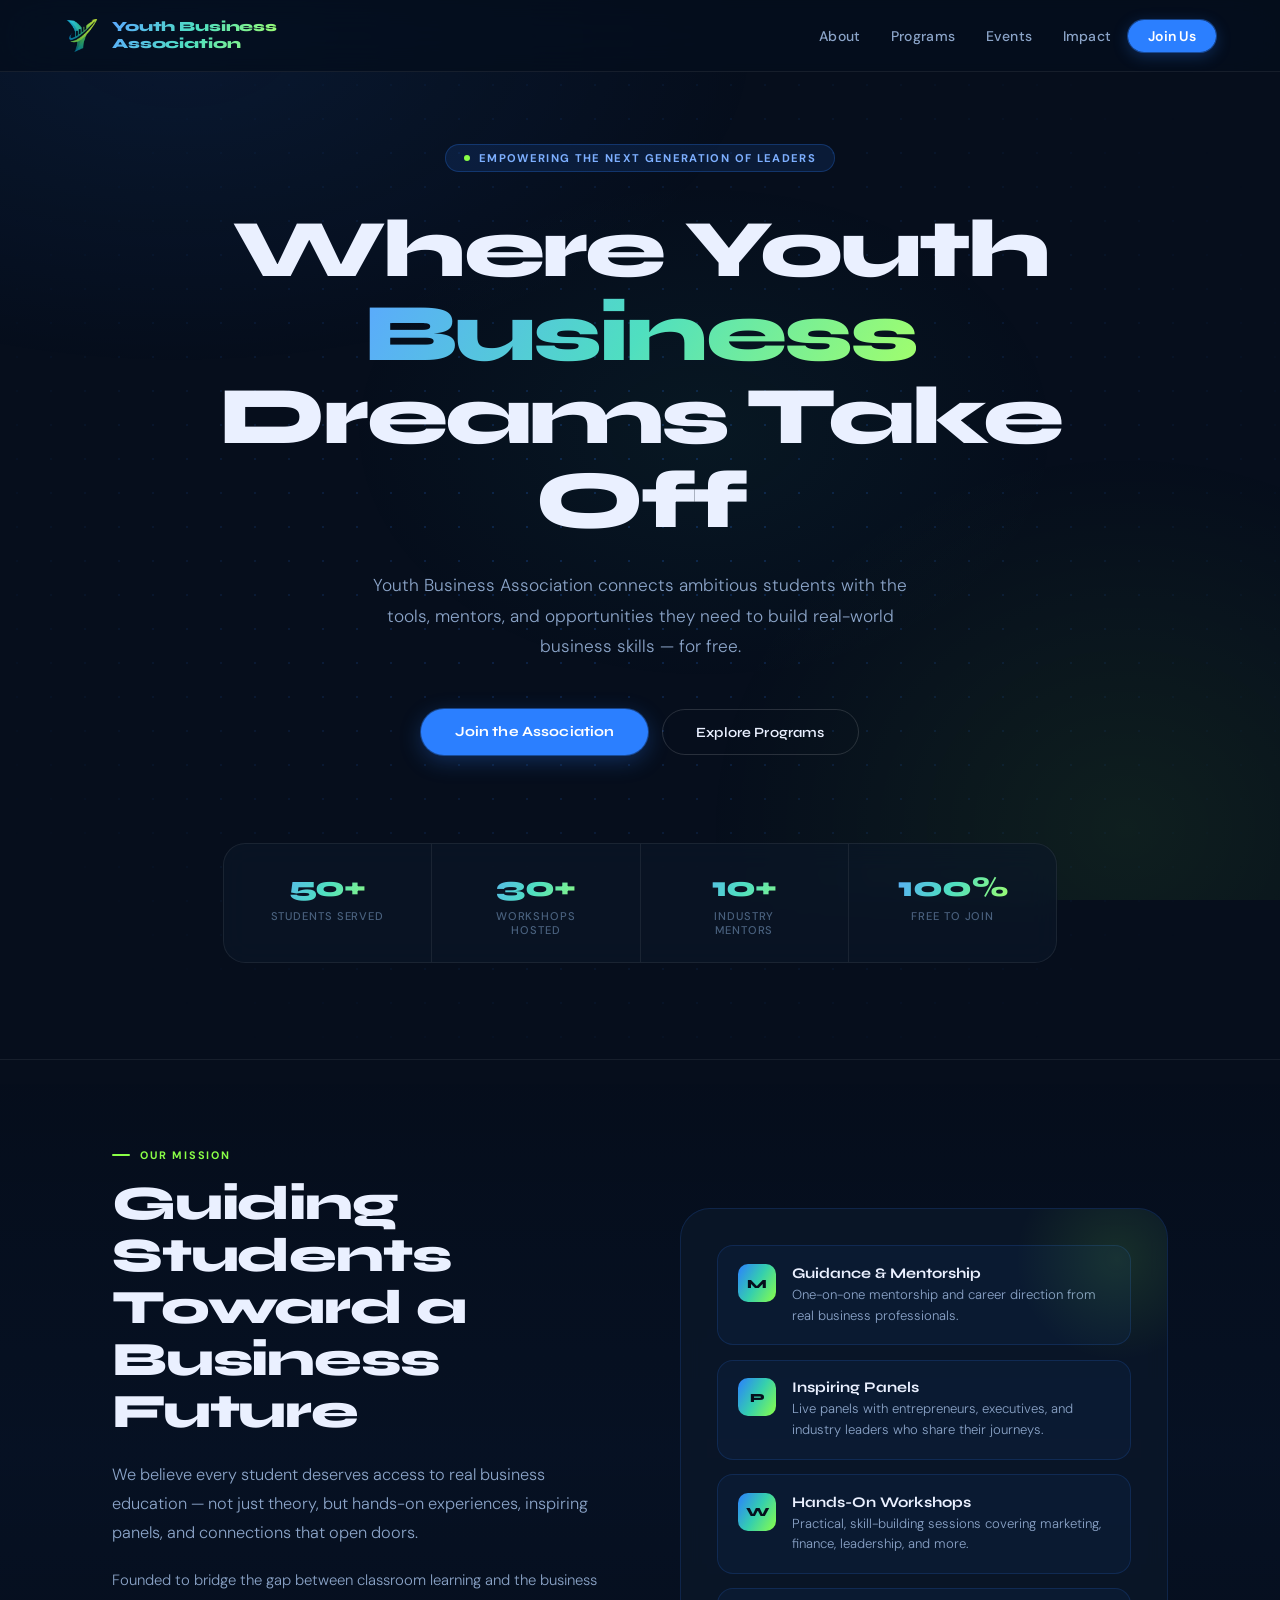
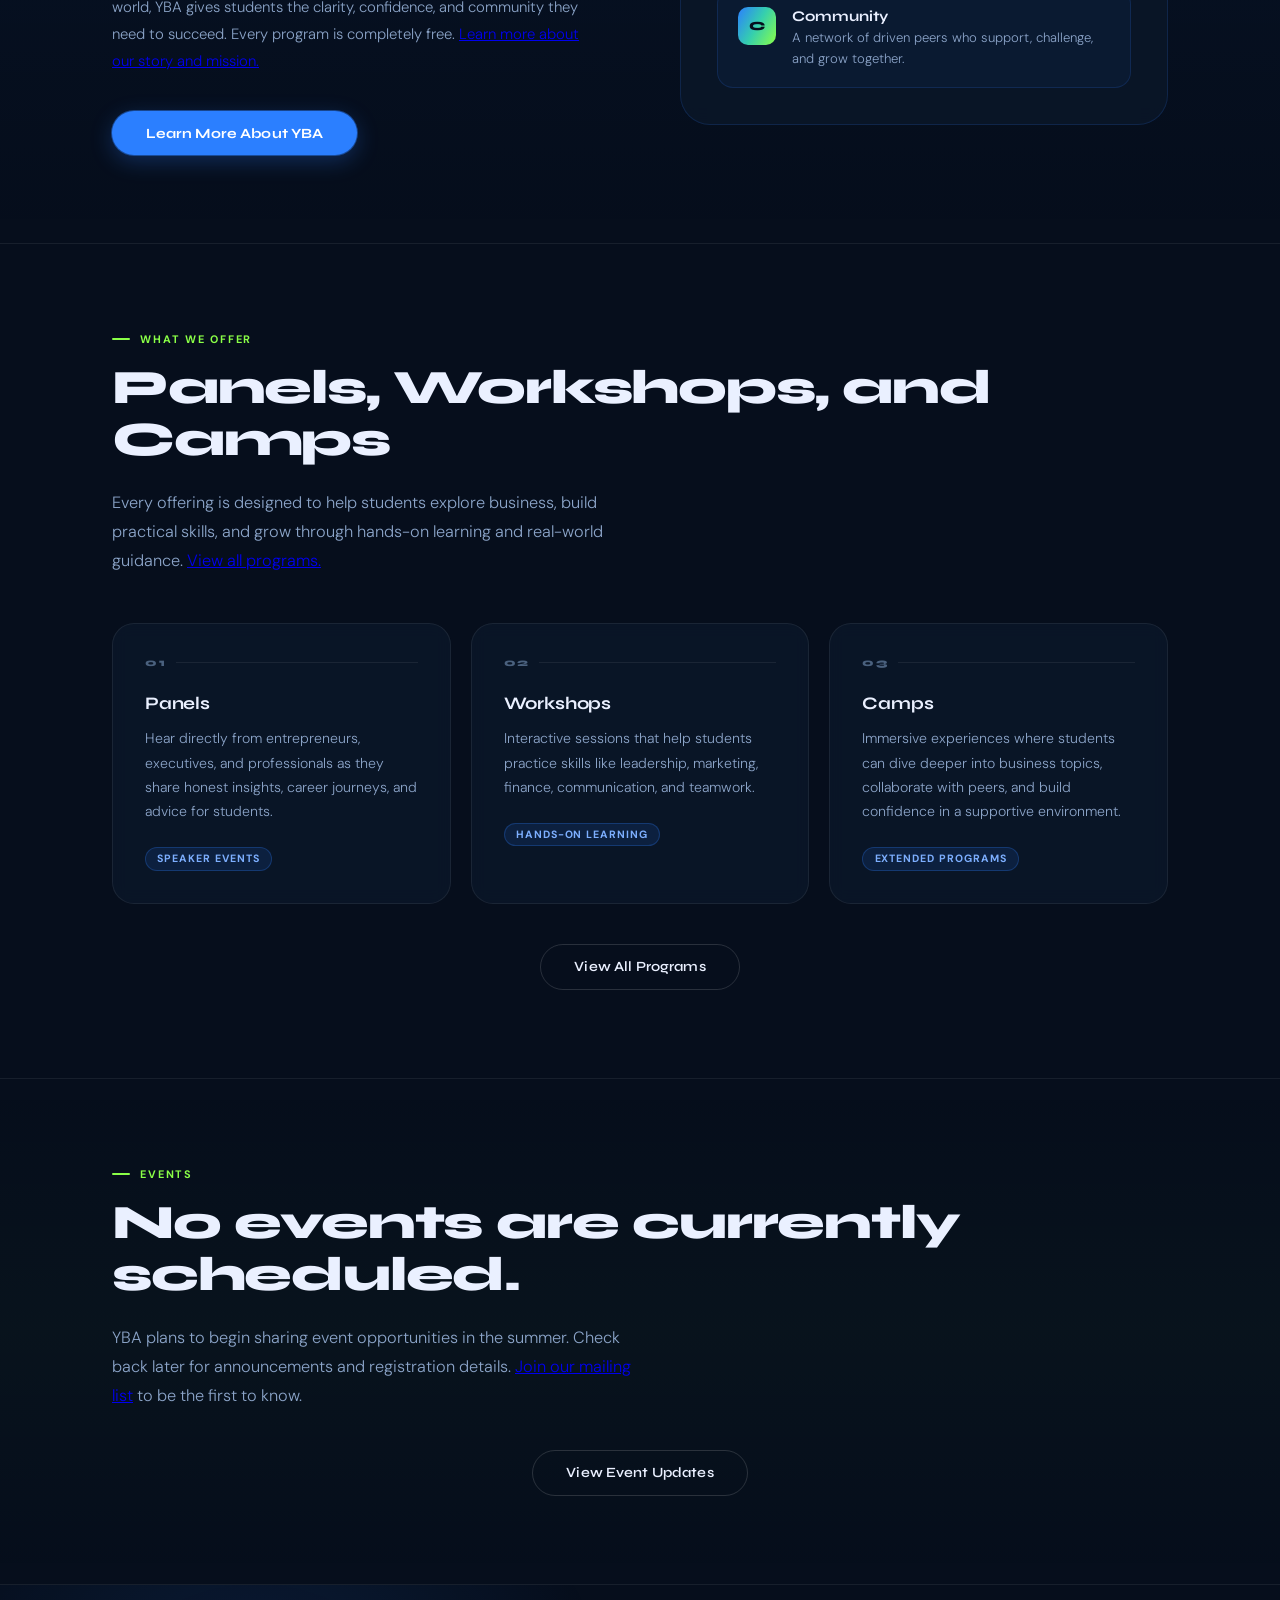
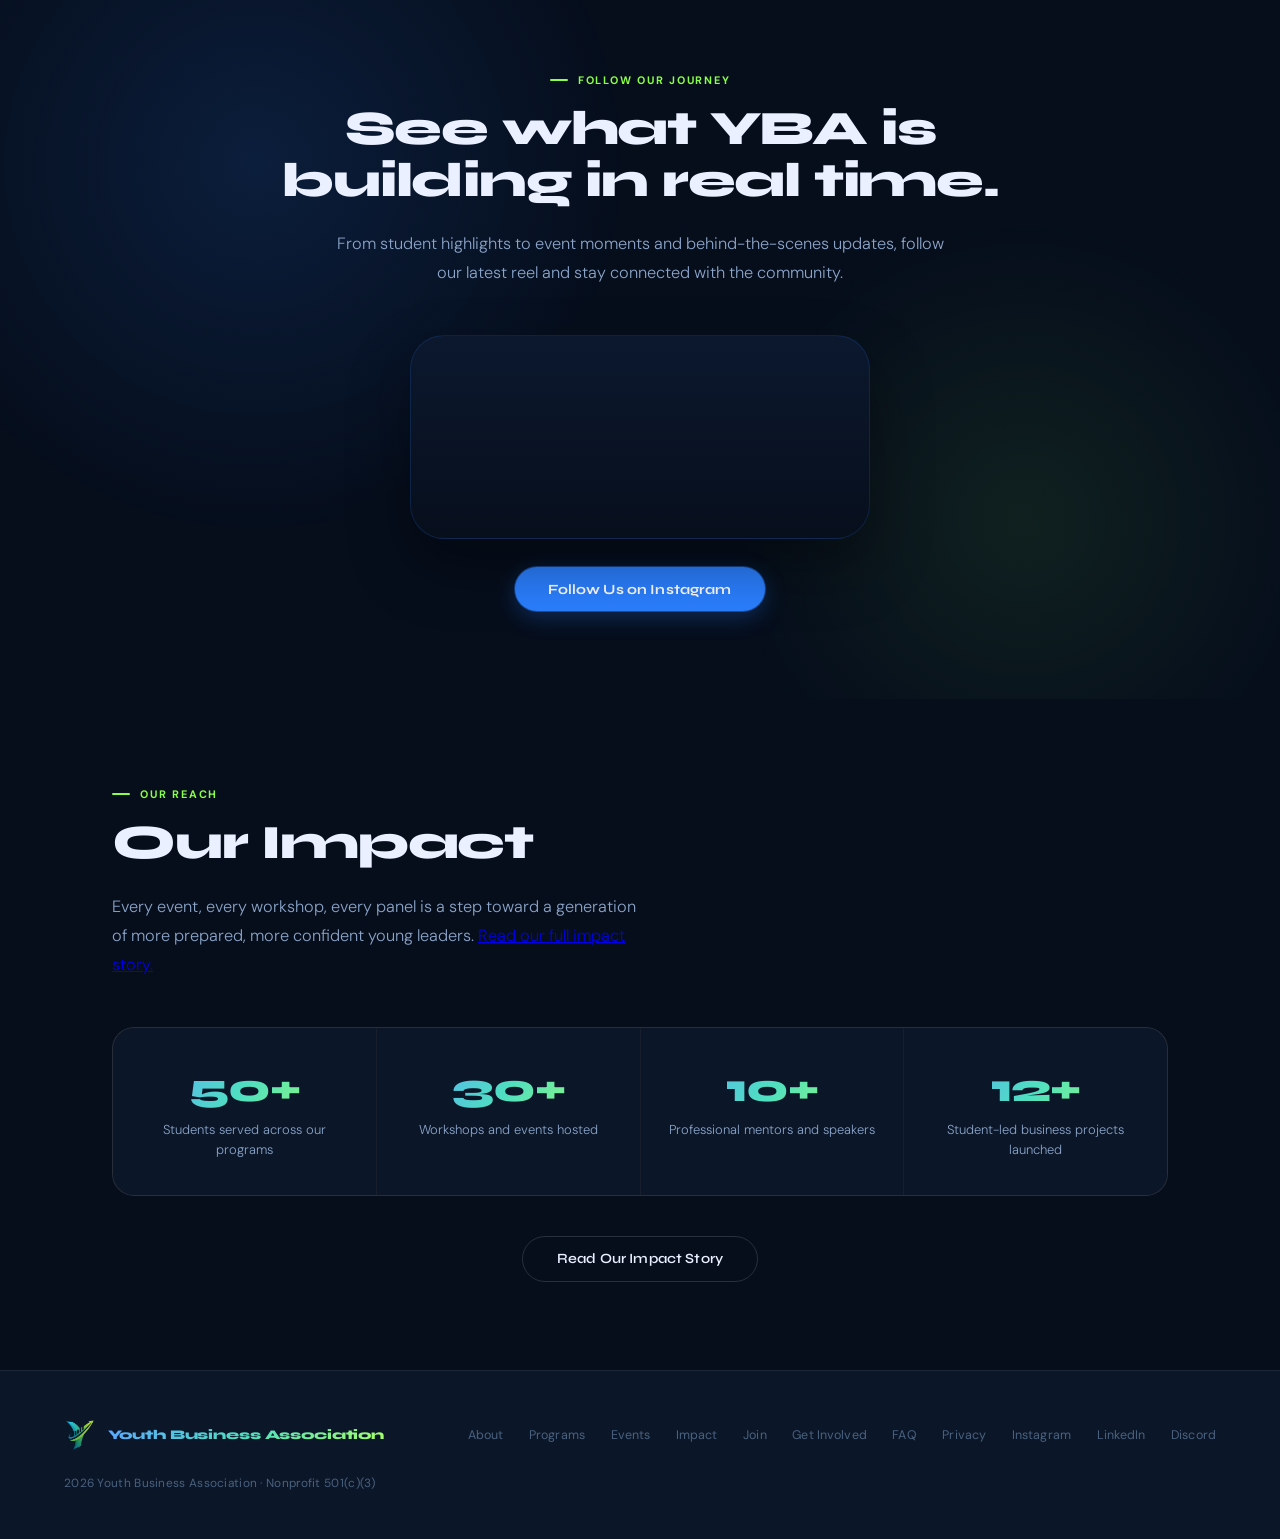
==== index.html @ 031a727a "Update index.html" ====
<!DOCTYPE html>
<html lang="en">
<head>
<meta charset="UTF-8">
<meta name="viewport" content="width=device-width, initial-scale=1.0">
<meta name="description" content="Youth Business Association is a free nonprofit helping students build real-world business skills through mentorship, workshops, speaker panels, and community.">
<meta name="author" content="Youth Business Association">
<meta name="robots" content="index,follow,max-image-preview:large">
<meta name="theme-color" content="#0a1628">
<link rel="canonical" href="https://youthbizassociation.github.io/yba/">
<meta property="og:title" content="Youth Business Association | Free Business Education for Students">
<meta property="og:description" content="Youth Business Association helps students build real-world business skills through free mentorship, workshops, events, and community. 100% free to join.">
<meta property="og:type" content="website">
<meta property="og:url" content="https://youthbizassociation.github.io/yba/">
<meta property="og:image" content="https://youthbizassociation.github.io/yba/images/logo-cropped.png">
<meta property="og:image:alt" content="Youth Business Association logo">
<meta property="og:image:width" content="512">
<meta property="og:image:height" content="512">
<meta property="og:site_name" content="Youth Business Association">
<meta name="twitter:card" content="summary_large_image">
<meta name="twitter:title" content="Youth Business Association | Free Business Education for Students">
<meta name="twitter:description" content="Youth Business Association helps students build real-world business skills through free mentorship, workshops, events, and community.">
<meta name="twitter:image" content="https://youthbizassociation.github.io/yba/images/logo-cropped.png">
<title>Youth Business Association | Free Business Education for Students</title>
<link rel="icon" type="image/png" href="images/logo-cropped.png">
<link rel="apple-touch-icon" href="images/logo-cropped.png">
<link rel="manifest" href="site.webmanifest">
<link rel="preconnect" href="https://fonts.googleapis.com">
<link rel="preconnect" href="https://fonts.gstatic.com" crossorigin>
<link href="https://fonts.googleapis.com/css2?family=Syne:wght@400;600;700;800&family=DM+Sans:ital,wght@0,300;0,400;0,500;1,300&display=swap" rel="stylesheet">
<link rel="preload" as="image" href="images/logo-cropped.png">
<link rel="stylesheet" href="styles.css">
<script type="application/ld+json">
{
  "@context": "https://schema.org",
  "@graph": [
    {
      "@type": "Organization",
      "name": "Youth Business Association",
      "url": "https://youthbizassociation.github.io/yba/",
      "logo": "https://youthbizassociation.github.io/yba/images/logo-cropped.png",
      "email": "youthbusinessassociation@outlook.com",
      "description": "A nonprofit helping students build real-world business skills through free mentorship, workshops, speaker panels, and community.",
      "foundingDate": "2025",
      "nonprofitStatus": "Nonprofit501c3",
      "sameAs": [
        "https://www.instagram.com/youth_business.a",
        "https://www.linkedin.com/company/youth-biz-association/",
        "https://discord.gg/QXCjg9n4sF"
      ]
    },
    {
      "@type": "WebSite",
      "name": "Youth Business Association",
      "url": "https://youthbizassociation.github.io/yba/"
    },
    {
      "@type": "ItemList",
      "name": "YBA Programs",
      "description": "Programs offered by Youth Business Association to help students build business skills.",
      "itemListElement": [
        {
          "@type": "ListItem",
          "position": 1,
          "name": "Panels",
          "description": "Hear directly from entrepreneurs, executives, and professionals as they share honest insights, career journeys, and advice for students.",
          "url": "https://youthbizassociation.github.io/yba/programs.html"
        },
        {
          "@type": "ListItem",
          "position": 2,
          "name": "Workshops",
          "description": "Interactive sessions that help students practice skills like leadership, marketing, finance, communication, and teamwork.",
          "url": "https://youthbizassociation.github.io/yba/programs.html"
        },
        {
          "@type": "ListItem",
          "position": 3,
          "name": "Camps",
          "description": "Immersive experiences where students dive deeper into business topics, collaborate with peers, and build confidence.",
          "url": "https://youthbizassociation.github.io/yba/programs.html"
        }
      ]
    }
  ]
}
</script>
</head>
<body data-page="home">
<nav aria-label="Primary">
  <a href="index.html" class="nav-logo" aria-label="Youth Business Association home">
    <img class="brand-mark" src="images/logo-cropped.png" alt="Youth Business Association logo" width="46" height="46" decoding="async">
    <div class="nav-brand">Youth Business<br>Association</div>
  </a>
  <div class="nav-actions">
    <button class="nav-toggle" type="button" aria-expanded="false" aria-controls="primary-nav">Menu</button>
    <ul class="nav-links" id="primary-nav">
      <li><a href="about.html">About</a></li>
      <li><a href="programs.html">Programs</a></li>
      <li><a href="events.html">Events</a></li>
      <li><a href="impact.html">Impact</a></li>
      <li><a href="join.html" class="nav-cta">Join Us</a></li>
    </ul>
  </div>
</nav>

<main id="main-content">
  <section class="hero" id="top">
    <div class="hero-grid" aria-hidden="true"></div>
    <div class="hero-badge"><span aria-hidden="true"></span> Empowering the Next Generation of Leaders</div>
    <h1>Where Youth <span class="grad">Business</span><br>Dreams Take Off</h1>
    <p>Youth Business Association connects ambitious students with the tools, mentors, and opportunities they need to build real-world business skills &mdash; for free.</p>
    <div class="hero-ctas">
      <a href="join.html" class="btn-primary">Join the Association</a>
      <a href="programs.html" class="btn-outline">Explore Programs</a>
    </div>
    <div class="hero-stats" aria-label="Program highlights">
      <div class="stat"><div class="stat-num">50+</div><div class="stat-label">Students Served</div></div>
      <div class="stat"><div class="stat-num">30+</div><div class="stat-label">Workshops Hosted</div></div>
      <div class="stat"><div class="stat-num">10+</div><div class="stat-label">Industry Mentors</div></div>
      <div class="stat"><div class="stat-num">100%</div><div class="stat-label">Free to Join</div></div>
    </div>
  </section>

  <section class="mission">
    <div class="section-inner">
      <div class="section-label">Our Mission</div>
      <div class="mission-grid">
        <div>
          <h2 class="section-title">Guiding Students Toward a Business Future</h2>
          <p class="section-sub">We believe every student deserves access to real business education &mdash; not just theory, but hands-on experiences, inspiring panels, and connections that open doors.</p>
          <p class="mission-copy">Founded to bridge the gap between classroom learning and the business world, YBA gives students the clarity, confidence, and community they need to succeed. Every program is completely free. <a href="about.html">Learn more about our story and mission.</a></p>
          <a href="about.html" class="btn-primary mission-cta">Learn More About YBA</a>
        </div>
        <div class="mission-visual reveal">
          <div class="pillars">
            <div class="pillar">
              <div class="pillar-icon" aria-hidden="true">M</div>
              <div>
                <div class="pillar-title">Guidance &amp; Mentorship</div>
                <div class="pillar-desc">One-on-one mentorship and career direction from real business professionals.</div>
              </div>
            </div>
            <div class="pillar">
              <div class="pillar-icon" aria-hidden="true">P</div>
              <div>
                <div class="pillar-title">Inspiring Panels</div>
                <div class="pillar-desc">Live panels with entrepreneurs, executives, and industry leaders who share their journeys.</div>
              </div>
            </div>
            <div class="pillar">
              <div class="pillar-icon" aria-hidden="true">W</div>
              <div>
                <div class="pillar-title">Hands-On Workshops</div>
                <div class="pillar-desc">Practical, skill-building sessions covering marketing, finance, leadership, and more.</div>
              </div>
            </div>
            <div class="pillar">
              <div class="pillar-icon" aria-hidden="true">C</div>
              <div>
                <div class="pillar-title">Community</div>
                <div class="pillar-desc">A network of driven peers who support, challenge, and grow together.</div>
              </div>
            </div>
          </div>
        </div>
      </div>
    </div>
  </section>

  <section>
    <div class="section-inner">
      <div class="section-label">What We Offer</div>
      <h2 class="section-title">Panels, Workshops, and Camps</h2>
      <p class="section-sub">Every offering is designed to help students explore business, build practical skills, and grow through hands-on learning and real-world guidance. <a href="programs.html">View all programs.</a></p>
      <div class="programs-grid">
        <div class="program-card reveal">
          <span class="program-emoji" aria-hidden="true">01</span>
          <div class="program-title">Panels</div>
          <div class="program-desc">Hear directly from entrepreneurs, executives, and professionals as they share honest insights, career journeys, and advice for students.</div>
          <span class="program-tag">Speaker Events</span>
        </div>
        <div class="program-card reveal">
          <span class="program-emoji" aria-hidden="true">02</span>
          <div class="program-title">Workshops</div>
          <div class="program-desc">Interactive sessions that help students practice skills like leadership, marketing, finance, communication, and teamwork.</div>
          <span class="program-tag">Hands-On Learning</span>
        </div>
        <div class="program-card reveal">
          <span class="program-emoji" aria-hidden="true">03</span>
          <div class="program-title">Camps</div>
          <div class="program-desc">Immersive experiences where students can dive deeper into business topics, collaborate with peers, and build confidence in a supportive environment.</div>
          <span class="program-tag">Extended Programs</span>
        </div>
      </div>
      <div class="section-actions">
        <a href="programs.html" class="btn-outline">View All Programs</a>
      </div>
    </div>
  </section>

  <section class="events">
    <div class="section-inner">
      <div class="section-label">Events</div>
      <h2 class="section-title">No events are currently scheduled.</h2>
      <p class="section-sub">YBA plans to begin sharing event opportunities in the summer. Check back later for announcements and registration details. <a href="join.html">Join our mailing list</a> to be the first to know.</p>
      <div class="section-actions">
        <a href="events.html" class="btn-outline">View Event Updates</a>
      </div>
    </div>
  </section>

  <section class="social-spotlight">
    <div class="section-inner">
      <div class="social-spotlight-copy">
        <div class="section-label">Follow Our Journey</div>
        <h2 class="section-title">See what YBA is building in real time.</h2>
        <p class="section-sub">From student highlights to event moments and behind-the-scenes updates, follow our latest reel and stay connected with the community.</p>
      </div>
      <div class="social-embed-card reveal">
        <div class="iframely-embed"><div class="iframely-responsive" style="height: 170px; padding-bottom: 0;"><a href="https://www.instagram.com/reel/DX-pnmdKwNx/" data-iframely-url="https://iframely.net/NLGNpLcT?theme=dark"></a></div></div><script async src="https://iframely.net/embed.js"></script>
      </div>
      <div class="section-actions social-actions">
        <a href="https://www.instagram.com/youth_business.a" class="btn-primary" target="_blank" rel="noopener noreferrer">Follow Us on Instagram</a>
      </div>
    </div>
  </section>

  <section>
    <div class="section-inner">
      <div class="section-label">Our Reach</div>
      <h2 class="section-title">Our Impact</h2>
      <p class="section-sub">Every event, every workshop, every panel is a step toward a generation of more prepared, more confident young leaders. <a href="impact.html">Read our full impact story.</a></p>
      <div class="impact-cards">
        <div class="impact-card reveal">
          <div class="impact-num">50+</div>
          <div class="impact-label">Students served across our programs</div>
        </div>
        <div class="impact-card reveal">
          <div class="impact-num">30+</div>
          <div class="impact-label">Workshops and events hosted</div>
        </div>
        <div class="impact-card reveal">
          <div class="impact-num">10+</div>
          <div class="impact-label">Professional mentors and speakers</div>
        </div>
        <div class="impact-card reveal">
          <div class="impact-num">12+</div>
          <div class="impact-label">Student-led business projects launched</div>
        </div>
      </div>
      <div class="section-actions">
        <a href="impact.html" class="btn-outline">Read Our Impact Story</a>
      </div>
    </div>
  </section>
</main>

<footer>
  <div class="footer-logo">
    <img src="images/logo-cropped.png" alt="Youth Business Association logo" width="36" height="36" decoding="async">
    <div class="footer-brand">Youth Business Association</div>
  </div>
  <div class="footer-links">
    <a href="about.html">About</a>
    <a href="programs.html">Programs</a>
    <a href="events.html">Events</a>
    <a href="impact.html">Impact</a>
    <a href="join.html">Join</a>
    <a href="get-involved.html">Get Involved</a>
    <a href="faq.html">FAQ</a>
    <a href="privacy.html">Privacy</a>
    <a href="https://www.instagram.com/youth_business.a" target="_blank" rel="noopener noreferrer">Instagram</a>
    <a href="https://www.linkedin.com/company/youth-biz-association/" target="_blank" rel="noopener noreferrer">LinkedIn</a>
    <a href="https://discord.gg/QXCjg9n4sF" target="_blank" rel="noopener noreferrer">Discord</a>
  </div>
  <div class="footer-copy"><span id="copyright-year">2026</span> Youth Business Association &middot; Nonprofit 501(c)(3)</div>
</footer>

<script src="scripts/main.js" defer></script>

<!-- Floating Discord Button (homepage only) -->
<div class="discord-float" id="discordFloat" aria-label="Join our Discord server" role="complementary">
  <a href="https://discord.gg/QXCjg9n4sF" target="_blank" rel="noopener noreferrer" class="discord-float__link" aria-label="Join YBA on Discord">
    <div class="discord-float__light-holder" aria-hidden="true">
      <div class="discord-float__dot"></div>
      <div class="discord-float__light"></div>
    </div>
    <div class="discord-float__button-holder">
      <svg xmlns="http://www.w3.org/2000/svg" viewBox="0 0 24 24" role="img" aria-hidden="true" focusable="false">
        <path d="M20.317 4.3698a19.7913 19.7913 0 00-4.8851-1.5152.0741.0741 0 00-.0785.0371c-.211.3753-.4447.8648-.6083 1.2495-1.8447-.2762-3.68-.2762-5.4868 0-.1636-.3933-.4058-.8742-.6177-1.2495a.077.077 0 00-.0785-.037 19.7363 19.7363 0 00-4.8852 1.515.0699.0699 0 00-.0321.0277C.5334 9.0458-.319 13.5799.0992 18.0578a.0824.0824 0 00.0312.0561c2.0528 1.5076 4.0413 2.4228 5.9929 3.0294a.0777.0777 0 00.0842-.0276c.4616-.6304.8731-1.2952 1.226-1.9942a.076.076 0 00-.0416-.1057c-.6528-.2476-1.2743-.5495-1.8722-.8923a.077.077 0 01-.0076-.1277c.1258-.0943.2517-.1923.3718-.2914a.0743.0743 0 01.0776-.0105c3.9278 1.7933 8.18 1.7933 12.0614 0a.0739.0739 0 01.0785.0095c.1202.099.246.1981.3728.2924a.077.077 0 01-.0066.1276 12.2986 12.2986 0 01-1.873.8914.0766.0766 0 00-.0407.1067c.3604.698.7719 1.3628 1.225 1.9932a.076.076 0 00.0842.0286c1.961-.6067 3.9495-1.5219 6.0023-3.0294a.077.077 0 00.0313-.0552c.5004-5.177-.8382-9.6739-3.5485-13.6604a.061.061 0 00-.0312-.0286zM8.02 15.3312c-1.1825 0-2.1569-1.0857-2.1569-2.419 0-1.3332.9555-2.4189 2.157-2.4189 1.2108 0 2.1757 1.0952 2.1568 2.419 0 1.3332-.9555 2.4189-2.1569 2.4189zm7.9748 0c-1.1825 0-2.1569-1.0857-2.1569-2.419 0-1.3332.9554-2.4189 2.1569-2.4189 1.2108 0 2.1757 1.0952 2.1568 2.419 0 1.3332-.946 2.4189-2.1568 2.4189Z"/>
      </svg>
      <p>Discord</p>
    </div>
  </a>
</div>

<style>
/* ── Floating Discord Button (index.html only) ── */
.discord-float {
  position: fixed;
  bottom: 2.25rem;
  right: 2.25rem;
  z-index: 200;
  opacity: 0;
  transform: translateY(18px);
  transition: opacity 0.4s ease, transform 0.4s ease;
  pointer-events: none;
}

.discord-float.is-visible {
  opacity: 1;
  transform: translateY(0);
  pointer-events: auto;
}

.discord-float__link {
  position: relative;
  display: flex;
  align-items: flex-end;
  text-decoration: none;
  height: 160px;
}

/* Light beam above the button */
.discord-float__light-holder {
  position: absolute;
  height: 160px;
  width: 84px;
  display: flex;
  flex-direction: column;
  align-items: center;
  top: 0;
  left: 50%;
  transform: translateX(-50%);
  pointer-events: none;
}

.discord-float__dot {
  position: absolute;
  top: 0;
  width: 8px;
  height: 8px;
  background: #2B7FFF;
  border-radius: 50%;
  z-index: 2;
  box-shadow: 0 0 8px rgba(43, 127, 255, 0.8);
}

.discord-float__light {
  position: absolute;
  top: 0;
  width: 160px;
  height: 160px;
  clip-path: polygon(50% 0%, 20% 100%, 80% 100%);
  background: transparent;
  transition: background 0.35s ease;
}

/* The button face */
.discord-float__button-holder {
  display: flex;
  flex-direction: column;
  align-items: center;
  justify-content: center;
  height: 84px;
  width: 84px;
  background: var(--navy-card-solid);
  border-radius: var(--r-md);
  border: 1px solid var(--accent-border);
  color: var(--text-2);
  font-family: var(--ff-head);
  font-weight: 700;
  font-size: 0.72rem;
  letter-spacing: 0.04em;
  text-transform: uppercase;
  transition: border-color 0.3s, color 0.3s, box-shadow 0.3s, background 0.3s;
  box-shadow: 0 4px 24px rgba(0,0,0,0.4), 0 0 0 1px rgba(43,127,255,0.14);
  gap: 0.45rem;
  position: relative;
}

.discord-float__button-holder svg {
  height: 28px;
  width: 28px;
  fill: var(--text-2);
  transition: fill 0.3s;
}

/* Hover states */
.discord-float__link:hover .discord-float__button-holder {
  border-color: rgba(88, 101, 242, 0.75);
  color: #8A9FFF;
  background: rgba(88, 101, 242, 0.1);
  box-shadow:
    0 6px 32px rgba(88, 101, 242, 0.25),
    0 0 0 1px rgba(88, 101, 242, 0.35);
}

.discord-float__link:hover .discord-float__button-holder svg {
  fill: #8A9FFF;
}

.discord-float__link:hover .discord-float__dot {
  background: #8A9FFF;
  box-shadow: 0 0 10px rgba(88, 101, 242, 0.9);
}

.discord-float__link:hover .discord-float__light {
  background: linear-gradient(
    180deg,
    rgba(88, 101, 242, 0.65) 0%,
    rgba(43, 127, 255, 0.15) 55%,
    transparent 100%
  );
}

/* Pulse ring on the dot */
.discord-float__dot::after {
  content: "";
  position: absolute;
  inset: -3px;
  border-radius: 50%;
  border: 1px solid rgba(43, 127, 255, 0.5);
  animation: discordPulse 2.4s ease infinite;
}

@keyframes discordPulse {
  0%, 100% { opacity: 1; transform: scale(1); }
  50%       { opacity: 0; transform: scale(2.2); }
}

@media (max-width: 600px) {
  .discord-float {
    bottom: 1.25rem;
    right: 1.25rem;
  }
  .discord-float__link { height: 130px; }
  .discord-float__light-holder { height: 130px; width: 70px; }
  .discord-float__light { width: 130px; height: 130px; }
  .discord-float__button-holder { height: 70px; width: 70px; font-size: 0.65rem; }
  .discord-float__button-holder svg { height: 22px; width: 22px; }
}

@media (prefers-reduced-motion: reduce) {
  .discord-float__dot::after { animation: none; }
  .discord-float { transition: none; }
}
</style>

<script>
(function () {
  // Only runs on the homepage
  if (!document.body.dataset.page || document.body.dataset.page !== 'home') return;

  var floatEl = document.getElementById('discordFloat');
  if (!floatEl) return;

  var THRESHOLD = 300; // px scrolled before it appears
  var ticking = false;

  function onScroll() {
    if (!ticking) {
      requestAnimationFrame(function () {
        if (window.scrollY > THRESHOLD) {
          floatEl.classList.add('is-visible');
        } else {
          floatEl.classList.remove('is-visible');
        }
        ticking = false;
      });
      ticking = true;
    }
  }

  window.addEventListener('scroll', onScroll, { passive: true });
})();
</script>
</body>
</html>
---- styles.css ----
/* ============================================================
   Youth Business Association â€” Redesigned Stylesheet
   Design direction: editorial dark, premium nonprofit
   Fonts: Syne (headings) + DM Sans (body)
   ============================================================ */

/* â”€â”€ Variables â”€â”€ */
:root {
  --navy:            #060E1C;
  --navy-2:          #0B1729;
  --navy-3:          #0F2040;
  --navy-card:       rgba(11, 23, 41, 0.85);
  --navy-card-solid: #0B1729;

  --accent:        #2B7FFF;
  --accent-2:      #1A6EF0;
  --accent-dim:    rgba(43, 127, 255, 0.12);
  --accent-border: rgba(43, 127, 255, 0.26);

  --spark:        #8AFF47;
  --spark-dim:    rgba(138, 255, 71, 0.10);
  --spark-border: rgba(138, 255, 71, 0.26);

  --grad:      linear-gradient(120deg, #2B7FFF 0%, #35CFAE 50%, #8AFF47 100%);
  --grad-text: linear-gradient(120deg, #5BA8FF 0%, #4FDFC0 50%, #A3FF6A 100%);

  --text:   #EAF0FF;
  --text-2: #8BA4C8;
  --text-3: #4A617E;

  --border:       rgba(43, 127, 255, 0.16);
  --border-2:     rgba(255, 255, 255, 0.07);
  --border-hover: rgba(43, 127, 255, 0.42);

  --ff-head: "Syne", sans-serif;
  --ff-body: "DM Sans", sans-serif;

  --r-sm:   10px;
  --r-md:   16px;
  --r-lg:   22px;
  --r-xl:   30px;
  --r-pill: 100px;
}

/* â”€â”€ Reset â”€â”€ */
*, *::before, *::after { box-sizing: border-box; margin: 0; padding: 0; }
html { scroll-behavior: smooth; }

body {
  font-family: var(--ff-body);
  background: var(--navy);
  color: var(--text);
  overflow-x: hidden;
  -webkit-font-smoothing: antialiased;
}

body::before {
  content: "";
  position: fixed;
  inset: 0;
  background:
    radial-gradient(ellipse 70% 55% at 14% 5%,  rgba(43,127,255,0.09) 0%, transparent 65%),
    radial-gradient(ellipse 55% 70% at 88% 92%, rgba(138,255,71,0.07) 0%, transparent 60%),
    radial-gradient(ellipse 40% 40% at 55% 48%, rgba(53,207,174,0.05) 0%, transparent 70%);
  pointer-events: none;
  z-index: 0;
}

iframe, video, embed, object { display: block; max-width: 100%; }
img { display: block; max-width: 100%; }

a:focus-visible, button:focus-visible, input:focus-visible, select:focus-visible {
  outline: 2px solid var(--spark);
  outline-offset: 3px;
}

.sr-only {
  position: absolute; width: 1px; height: 1px; padding: 0;
  margin: -1px; overflow: hidden; clip: rect(0,0,0,0);
  white-space: nowrap; border: 0;
}

/* â”€â”€ Navigation â”€â”€ */
nav {
  position: fixed;
  top: 0; left: 0; right: 0;
  z-index: 100;
  display: flex;
  align-items: center;
  justify-content: space-between;
  padding: 0 4rem;
  height: 72px;
  backdrop-filter: blur(24px) saturate(160%);
  -webkit-backdrop-filter: blur(24px) saturate(160%);
  background: rgba(6, 14, 28, 0.82);
  border-bottom: 1px solid var(--border-2);
}

.nav-logo {
  display: flex;
  align-items: center;
  gap: 0.75rem;
  text-decoration: none;
  flex-shrink: 0;
}

.brand-mark {
  width: 36px;
  height: 36px;
  object-fit: cover;
  border-radius: 7px;
}

.nav-brand {
  font-family: var(--ff-head);
  font-weight: 800;
  font-size: 0.88rem;
  line-height: 1.15;
  letter-spacing: -0.01em;
  background: var(--grad-text);
  -webkit-background-clip: text;
  -webkit-text-fill-color: transparent;
  background-clip: text;
}

.nav-actions {
  display: flex;
  align-items: center;
  gap: 0.5rem;
}

.nav-links {
  display: flex;
  gap: 0.2rem;
  list-style: none;
  align-items: center;
}

.nav-links a {
  font-size: 0.875rem;
  font-weight: 500;
  letter-spacing: 0.02em;
  color: var(--text-2);
  text-decoration: none;
  padding: 0.45rem 0.85rem;
  border-radius: var(--r-sm);
  transition: color 0.18s, background 0.18s;
}

.nav-links a:hover,
.nav-links a.is-active {
  color: var(--text);
  background: rgba(255,255,255,0.05);
}

.nav-cta {
  background: var(--accent) !important;
  color: #fff !important;
  font-weight: 600 !important;
  padding: 0.45rem 1.25rem !important;
  border-radius: var(--r-pill) !important;
  box-shadow: 0 0 0 1px rgba(43,127,255,0.45), 0 4px 16px rgba(43,127,255,0.28) !important;
  transition: opacity 0.2s, transform 0.2s !important;
}

.nav-cta:hover {
  opacity: 0.88 !important;
  transform: translateY(-1px) !important;
  background: var(--accent) !important;
}

.nav-toggle {
  display: none;
  background: rgba(255,255,255,0.04);
  border: 1px solid var(--border-2);
  color: var(--text);
  padding: 0.55rem 0.8rem;
  border-radius: var(--r-sm);
  cursor: pointer;
  font: inherit;
  font-size: 0.85rem;
  transition: background 0.2s;
}

.nav-toggle:hover { background: rgba(255,255,255,0.08); }

/* â”€â”€ Hero â”€â”€ */
.hero {
  position: relative;
  z-index: 1;
  min-height: 100vh;
  display: flex;
  flex-direction: column;
  align-items: center;
  justify-content: center;
  text-align: center;
  padding: 9rem 2rem 6rem;
  overflow: hidden;
}

/* Dot grid */
.hero-grid {
  position: absolute;
  inset: 0;
  background-image: radial-gradient(rgba(43,127,255,0.20) 1px, transparent 1px);
  background-size: 34px 34px;
  mask-image: radial-gradient(ellipse 80% 80% at center, black 10%, transparent 72%);
  animation: gridDrift 26s linear infinite;
}

@keyframes gridDrift {
  from { background-position: 0 0; }
  to   { background-position: 34px 34px; }
}

.page-main { padding-top: 72px; }

.page-hero {
  position: relative;
  z-index: 1;
  overflow: hidden;
  min-height: 45vh;
  display: flex;
  align-items: center;
  border-bottom: 1px solid var(--border-2);
}

.page-hero-inner {
  position: relative;
  text-align: center;
  padding-top: 3.5rem;
  padding-bottom: 3.5rem;
}

.page-hero h1 {
  font-family: var(--ff-head);
  font-size: clamp(2.5rem, 5.5vw, 4.2rem);
  font-weight: 800;
  line-height: 1.07;
  letter-spacing: -0.03em;
  max-width: 860px;
  margin: 0 auto;
}

body[data-page="impact"] .page-hero h1 {
  font-size: clamp(2.1rem, 4.6vw, 3.4rem);
}

.page-hero p {
  margin: 1.4rem auto 0;
  max-width: 660px;
  color: var(--text-2);
  line-height: 1.75;
  font-size: 1.05rem;
  font-weight: 300;
}

body[data-page="impact"] .page-hero p {
  font-size: 0.98rem;
  max-width: 600px;
}

/* â”€â”€ Hero Badge â”€â”€ */
.hero-badge {
  display: inline-flex;
  align-items: center;
  gap: 0.55rem;
  background: var(--accent-dim);
  border: 1px solid var(--accent-border);
  padding: 0.38rem 1.1rem;
  border-radius: var(--r-pill);
  font-size: 0.7rem;
  font-weight: 700;
  letter-spacing: 0.12em;
  text-transform: uppercase;
  color: #7DAFFF;
  margin-bottom: 2.25rem;
  animation: fadeUp 0.7s ease both;
}

.hero-badge span {
  width: 6px;
  height: 6px;
  border-radius: 50%;
  background: var(--spark);
  animation: pulse 2.2s ease infinite;
  flex-shrink: 0;
}

@keyframes pulse {
  0%, 100% { opacity: 1; transform: scale(1); }
  50%       { opacity: 0.4; transform: scale(1.55); }
}

/* â”€â”€ Hero Heading â”€â”€ */
.hero h1 {
  font-family: var(--ff-head);
  font-size: clamp(3.2rem, 7.5vw, 6.5rem);
  font-weight: 800;
  line-height: 1.02;
  letter-spacing: -0.035em;
  max-width: 940px;
  animation: fadeUp 0.8s 0.08s ease both;
}

.hero h1 .grad {
  background: var(--grad-text);
  -webkit-background-clip: text;
  -webkit-text-fill-color: transparent;
  background-clip: text;
}

.hero > p {
  margin-top: 1.75rem;
  font-size: clamp(1rem, 2vw, 1.2rem);
  font-weight: 300;
  color: var(--text-2);
  max-width: 580px;
  line-height: 1.75;
  animation: fadeUp 0.9s 0.16s ease both;
}

body[data-page="home"] .hero h1 {
  font-size: clamp(2.8rem, 6.4vw, 5.4rem);
}

body[data-page="home"] .hero > p {
  font-size: clamp(0.96rem, 1.7vw, 1.08rem);
  max-width: 540px;
}

.hero-ctas {
  display: flex;
  gap: 0.85rem;
  margin-top: 3rem;
  flex-wrap: wrap;
  justify-content: center;
  animation: fadeUp 1s 0.24s ease both;
}

/* â”€â”€ Buttons â”€â”€ */
.btn-primary, .btn-outline, .btn-dark { text-decoration: none; display: inline-block; }

.btn-primary {
  background: var(--accent);
  color: #fff;
  font-family: var(--ff-head);
  font-weight: 700;
  font-size: 0.88rem;
  letter-spacing: 0.01em;
  padding: 0.85rem 2.1rem;
  border: none;
  border-radius: var(--r-pill);
  cursor: pointer;
  transition: transform 0.2s, box-shadow 0.2s, background 0.2s;
  box-shadow: 0 0 0 1px rgba(43,127,255,0.45), 0 6px 22px rgba(43,127,255,0.28);
}

.btn-primary:hover {
  transform: translateY(-2px);
  box-shadow: 0 0 0 1px rgba(43,127,255,0.6), 0 10px 32px rgba(43,127,255,0.40);
  background: #3d8fff;
}

.btn-outline {
  background: transparent;
  color: var(--text);
  font-family: var(--ff-head);
  font-weight: 600;
  font-size: 0.88rem;
  letter-spacing: 0.01em;
  padding: 0.85rem 2.1rem;
  border: 1px solid rgba(255,255,255,0.14);
  border-radius: var(--r-pill);
  cursor: pointer;
  transition: border-color 0.2s, background 0.2s, transform 0.2s;
}

.btn-outline:hover {
  border-color: rgba(255,255,255,0.32);
  background: rgba(255,255,255,0.05);
  transform: translateY(-1px);
}

/* â”€â”€ Hero Stats â”€â”€ */
.hero-stats {
  display: flex;
  gap: 0;
  margin-top: 5.5rem;
  flex-wrap: wrap;
  justify-content: center;
  border: 1px solid var(--border-2);
  border-radius: var(--r-lg);
  overflow: hidden;
  animation: fadeUp 1s 0.34s ease both;
  background: rgba(11,23,41,0.65);
  backdrop-filter: blur(14px);
}

.stat {
  text-align: center;
  padding: 1.6rem 2.75rem;
  border-right: 1px solid var(--border-2);
  flex: 1;
  min-width: 130px;
}

.stat:last-child { border-right: none; }

.stat-num {
  font-family: var(--ff-head);
  font-size: 1.75rem;
  font-weight: 800;
  letter-spacing: -0.02em;
  background: var(--grad-text);
  -webkit-background-clip: text;
  -webkit-text-fill-color: transparent;
  background-clip: text;
}

.stat-label {
  font-size: 0.7rem;
  color: var(--text-3);
  letter-spacing: 0.08em;
  text-transform: uppercase;
  margin-top: 0.3rem;
  font-weight: 500;
}

@keyframes fadeUp {
  from { opacity: 0; transform: translateY(26px); }
  to   { opacity: 1; transform: translateY(0); }
}

/* â”€â”€ Sections â”€â”€ */
section { position: relative; z-index: 1; }

.section-inner {
  max-width: 1120px;
  margin: 0 auto;
  padding: 5.5rem 2rem;
}

.section-label {
  font-size: 0.68rem;
  font-weight: 700;
  letter-spacing: 0.16em;
  text-transform: uppercase;
  color: var(--spark);
  margin-bottom: 1rem;
  display: flex;
  align-items: center;
  gap: 0.65rem;
}

.section-label::before {
  content: "";
  display: block;
  width: 18px;
  height: 2px;
  background: var(--spark);
  border-radius: 2px;
  flex-shrink: 0;
}

.section-title {
  font-family: var(--ff-head);
  font-size: clamp(2rem, 3.8vw, 3rem);
  font-weight: 800;
  line-height: 1.08;
  letter-spacing: -0.025em;
  margin-bottom: 1.4rem;
}

.section-sub {
  font-size: 1.02rem;
  color: var(--text-2);
  max-width: 530px;
  line-height: 1.78;
  font-weight: 300;
}

.section-actions {
  display: flex;
  gap: 0.85rem;
  justify-content: center;
  flex-wrap: wrap;
  margin-top: 2.5rem;
}

/* â”€â”€ Mission â”€â”€ */
.mission {
  background: linear-gradient(180deg,
    transparent 0%,
    rgba(43,127,255,0.03) 50%,
    transparent 100%);
  border-top: 1px solid var(--border-2);
  border-bottom: 1px solid var(--border-2);
}

.mission-grid {
  display: grid;
  grid-template-columns: 1fr 1fr;
  gap: 5rem;
  align-items: center;
  margin-top: 0;
}

.mission-copy {
  margin-top: 1.25rem;
  font-size: 0.93rem;
  color: var(--text-2);
  line-height: 1.82;
  font-weight: 300;
}

.mission-cta { display: inline-block; margin-top: 2.25rem; }

.mission-visual {
  position: relative;
  background: var(--navy-card);
  border: 1px solid var(--border);
  border-radius: var(--r-xl);
  padding: 2.25rem;
  overflow: hidden;
  backdrop-filter: blur(10px);
}

.mission-visual::before {
  content: "";
  position: absolute;
  top: -60px; right: -60px;
  width: 220px; height: 220px;
  background: radial-gradient(circle, rgba(138,255,71,0.11), transparent 65%);
  border-radius: 50%;
  pointer-events: none;
}

/* â”€â”€ Pillars â”€â”€ */
.pillars { display: flex; flex-direction: column; gap: 0.9rem; }

.pillar {
  display: flex;
  align-items: flex-start;
  gap: 1rem;
  padding: 1.1rem 1.25rem;
  background: rgba(43,127,255,0.05);
  border: 1px solid var(--border);
  border-radius: var(--r-md);
  transition: border-color 0.2s, background 0.2s, transform 0.2s;
}

.pillar:hover {
  border-color: var(--accent-border);
  background: rgba(43,127,255,0.09);
  transform: translateX(3px);
}

.pillar-icon {
  width: 38px;
  height: 38px;
  flex-shrink: 0;
  background: var(--grad);
  border-radius: var(--r-sm);
  display: flex;
  align-items: center;
  justify-content: center;
  font-family: var(--ff-head);
  font-size: 0.78rem;
  font-weight: 800;
  color: #060E1C;
}

.pillar-title {
  font-family: var(--ff-head);
  font-weight: 700;
  font-size: 0.92rem;
  color: var(--text);
}

.pillar-desc {
  font-size: 0.82rem;
  color: var(--text-2);
  margin-top: 0.2rem;
  line-height: 1.58;
  font-weight: 300;
}

/* â”€â”€ Program Cards â”€â”€ */
.programs-grid {
  display: grid;
  grid-template-columns: repeat(3, 1fr);
  gap: 1.25rem;
  margin-top: 3rem;
}

.program-card {
  background: var(--navy-card);
  border: 1px solid var(--border-2);
  border-radius: var(--r-lg);
  padding: 2rem;
  position: relative;
  overflow: hidden;
  transition: transform 0.3s, border-color 0.3s;
  cursor: default;
  backdrop-filter: blur(8px);
}

.program-card::before {
  content: "";
  position: absolute;
  inset: 0;
  background: linear-gradient(135deg, rgba(43,127,255,0.06) 0%, transparent 55%);
  opacity: 0;
  transition: opacity 0.3s;
  pointer-events: none;
}

.program-card::after {
  content: "";
  position: absolute;
  top: 0; left: 2rem; right: 2rem;
  height: 2px;
  background: var(--grad);
  border-radius: 0 0 3px 3px;
  opacity: 0;
  transition: opacity 0.3s;
  pointer-events: none;
}

.program-card:hover {
  transform: translateY(-5px);
  border-color: var(--accent-border);
}

.program-card:hover::before,
.program-card:hover::after { opacity: 1; }

.program-card > * { position: relative; z-index: 1; }

.program-emoji {
  font-family: var(--ff-head);
  font-size: 0.68rem;
  font-weight: 800;
  letter-spacing: 0.14em;
  margin-bottom: 1.5rem;
  display: flex;
  align-items: center;
  gap: 0.6rem;
  color: var(--text-3);
}

.program-emoji::after {
  content: "";
  flex: 1;
  height: 1px;
  background: var(--border-2);
}

.program-title {
  font-family: var(--ff-head);
  font-weight: 700;
  font-size: 1.1rem;
  margin-bottom: 0.75rem;
  letter-spacing: -0.01em;
}

.program-desc {
  font-size: 0.88rem;
  color: var(--text-2);
  line-height: 1.72;
  font-weight: 300;
}

.program-tag {
  display: inline-block;
  margin-top: 1.5rem;
  background: var(--accent-dim);
  border: 1px solid var(--accent-border);
  color: #7DAFFF;
  font-size: 0.66rem;
  font-weight: 700;
  letter-spacing: 0.09em;
  text-transform: uppercase;
  padding: 0.26rem 0.7rem;
  border-radius: var(--r-pill);
}

/* â”€â”€ Events â”€â”€ */
.events {
  background: linear-gradient(180deg,
    transparent 0%,
    rgba(138,255,71,0.022) 50%,
    transparent 100%);
  border-top: 1px solid var(--border-2);
  border-bottom: 1px solid var(--border-2);
}

/* â”€â”€ Social Spotlight â”€â”€ */
.social-spotlight {
  position: relative;
  overflow: hidden;
}

.social-spotlight::before {
  content: "";
  position: absolute;
  inset: 0;
  background:
    radial-gradient(circle at 20% 25%, rgba(43,127,255,0.14), transparent 32%),
    radial-gradient(circle at 80% 75%, rgba(138,255,71,0.08), transparent 26%);
  pointer-events: none;
}

.social-spotlight .section-inner {
  position: relative;
  z-index: 1;
}

.social-spotlight-copy {
  max-width: 760px;
  margin: 0 auto;
  text-align: center;
}

.social-spotlight-copy .section-label {
  justify-content: center;
}

.social-spotlight-copy .section-sub {
  max-width: 620px;
  margin: 0 auto;
}

.social-embed-card {
  width: min(100%, 460px);
  margin: 3rem auto 0;
  padding: 1rem;
  border-radius: calc(var(--r-xl) + 4px);
  background: linear-gradient(180deg, rgba(12,25,47,0.96), rgba(7,15,29,0.98));
  border: 1px solid var(--border);
  box-shadow: 0 28px 60px rgba(0, 0, 0, 0.36);
}

.instagram-reel-embed {
  width: 100%;
  min-height: 710px;
  border-radius: var(--r-lg);
  background: var(--navy-card-solid);
  border: 0;
}

.social-embed-card .iframely-embed {
  width: 100%;
  border-radius: var(--r-lg);
  overflow: hidden;
}

.social-embed-card .iframely-responsive {
  width: 100%;
}

.social-actions {
  margin-top: 1.75rem;
}

.event-empty-state {
  max-width: 720px;
  margin: 0 auto;
  padding: 3rem;
  text-align: center;
  background: var(--navy-card);
  border: 1px solid var(--border);
  border-radius: var(--r-xl);
  backdrop-filter: blur(12px);
}

.event-empty-state .section-label { justify-content: center; }
.event-empty-state .section-label::before { display: none; }
.event-empty-state .section-sub { max-width: 560px; margin: 0 auto; }
.event-empty-state .section-actions { margin-top: 2rem; }
.event-support-grid { margin-top: 2rem; }

.events-list { display: flex; flex-direction: column; gap: 1rem; margin-top: 3rem; }

.event-item {
  display: flex;
  align-items: center;
  gap: 2rem;
  background: var(--navy-card);
  border: 1px solid var(--border-2);
  border-radius: var(--r-md);
  padding: 1.5rem 2rem;
  transition: border-color 0.2s, transform 0.2s;
}

.event-item:hover { border-color: var(--accent-border); transform: translateX(5px); }

.event-date { text-align: center; flex-shrink: 0; width: 54px; }
.event-month { font-size: 0.65rem; font-weight: 700; text-transform: uppercase; letter-spacing: 0.1em; color: var(--spark); }
.event-day { font-family: var(--ff-head); font-size: 1.85rem; font-weight: 800; line-height: 1.1; }
.event-divider { width: 1px; height: 46px; background: var(--border-2); flex-shrink: 0; }
.event-info { flex: 1; min-width: 0; }
.event-title { font-family: var(--ff-head); font-weight: 700; font-size: 1rem; }
.event-meta { font-size: 0.81rem; color: var(--text-2); margin-top: 0.3rem; }
.event-type { flex-shrink: 0; padding: 0.28rem 0.82rem; border-radius: var(--r-pill); font-size: 0.66rem; font-weight: 700; letter-spacing: 0.07em; text-transform: uppercase; }
.type-workshop  { background: var(--accent-dim);              color: #7DAFFF; border: 1px solid var(--accent-border); }
.type-panel     { background: var(--spark-dim);               color: #AAFF70; border: 1px solid var(--spark-border); }
.type-networking{ background: rgba(53,207,174,0.10);          color: #5CDFBD; border: 1px solid rgba(53,207,174,0.28); }

/* â”€â”€ Impact Cards â”€â”€ */
.impact-cards {
  display: grid;
  grid-template-columns: repeat(4, 1fr);
  gap: 1px;
  margin-top: 3rem;
  background: var(--border-2);
  border: 1px solid var(--border-2);
  border-radius: var(--r-lg);
  overflow: hidden;
}

.impact-card {
  background: var(--navy-card-solid);
  padding: 2.25rem 1.5rem;
  text-align: center;
  transition: background 0.22s;
}

.impact-card:hover { background: rgba(43,127,255,0.06); }

.impact-num {
  font-family: var(--ff-head);
  font-size: 2.5rem;
  font-weight: 800;
  letter-spacing: -0.03em;
  background: var(--grad-text);
  -webkit-background-clip: text;
  -webkit-text-fill-color: transparent;
  background-clip: text;
}

.impact-label {
  font-size: 0.81rem;
  color: var(--text-2);
  margin-top: 0.55rem;
  line-height: 1.48;
  font-weight: 300;
}

/* â”€â”€ Feature Cards â”€â”€ */
.feature-grid {
  display: grid;
  grid-template-columns: repeat(3, 1fr);
  gap: 1.25rem;
}

.feature-card {
  background: var(--navy-card);
  border: 1px solid var(--border-2);
  border-radius: var(--r-lg);
  padding: 2rem;
  transition: border-color 0.2s, transform 0.2s;
  backdrop-filter: blur(8px);
}

.feature-card:hover { border-color: var(--border); transform: translateY(-3px); }

.feature-card h3 { font-family: var(--ff-head); font-size: 1.04rem; margin-bottom: 0.7rem; font-weight: 700; }
.feature-card p  { color: var(--text-2); line-height: 1.72; font-size: 0.89rem; font-weight: 300; }

/* â”€â”€ Leadership â”€â”€ */
.leadership-grid {
  display: flex;
  flex-wrap: wrap;
  justify-content: center;
  gap: 1.25rem;
  margin-top: 3rem;
  align-items: stretch;
}

.leadership-card {
  margin: 0;
  flex: 0 1 340px;
  width: 100%;
  max-width: 340px;
  min-height: 380px;
}

.leadership-role {
  display: inline-block;
  margin-bottom: 1rem;
  background: var(--spark-dim);
  border: 1px solid var(--spark-border);
  color: #AAFF70;
  font-size: 0.65rem;
  font-weight: 700;
  letter-spacing: 0.1em;
  text-transform: uppercase;
  padding: 0.28rem 0.7rem;
  border-radius: var(--r-pill);
}

/* From Uiverse.io by MikeAndrewDesigner, adapted to the YBA theme */
.e-card {
  background: linear-gradient(180deg, rgba(11, 23, 41, 0.9), rgba(6, 14, 28, 0.98));
  box-shadow: 0 18px 40px rgba(0, 0, 0, 0.28);
  position: relative;
  display: flex;
  border: 1px solid var(--border);
  border-radius: 24px;
  overflow: hidden;
  isolation: isolate;
}

.e-card .image {
  position: absolute;
  inset: 0;
  background:
    radial-gradient(circle at top, rgba(138, 255, 71, 0.14), transparent 36%),
    linear-gradient(180deg, rgba(43, 127, 255, 0.08), transparent 62%);
  z-index: 0;
}

.e-card .wave {
  position: absolute;
  width: 170%;
  height: 170%;
  opacity: 0.58;
  left: 50%;
  top: 50%;
  transform: translate(-50%, -50%);
  background: linear-gradient(135deg, rgba(43, 127, 255, 0.88), rgba(53, 207, 174, 0.74) 60%, rgba(138, 255, 71, 0.64));
}

.e-card .icon {
  width: 4.25rem;
  height: 4.25rem;
  margin: 0 auto;
  object-fit: cover;
}

.e-card .infotop {
  position: relative;
  z-index: 2;
  flex: 1;
  display: flex;
  flex-direction: column;
  justify-content: center;
  align-items: center;
  gap: 0.95rem;
  padding: 2.1rem 1.5rem;
  text-align: center;
  color: var(--text);
}

.e-card .name {
  font-family: var(--ff-head);
  font-size: 1.35rem;
  font-weight: 700;
  letter-spacing: -0.02em;
  text-transform: none;
}

.leadership-summary {
  max-width: 28ch;
  font-size: 0.92rem;
  line-height: 1.7;
  color: rgba(234, 240, 255, 0.84);
  font-weight: 300;
}

.leadership-logo {
  padding: 0.45rem;
  border-radius: 18px;
  background: rgba(6, 14, 28, 0.42);
  box-shadow: 0 0 0 1px rgba(255, 255, 255, 0.08);
}

.leadership-card .leadership-role {
  margin-bottom: 0;
  background: rgba(6, 14, 28, 0.42);
  border-color: rgba(138, 255, 71, 0.28);
  color: #d7ffb6;
}

.e-card .wave-2,
.e-card .wave-3 {
  top: 72%;
}

.e-card.playing .wave {
  border-radius: 40%;
  animation: wave 3000ms infinite linear;
}

.e-card .wave {
  border-radius: 40%;
  animation: wave 55s infinite linear;
}

.e-card.playing .wave-2 {
  animation-duration: 4000ms;
}

.e-card .wave-2 {
  animation-duration: 50s;
}

.e-card.playing .wave-3 {
  animation-duration: 5000ms;
}

.e-card .wave-3 {
  animation-duration: 45s;
}

@keyframes wave {
  0% {
    transform: translate(-50%, -50%) rotate(0deg);
  }

  100% {
    transform: translate(-50%, -50%) rotate(360deg);
  }
}

/* â”€â”€ FAQ & Policy â”€â”€ */
.faq-list,
.policy-content {
  display: grid;
  gap: 1px;
  margin-top: 1rem;
  background: var(--border-2);
  border: 1px solid var(--border-2);
  border-radius: var(--r-lg);
  overflow: hidden;
}

.faq-item,
.policy-block {
  background: var(--navy-card-solid);
  padding: 1.85rem 2.25rem;
  transition: background 0.2s;
}

.faq-item:hover,
.policy-block:hover { background: rgba(43,127,255,0.03); }

.faq-item h2,
.policy-block h2 {
  font-family: var(--ff-head);
  font-size: 1.08rem;
  margin-bottom: 0.72rem;
  font-weight: 700;
  letter-spacing: -0.01em;
}

.faq-item p,
.policy-block p { color: var(--text-2); line-height: 1.82; font-size: 0.92rem; font-weight: 300; }

.faq-item a,
.policy-block a {
  color: #7DAFFF;
  text-decoration: underline;
  text-decoration-color: rgba(125,175,255,0.32);
}

.faq-item a:hover,
.policy-block a:hover { text-decoration-color: #7DAFFF; }

/* â”€â”€ Testimonials â”€â”€ */
.testimonials {
  background: linear-gradient(180deg, transparent, rgba(43,127,255,0.03), transparent);
  border-top: 1px solid var(--border-2);
}

.testimonials-grid {
  display: grid;
  grid-template-columns: repeat(3, 1fr);
  gap: 1.25rem;
  margin-top: 3rem;
}

.testimonial-card {
  background: var(--navy-card);
  border: 1px solid var(--border-2);
  border-radius: var(--r-lg);
  padding: 2rem;
  position: relative;
  overflow: hidden;
  backdrop-filter: blur(8px);
  transition: border-color 0.2s, transform 0.2s;
}

.testimonial-card:hover { border-color: var(--border); transform: translateY(-3px); }

.testimonial-card::before {
  content: '\201C';
  position: absolute;
  top: 0.6rem; right: 1.25rem;
  font-family: var(--ff-head);
  font-size: 5.5rem;
  font-weight: 800;
  background: var(--grad-text);
  -webkit-background-clip: text;
  -webkit-text-fill-color: transparent;
  background-clip: text;
  opacity: 0.18;
  line-height: 1;
  pointer-events: none;
}

.testimonial-text { font-size: 0.9rem; line-height: 1.78; color: var(--text); font-weight: 300; }

.testimonial-author { margin-top: 1.5rem; display: flex; align-items: center; gap: 0.75rem; }

.author-avatar {
  width: 37px;
  height: 37px;
  border-radius: 50%;
  background: var(--grad);
  display: flex;
  align-items: center;
  justify-content: center;
  font-weight: 700;
  font-size: 0.8rem;
  color: #060E1C;
  flex-shrink: 0;
}

.author-name { font-family: var(--ff-head); font-weight: 700; font-size: 0.87rem; }
.author-role { font-size: 0.75rem; color: var(--text-3); margin-top: 0.1rem; }

/* â”€â”€ Join Box â”€â”€ */
.join-box {
  background: linear-gradient(135deg, #0F2040 0%, #0B1729 60%, #060E1C 100%);
  border: 1px solid var(--border);
  border-radius: var(--r-xl);
  padding: 4.5rem;
  text-align: center;
  position: relative;
  overflow: hidden;
}

.join-box::before {
  content: "";
  position: absolute;
  top: -80px; left: 50%;
  transform: translateX(-50%);
  width: 500px; height: 200px;
  background: radial-gradient(ellipse, rgba(43,127,255,0.16), transparent 70%);
  pointer-events: none;
}

.join-box h2 {
  font-family: var(--ff-head);
  font-size: clamp(1.8rem, 4vw, 2.75rem);
  font-weight: 800;
  letter-spacing: -0.025em;
  position: relative;
  z-index: 1;
}

.join-box p {
  color: var(--text-2);
  font-size: 1rem;
  margin: 0.85rem auto 0;
  position: relative;
  z-index: 1;
  max-width: 490px;
  line-height: 1.72;
  font-weight: 300;
}

.join-form {
  display: flex;
  gap: 0.75rem;
  max-width: 480px;
  margin: 2.75rem auto 0;
  position: relative;
  z-index: 1;
  flex-wrap: wrap;
  justify-content: center;
}

.join-form input,
.join-form select {
  flex: 1;
  min-width: 220px;
  width: 100%;
  background: rgba(255,255,255,0.06);
  border: 1px solid rgba(255,255,255,0.12);
  border-radius: var(--r-pill);
  padding: 0.85rem 1.5rem;
  font-family: var(--ff-body);
  font-size: 0.93rem;
  color: var(--text);
  outline: none;
  transition: border-color 0.2s, background 0.2s;
  -webkit-appearance: none;
}

.join-form input::placeholder { color: var(--text-3); }

.join-form input:focus,
.join-form select:focus {
  border-color: var(--accent-border);
  background: rgba(43,127,255,0.08);
}

.join-form input[aria-invalid="true"] {
  border-color: rgba(255,80,80,0.5);
  background: rgba(255,50,50,0.06);
}

.join-form select option { background: var(--navy-2); color: var(--text); }

.join-note {
  margin: 1rem 0 0;
  color: var(--text-3);
  font-size: 0.83rem;
  line-height: 1.5;
  text-align: center;
  position: relative;
  z-index: 1;
}

.join-referral-note {
  max-width: 490px;
  margin: 1.1rem auto 0;
  padding: 0.95rem 1rem;
  border: 1px solid rgba(214,167,77,0.35);
  border-radius: 16px;
  background: rgba(214,167,77,0.1);
  color: var(--text);
  font-size: 0.9rem;
  line-height: 1.55;
  position: relative;
  z-index: 1;
}

.btn-dark {
  background: var(--accent);
  color: #fff;
  font-family: var(--ff-head);
  font-weight: 700;
  font-size: 0.88rem;
  padding: 0.85rem 2rem;
  border: none;
  border-radius: var(--r-pill);
  cursor: pointer;
  transition: opacity 0.2s, transform 0.2s;
  box-shadow: 0 4px 20px rgba(43,127,255,0.32);
}

.btn-dark:hover { opacity: 0.88; transform: translateY(-1px); }
.btn-dark[disabled] { cursor: wait; opacity: 0.62; transform: none; }

.join-status {
  margin-top: 1.25rem;
  min-height: 1.4rem;
  position: relative;
  z-index: 1;
  font-size: 0.87rem;
  font-weight: 500;
  color: var(--text-2);
}

.join-status.is-error   { color: #FF8888; }
.join-status.is-success { color: var(--spark); }

footer {
  position: relative;
  z-index: 1;
  border-top: 1px solid var(--border-2);
  padding: 3rem 4rem;
  display: flex;
  align-items: center;
  justify-content: space-between;
  flex-wrap: wrap;
  gap: 1.5rem;
  background: var(--navy-2);
}

.footer-logo { display: flex; align-items: center; gap: 0.72rem; }

.footer-logo img { height: 32px; width: 32px; object-fit: cover; border-radius: 6px; }

.footer-brand {
  font-family: var(--ff-head);
  font-weight: 800;
  font-size: 0.83rem;
  letter-spacing: -0.01em;
  background: var(--grad-text);
  -webkit-background-clip: text;
  -webkit-text-fill-color: transparent;
  background-clip: text;
}

.footer-links { display: flex; gap: 1.6rem; flex-wrap: wrap; justify-content: center; }

.footer-links a {
  font-size: 0.78rem;
  color: var(--text-3);
  text-decoration: none;
  transition: color 0.18s;
  letter-spacing: 0.01em;
}

.footer-links a:hover { color: var(--text); }

.footer-copy { font-size: 0.74rem; color: var(--text-3); letter-spacing: 0.025em; }

/* â”€â”€ Reveal â”€â”€ */
.reveal {
  opacity: 0;
  transform: translateY(22px);
  transition: opacity 0.65s ease, transform 0.65s ease;
}

.reveal.visible { opacity: 1; transform: translateY(0); }

/* â”€â”€ Responsive â”€â”€ */
@media (max-width: 1200px) {
  nav { padding-left: 2rem; padding-right: 2rem; }
  .section-inner { padding-left: 1.5rem; padding-right: 1.5rem; }
  footer { padding-left: 2rem; padding-right: 2rem; }
}

@media (max-width: 900px) {
  nav { padding: 0 1.5rem; }
  .nav-actions { flex-direction: column; align-items: flex-end; gap: 0.4rem; }
  .nav-toggle { display: inline-flex; }

  .nav-links {
    display: none;
    position: absolute;
    top: 72px; right: 1.5rem;
    width: min(295px, calc(100vw - 3rem));
    flex-direction: column;
    align-items: stretch;
    gap: 0.2rem;
    padding: 0.6rem;
    border-radius: var(--r-lg);
    background: rgba(6,14,28,0.97);
    border: 1px solid var(--border-2);
    backdrop-filter: blur(24px);
  }

  .nav-links.open { display: flex; }
  .nav-links a { display: block; padding: 0.65rem 1rem; }
  .nav-cta { text-align: center; }

  .page-main { padding-top: 72px; }
  .hero { min-height: auto; padding-top: 8rem; padding-bottom: 5rem; }
  .page-hero { min-height: 38vh; }
  .section-inner { padding-top: 4rem; padding-bottom: 4rem; }

  .mission-grid       { grid-template-columns: 1fr; gap: 2.5rem; }
  .programs-grid      { grid-template-columns: 1fr 1fr; }
  .impact-cards       { grid-template-columns: repeat(2, 1fr); }
  .testimonials-grid  { grid-template-columns: 1fr; }
  .feature-grid       { grid-template-columns: 1fr; gap: 1rem; }
  .leadership-grid    { grid-template-columns: 1fr; gap: 1rem; }
  .hero-stats { flex-wrap: wrap; }
  .stat { min-width: 50%; }
  .stat:nth-child(odd)  { border-right: 1px solid var(--border-2); }
  .stat:nth-child(3), .stat:nth-child(4) { border-bottom: none; }

  footer { flex-direction: column; padding: 2rem 1.5rem; text-align: center; }
  .footer-links { justify-content: center; gap: 0.8rem 1.4rem; }
}

@media (max-width: 600px) {
  nav { padding: 0 1rem; height: 64px; }
  .brand-mark { width: 30px; height: 30px; }
  .nav-brand { font-size: 0.8rem; }
  .nav-links { top: 64px; }
  .page-main { padding-top: 64px; }

  .hero { padding: 7.5rem 1rem 4rem; }
  .page-hero { min-height: auto; }
  .page-hero-inner { padding-top: 2rem; padding-bottom: 2rem; }
  .section-inner { padding: 3.25rem 1rem; }

  .hero-badge { width: 100%; justify-content: center; }

  .hero-ctas, .section-actions { flex-direction: column; align-items: stretch; }
  .hero-ctas a, .section-actions a, .section-actions button, .join-form button { width: 100%; text-align: center; }

  .hero-stats { flex-direction: column; border-radius: var(--r-md); }
  .stat { min-width: 100%; border-right: none !important; border-bottom: 1px solid var(--border-2) !important; padding: 1.25rem 2rem; }
  .stat:last-child { border-bottom: none !important; }

  .programs-grid      { grid-template-columns: 1fr; }
  .impact-cards       { grid-template-columns: 1fr; }
  .testimonials-grid  { grid-template-columns: 1fr; }

  .program-card, .feature-card, .testimonial-card { padding: 1.5rem; }
  .impact-card  { padding: 1.75rem 1.5rem; }
  .faq-item, .policy-block { padding: 1.5rem; }
  .mission-visual { padding: 1.5rem; }
  .pillar { padding: 0.95rem 1rem; }
  .leadership-card { min-height: 350px; max-width: 100%; }
  .e-card .infotop { padding: 1.8rem 1.15rem; }
  .e-card .name { font-size: 1.2rem; }
  .leadership-summary { font-size: 0.88rem; }
  .social-embed-card { width: min(100%, 390px); padding: 0.75rem; }

  .join-box { padding: 2.5rem 1.25rem; border-radius: var(--r-lg); }
  .join-form { flex-direction: column; max-width: 100%; }
  .join-form input { min-width: 0; }

  .event-empty-state { padding: 2rem 1.25rem; }
  .event-item { flex-direction: column; align-items: stretch; gap: 0.85rem; padding: 1.25rem; }
  .event-divider { display: none; }
  .event-date { width: auto; text-align: left; display: flex; align-items: baseline; gap: 0.5rem; }
  .event-day { font-size: 1.55rem; }
  .event-type { align-self: flex-start; }

  .faq-list, .policy-content { border-radius: var(--r-md); }

  footer { padding: 1.75rem 1rem; }
  .footer-logo { justify-content: center; }
  .footer-links { gap: 0.7rem 1rem; }
}

@media (max-width: 400px) {
  .hero h1      { font-size: 2.6rem; }
  .page-hero h1 { font-size: 2.1rem; }
  .section-title { font-size: 1.9rem; }
  .btn-primary, .btn-outline, .btn-dark { padding-left: 1.25rem; padding-right: 1.25rem; }
}

@media (prefers-reduced-motion: reduce) {
  html { scroll-behavior: auto; }
  *, *::before, *::after {
    animation-duration: 0.01ms !important;
    animation-iteration-count: 1 !important;
    transition-duration: 0.01ms !important;
  }
  .reveal { opacity: 1; transform: none; }
}
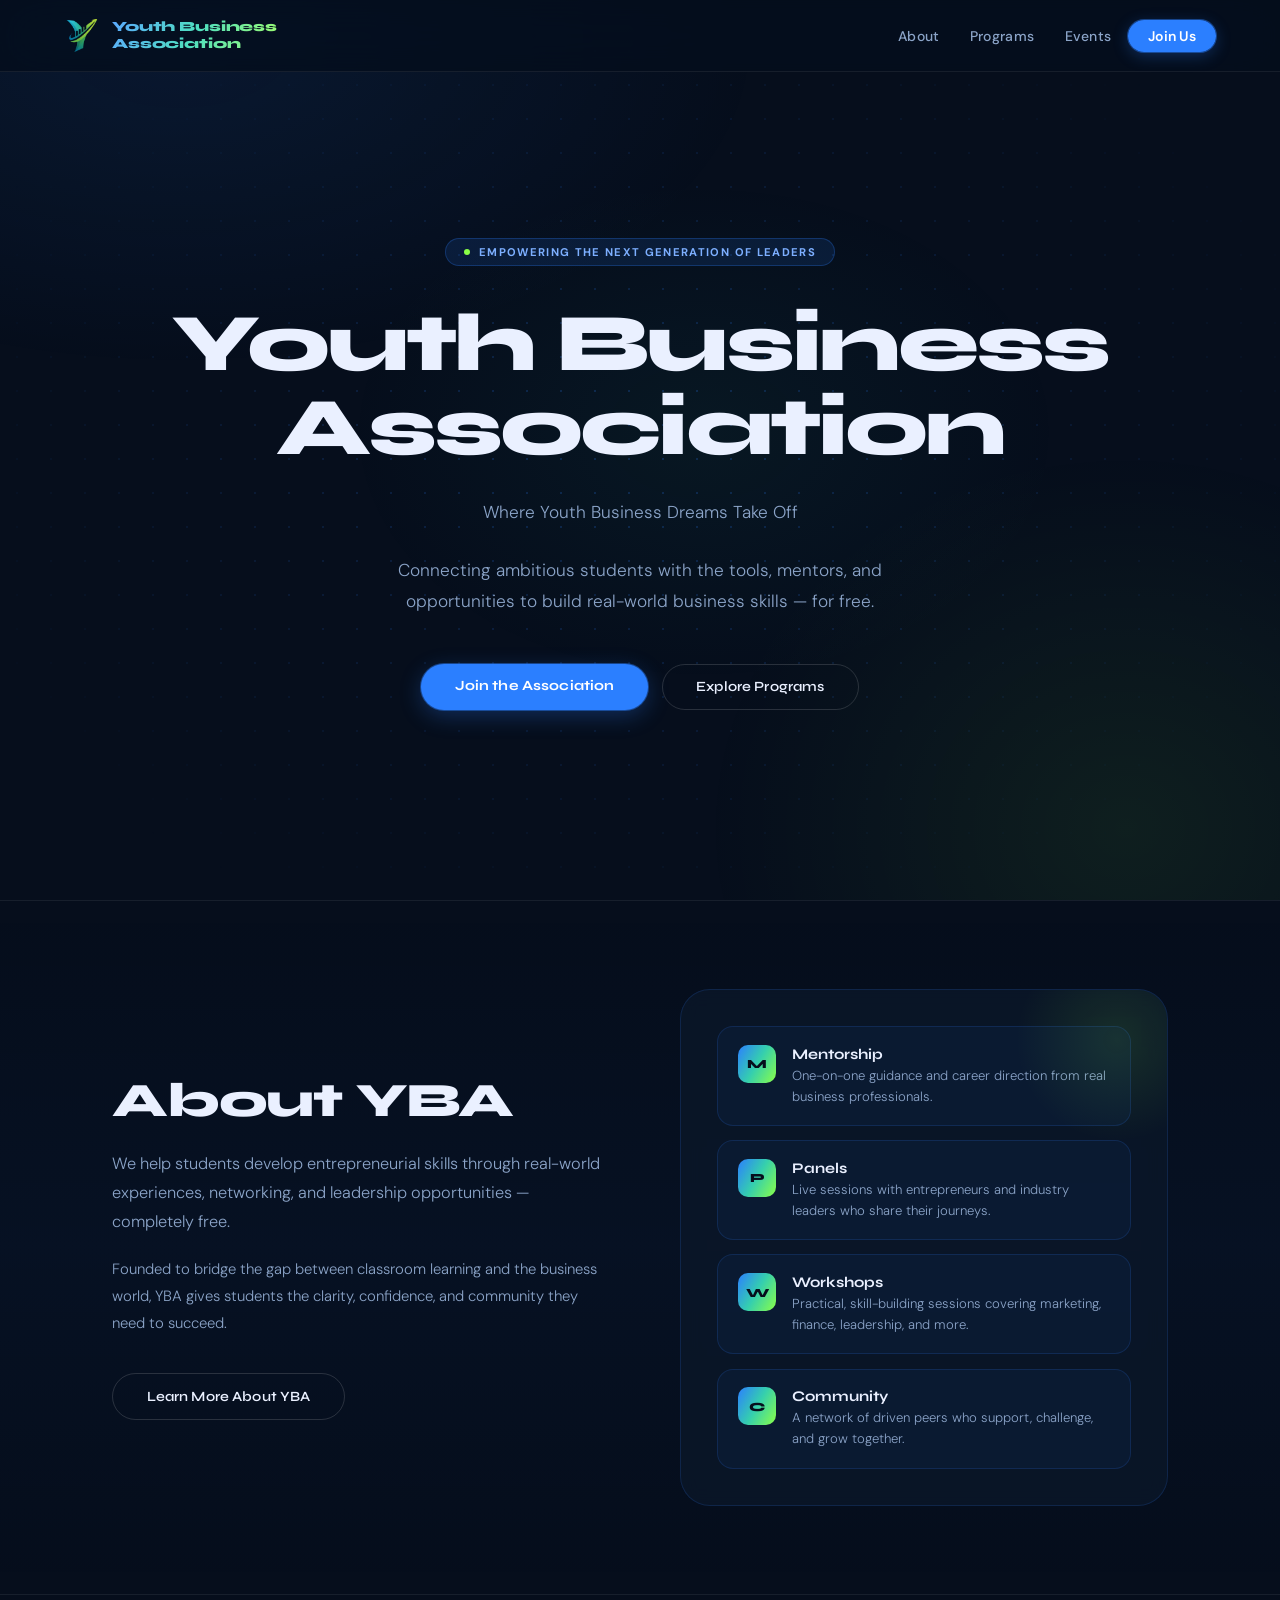
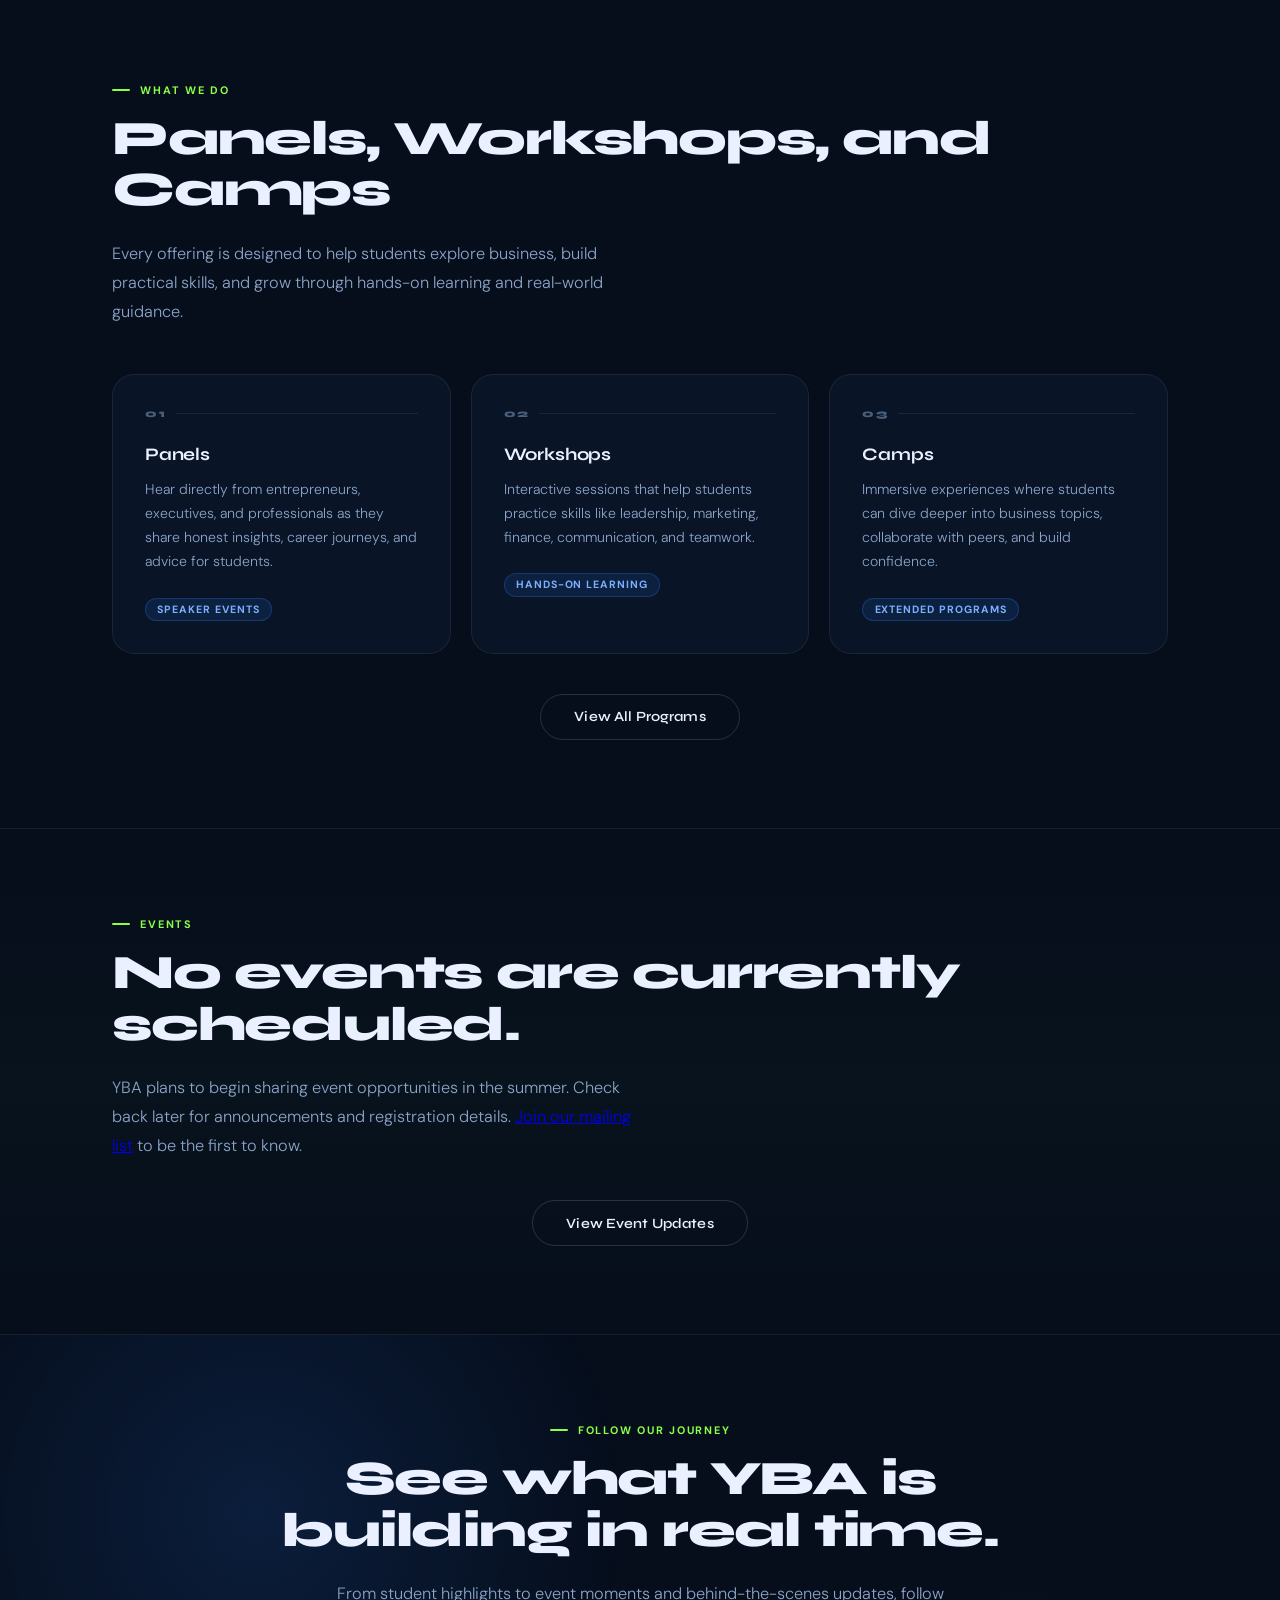
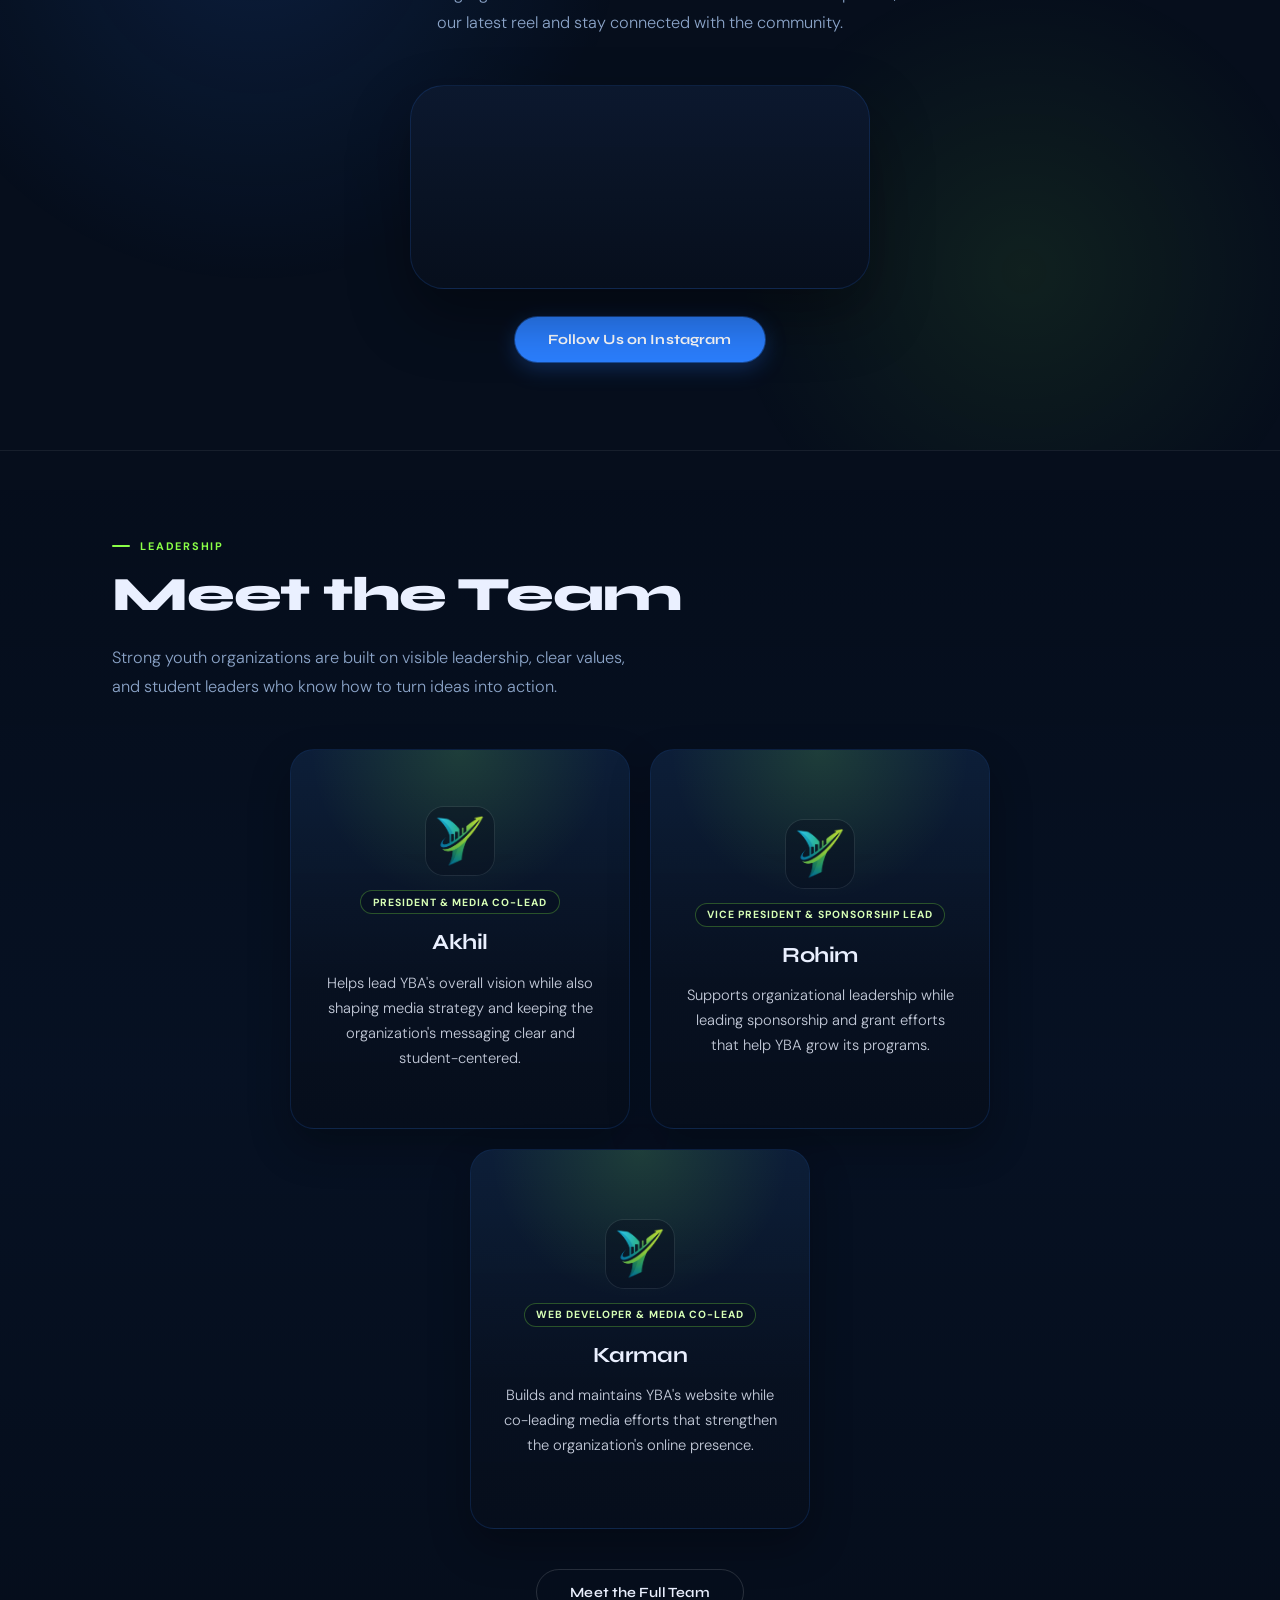
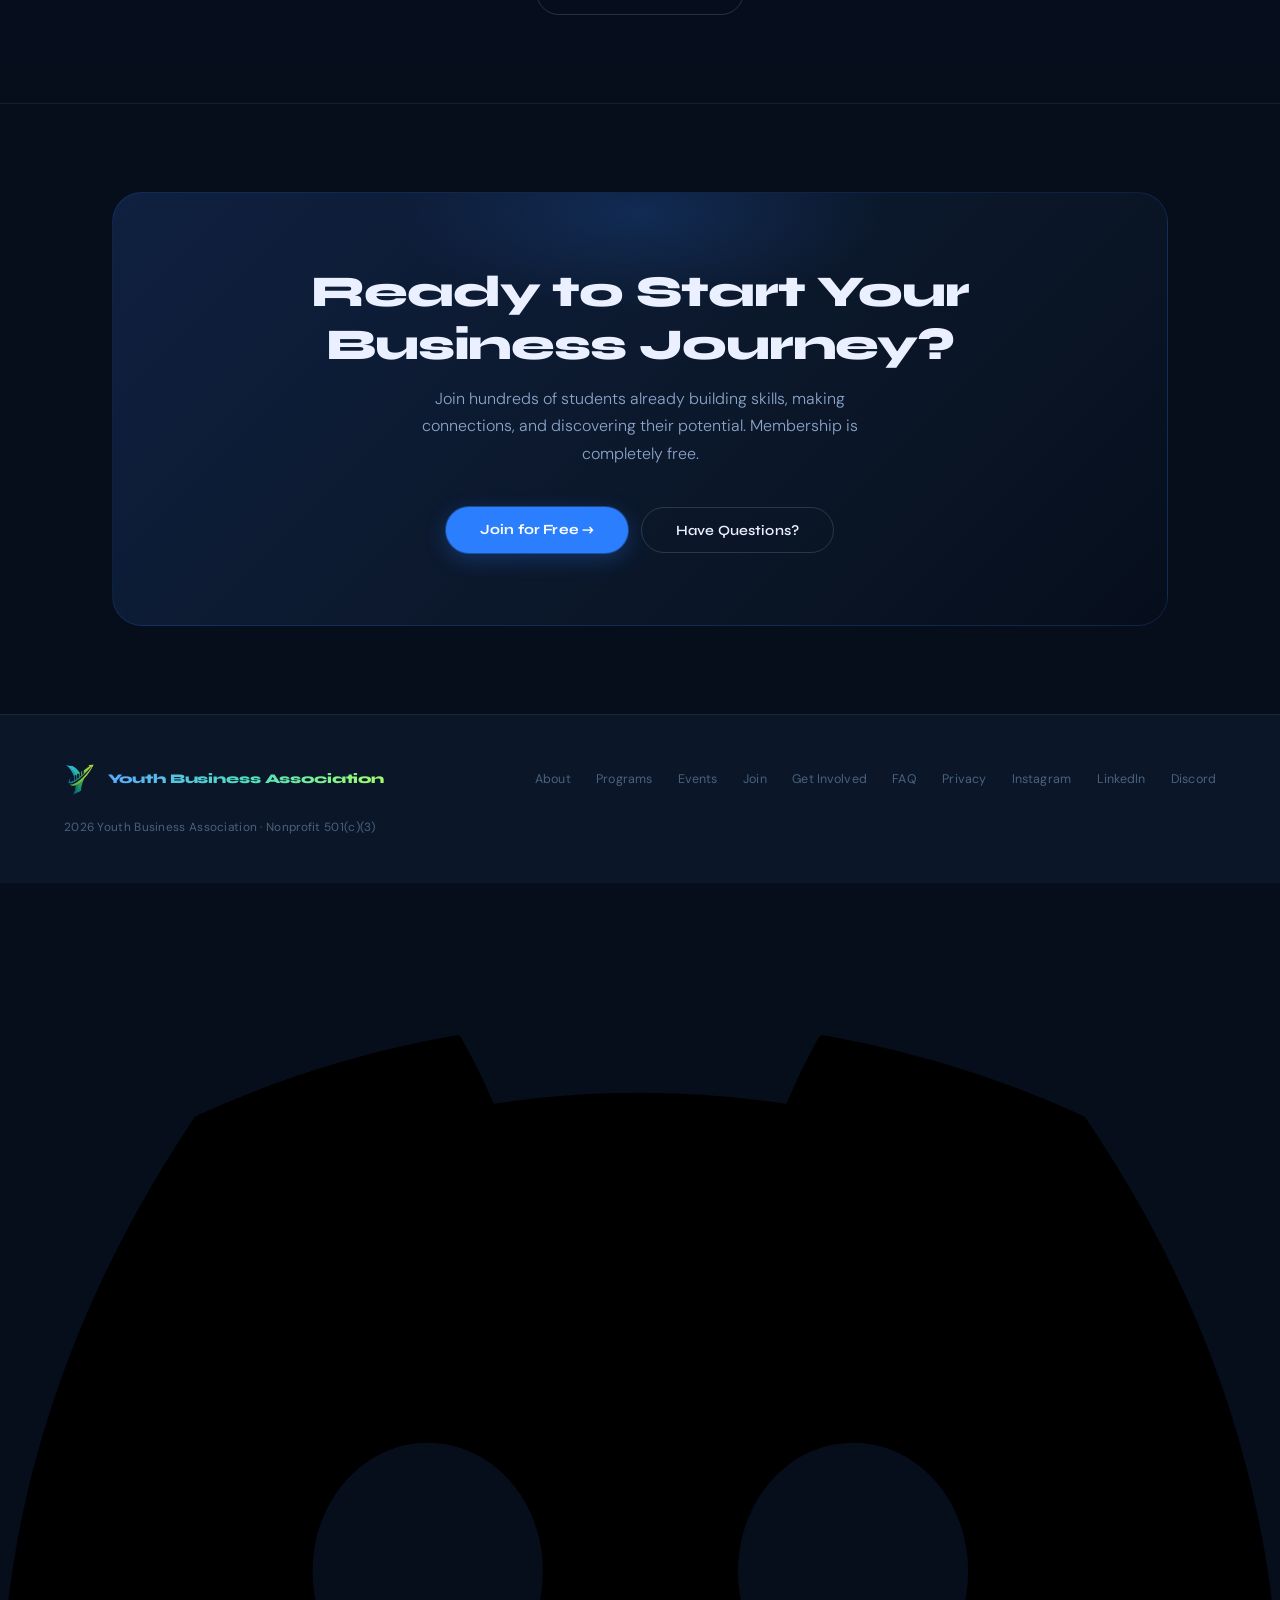
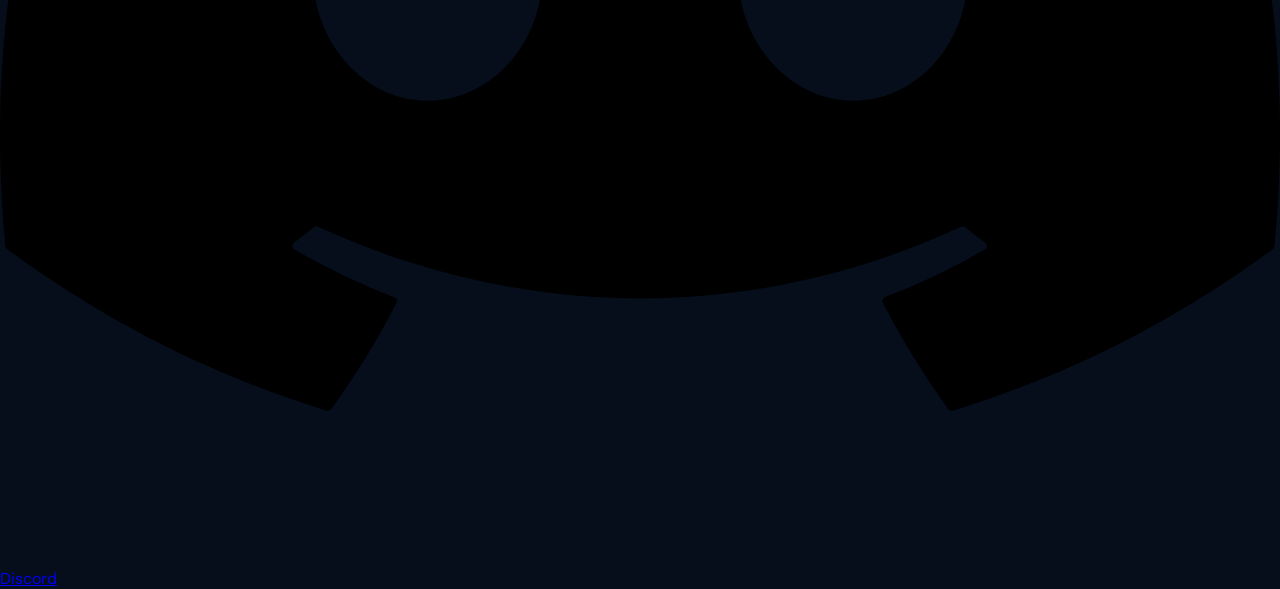
==== commit 4bf9a26e: "Update index.html" ====
--- a/index.html
+++ b/index.html
@@ -53,34 +53,6 @@
       "@type": "WebSite",
       "name": "Youth Business Association",
       "url": "https://youthbizassociation.github.io/yba/"
-    },
-    {
-      "@type": "ItemList",
-      "name": "YBA Programs",
-      "description": "Programs offered by Youth Business Association to help students build business skills.",
-      "itemListElement": [
-        {
-          "@type": "ListItem",
-          "position": 1,
-          "name": "Panels",
-          "description": "Hear directly from entrepreneurs, executives, and professionals as they share honest insights, career journeys, and advice for students.",
-          "url": "https://youthbizassociation.github.io/yba/programs.html"
-        },
-        {
-          "@type": "ListItem",
-          "position": 2,
-          "name": "Workshops",
-          "description": "Interactive sessions that help students practice skills like leadership, marketing, finance, communication, and teamwork.",
-          "url": "https://youthbizassociation.github.io/yba/programs.html"
-        },
-        {
-          "@type": "ListItem",
-          "position": 3,
-          "name": "Camps",
-          "description": "Immersive experiences where students dive deeper into business topics, collaborate with peers, and build confidence.",
-          "url": "https://youthbizassociation.github.io/yba/programs.html"
-        }
-      ]
     }
   ]
 }
@@ -89,69 +61,72 @@
 <body data-page="home">
 <nav aria-label="Primary">
   <a href="index.html" class="nav-logo" aria-label="Youth Business Association home">
-    <img class="brand-mark" src="images/logo-cropped.png" alt="Youth Business Association logo" width="46" height="46" decoding="async">
+    <img class="brand-mark" src="images/logo-cropped.png" alt="" width="46" height="46" decoding="async">
     <div class="nav-brand">Youth Business<br>Association</div>
   </a>
   <div class="nav-actions">
-    <button class="nav-toggle" type="button" aria-expanded="false" aria-controls="primary-nav">Menu</button>
-    <ul class="nav-links" id="primary-nav">
+    <button class="nav-toggle" type="button" aria-expanded="false" aria-controls="primary-nav" aria-label="Toggle navigation menu">
+      <div class="nav-toggle__icon" aria-hidden="true">
+        <span></span>
+        <span></span>
+        <span></span>
+      </div>
+    </button>
+    <ul class="nav-links" id="primary-nav" role="list">
       <li><a href="about.html">About</a></li>
       <li><a href="programs.html">Programs</a></li>
       <li><a href="events.html">Events</a></li>
-      <li><a href="impact.html">Impact</a></li>
+
       <li><a href="join.html" class="nav-cta">Join Us</a></li>
     </ul>
   </div>
 </nav>
 
 <main id="main-content">
+  <!-- Hero -->
   <section class="hero" id="top">
     <div class="hero-grid" aria-hidden="true"></div>
     <div class="hero-badge"><span aria-hidden="true"></span> Empowering the Next Generation of Leaders</div>
-    <h1>Where Youth <span class="grad">Business</span><br>Dreams Take Off</h1>
-    <p>Youth Business Association connects ambitious students with the tools, mentors, and opportunities they need to build real-world business skills &mdash; for free.</p>
+    <h1>Youth Business Association</h1>
+    <p class="hero-subtitle">Where Youth Business Dreams Take Off</p>
+    <p>Connecting ambitious students with the tools, mentors, and opportunities to build real-world business skills &mdash; for free.</p>
     <div class="hero-ctas">
       <a href="join.html" class="btn-primary">Join the Association</a>
       <a href="programs.html" class="btn-outline">Explore Programs</a>
     </div>
-    <div class="hero-stats" aria-label="Program highlights">
-      <div class="stat"><div class="stat-num">50+</div><div class="stat-label">Students Served</div></div>
-      <div class="stat"><div class="stat-num">30+</div><div class="stat-label">Workshops Hosted</div></div>
-      <div class="stat"><div class="stat-num">10+</div><div class="stat-label">Industry Mentors</div></div>
-      <div class="stat"><div class="stat-num">100%</div><div class="stat-label">Free to Join</div></div>
-    </div>
-  </section>
-
+
+  </section>
+
+  <!-- About YBA -->
   <section class="mission">
     <div class="section-inner">
-      <div class="section-label">Our Mission</div>
       <div class="mission-grid">
         <div>
-          <h2 class="section-title">Guiding Students Toward a Business Future</h2>
-          <p class="section-sub">We believe every student deserves access to real business education &mdash; not just theory, but hands-on experiences, inspiring panels, and connections that open doors.</p>
-          <p class="mission-copy">Founded to bridge the gap between classroom learning and the business world, YBA gives students the clarity, confidence, and community they need to succeed. Every program is completely free. <a href="about.html">Learn more about our story and mission.</a></p>
-          <a href="about.html" class="btn-primary mission-cta">Learn More About YBA</a>
+          <h2 class="section-title">About YBA</h2>
+          <p class="section-sub">We help students develop entrepreneurial skills through real-world experiences, networking, and leadership opportunities &mdash; completely free.</p>
+          <p class="mission-copy">Founded to bridge the gap between classroom learning and the business world, YBA gives students the clarity, confidence, and community they need to succeed.</p>
+          <a href="about.html" class="btn-outline mission-cta">Learn More About YBA</a>
         </div>
         <div class="mission-visual reveal">
           <div class="pillars">
             <div class="pillar">
               <div class="pillar-icon" aria-hidden="true">M</div>
               <div>
-                <div class="pillar-title">Guidance &amp; Mentorship</div>
-                <div class="pillar-desc">One-on-one mentorship and career direction from real business professionals.</div>
+                <div class="pillar-title">Mentorship</div>
+                <div class="pillar-desc">One-on-one guidance and career direction from real business professionals.</div>
               </div>
             </div>
             <div class="pillar">
               <div class="pillar-icon" aria-hidden="true">P</div>
               <div>
-                <div class="pillar-title">Inspiring Panels</div>
-                <div class="pillar-desc">Live panels with entrepreneurs, executives, and industry leaders who share their journeys.</div>
+                <div class="pillar-title">Panels</div>
+                <div class="pillar-desc">Live sessions with entrepreneurs and industry leaders who share their journeys.</div>
               </div>
             </div>
             <div class="pillar">
               <div class="pillar-icon" aria-hidden="true">W</div>
               <div>
-                <div class="pillar-title">Hands-On Workshops</div>
+                <div class="pillar-title">Workshops</div>
                 <div class="pillar-desc">Practical, skill-building sessions covering marketing, finance, leadership, and more.</div>
               </div>
             </div>
@@ -168,11 +143,12 @@
     </div>
   </section>
 
+  <!-- What We Do -->
   <section>
     <div class="section-inner">
-      <div class="section-label">What We Offer</div>
+      <div class="section-label">What We Do</div>
       <h2 class="section-title">Panels, Workshops, and Camps</h2>
-      <p class="section-sub">Every offering is designed to help students explore business, build practical skills, and grow through hands-on learning and real-world guidance. <a href="programs.html">View all programs.</a></p>
+      <p class="section-sub">Every offering is designed to help students explore business, build practical skills, and grow through hands-on learning and real-world guidance.</p>
       <div class="programs-grid">
         <div class="program-card reveal">
           <span class="program-emoji" aria-hidden="true">01</span>
@@ -189,7 +165,7 @@
         <div class="program-card reveal">
           <span class="program-emoji" aria-hidden="true">03</span>
           <div class="program-title">Camps</div>
-          <div class="program-desc">Immersive experiences where students can dive deeper into business topics, collaborate with peers, and build confidence in a supportive environment.</div>
+          <div class="program-desc">Immersive experiences where students can dive deeper into business topics, collaborate with peers, and build confidence.</div>
           <span class="program-tag">Extended Programs</span>
         </div>
       </div>
@@ -199,6 +175,7 @@
     </div>
   </section>
 
+  <!-- Events -->
   <section class="events">
     <div class="section-inner">
       <div class="section-label">Events</div>
@@ -210,6 +187,7 @@
     </div>
   </section>
 
+  <!-- Social / Follow -->
   <section class="social-spotlight">
     <div class="section-inner">
       <div class="social-spotlight-copy">
@@ -226,31 +204,59 @@
     </div>
   </section>
 
-  <section>
-    <div class="section-inner">
-      <div class="section-label">Our Reach</div>
-      <h2 class="section-title">Our Impact</h2>
-      <p class="section-sub">Every event, every workshop, every panel is a step toward a generation of more prepared, more confident young leaders. <a href="impact.html">Read our full impact story.</a></p>
-      <div class="impact-cards">
-        <div class="impact-card reveal">
-          <div class="impact-num">50+</div>
-          <div class="impact-label">Students served across our programs</div>
-        </div>
-        <div class="impact-card reveal">
-          <div class="impact-num">30+</div>
-          <div class="impact-label">Workshops and events hosted</div>
-        </div>
-        <div class="impact-card reveal">
-          <div class="impact-num">10+</div>
-          <div class="impact-label">Professional mentors and speakers</div>
-        </div>
-        <div class="impact-card reveal">
-          <div class="impact-num">12+</div>
-          <div class="impact-label">Student-led business projects launched</div>
-        </div>
+
+
+  <!-- Leadership -->
+  <section class="mission">
+    <div class="section-inner">
+      <div class="section-label">Leadership</div>
+      <h2 class="section-title">Meet the Team</h2>
+      <p class="section-sub">Strong youth organizations are built on visible leadership, clear values, and student leaders who know how to turn ideas into action.</p>
+      <div class="leadership-grid">
+        <article class="e-card reveal leadership-card">
+          <div class="image" aria-hidden="true"></div>
+          <div class="infotop">
+            <img src="images/logo-cropped.png" alt="Akhil, President and Media Co-Lead at Youth Business Association" class="icon leadership-logo" width="64" height="64" decoding="async" loading="lazy">
+            <div class="leadership-role">President &amp; Media Co-Lead</div>
+            <div class="name">Akhil</div>
+            <p class="leadership-summary">Helps lead YBA's overall vision while also shaping media strategy and keeping the organization's messaging clear and student-centered.</p>
+          </div>
+        </article>
+        <article class="e-card reveal leadership-card">
+          <div class="image" aria-hidden="true"></div>
+          <div class="infotop">
+            <img src="images/logo-cropped.png" alt="Rohim, Vice President and Sponsorship Lead at Youth Business Association" class="icon leadership-logo" width="64" height="64" decoding="async" loading="lazy">
+            <div class="leadership-role">Vice President &amp; Sponsorship Lead</div>
+            <div class="name">Rohim</div>
+            <p class="leadership-summary">Supports organizational leadership while leading sponsorship and grant efforts that help YBA grow its programs.</p>
+          </div>
+        </article>
+        <article class="e-card reveal leadership-card">
+          <div class="image" aria-hidden="true"></div>
+          <div class="infotop">
+            <img src="images/logo-cropped.png" alt="Karman, Web Developer and Media Co-Lead at Youth Business Association" class="icon leadership-logo" width="64" height="64" decoding="async" loading="lazy">
+            <div class="leadership-role">Web Developer &amp; Media Co-Lead</div>
+            <div class="name">Karman</div>
+            <p class="leadership-summary">Builds and maintains YBA's website while co-leading media efforts that strengthen the organization's online presence.</p>
+          </div>
+        </article>
       </div>
       <div class="section-actions">
-        <a href="impact.html" class="btn-outline">Read Our Impact Story</a>
+        <a href="about.html" class="btn-outline">Meet the Full Team</a>
+      </div>
+    </div>
+  </section>
+
+  <!-- Join YBA -->
+  <section class="join">
+    <div class="section-inner">
+      <div class="join-box">
+        <h2>Ready to Start Your Business Journey?</h2>
+        <p>Join hundreds of students already building skills, making connections, and discovering their potential. Membership is completely free.</p>
+        <div class="section-actions">
+          <a href="join.html" class="btn-primary">Join for Free &rarr;</a>
+          <a href="faq.html" class="btn-outline">Have Questions?</a>
+        </div>
       </div>
     </div>
   </section>
@@ -258,14 +264,13 @@
 
 <footer>
   <div class="footer-logo">
-    <img src="images/logo-cropped.png" alt="Youth Business Association logo" width="36" height="36" decoding="async">
+    <img src="images/logo-cropped.png" alt="" width="36" height="36" decoding="async">
     <div class="footer-brand">Youth Business Association</div>
   </div>
   <div class="footer-links">
     <a href="about.html">About</a>
     <a href="programs.html">Programs</a>
     <a href="events.html">Events</a>
-    <a href="impact.html">Impact</a>
     <a href="join.html">Join</a>
     <a href="get-involved.html">Get Involved</a>
     <a href="faq.html">FAQ</a>
@@ -279,7 +284,7 @@
 
 <script src="scripts/main.js" defer></script>
 
-<!-- Floating Discord Button (homepage only) -->
+<!-- Floating Discord Button -->
 <div class="discord-float" id="discordFloat" aria-label="Join our Discord server" role="complementary">
   <a href="https://discord.gg/QXCjg9n4sF" target="_blank" rel="noopener noreferrer" class="discord-float__link" aria-label="Join YBA on Discord">
     <div class="discord-float__light-holder" aria-hidden="true">
@@ -295,170 +300,13 @@
   </a>
 </div>
 
-<style>
-/* ── Floating Discord Button (index.html only) ── */
-.discord-float {
-  position: fixed;
-  bottom: 2.25rem;
-  right: 2.25rem;
-  z-index: 200;
-  opacity: 0;
-  transform: translateY(18px);
-  transition: opacity 0.4s ease, transform 0.4s ease;
-  pointer-events: none;
-}
-
-.discord-float.is-visible {
-  opacity: 1;
-  transform: translateY(0);
-  pointer-events: auto;
-}
-
-.discord-float__link {
-  position: relative;
-  display: flex;
-  align-items: flex-end;
-  text-decoration: none;
-  height: 160px;
-}
-
-/* Light beam above the button */
-.discord-float__light-holder {
-  position: absolute;
-  height: 160px;
-  width: 84px;
-  display: flex;
-  flex-direction: column;
-  align-items: center;
-  top: 0;
-  left: 50%;
-  transform: translateX(-50%);
-  pointer-events: none;
-}
-
-.discord-float__dot {
-  position: absolute;
-  top: 0;
-  width: 8px;
-  height: 8px;
-  background: #2B7FFF;
-  border-radius: 50%;
-  z-index: 2;
-  box-shadow: 0 0 8px rgba(43, 127, 255, 0.8);
-}
-
-.discord-float__light {
-  position: absolute;
-  top: 0;
-  width: 160px;
-  height: 160px;
-  clip-path: polygon(50% 0%, 20% 100%, 80% 100%);
-  background: transparent;
-  transition: background 0.35s ease;
-}
-
-/* The button face */
-.discord-float__button-holder {
-  display: flex;
-  flex-direction: column;
-  align-items: center;
-  justify-content: center;
-  height: 84px;
-  width: 84px;
-  background: var(--navy-card-solid);
-  border-radius: var(--r-md);
-  border: 1px solid var(--accent-border);
-  color: var(--text-2);
-  font-family: var(--ff-head);
-  font-weight: 700;
-  font-size: 0.72rem;
-  letter-spacing: 0.04em;
-  text-transform: uppercase;
-  transition: border-color 0.3s, color 0.3s, box-shadow 0.3s, background 0.3s;
-  box-shadow: 0 4px 24px rgba(0,0,0,0.4), 0 0 0 1px rgba(43,127,255,0.14);
-  gap: 0.45rem;
-  position: relative;
-}
-
-.discord-float__button-holder svg {
-  height: 28px;
-  width: 28px;
-  fill: var(--text-2);
-  transition: fill 0.3s;
-}
-
-/* Hover states */
-.discord-float__link:hover .discord-float__button-holder {
-  border-color: rgba(88, 101, 242, 0.75);
-  color: #8A9FFF;
-  background: rgba(88, 101, 242, 0.1);
-  box-shadow:
-    0 6px 32px rgba(88, 101, 242, 0.25),
-    0 0 0 1px rgba(88, 101, 242, 0.35);
-}
-
-.discord-float__link:hover .discord-float__button-holder svg {
-  fill: #8A9FFF;
-}
-
-.discord-float__link:hover .discord-float__dot {
-  background: #8A9FFF;
-  box-shadow: 0 0 10px rgba(88, 101, 242, 0.9);
-}
-
-.discord-float__link:hover .discord-float__light {
-  background: linear-gradient(
-    180deg,
-    rgba(88, 101, 242, 0.65) 0%,
-    rgba(43, 127, 255, 0.15) 55%,
-    transparent 100%
-  );
-}
-
-/* Pulse ring on the dot */
-.discord-float__dot::after {
-  content: "";
-  position: absolute;
-  inset: -3px;
-  border-radius: 50%;
-  border: 1px solid rgba(43, 127, 255, 0.5);
-  animation: discordPulse 2.4s ease infinite;
-}
-
-@keyframes discordPulse {
-  0%, 100% { opacity: 1; transform: scale(1); }
-  50%       { opacity: 0; transform: scale(2.2); }
-}
-
-@media (max-width: 600px) {
-  .discord-float {
-    bottom: 1.25rem;
-    right: 1.25rem;
-  }
-  .discord-float__link { height: 130px; }
-  .discord-float__light-holder { height: 130px; width: 70px; }
-  .discord-float__light { width: 130px; height: 130px; }
-  .discord-float__button-holder { height: 70px; width: 70px; font-size: 0.65rem; }
-  .discord-float__button-holder svg { height: 22px; width: 22px; }
-}
-
-@media (prefers-reduced-motion: reduce) {
-  .discord-float__dot::after { animation: none; }
-  .discord-float { transition: none; }
-}
-</style>
-
 <script>
 (function () {
-  // Only runs on the homepage
   if (!document.body.dataset.page || document.body.dataset.page !== 'home') return;
-
   var floatEl = document.getElementById('discordFloat');
   if (!floatEl) return;
-
-  var THRESHOLD = 300; // px scrolled before it appears
+  var THRESHOLD = 300;
   var ticking = false;
-
   function onScroll() {
     if (!ticking) {
       requestAnimationFrame(function () {
@@ -472,7 +320,6 @@
       ticking = true;
     }
   }
-
   window.addEventListener('scroll', onScroll, { passive: true });
 })();
 </script>
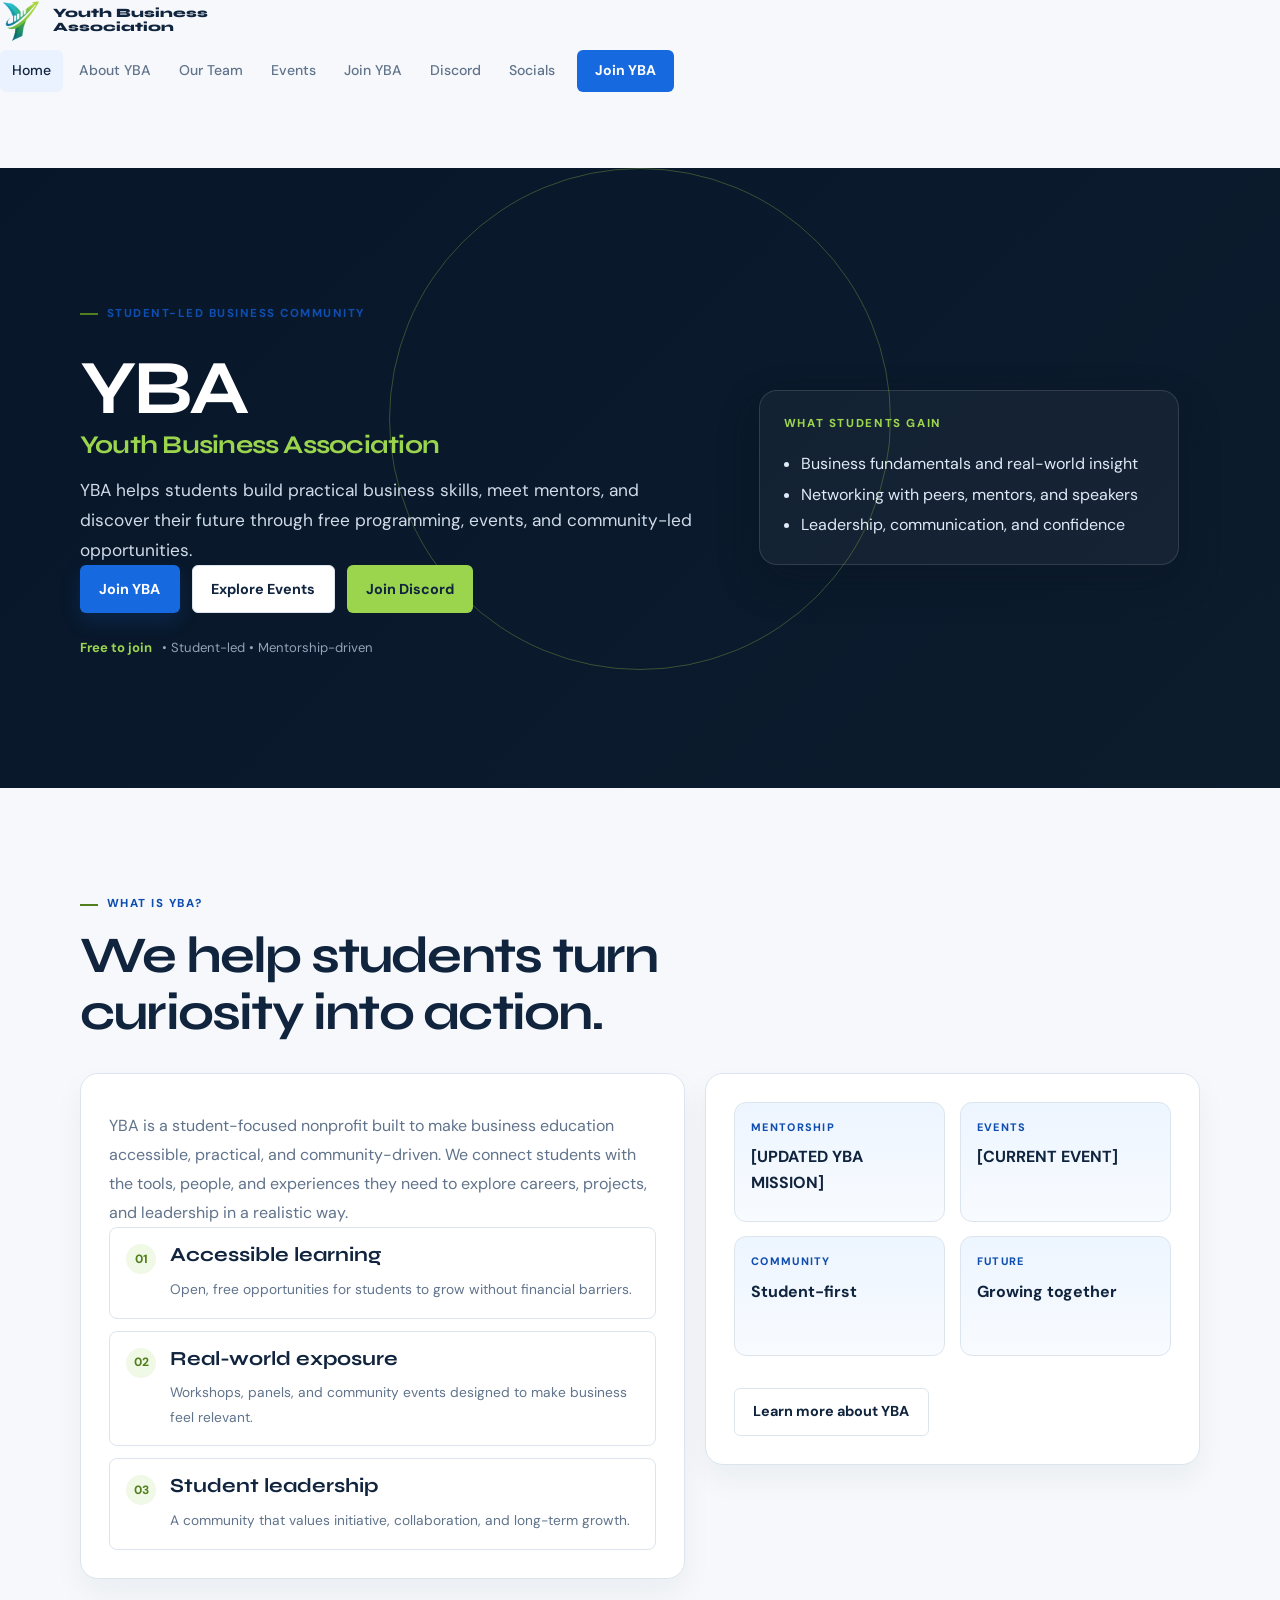
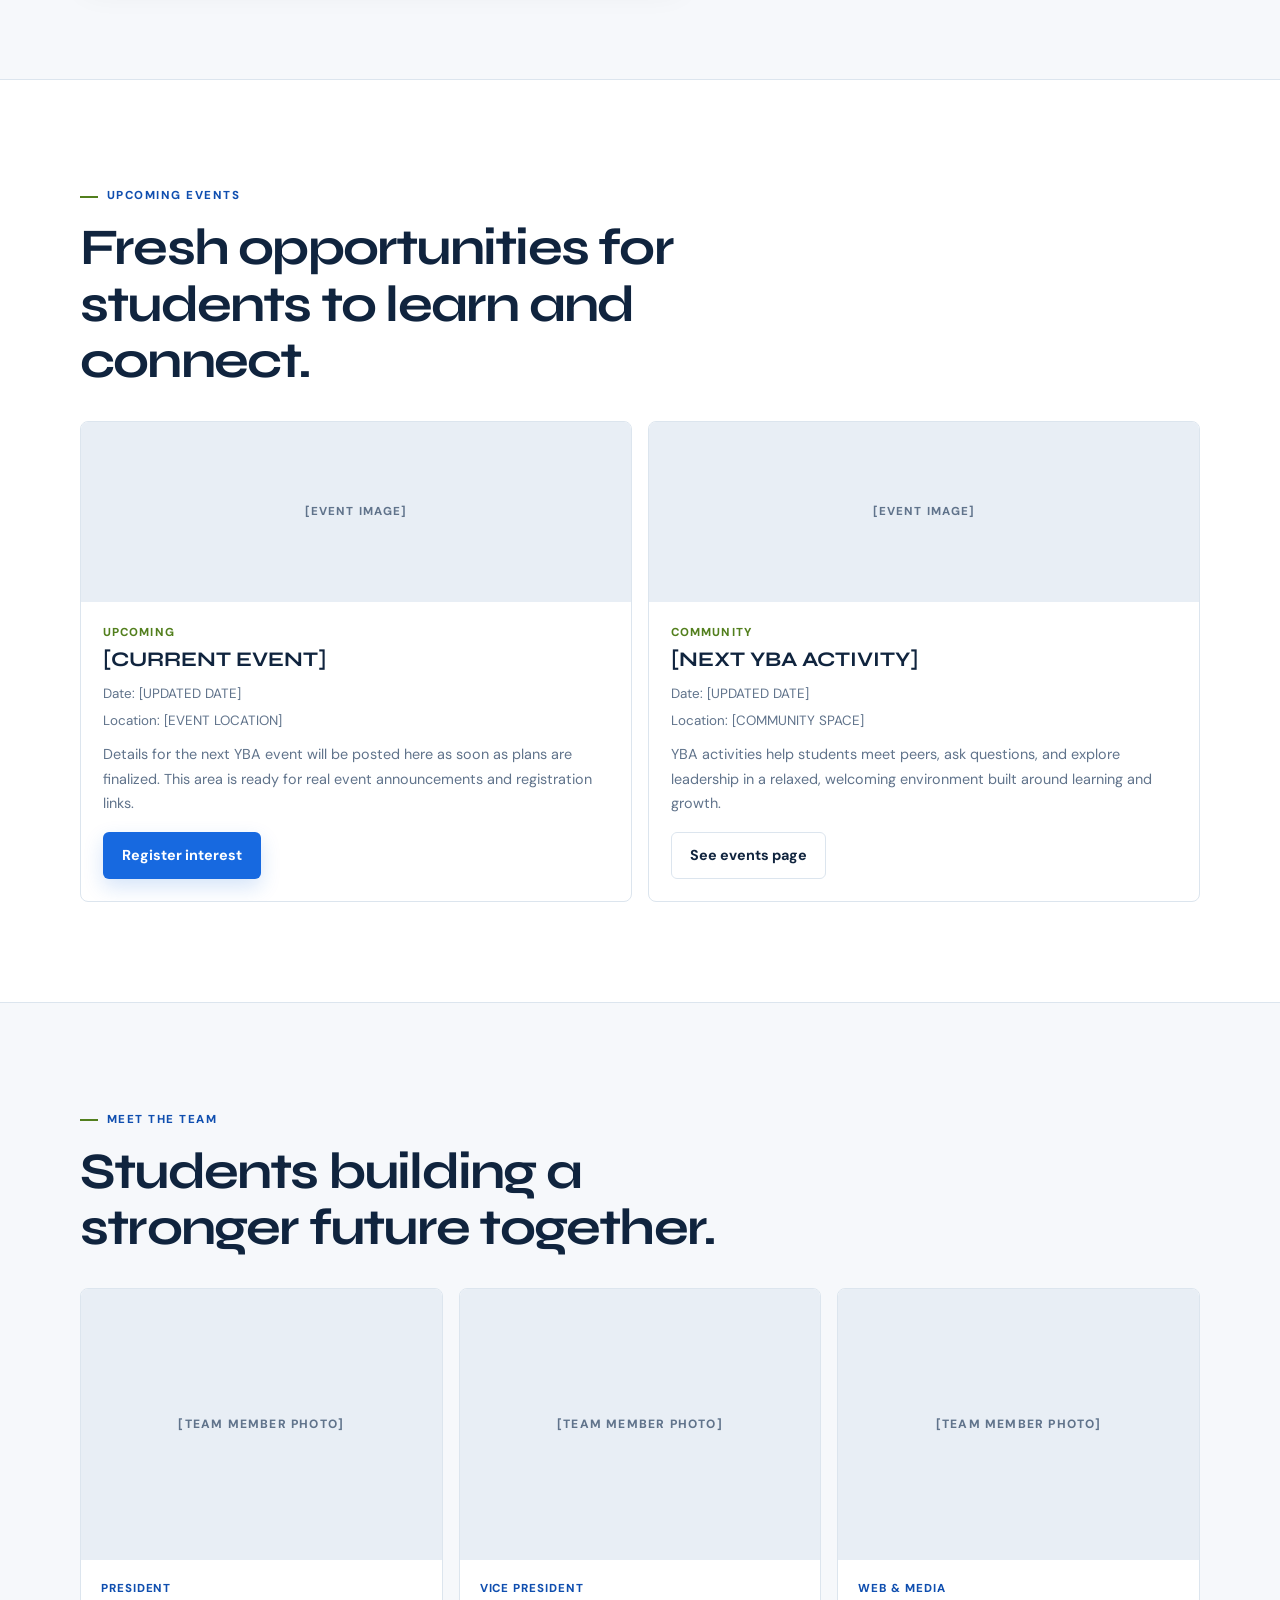
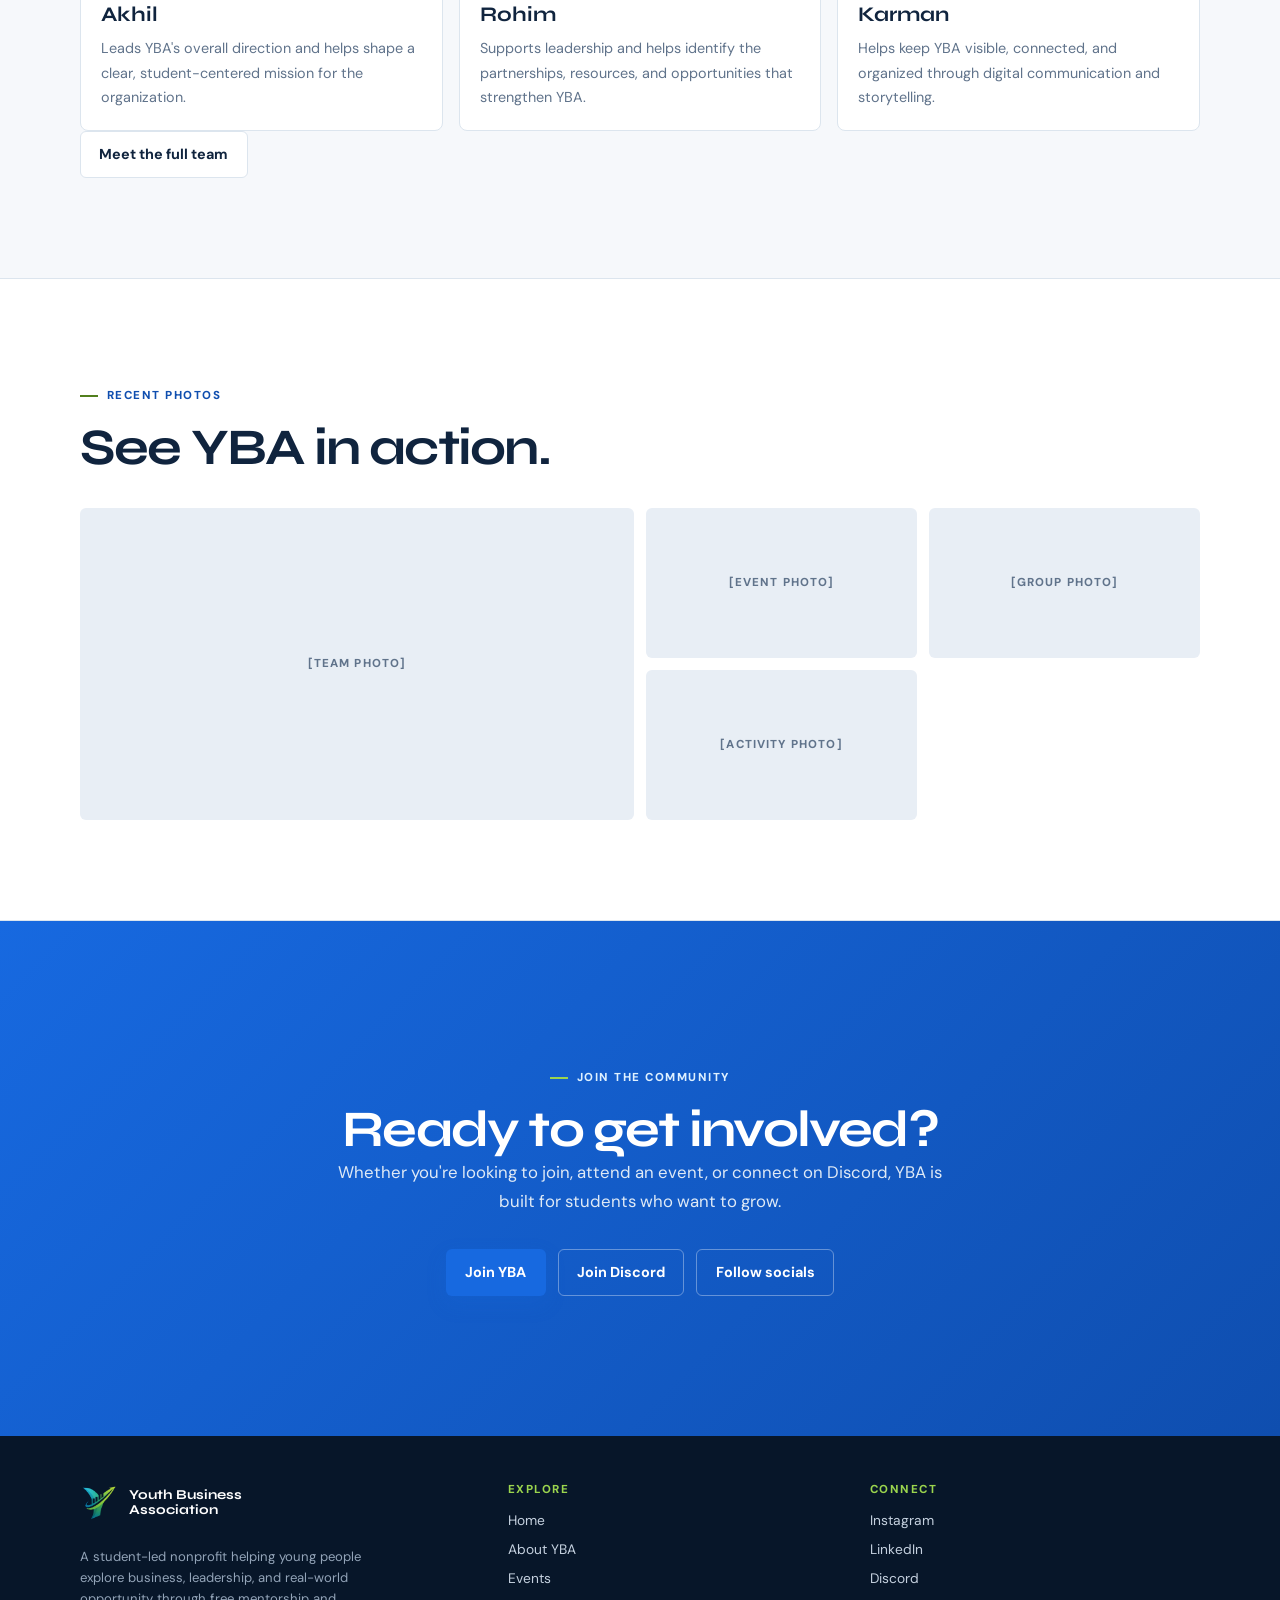
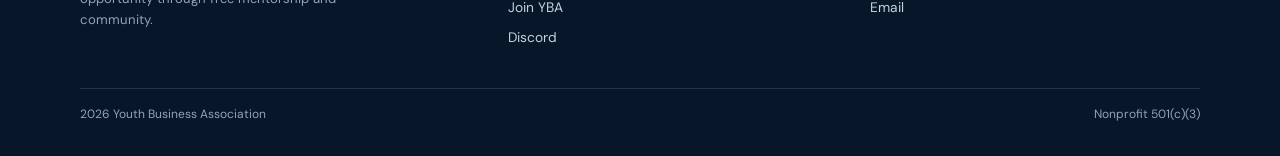
==== commit 0029778e: "FIX" ====
--- a/index.html
+++ b/index.html
@@ -73,218 +73,246 @@
       </div>
     </button>
     <ul class="nav-links" id="primary-nav" role="list">
-      <li><a href="about.html">About</a></li>
-      <li><a href="programs.html">Programs</a></li>
+      <li><a href="index.html">Home</a></li>
+      <li><a href="about.html">About YBA</a></li>
+      <li><a href="about.html#team">Our Team</a></li>
       <li><a href="events.html">Events</a></li>
-
-      <li><a href="join.html" class="nav-cta">Join Us</a></li>
+      <li><a href="join.html">Join YBA</a></li>
+      <li><a href="discord.html">Discord</a></li>
+      <li><a href="https://www.instagram.com/youth_business.a" target="_blank" rel="noopener noreferrer">Socials</a></li>
+      <li><a href="join.html" class="nav-cta">Join YBA</a></li>
     </ul>
   </div>
 </nav>
 
-<main id="main-content">
-  <!-- Hero -->
-  <section class="hero" id="top">
-    <div class="hero-grid" aria-hidden="true"></div>
-    <div class="hero-badge"><span aria-hidden="true"></span> Empowering the Next Generation of Leaders</div>
-    <h1>Youth Business Association</h1>
-    <p class="hero-subtitle">Where Youth Business Dreams Take Off</p>
-    <p>Connecting ambitious students with the tools, mentors, and opportunities to build real-world business skills &mdash; for free.</p>
-    <div class="hero-ctas">
-      <a href="join.html" class="btn-primary">Join the Association</a>
-      <a href="programs.html" class="btn-outline">Explore Programs</a>
-    </div>
-
-  </section>
-
-  <!-- About YBA -->
-  <section class="mission">
-    <div class="section-inner">
-      <div class="mission-grid">
-        <div>
-          <h2 class="section-title">About YBA</h2>
-          <p class="section-sub">We help students develop entrepreneurial skills through real-world experiences, networking, and leadership opportunities &mdash; completely free.</p>
-          <p class="mission-copy">Founded to bridge the gap between classroom learning and the business world, YBA gives students the clarity, confidence, and community they need to succeed.</p>
-          <a href="about.html" class="btn-outline mission-cta">Learn More About YBA</a>
-        </div>
-        <div class="mission-visual reveal">
-          <div class="pillars">
-            <div class="pillar">
-              <div class="pillar-icon" aria-hidden="true">M</div>
+<main id="main-content" class="page-main">
+  <section class="yba-hero">
+    <div class="container yba-hero__inner">
+      <div class="yba-hero__content reveal">
+        <div class="eyebrow">Student-led business community</div>
+        <h1>YBA <span>Youth Business Association</span></h1>
+        <p class="lead">YBA helps students build practical business skills, meet mentors, and discover their future through free programming, events, and community-led opportunities.</p>
+        <div class="btn-row">
+          <a href="join.html" class="btn btn-primary">Join YBA</a>
+          <a href="events.html" class="btn btn-ghost">Explore Events</a>
+          <a href="discord.html" class="btn btn-green">Join Discord</a>
+        </div>
+        <div class="hero-note"><strong>Free to join</strong> • Student-led • Mentorship-driven</div>
+      </div>
+      <div class="yba-hero__panel reveal">
+        <div class="yba-panel-card">
+          <div class="panel-kicker">What students gain</div>
+          <ul>
+            <li>Business fundamentals and real-world insight</li>
+            <li>Networking with peers, mentors, and speakers</li>
+            <li>Leadership, communication, and confidence</li>
+          </ul>
+        </div>
+      </div>
+    </div>
+  </section>
+
+  <section class="section">
+    <div class="container">
+      <div class="section-heading">
+        <div class="eyebrow">What is YBA?</div>
+        <h2>We help students turn curiosity into action.</h2>
+      </div>
+      <div class="split-grid">
+        <div class="feature-panel reveal">
+          <p>YBA is a student-focused nonprofit built to make business education accessible, practical, and community-driven. We connect students with the tools, people, and experiences they need to explore careers, projects, and leadership in a realistic way.</p>
+          <div class="value-list">
+            <div class="value-item">
+              <div class="value-icon">01</div>
               <div>
-                <div class="pillar-title">Mentorship</div>
-                <div class="pillar-desc">One-on-one guidance and career direction from real business professionals.</div>
+                <h3>Accessible learning</h3>
+                <p>Open, free opportunities for students to grow without financial barriers.</p>
               </div>
             </div>
-            <div class="pillar">
-              <div class="pillar-icon" aria-hidden="true">P</div>
+            <div class="value-item">
+              <div class="value-icon">02</div>
               <div>
-                <div class="pillar-title">Panels</div>
-                <div class="pillar-desc">Live sessions with entrepreneurs and industry leaders who share their journeys.</div>
+                <h3>Real-world exposure</h3>
+                <p>Workshops, panels, and community events designed to make business feel relevant.</p>
               </div>
             </div>
-            <div class="pillar">
-              <div class="pillar-icon" aria-hidden="true">W</div>
+            <div class="value-item">
+              <div class="value-icon">03</div>
               <div>
-                <div class="pillar-title">Workshops</div>
-                <div class="pillar-desc">Practical, skill-building sessions covering marketing, finance, leadership, and more.</div>
+                <h3>Student leadership</h3>
+                <p>A community that values initiative, collaboration, and long-term growth.</p>
               </div>
             </div>
-            <div class="pillar">
-              <div class="pillar-icon" aria-hidden="true">C</div>
-              <div>
-                <div class="pillar-title">Community</div>
-                <div class="pillar-desc">A network of driven peers who support, challenge, and grow together.</div>
-              </div>
-            </div>
-          </div>
-        </div>
-      </div>
-    </div>
-  </section>
-
-  <!-- What We Do -->
-  <section>
-    <div class="section-inner">
-      <div class="section-label">What We Do</div>
-      <h2 class="section-title">Panels, Workshops, and Camps</h2>
-      <p class="section-sub">Every offering is designed to help students explore business, build practical skills, and grow through hands-on learning and real-world guidance.</p>
-      <div class="programs-grid">
-        <div class="program-card reveal">
-          <span class="program-emoji" aria-hidden="true">01</span>
-          <div class="program-title">Panels</div>
-          <div class="program-desc">Hear directly from entrepreneurs, executives, and professionals as they share honest insights, career journeys, and advice for students.</div>
-          <span class="program-tag">Speaker Events</span>
-        </div>
-        <div class="program-card reveal">
-          <span class="program-emoji" aria-hidden="true">02</span>
-          <div class="program-title">Workshops</div>
-          <div class="program-desc">Interactive sessions that help students practice skills like leadership, marketing, finance, communication, and teamwork.</div>
-          <span class="program-tag">Hands-On Learning</span>
-        </div>
-        <div class="program-card reveal">
-          <span class="program-emoji" aria-hidden="true">03</span>
-          <div class="program-title">Camps</div>
-          <div class="program-desc">Immersive experiences where students can dive deeper into business topics, collaborate with peers, and build confidence.</div>
-          <span class="program-tag">Extended Programs</span>
-        </div>
-      </div>
-      <div class="section-actions">
-        <a href="programs.html" class="btn-outline">View All Programs</a>
-      </div>
-    </div>
-  </section>
-
-  <!-- Events -->
-  <section class="events">
-    <div class="section-inner">
-      <div class="section-label">Events</div>
-      <h2 class="section-title">No events are currently scheduled.</h2>
-      <p class="section-sub">YBA plans to begin sharing event opportunities in the summer. Check back later for announcements and registration details. <a href="join.html">Join our mailing list</a> to be the first to know.</p>
-      <div class="section-actions">
-        <a href="events.html" class="btn-outline">View Event Updates</a>
-      </div>
-    </div>
-  </section>
-
-  <!-- Social / Follow -->
-  <section class="social-spotlight">
-    <div class="section-inner">
-      <div class="social-spotlight-copy">
-        <div class="section-label">Follow Our Journey</div>
-        <h2 class="section-title">See what YBA is building in real time.</h2>
-        <p class="section-sub">From student highlights to event moments and behind-the-scenes updates, follow our latest reel and stay connected with the community.</p>
-      </div>
-      <div class="social-embed-card reveal">
-        <div class="iframely-embed"><div class="iframely-responsive" style="height: 170px; padding-bottom: 0;"><a href="https://www.instagram.com/reel/DX-pnmdKwNx/" data-iframely-url="https://iframely.net/NLGNpLcT?theme=dark"></a></div></div><script async src="https://iframely.net/embed.js"></script>
-      </div>
-      <div class="section-actions social-actions">
-        <a href="https://www.instagram.com/youth_business.a" class="btn-primary" target="_blank" rel="noopener noreferrer">Follow Us on Instagram</a>
-      </div>
-    </div>
-  </section>
-
-
-
-  <!-- Leadership -->
-  <section class="mission">
-    <div class="section-inner">
-      <div class="section-label">Leadership</div>
-      <h2 class="section-title">Meet the Team</h2>
-      <p class="section-sub">Strong youth organizations are built on visible leadership, clear values, and student leaders who know how to turn ideas into action.</p>
-      <div class="leadership-grid">
-        <article class="e-card reveal leadership-card">
-          <div class="image" aria-hidden="true"></div>
-          <div class="infotop">
-            <img src="images/logo-cropped.png" alt="Akhil, President and Media Co-Lead at Youth Business Association" class="icon leadership-logo" width="64" height="64" decoding="async" loading="lazy">
-            <div class="leadership-role">President &amp; Media Co-Lead</div>
-            <div class="name">Akhil</div>
-            <p class="leadership-summary">Helps lead YBA's overall vision while also shaping media strategy and keeping the organization's messaging clear and student-centered.</p>
-          </div>
-        </article>
-        <article class="e-card reveal leadership-card">
-          <div class="image" aria-hidden="true"></div>
-          <div class="infotop">
-            <img src="images/logo-cropped.png" alt="Rohim, Vice President and Sponsorship Lead at Youth Business Association" class="icon leadership-logo" width="64" height="64" decoding="async" loading="lazy">
-            <div class="leadership-role">Vice President &amp; Sponsorship Lead</div>
-            <div class="name">Rohim</div>
-            <p class="leadership-summary">Supports organizational leadership while leading sponsorship and grant efforts that help YBA grow its programs.</p>
-          </div>
-        </article>
-        <article class="e-card reveal leadership-card">
-          <div class="image" aria-hidden="true"></div>
-          <div class="infotop">
-            <img src="images/logo-cropped.png" alt="Karman, Web Developer and Media Co-Lead at Youth Business Association" class="icon leadership-logo" width="64" height="64" decoding="async" loading="lazy">
-            <div class="leadership-role">Web Developer &amp; Media Co-Lead</div>
-            <div class="name">Karman</div>
-            <p class="leadership-summary">Builds and maintains YBA's website while co-leading media efforts that strengthen the organization's online presence.</p>
-          </div>
-        </article>
-      </div>
-      <div class="section-actions">
-        <a href="about.html" class="btn-outline">Meet the Full Team</a>
-      </div>
-    </div>
-  </section>
-
-  <!-- Join YBA -->
-  <section class="join">
-    <div class="section-inner">
-      <div class="join-box">
-        <h2>Ready to Start Your Business Journey?</h2>
-        <p>Join hundreds of students already building skills, making connections, and discovering their potential. Membership is completely free.</p>
-        <div class="section-actions">
-          <a href="join.html" class="btn-primary">Join for Free &rarr;</a>
-          <a href="faq.html" class="btn-outline">Have Questions?</a>
-        </div>
+          </div>
+        </div>
+        <div class="feature-panel reveal">
+          <div class="mini-grid">
+            <div class="mini-card">
+              <span>Mentorship</span>
+              <strong>[UPDATED YBA MISSION]</strong>
+            </div>
+            <div class="mini-card">
+              <span>Events</span>
+              <strong>[CURRENT EVENT]</strong>
+            </div>
+            <div class="mini-card">
+              <span>Community</span>
+              <strong>Student-first</strong>
+            </div>
+            <div class="mini-card">
+              <span>Future</span>
+              <strong>Growing together</strong>
+            </div>
+          </div>
+          <a href="about.html" class="btn btn-ghost btn-inline">Learn more about YBA</a>
+        </div>
+      </div>
+    </div>
+  </section>
+
+  <section class="section section--tint">
+    <div class="container">
+      <div class="section-heading">
+        <div class="eyebrow">Upcoming events</div>
+        <h2>Fresh opportunities for students to learn and connect.</h2>
+      </div>
+      <div class="event-grid">
+        <article class="event-card reveal">
+          <div class="event-image">[EVENT IMAGE]</div>
+          <div class="event-content">
+            <div class="event-status">Upcoming</div>
+            <h3>[CURRENT EVENT]</h3>
+            <div class="event-meta">
+              <span>Date: [UPDATED DATE]</span>
+              <span>Location: [EVENT LOCATION]</span>
+            </div>
+            <p>Details for the next YBA event will be posted here as soon as plans are finalized. This area is ready for real event announcements and registration links.</p>
+            <a href="join.html" class="btn btn-primary">Register interest</a>
+          </div>
+        </article>
+        <article class="event-card reveal">
+          <div class="event-image">[EVENT IMAGE]</div>
+          <div class="event-content">
+            <div class="event-status">Community</div>
+            <h3>[NEXT YBA ACTIVITY]</h3>
+            <div class="event-meta">
+              <span>Date: [UPDATED DATE]</span>
+              <span>Location: [COMMUNITY SPACE]</span>
+            </div>
+            <p>YBA activities help students meet peers, ask questions, and explore leadership in a relaxed, welcoming environment built around learning and growth.</p>
+            <a href="events.html" class="btn btn-ghost">See events page</a>
+          </div>
+        </article>
+      </div>
+    </div>
+  </section>
+
+  <section class="section">
+    <div class="container">
+      <div class="section-heading">
+        <div class="eyebrow">Meet the team</div>
+        <h2>Students building a stronger future together.</h2>
+      </div>
+      <div class="team-grid">
+        <article class="person-card reveal">
+          <div class="person-photo">[TEAM MEMBER PHOTO]</div>
+          <div class="person-info">
+            <div class="person-role">President</div>
+            <h3>Akhil</h3>
+            <p>Leads YBA's overall direction and helps shape a clear, student-centered mission for the organization.</p>
+          </div>
+        </article>
+        <article class="person-card reveal">
+          <div class="person-photo">[TEAM MEMBER PHOTO]</div>
+          <div class="person-info">
+            <div class="person-role">Vice President</div>
+            <h3>Rohim</h3>
+            <p>Supports leadership and helps identify the partnerships, resources, and opportunities that strengthen YBA.</p>
+          </div>
+        </article>
+        <article class="person-card reveal">
+          <div class="person-photo">[TEAM MEMBER PHOTO]</div>
+          <div class="person-info">
+            <div class="person-role">Web &amp; Media</div>
+            <h3>Karman</h3>
+            <p>Helps keep YBA visible, connected, and organized through digital communication and storytelling.</p>
+          </div>
+        </article>
+      </div>
+      <div class="btn-row section-actions">
+        <a href="about.html#team" class="btn btn-ghost">Meet the full team</a>
+      </div>
+    </div>
+  </section>
+
+  <section class="section section--tint">
+    <div class="container">
+      <div class="section-heading">
+        <div class="eyebrow">Recent photos</div>
+        <h2>See YBA in action.</h2>
+      </div>
+      <div class="gallery-grid reveal">
+        <div class="gallery-placeholder">[TEAM PHOTO]</div>
+        <div class="gallery-placeholder">[EVENT PHOTO]</div>
+        <div class="gallery-placeholder">[GROUP PHOTO]</div>
+        <div class="gallery-placeholder">[ACTIVITY PHOTO]</div>
+      </div>
+    </div>
+  </section>
+
+  <section class="section cta-band">
+    <div class="container cta-band__inner">
+      <div class="section-heading center">
+        <div class="eyebrow">Join the community</div>
+        <h2>Ready to get involved?</h2>
+        <p>Whether you're looking to join, attend an event, or connect on Discord, YBA is built for students who want to grow.</p>
+      </div>
+      <div class="btn-row center-row">
+        <a href="join.html" class="btn btn-primary">Join YBA</a>
+        <a href="discord.html" class="btn btn-ghost">Join Discord</a>
+        <a href="https://www.instagram.com/youth_business.a" class="btn btn-ghost" target="_blank" rel="noopener noreferrer">Follow socials</a>
       </div>
     </div>
   </section>
 </main>
 
-<footer>
-  <div class="footer-logo">
-    <img src="images/logo-cropped.png" alt="" width="36" height="36" decoding="async">
-    <div class="footer-brand">Youth Business Association</div>
+<footer class="site-footer">
+  <div class="container">
+    <div class="footer-grid">
+      <div>
+        <div class="footer-brand-lockup">
+          <img src="images/logo-cropped.png" alt="Youth Business Association logo" width="38" height="38" decoding="async">
+          <strong>Youth Business<br>Association</strong>
+        </div>
+        <p class="footer-copy">A student-led nonprofit helping young people explore business, leadership, and real-world opportunity through free mentorship and community.</p>
+      </div>
+      <div class="footer-col">
+        <h3>Explore</h3>
+        <div class="footer-links">
+          <a href="index.html">Home</a>
+          <a href="about.html">About YBA</a>
+          <a href="events.html">Events</a>
+          <a href="join.html">Join YBA</a>
+          <a href="discord.html">Discord</a>
+        </div>
+      </div>
+      <div class="footer-col">
+        <h3>Connect</h3>
+        <div class="footer-links">
+          <a href="https://www.instagram.com/youth_business.a" target="_blank" rel="noopener noreferrer">Instagram</a>
+          <a href="https://www.linkedin.com/company/youth-biz-association/" target="_blank" rel="noopener noreferrer">LinkedIn</a>
+          <a href="https://discord.gg/QXCjg9n4sF" target="_blank" rel="noopener noreferrer">Discord</a>
+          <a href="mailto:youthbusinessassociation@outlook.com">Email</a>
+        </div>
+      </div>
+    </div>
+    <div class="footer-bottom">
+      <span><span id="copyright-year">2026</span> Youth Business Association</span>
+      <span>Nonprofit 501(c)(3)</span>
+    </div>
   </div>
-  <div class="footer-links">
-    <a href="about.html">About</a>
-    <a href="programs.html">Programs</a>
-    <a href="events.html">Events</a>
-    <a href="join.html">Join</a>
-    <a href="get-involved.html">Get Involved</a>
-    <a href="faq.html">FAQ</a>
-    <a href="privacy.html">Privacy</a>
-    <a href="https://www.instagram.com/youth_business.a" target="_blank" rel="noopener noreferrer">Instagram</a>
-    <a href="https://www.linkedin.com/company/youth-biz-association/" target="_blank" rel="noopener noreferrer">LinkedIn</a>
-    <a href="https://discord.gg/QXCjg9n4sF" target="_blank" rel="noopener noreferrer">Discord</a>
-  </div>
-  <div class="footer-copy"><span id="copyright-year">2026</span> Youth Business Association &middot; Nonprofit 501(c)(3)</div>
 </footer>
 
-<script src="scripts/main.js" defer></script>
-
-<!-- Floating Discord Button -->
 <div class="discord-float" id="discordFloat" aria-label="Join our Discord server" role="complementary">
   <a href="https://discord.gg/QXCjg9n4sF" target="_blank" rel="noopener noreferrer" class="discord-float__link" aria-label="Join YBA on Discord">
     <div class="discord-float__light-holder" aria-hidden="true">
@@ -300,6 +328,7 @@
   </a>
 </div>
 
+<script src="scripts/main.js" defer></script>
 <script>
 (function () {
   if (!document.body.dataset.page || document.body.dataset.page !== 'home') return;
--- a/styles.css
+++ b/styles.css
@@ -1,1447 +1,505 @@
-/* ============================================================
-   Youth Business Association â€” Redesigned Stylesheet
-   Design direction: editorial dark, premium nonprofit
-   Fonts: Syne (headings) + DM Sans (body)
-   ============================================================ */
-
-/* â”€â”€ Variables â”€â”€ */
 :root {
-  --navy:            #060E1C;
-  --navy-2:          #0B1729;
-  --navy-3:          #0F2040;
-  --navy-card:       rgba(11, 23, 41, 0.85);
-  --navy-card-solid: #0B1729;
-
-  --accent:        #2B7FFF;
-  --accent-2:      #1A6EF0;
-  --accent-dim:    rgba(43, 127, 255, 0.12);
-  --accent-border: rgba(43, 127, 255, 0.26);
-
-  --spark:        #8AFF47;
-  --spark-dim:    rgba(138, 255, 71, 0.10);
-  --spark-border: rgba(138, 255, 71, 0.26);
-
-  --grad:      linear-gradient(120deg, #2B7FFF 0%, #35CFAE 50%, #8AFF47 100%);
-  --grad-text: linear-gradient(120deg, #5BA8FF 0%, #4FDFC0 50%, #A3FF6A 100%);
-
-  --text:   #EAF0FF;
-  --text-2: #8BA4C8;
-  --text-3: #4A617E;
-
-  --border:       rgba(43, 127, 255, 0.16);
-  --border-2:     rgba(255, 255, 255, 0.07);
-  --border-hover: rgba(43, 127, 255, 0.42);
-
-  --ff-head: "Syne", sans-serif;
-  --ff-body: "DM Sans", sans-serif;
-
-  --r-sm:   10px;
-  --r-md:   16px;
-  --r-lg:   22px;
-  --r-xl:   30px;
-  --r-pill: 100px;
-}
-
-/* â”€â”€ Reset â”€â”€ */
-*, *::before, *::after { box-sizing: border-box; margin: 0; padding: 0; }
+  --ink: #10243e;
+  --ink-deep: #071629;
+  --muted: #60738b;
+  --muted-light: #93a4b8;
+  --paper: #f6f8fb;
+  --white: #ffffff;
+  --line: #dce5ee;
+  --blue: #1769e0;
+  --blue-dark: #0f4eaf;
+  --green: #9bd54e;
+  --green-dark: #527f1d;
+  --blue-soft: #eaf2ff;
+  --green-soft: #f0f8e6;
+  --shadow: 0 18px 50px rgba(16, 36, 62, 0.1);
+  --radius: 8px;
+  --font-display: "Syne", sans-serif;
+  --font-body: "DM Sans", sans-serif;
+}
+
+* { box-sizing: border-box; margin: 0; padding: 0; }
 html { scroll-behavior: smooth; }
-
 body {
-  font-family: var(--ff-body);
-  background: var(--navy);
-  color: var(--text);
+  background: var(--paper);
+  color: var(--ink);
+  font-family: var(--font-body);
+  line-height: 1.6;
   overflow-x: hidden;
   -webkit-font-smoothing: antialiased;
 }
-
-body::before {
+img { display: block; max-width: 100%; }
+a { color: inherit; }
+button, input, select { font: inherit; }
+a:focus-visible, button:focus-visible, input:focus-visible, select:focus-visible {
+  outline: 3px solid var(--green);
+  outline-offset: 3px;
+}
+.sr-only {
+  position: absolute; width: 1px; height: 1px; padding: 0; margin: -1px;
+  overflow: hidden; clip: rect(0, 0, 0, 0); white-space: nowrap; border: 0;
+}
+
+/* Shared navigation */
+.site-nav {
+  position: fixed; inset: 0 0 auto; z-index: 20; height: 76px;
+  display: flex; align-items: center; justify-content: space-between;
+  padding: 0 clamp(1.25rem, 5vw, 4.5rem);
+  background: rgba(255, 255, 255, 0.94);
+  border-bottom: 1px solid rgba(220, 229, 238, 0.9);
+  backdrop-filter: blur(16px);
+}
+.nav-logo { display: inline-flex; align-items: center; gap: 0.7rem; text-decoration: none; }
+.brand-mark { width: 42px; height: 42px; border-radius: 7px; object-fit: cover; }
+.nav-brand { font-family: var(--font-display); font-size: 0.8rem; line-height: 1.08; font-weight: 800; color: var(--ink); }
+.nav-actions { display: flex; align-items: center; }
+.nav-links { display: flex; align-items: center; gap: 0.25rem; list-style: none; }
+.nav-links a {
+  display: inline-flex; align-items: center; min-height: 42px; padding: 0.55rem 0.75rem;
+  color: var(--muted); font-size: 0.88rem; font-weight: 500; text-decoration: none; border-radius: 6px;
+}
+.nav-links a:hover, .nav-links a.is-active { color: var(--ink); background: var(--blue-soft); }
+.nav-links .nav-cta { margin-left: 0.35rem; padding-inline: 1.15rem; color: var(--white); background: var(--blue); font-weight: 700; }
+.nav-links .nav-cta:hover, .nav-links .nav-cta.is-active { color: var(--white); background: var(--blue-dark); }
+.nav-toggle {
+  display: none; width: 44px; height: 44px; padding: 0; border: 1px solid var(--line); border-radius: 6px;
+  background: var(--white); cursor: pointer;
+}
+.nav-toggle__icon { display: grid; gap: 4px; width: 18px; margin: auto; }
+.nav-toggle__icon span { display: block; height: 2px; background: var(--ink); border-radius: 2px; }
+
+/* Typography and layout */
+.page-main { padding-top: 76px; }
+.container { width: min(1120px, calc(100% - 2.5rem)); margin: 0 auto; }
+.section { padding: 6.25rem 0; }
+.section--tint { background: var(--white); border-block: 1px solid var(--line); }
+.section-heading { max-width: 680px; margin-bottom: 2.5rem; }
+.section-heading.center { margin-inline: auto; text-align: center; }
+.eyebrow {
+  display: inline-flex; align-items: center; gap: 0.55rem; margin-bottom: 0.9rem;
+  color: var(--blue-dark); font-size: 0.72rem; font-weight: 800; letter-spacing: 0.13em; text-transform: uppercase;
+}
+.eyebrow::before { content: ""; width: 18px; height: 2px; background: var(--green-dark); }
+h1, h2, h3 { font-family: var(--font-display); line-height: 1.1; }
+h1 { font-size: clamp(2.8rem, 7vw, 6.5rem); letter-spacing: -0.04em; }
+h2 { font-size: clamp(2rem, 4vw, 3.35rem); letter-spacing: -0.035em; }
+h3 { font-size: 1.1rem; }
+.section-heading p, .lead { margin-top: 1rem; color: var(--muted); font-size: 1.05rem; line-height: 1.75; }
+.text-link { color: var(--blue-dark); font-weight: 700; text-decoration-thickness: 1px; text-underline-offset: 3px; }
+
+/* Buttons */
+.btn-row { display: flex; flex-wrap: wrap; gap: 0.75rem; align-items: center; }
+.btn {
+  display: inline-flex; align-items: center; justify-content: center; min-height: 46px; padding: 0.7rem 1.15rem;
+  border: 1px solid transparent; border-radius: 6px; font-size: 0.9rem; font-weight: 700; text-decoration: none; cursor: pointer;
+  transition: transform 180ms ease, background 180ms ease, border-color 180ms ease, color 180ms ease;
+}
+.btn:hover { transform: translateY(-2px); }
+.btn-primary { background: var(--blue); color: var(--white); box-shadow: 0 8px 20px rgba(23, 105, 224, 0.18); }
+.btn-primary:hover { background: var(--blue-dark); }
+.btn-secondary { background: var(--ink); color: var(--white); }
+.btn-secondary:hover { background: var(--ink-deep); }
+.btn-ghost { border-color: var(--line); background: var(--white); color: var(--ink); }
+.btn-ghost:hover { border-color: var(--blue); color: var(--blue-dark); }
+.btn-green { background: var(--green); color: var(--ink); }
+.btn-green:hover { background: #b0e36b; }
+
+/* Homepage */
+.hero {
+  position: relative; min-height: min(760px, calc(100vh - 76px)); display: flex; align-items: center; overflow: hidden;
+  background: var(--ink-deep); color: var(--white);
+}
+.hero::before {
+  content: ""; position: absolute; inset: 0; opacity: 0.22;
+  background-image: linear-gradient(rgba(255,255,255,0.08) 1px, transparent 1px), linear-gradient(90deg, rgba(255,255,255,0.08) 1px, transparent 1px);
+  background-size: 44px 44px; mask-image: linear-gradient(to bottom, black, transparent 88%);
+}
+.hero::after { content: ""; position: absolute; width: 520px; height: 520px; right: -180px; top: -150px; border: 1px solid rgba(155, 213, 78, 0.28); border-radius: 50%; box-shadow: 0 0 0 48px rgba(155,213,78,0.04), 0 0 0 96px rgba(155,213,78,0.03); }
+.hero-inner { position: relative; z-index: 1; width: min(1120px, calc(100% - 2.5rem)); margin: 0 auto; padding-block: 7rem; }
+.hero-copy { max-width: 760px; }
+.hero .eyebrow { color: var(--green); }
+.hero .eyebrow::before { background: var(--green); }
+.hero h1 { max-width: 700px; }
+.hero h1 span { color: var(--green); }
+.hero .lead { max-width: 620px; color: #c5d1df; font-size: clamp(1.02rem, 2vw, 1.2rem); }
+.hero .btn-row { margin-top: 2rem; }
+.hero .btn-ghost { border-color: rgba(255,255,255,0.3); background: transparent; color: var(--white); }
+.hero .btn-ghost:hover { border-color: var(--green); color: var(--green); }
+.hero-note { display: flex; gap: 0.6rem; align-items: center; margin-top: 2rem; color: #93a4b8; font-size: 0.82rem; }
+.hero-note strong { color: var(--green); }
+.quick-links { display: grid; grid-template-columns: repeat(3, 1fr); gap: 1rem; margin-top: -3.5rem; position: relative; z-index: 2; }
+.quick-link { display: block; padding: 1.35rem; background: var(--white); border: 1px solid var(--line); border-radius: var(--radius); box-shadow: var(--shadow); text-decoration: none; }
+.quick-link:hover { border-color: var(--blue); transform: translateY(-3px); transition: transform 180ms, border-color 180ms; }
+.quick-link .kicker { color: var(--blue-dark); font-size: 0.7rem; font-weight: 800; letter-spacing: 0.11em; text-transform: uppercase; }
+.quick-link h3 { margin-top: 0.45rem; }
+.quick-link p { margin-top: 0.35rem; color: var(--muted); font-size: 0.86rem; }
+.split { display: grid; grid-template-columns: minmax(0, 0.9fr) minmax(0, 1.1fr); gap: clamp(2rem, 7vw, 7rem); align-items: center; }
+.card-grid { display: grid; grid-template-columns: repeat(3, 1fr); gap: 1rem; }
+.info-card, .person-card, .event-card, .social-card, .faq-item, .policy-block { background: var(--white); border: 1px solid var(--line); border-radius: var(--radius); }
+.info-card { padding: 1.5rem; }
+.card-number { color: var(--blue); font-family: var(--font-display); font-size: 0.78rem; font-weight: 800; }
+.info-card h3 { margin-top: 1rem; }
+.info-card p { margin-top: 0.55rem; color: var(--muted); font-size: 0.9rem; line-height: 1.7; }
+.value-list { display: grid; gap: 0.75rem; }
+.value-item { display: flex; gap: 0.85rem; padding: 1rem; background: var(--white); border: 1px solid var(--line); border-radius: var(--radius); }
+.value-icon { display: grid; place-items: center; width: 30px; height: 30px; flex: 0 0 30px; background: var(--green-soft); color: var(--green-dark); border-radius: 50%; font-size: 0.75rem; font-weight: 800; }
+.value-item h3 { font-size: 0.98rem; }
+.value-item p { margin-top: 0.2rem; color: var(--muted); font-size: 0.86rem; }
+
+/* Page headers and reusable content */
+.page-hero { padding: 6rem 0 5rem; background: var(--ink-deep); color: var(--white); }
+.page-hero h1 { max-width: 800px; font-size: clamp(2.7rem, 6vw, 5rem); }
+.page-hero .lead { max-width: 660px; color: #c5d1df; }
+.page-hero .eyebrow { color: var(--green); }
+.page-hero .eyebrow::before { background: var(--green); }
+.section-intro { max-width: 680px; margin-bottom: 2.25rem; }
+.section-intro p { margin-top: 0.85rem; color: var(--muted); }
+.two-col-cards { display: grid; grid-template-columns: repeat(2, 1fr); gap: 1rem; }
+.feature-panel { padding: 1.75rem; background: var(--white); border: 1px solid var(--line); border-radius: var(--radius); }
+.feature-panel h3 { font-size: 1.25rem; }
+.feature-panel p { margin-top: 0.65rem; color: var(--muted); line-height: 1.75; }
+.team-grid { display: grid; grid-template-columns: repeat(3, 1fr); gap: 1rem; }
+.person-card { overflow: hidden; }
+.person-photo { aspect-ratio: 4 / 3; display: grid; place-items: center; padding: 1rem; background: #e8eef5; color: var(--muted); font-size: 0.75rem; font-weight: 800; letter-spacing: 0.1em; text-align: center; text-transform: uppercase; }
+.person-info { padding: 1.25rem; }
+.person-role { color: var(--blue-dark); font-size: 0.72rem; font-weight: 800; letter-spacing: 0.08em; text-transform: uppercase; }
+.person-info h3 { margin-top: 0.35rem; font-size: 1.3rem; }
+.person-info p { margin-top: 0.6rem; color: var(--muted); font-size: 0.9rem; line-height: 1.7; }
+.person-info .text-link { display: inline-block; margin-top: 0.85rem; font-size: 0.85rem; }
+.event-grid { display: grid; grid-template-columns: repeat(2, 1fr); gap: 1rem; }
+.event-card { overflow: hidden; }
+.event-image, .gallery-placeholder { display: grid; place-items: center; min-height: 180px; padding: 1.2rem; background: #e8eef5; color: var(--muted); font-size: 0.72rem; font-weight: 800; letter-spacing: 0.1em; text-align: center; text-transform: uppercase; }
+.event-content { padding: 1.35rem; }
+.event-status { color: var(--green-dark); font-size: 0.72rem; font-weight: 800; letter-spacing: 0.1em; text-transform: uppercase; }
+.event-content h3 { margin-top: 0.45rem; font-size: 1.3rem; }
+.event-meta { display: grid; gap: 0.3rem; margin-top: 0.7rem; color: var(--muted); font-size: 0.84rem; }
+.event-content p { margin-top: 0.7rem; color: var(--muted); font-size: 0.9rem; line-height: 1.7; }
+.event-content .btn { margin-top: 1rem; }
+.empty-state { padding: 2.5rem; background: var(--white); border: 1px dashed #aebdcb; border-radius: var(--radius); text-align: center; }
+.empty-state h2 { font-size: 1.8rem; }
+.empty-state p { max-width: 560px; margin: 0.75rem auto 0; color: var(--muted); }
+.gallery-grid { display: grid; grid-template-columns: repeat(4, 1fr); gap: 0.75rem; }
+.gallery-placeholder { min-height: 150px; border-radius: 6px; }
+.gallery-placeholder:first-child { grid-column: span 2; grid-row: span 2; }
+.cta-band { background: var(--blue); color: var(--white); }
+.cta-band .section-heading p { color: #d7e6ff; }
+.cta-band .btn-ghost { border-color: rgba(255,255,255,0.35); background: transparent; color: var(--white); }
+.cta-band .btn-ghost:hover { border-color: var(--green); color: var(--green); }
+.social-grid { display: grid; grid-template-columns: repeat(2, 1fr); gap: 1rem; }
+.social-card { padding: 1.5rem; }
+.social-card h3 { font-size: 1.3rem; }
+.social-card p { margin-top: 0.55rem; color: var(--muted); font-size: 0.9rem; line-height: 1.7; }
+.social-card .btn { margin-top: 1rem; }
+.discord-panel { display: grid; grid-template-columns: minmax(0, 1.15fr) minmax(260px, 0.85fr); gap: 2rem; align-items: stretch; padding: 2rem; background: var(--white); border: 1px solid var(--line); border-radius: var(--radius); }
+.discord-panel__side { display: flex; flex-direction: column; justify-content: center; padding: 1.5rem; background: var(--ink-deep); color: var(--white); border-radius: 6px; }
+.discord-panel__side p { margin-top: 0.65rem; color: #bdcada; font-size: 0.9rem; }
+.discord-panel__side .btn { margin-top: 1.25rem; align-self: flex-start; }
+.discord-list { display: grid; gap: 0.7rem; align-content: center; list-style: none; }
+.discord-list li { display: flex; gap: 0.7rem; align-items: flex-start; padding: 0.85rem 0; border-bottom: 1px solid var(--line); color: var(--muted); font-size: 0.92rem; }
+.discord-list li:last-child { border-bottom: 0; }
+.discord-list li::before { content: ""; width: 7px; height: 7px; margin-top: 0.45rem; flex: 0 0 7px; background: var(--green); border-radius: 50%; }
+
+/* Join form */
+.join-layout { display: grid; grid-template-columns: minmax(0, 0.8fr) minmax(0, 1.2fr); gap: 2rem; align-items: start; }
+.join-form-wrap { padding: 2rem; background: var(--white); border: 1px solid var(--line); border-radius: var(--radius); }
+.join-form { display: grid; grid-template-columns: repeat(2, 1fr); gap: 1rem; margin-top: 1.5rem; }
+.form-field { display: grid; gap: 0.4rem; }
+.form-field--wide { grid-column: 1 / -1; }
+.form-field label { color: var(--ink); font-size: 0.82rem; font-weight: 700; }
+.form-field input, .form-field select { width: 100%; min-height: 46px; padding: 0.7rem 0.8rem; border: 1px solid #c8d5e1; border-radius: 5px; background: var(--white); color: var(--ink); }
+.form-field input:focus, .form-field select:focus { border-color: var(--blue); outline: 0; box-shadow: 0 0 0 3px rgba(23,105,224,0.12); }
+.join-form .btn { grid-column: 1 / -1; justify-self: start; }
+.join-status { grid-column: 1 / -1; min-height: 1.4rem; margin-top: 0.25rem; font-size: 0.86rem; }
+.join-status.is-error { color: #b42318; }
+.join-status.is-success { color: var(--green-dark); }
+.join-note { margin-top: 0.85rem; color: var(--muted); font-size: 0.78rem; }
+.join-referral-note { margin-top: 1rem; padding: 0.8rem; background: var(--green-soft); color: var(--green-dark); border-radius: 5px; font-size: 0.86rem; }
+
+/* Footer and motion */
+.site-footer { padding: 3rem 0 2rem; background: var(--ink-deep); color: var(--white); }
+.footer-grid { display: grid; grid-template-columns: 1.2fr 1fr 1fr; gap: 2rem; }
+.footer-brand-lockup { display: inline-flex; align-items: center; gap: 0.7rem; }
+.footer-brand-lockup img { width: 38px; height: 38px; border-radius: 6px; }
+.footer-brand-lockup strong { font-family: var(--font-display); font-size: 0.85rem; line-height: 1.1; }
+.footer-copy { margin-top: 1rem; max-width: 300px; color: var(--muted-light); font-size: 0.82rem; }
+.footer-col h3 { color: var(--green); font-family: var(--font-body); font-size: 0.72rem; font-weight: 800; letter-spacing: 0.13em; text-transform: uppercase; }
+.footer-links { display: grid; gap: 0.45rem; margin-top: 0.75rem; }
+.footer-links a { width: fit-content; color: #c5d1df; font-size: 0.86rem; text-decoration: none; }
+.footer-links a:hover { color: var(--green); }
+.footer-bottom { display: flex; justify-content: space-between; gap: 1rem; margin-top: 2.5rem; padding-top: 1rem; border-top: 1px solid rgba(255,255,255,0.12); color: var(--muted-light); font-size: 0.75rem; }
+.reveal { opacity: 0; transform: translateY(12px); transition: opacity 500ms ease, transform 500ms ease; }
+.reveal.visible { opacity: 1; transform: none; }
+@media (prefers-reduced-motion: reduce) { html { scroll-behavior: auto; } *, *::before, *::after { animation-duration: 0.01ms !important; transition-duration: 0.01ms !important; } .reveal { opacity: 1; transform: none; } }
+
+@media (max-width: 900px) {
+  .nav-toggle { display: block; }
+  .nav-links { display: none; position: absolute; left: 1.25rem; right: 1.25rem; top: 68px; padding: 0.6rem; flex-direction: column; align-items: stretch; background: var(--white); border: 1px solid var(--line); border-radius: 6px; box-shadow: var(--shadow); }
+  .nav-links.open { display: flex; }
+  .nav-links a { justify-content: space-between; min-height: 44px; }
+  .nav-links .nav-cta { margin: 0.3rem 0 0; justify-content: center; }
+  .split, .join-layout, .discord-panel { grid-template-columns: 1fr; }
+  .team-grid { grid-template-columns: repeat(2, 1fr); }
+  .footer-grid { grid-template-columns: 1fr 1fr; }
+  .footer-grid > :first-child { grid-column: 1 / -1; }
+}
+@media (max-width: 640px) {
+  .container, .hero-inner { width: min(100% - 2rem, 1120px); }
+  .section { padding: 4.5rem 0; }
+  .hero-inner { padding-block: 5.5rem; }
+  .hero h1 { font-size: clamp(2.7rem, 15vw, 4.3rem); }
+  .hero::after { width: 300px; height: 300px; right: -170px; top: 20px; }
+  .quick-links, .card-grid, .team-grid, .event-grid, .two-col-cards, .social-grid { grid-template-columns: 1fr; }
+  .quick-links { margin-top: 1rem; }
+  .gallery-grid { grid-template-columns: repeat(2, 1fr); }
+  .gallery-placeholder:first-child { grid-column: span 2; grid-row: span 1; }
+  .join-form { grid-template-columns: 1fr; }
+  .form-field--wide, .join-form .btn, .join-status { grid-column: auto; }
+  .join-form .btn { width: 100%; }
+  .footer-grid { grid-template-columns: 1fr; }
+  .footer-grid > :first-child { grid-column: auto; }
+  .footer-bottom { flex-direction: column; }
+}
+
+/* YBA redesign additions */
+.yba-hero {
+  position: relative;
+  overflow: hidden;
+  background: linear-gradient(135deg, var(--ink-deep) 0%, #0d1c2d 100%);
+  color: var(--white);
+}
+.yba-hero__inner {
+  position: relative;
+  z-index: 1;
+  display: grid;
+  grid-template-columns: minmax(0, 1.15fr) minmax(280px, 0.85fr);
+  gap: 2rem;
+  align-items: center;
+  min-height: 620px;
+  padding-block: 6rem;
+}
+.yba-hero__inner::before {
   content: "";
+  position: absolute;
+  inset: 0 auto auto 50%;
+  width: 500px;
+  height: 500px;
+  border: 1px solid rgba(155, 213, 78, 0.3);
+  border-radius: 50%;
+  transform: translateX(-50%);
+  pointer-events: none;
+}
+.yba-hero__content h1 {
+  max-width: 700px;
+  margin-top: 0.5rem;
+  font-size: clamp(3rem, 6vw, 6rem);
+  letter-spacing: -0.05em;
+}
+.yba-hero__content h1 span {
+  display: block;
+  color: var(--green);
+  font-size: clamp(1.2rem, 2vw, 2.25rem);
+  letter-spacing: -0.03em;
+}
+.yba-hero__content .lead {
+  max-width: 620px;
+  margin-top: 1rem;
+  color: #d1dbea;
+  font-size: 1.08rem;
+}
+.hero-note {
+  margin-top: 1.5rem;
+  color: var(--muted-light);
+  font-size: 0.82rem;
+}
+.hero-note strong {
+  color: var(--green);
+}
+.yba-hero__panel {
+  display: flex;
+  justify-content: center;
+}
+.yba-panel-card {
+  width: min(100%, 420px);
+  padding: 1.5rem;
+  background: rgba(255, 255, 255, 0.04);
+  border: 1px solid rgba(255, 255, 255, 0.12);
+  border-radius: 18px;
+  box-shadow: 0 16px 40px rgba(6, 17, 30, 0.28);
+}
+.panel-kicker {
+  color: var(--green);
+  font-size: 0.72rem;
+  font-weight: 800;
+  letter-spacing: 0.14em;
+  text-transform: uppercase;
+}
+.yba-panel-card ul {
+  margin-top: 1rem;
+  padding-left: 1.1rem;
+  color: #dfeaf6;
+  line-height: 1.9;
+}
+.section-heading {
+  margin-bottom: 2rem;
+}
+.split-grid {
+  display: grid;
+  grid-template-columns: minmax(0, 1.1fr) minmax(0, 0.9fr);
+  gap: 1.25rem;
+  align-items: start;
+}
+.feature-panel {
+  padding: 1.75rem;
+  background: var(--white);
+  border: 1px solid var(--line);
+  border-radius: 18px;
+  box-shadow: 0 14px 30px rgba(16, 36, 62, 0.05);
+}
+.feature-panel p {
+  color: var(--muted);
+  line-height: 1.8;
+}
+.mini-grid {
+  display: grid;
+  grid-template-columns: repeat(2, minmax(0, 1fr));
+  gap: 0.9rem;
+  margin-bottom: 1.5rem;
+}
+.mini-card {
+  display: flex;
+  flex-direction: column;
+  gap: 0.5rem;
+  min-height: 120px;
+  padding: 1rem;
+  background: linear-gradient(180deg, #edf5ff 0%, #f8fbff 100%);
+  border: 1px solid var(--line);
+  border-radius: 12px;
+}
+.mini-card span {
+  color: var(--blue-dark);
+  font-size: 0.68rem;
+  font-weight: 800;
+  letter-spacing: 0.12em;
+  text-transform: uppercase;
+}
+.mini-card strong {
+  color: var(--ink);
+  font-size: 1rem;
+}
+.btn-inline {
+  margin-top: 0.5rem;
+}
+.center-row {
+  justify-content: center;
+}
+.cta-band {
+  background: linear-gradient(135deg, var(--blue) 0%, var(--blue-dark) 100%);
+  color: var(--white);
+}
+.cta-band__inner {
+  padding-block: 2.5rem;
+}
+.cta-band .eyebrow {
+  color: #dff1ff;
+}
+.cta-band .eyebrow::before {
+  background: var(--green);
+}
+.cta-band .section-heading p {
+  max-width: 620px;
+  margin: 0 auto;
+  color: #dfeaf6;
+}
+.discord-float {
   position: fixed;
-  inset: 0;
-  background:
-    radial-gradient(ellipse 70% 55% at 14% 5%,  rgba(43,127,255,0.09) 0%, transparent 65%),
-    radial-gradient(ellipse 55% 70% at 88% 92%, rgba(138,255,71,0.07) 0%, transparent 60%),
-    radial-gradient(ellipse 40% 40% at 55% 48%, rgba(53,207,174,0.05) 0%, transparent 70%);
-  pointer-events: none;
-  z-index: 0;
-}
-
-iframe, video, embed, object { display: block; max-width: 100%; }
-img { display: block; max-width: 100%; }
-
-a:focus-visible, button:focus-visible, input:focus-visible, select:focus-visible {
-  outline: 2px solid var(--spark);
-  outline-offset: 3px;
-}
-
-.sr-only {
-  position: absolute; width: 1px; height: 1px; padding: 0;
-  margin: -1px; overflow: hidden; clip: rect(0,0,0,0);
-  white-space: nowrap; border: 0;
-}
-
-/* â”€â”€ Navigation â”€â”€ */
-nav {
-  position: fixed;
-  top: 0; left: 0; right: 0;
-  z-index: 100;
+  right: 26px;
+  bottom: 22px;
+  z-index: 50;
+  opacity: 0;
+  transform: translateY(12px);
+  transition: opacity 220ms ease, transform 220ms ease;
+}
+.discord-float.is-visible {
+  opacity: 1;
+  transform: translateY(0);
+}
+.discord-float__link {
+  display: inline-flex;
+  align-items: center;
+  gap: 0.8rem;
+  padding: 0.75rem 1rem 0.75rem 0.8rem;
+  background: linear-gradient(135deg, #5865f2 0%, #4752c4 100%);
+  border: 1px solid rgba(255, 255, 255, 0.2);
+  border-radius: 999px;
+  box-shadow: 0 18px 34px rgba(76, 92, 240, 0.25);
+  text-decoration: none;
+  color: var(--white);
+}
+.discord-float__button-holder {
   display: flex;
   align-items: center;
-  justify-content: space-between;
-  padding: 0 4rem;
-  height: 72px;
-  backdrop-filter: blur(24px) saturate(160%);
-  -webkit-backdrop-filter: blur(24px) saturate(160%);
-  background: rgba(6, 14, 28, 0.82);
-  border-bottom: 1px solid var(--border-2);
-}
-
-.nav-logo {
-  display: flex;
-  align-items: center;
-  gap: 0.75rem;
-  text-decoration: none;
-  flex-shrink: 0;
-}
-
-.brand-mark {
-  width: 36px;
-  height: 36px;
-  object-fit: cover;
-  border-radius: 7px;
-}
-
-.nav-brand {
-  font-family: var(--ff-head);
-  font-weight: 800;
-  font-size: 0.88rem;
-  line-height: 1.15;
-  letter-spacing: -0.01em;
-  background: var(--grad-text);
-  -webkit-background-clip: text;
-  -webkit-text-fill-color: transparent;
-  background-clip: text;
-}
-
-.nav-actions {
-  display: flex;
-  align-items: center;
-  gap: 0.5rem;
-}
-
-.nav-links {
-  display: flex;
-  gap: 0.2rem;
-  list-style: none;
-  align-items: center;
-}
-
-.nav-links a {
-  font-size: 0.875rem;
-  font-weight: 500;
-  letter-spacing: 0.02em;
-  color: var(--text-2);
-  text-decoration: none;
-  padding: 0.45rem 0.85rem;
-  border-radius: var(--r-sm);
-  transition: color 0.18s, background 0.18s;
-}
-
-.nav-links a:hover,
-.nav-links a.is-active {
-  color: var(--text);
-  background: rgba(255,255,255,0.05);
-}
-
-.nav-cta {
-  background: var(--accent) !important;
-  color: #fff !important;
-  font-weight: 600 !important;
-  padding: 0.45rem 1.25rem !important;
-  border-radius: var(--r-pill) !important;
-  box-shadow: 0 0 0 1px rgba(43,127,255,0.45), 0 4px 16px rgba(43,127,255,0.28) !important;
-  transition: opacity 0.2s, transform 0.2s !important;
-}
-
-.nav-cta:hover {
-  opacity: 0.88 !important;
-  transform: translateY(-1px) !important;
-  background: var(--accent) !important;
-}
-
-.nav-toggle {
-  display: none;
-  background: rgba(255,255,255,0.04);
-  border: 1px solid var(--border-2);
-  color: var(--text);
-  padding: 0.55rem 0.8rem;
-  border-radius: var(--r-sm);
-  cursor: pointer;
-  font: inherit;
-  font-size: 0.85rem;
-  transition: background 0.2s;
-}
-
-.nav-toggle:hover { background: rgba(255,255,255,0.08); }
-
-/* â”€â”€ Hero â”€â”€ */
-.hero {
+  gap: 0.55rem;
+}
+.discord-float__button-holder svg {
+  width: 22px;
+  height: 22px;
+  fill: currentColor;
+}
+.discord-float__button-holder p {
+  font-weight: 700;
+  font-size: 0.82rem;
+}
+.discord-float__light-holder {
   position: relative;
-  z-index: 1;
-  min-height: 100vh;
-  display: flex;
-  flex-direction: column;
-  align-items: center;
-  justify-content: center;
-  text-align: center;
-  padding: 9rem 2rem 6rem;
-  overflow: hidden;
-}
-
-/* Dot grid */
-.hero-grid {
+  display: grid;
+  place-items: center;
+  width: 18px;
+  height: 18px;
+}
+.discord-float__dot {
+  width: 8px;
+  height: 8px;
+  border-radius: 50%;
+  background: rgba(255, 255, 255, 0.8);
+}
+.discord-float__light {
   position: absolute;
   inset: 0;
-  background-image: radial-gradient(rgba(43,127,255,0.20) 1px, transparent 1px);
-  background-size: 34px 34px;
-  mask-image: radial-gradient(ellipse 80% 80% at center, black 10%, transparent 72%);
-  animation: gridDrift 26s linear infinite;
-}
-
-@keyframes gridDrift {
-  from { background-position: 0 0; }
-  to   { background-position: 34px 34px; }
-}
-
-.page-main { padding-top: 72px; }
-
-.page-hero {
-  position: relative;
-  z-index: 1;
-  overflow: hidden;
-  min-height: 45vh;
-  display: flex;
-  align-items: center;
-  border-bottom: 1px solid var(--border-2);
-}
-
-.page-hero-inner {
-  position: relative;
-  text-align: center;
-  padding-top: 3.5rem;
-  padding-bottom: 3.5rem;
-}
-
-.page-hero h1 {
-  font-family: var(--ff-head);
-  font-size: clamp(2.5rem, 5.5vw, 4.2rem);
-  font-weight: 800;
-  line-height: 1.07;
-  letter-spacing: -0.03em;
-  max-width: 860px;
-  margin: 0 auto;
-}
-
-body[data-page="impact"] .page-hero h1 {
-  font-size: clamp(2.1rem, 4.6vw, 3.4rem);
-}
-
-.page-hero p {
-  margin: 1.4rem auto 0;
-  max-width: 660px;
-  color: var(--text-2);
-  line-height: 1.75;
-  font-size: 1.05rem;
-  font-weight: 300;
-}
-
-body[data-page="impact"] .page-hero p {
-  font-size: 0.98rem;
-  max-width: 600px;
-}
-
-/* â”€â”€ Hero Badge â”€â”€ */
-.hero-badge {
-  display: inline-flex;
-  align-items: center;
-  gap: 0.55rem;
-  background: var(--accent-dim);
-  border: 1px solid var(--accent-border);
-  padding: 0.38rem 1.1rem;
-  border-radius: var(--r-pill);
-  font-size: 0.7rem;
-  font-weight: 700;
-  letter-spacing: 0.12em;
-  text-transform: uppercase;
-  color: #7DAFFF;
-  margin-bottom: 2.25rem;
-  animation: fadeUp 0.7s ease both;
-}
-
-.hero-badge span {
-  width: 6px;
-  height: 6px;
   border-radius: 50%;
-  background: var(--spark);
-  animation: pulse 2.2s ease infinite;
-  flex-shrink: 0;
-}
-
-@keyframes pulse {
-  0%, 100% { opacity: 1; transform: scale(1); }
-  50%       { opacity: 0.4; transform: scale(1.55); }
-}
-
-/* â”€â”€ Hero Heading â”€â”€ */
-.hero h1 {
-  font-family: var(--ff-head);
-  font-size: clamp(3.2rem, 7.5vw, 6.5rem);
-  font-weight: 800;
-  line-height: 1.02;
-  letter-spacing: -0.035em;
-  max-width: 940px;
-  animation: fadeUp 0.8s 0.08s ease both;
-}
-
-.hero h1 .grad {
-  background: var(--grad-text);
-  -webkit-background-clip: text;
-  -webkit-text-fill-color: transparent;
-  background-clip: text;
-}
-
-.hero > p {
-  margin-top: 1.75rem;
-  font-size: clamp(1rem, 2vw, 1.2rem);
-  font-weight: 300;
-  color: var(--text-2);
-  max-width: 580px;
-  line-height: 1.75;
-  animation: fadeUp 0.9s 0.16s ease both;
-}
-
-body[data-page="home"] .hero h1 {
-  font-size: clamp(2.8rem, 6.4vw, 5.4rem);
-}
-
-body[data-page="home"] .hero > p {
-  font-size: clamp(0.96rem, 1.7vw, 1.08rem);
-  max-width: 540px;
-}
-
-.hero-ctas {
-  display: flex;
-  gap: 0.85rem;
-  margin-top: 3rem;
-  flex-wrap: wrap;
-  justify-content: center;
-  animation: fadeUp 1s 0.24s ease both;
-}
-
-/* â”€â”€ Buttons â”€â”€ */
-.btn-primary, .btn-outline, .btn-dark { text-decoration: none; display: inline-block; }
-
-.btn-primary {
-  background: var(--accent);
-  color: #fff;
-  font-family: var(--ff-head);
-  font-weight: 700;
-  font-size: 0.88rem;
-  letter-spacing: 0.01em;
-  padding: 0.85rem 2.1rem;
-  border: none;
-  border-radius: var(--r-pill);
-  cursor: pointer;
-  transition: transform 0.2s, box-shadow 0.2s, background 0.2s;
-  box-shadow: 0 0 0 1px rgba(43,127,255,0.45), 0 6px 22px rgba(43,127,255,0.28);
-}
-
-.btn-primary:hover {
-  transform: translateY(-2px);
-  box-shadow: 0 0 0 1px rgba(43,127,255,0.6), 0 10px 32px rgba(43,127,255,0.40);
-  background: #3d8fff;
-}
-
-.btn-outline {
-  background: transparent;
-  color: var(--text);
-  font-family: var(--ff-head);
-  font-weight: 600;
-  font-size: 0.88rem;
-  letter-spacing: 0.01em;
-  padding: 0.85rem 2.1rem;
-  border: 1px solid rgba(255,255,255,0.14);
-  border-radius: var(--r-pill);
-  cursor: pointer;
-  transition: border-color 0.2s, background 0.2s, transform 0.2s;
-}
-
-.btn-outline:hover {
-  border-color: rgba(255,255,255,0.32);
-  background: rgba(255,255,255,0.05);
-  transform: translateY(-1px);
-}
-
-/* â”€â”€ Hero Stats â”€â”€ */
-.hero-stats {
-  display: flex;
-  gap: 0;
-  margin-top: 5.5rem;
-  flex-wrap: wrap;
-  justify-content: center;
-  border: 1px solid var(--border-2);
-  border-radius: var(--r-lg);
-  overflow: hidden;
-  animation: fadeUp 1s 0.34s ease both;
-  background: rgba(11,23,41,0.65);
-  backdrop-filter: blur(14px);
-}
-
-.stat {
-  text-align: center;
-  padding: 1.6rem 2.75rem;
-  border-right: 1px solid var(--border-2);
-  flex: 1;
-  min-width: 130px;
-}
-
-.stat:last-child { border-right: none; }
-
-.stat-num {
-  font-family: var(--ff-head);
-  font-size: 1.75rem;
-  font-weight: 800;
-  letter-spacing: -0.02em;
-  background: var(--grad-text);
-  -webkit-background-clip: text;
-  -webkit-text-fill-color: transparent;
-  background-clip: text;
-}
-
-.stat-label {
-  font-size: 0.7rem;
-  color: var(--text-3);
-  letter-spacing: 0.08em;
-  text-transform: uppercase;
-  margin-top: 0.3rem;
-  font-weight: 500;
-}
-
-@keyframes fadeUp {
-  from { opacity: 0; transform: translateY(26px); }
-  to   { opacity: 1; transform: translateY(0); }
-}
-
-/* â”€â”€ Sections â”€â”€ */
-section { position: relative; z-index: 1; }
-
-.section-inner {
-  max-width: 1120px;
-  margin: 0 auto;
-  padding: 5.5rem 2rem;
-}
-
-.section-label {
-  font-size: 0.68rem;
-  font-weight: 700;
-  letter-spacing: 0.16em;
-  text-transform: uppercase;
-  color: var(--spark);
-  margin-bottom: 1rem;
-  display: flex;
-  align-items: center;
-  gap: 0.65rem;
-}
-
-.section-label::before {
-  content: "";
-  display: block;
-  width: 18px;
-  height: 2px;
-  background: var(--spark);
-  border-radius: 2px;
-  flex-shrink: 0;
-}
-
-.section-title {
-  font-family: var(--ff-head);
-  font-size: clamp(2rem, 3.8vw, 3rem);
-  font-weight: 800;
-  line-height: 1.08;
-  letter-spacing: -0.025em;
-  margin-bottom: 1.4rem;
-}
-
-.section-sub {
-  font-size: 1.02rem;
-  color: var(--text-2);
-  max-width: 530px;
-  line-height: 1.78;
-  font-weight: 300;
-}
-
-.section-actions {
-  display: flex;
-  gap: 0.85rem;
-  justify-content: center;
-  flex-wrap: wrap;
-  margin-top: 2.5rem;
-}
-
-/* â”€â”€ Mission â”€â”€ */
-.mission {
-  background: linear-gradient(180deg,
-    transparent 0%,
-    rgba(43,127,255,0.03) 50%,
-    transparent 100%);
-  border-top: 1px solid var(--border-2);
-  border-bottom: 1px solid var(--border-2);
-}
-
-.mission-grid {
-  display: grid;
-  grid-template-columns: 1fr 1fr;
-  gap: 5rem;
-  align-items: center;
-  margin-top: 0;
-}
-
-.mission-copy {
-  margin-top: 1.25rem;
-  font-size: 0.93rem;
-  color: var(--text-2);
-  line-height: 1.82;
-  font-weight: 300;
-}
-
-.mission-cta { display: inline-block; margin-top: 2.25rem; }
-
-.mission-visual {
-  position: relative;
-  background: var(--navy-card);
-  border: 1px solid var(--border);
-  border-radius: var(--r-xl);
-  padding: 2.25rem;
-  overflow: hidden;
-  backdrop-filter: blur(10px);
-}
-
-.mission-visual::before {
-  content: "";
-  position: absolute;
-  top: -60px; right: -60px;
-  width: 220px; height: 220px;
-  background: radial-gradient(circle, rgba(138,255,71,0.11), transparent 65%);
-  border-radius: 50%;
-  pointer-events: none;
-}
-
-/* â”€â”€ Pillars â”€â”€ */
-.pillars { display: flex; flex-direction: column; gap: 0.9rem; }
-
-.pillar {
-  display: flex;
-  align-items: flex-start;
-  gap: 1rem;
-  padding: 1.1rem 1.25rem;
-  background: rgba(43,127,255,0.05);
-  border: 1px solid var(--border);
-  border-radius: var(--r-md);
-  transition: border-color 0.2s, background 0.2s, transform 0.2s;
-}
-
-.pillar:hover {
-  border-color: var(--accent-border);
-  background: rgba(43,127,255,0.09);
-  transform: translateX(3px);
-}
-
-.pillar-icon {
-  width: 38px;
-  height: 38px;
-  flex-shrink: 0;
-  background: var(--grad);
-  border-radius: var(--r-sm);
-  display: flex;
-  align-items: center;
-  justify-content: center;
-  font-family: var(--ff-head);
-  font-size: 0.78rem;
-  font-weight: 800;
-  color: #060E1C;
-}
-
-.pillar-title {
-  font-family: var(--ff-head);
-  font-weight: 700;
-  font-size: 0.92rem;
-  color: var(--text);
-}
-
-.pillar-desc {
-  font-size: 0.82rem;
-  color: var(--text-2);
-  margin-top: 0.2rem;
-  line-height: 1.58;
-  font-weight: 300;
-}
-
-/* â”€â”€ Program Cards â”€â”€ */
-.programs-grid {
-  display: grid;
-  grid-template-columns: repeat(3, 1fr);
-  gap: 1.25rem;
-  margin-top: 3rem;
-}
-
-.program-card {
-  background: var(--navy-card);
-  border: 1px solid var(--border-2);
-  border-radius: var(--r-lg);
-  padding: 2rem;
-  position: relative;
-  overflow: hidden;
-  transition: transform 0.3s, border-color 0.3s;
-  cursor: default;
-  backdrop-filter: blur(8px);
-}
-
-.program-card::before {
-  content: "";
-  position: absolute;
-  inset: 0;
-  background: linear-gradient(135deg, rgba(43,127,255,0.06) 0%, transparent 55%);
-  opacity: 0;
-  transition: opacity 0.3s;
-  pointer-events: none;
-}
-
-.program-card::after {
-  content: "";
-  position: absolute;
-  top: 0; left: 2rem; right: 2rem;
-  height: 2px;
-  background: var(--grad);
-  border-radius: 0 0 3px 3px;
-  opacity: 0;
-  transition: opacity 0.3s;
-  pointer-events: none;
-}
-
-.program-card:hover {
-  transform: translateY(-5px);
-  border-color: var(--accent-border);
-}
-
-.program-card:hover::before,
-.program-card:hover::after { opacity: 1; }
-
-.program-card > * { position: relative; z-index: 1; }
-
-.program-emoji {
-  font-family: var(--ff-head);
-  font-size: 0.68rem;
-  font-weight: 800;
-  letter-spacing: 0.14em;
-  margin-bottom: 1.5rem;
-  display: flex;
-  align-items: center;
-  gap: 0.6rem;
-  color: var(--text-3);
-}
-
-.program-emoji::after {
-  content: "";
-  flex: 1;
-  height: 1px;
-  background: var(--border-2);
-}
-
-.program-title {
-  font-family: var(--ff-head);
-  font-weight: 700;
-  font-size: 1.1rem;
-  margin-bottom: 0.75rem;
-  letter-spacing: -0.01em;
-}
-
-.program-desc {
-  font-size: 0.88rem;
-  color: var(--text-2);
-  line-height: 1.72;
-  font-weight: 300;
-}
-
-.program-tag {
-  display: inline-block;
-  margin-top: 1.5rem;
-  background: var(--accent-dim);
-  border: 1px solid var(--accent-border);
-  color: #7DAFFF;
-  font-size: 0.66rem;
-  font-weight: 700;
-  letter-spacing: 0.09em;
-  text-transform: uppercase;
-  padding: 0.26rem 0.7rem;
-  border-radius: var(--r-pill);
-}
-
-/* â”€â”€ Events â”€â”€ */
-.events {
-  background: linear-gradient(180deg,
-    transparent 0%,
-    rgba(138,255,71,0.022) 50%,
-    transparent 100%);
-  border-top: 1px solid var(--border-2);
-  border-bottom: 1px solid var(--border-2);
-}
-
-/* â”€â”€ Social Spotlight â”€â”€ */
-.social-spotlight {
-  position: relative;
-  overflow: hidden;
-}
-
-.social-spotlight::before {
-  content: "";
-  position: absolute;
-  inset: 0;
-  background:
-    radial-gradient(circle at 20% 25%, rgba(43,127,255,0.14), transparent 32%),
-    radial-gradient(circle at 80% 75%, rgba(138,255,71,0.08), transparent 26%);
-  pointer-events: none;
-}
-
-.social-spotlight .section-inner {
-  position: relative;
-  z-index: 1;
-}
-
-.social-spotlight-copy {
-  max-width: 760px;
-  margin: 0 auto;
-  text-align: center;
-}
-
-.social-spotlight-copy .section-label {
-  justify-content: center;
-}
-
-.social-spotlight-copy .section-sub {
-  max-width: 620px;
-  margin: 0 auto;
-}
-
-.social-embed-card {
-  width: min(100%, 460px);
-  margin: 3rem auto 0;
-  padding: 1rem;
-  border-radius: calc(var(--r-xl) + 4px);
-  background: linear-gradient(180deg, rgba(12,25,47,0.96), rgba(7,15,29,0.98));
-  border: 1px solid var(--border);
-  box-shadow: 0 28px 60px rgba(0, 0, 0, 0.36);
-}
-
-.instagram-reel-embed {
-  width: 100%;
-  min-height: 710px;
-  border-radius: var(--r-lg);
-  background: var(--navy-card-solid);
-  border: 0;
-}
-
-.social-embed-card .iframely-embed {
-  width: 100%;
-  border-radius: var(--r-lg);
-  overflow: hidden;
-}
-
-.social-embed-card .iframely-responsive {
-  width: 100%;
-}
-
-.social-actions {
-  margin-top: 1.75rem;
-}
-
-.event-empty-state {
-  max-width: 720px;
-  margin: 0 auto;
-  padding: 3rem;
-  text-align: center;
-  background: var(--navy-card);
-  border: 1px solid var(--border);
-  border-radius: var(--r-xl);
-  backdrop-filter: blur(12px);
-}
-
-.event-empty-state .section-label { justify-content: center; }
-.event-empty-state .section-label::before { display: none; }
-.event-empty-state .section-sub { max-width: 560px; margin: 0 auto; }
-.event-empty-state .section-actions { margin-top: 2rem; }
-.event-support-grid { margin-top: 2rem; }
-
-.events-list { display: flex; flex-direction: column; gap: 1rem; margin-top: 3rem; }
-
-.event-item {
-  display: flex;
-  align-items: center;
-  gap: 2rem;
-  background: var(--navy-card);
-  border: 1px solid var(--border-2);
-  border-radius: var(--r-md);
-  padding: 1.5rem 2rem;
-  transition: border-color 0.2s, transform 0.2s;
-}
-
-.event-item:hover { border-color: var(--accent-border); transform: translateX(5px); }
-
-.event-date { text-align: center; flex-shrink: 0; width: 54px; }
-.event-month { font-size: 0.65rem; font-weight: 700; text-transform: uppercase; letter-spacing: 0.1em; color: var(--spark); }
-.event-day { font-family: var(--ff-head); font-size: 1.85rem; font-weight: 800; line-height: 1.1; }
-.event-divider { width: 1px; height: 46px; background: var(--border-2); flex-shrink: 0; }
-.event-info { flex: 1; min-width: 0; }
-.event-title { font-family: var(--ff-head); font-weight: 700; font-size: 1rem; }
-.event-meta { font-size: 0.81rem; color: var(--text-2); margin-top: 0.3rem; }
-.event-type { flex-shrink: 0; padding: 0.28rem 0.82rem; border-radius: var(--r-pill); font-size: 0.66rem; font-weight: 700; letter-spacing: 0.07em; text-transform: uppercase; }
-.type-workshop  { background: var(--accent-dim);              color: #7DAFFF; border: 1px solid var(--accent-border); }
-.type-panel     { background: var(--spark-dim);               color: #AAFF70; border: 1px solid var(--spark-border); }
-.type-networking{ background: rgba(53,207,174,0.10);          color: #5CDFBD; border: 1px solid rgba(53,207,174,0.28); }
-
-/* â”€â”€ Impact Cards â”€â”€ */
-.impact-cards {
-  display: grid;
-  grid-template-columns: repeat(4, 1fr);
-  gap: 1px;
-  margin-top: 3rem;
-  background: var(--border-2);
-  border: 1px solid var(--border-2);
-  border-radius: var(--r-lg);
-  overflow: hidden;
-}
-
-.impact-card {
-  background: var(--navy-card-solid);
-  padding: 2.25rem 1.5rem;
-  text-align: center;
-  transition: background 0.22s;
-}
-
-.impact-card:hover { background: rgba(43,127,255,0.06); }
-
-.impact-num {
-  font-family: var(--ff-head);
-  font-size: 2.5rem;
-  font-weight: 800;
-  letter-spacing: -0.03em;
-  background: var(--grad-text);
-  -webkit-background-clip: text;
-  -webkit-text-fill-color: transparent;
-  background-clip: text;
-}
-
-.impact-label {
-  font-size: 0.81rem;
-  color: var(--text-2);
-  margin-top: 0.55rem;
-  line-height: 1.48;
-  font-weight: 300;
-}
-
-/* â”€â”€ Feature Cards â”€â”€ */
-.feature-grid {
-  display: grid;
-  grid-template-columns: repeat(3, 1fr);
-  gap: 1.25rem;
-}
-
-.feature-card {
-  background: var(--navy-card);
-  border: 1px solid var(--border-2);
-  border-radius: var(--r-lg);
-  padding: 2rem;
-  transition: border-color 0.2s, transform 0.2s;
-  backdrop-filter: blur(8px);
-}
-
-.feature-card:hover { border-color: var(--border); transform: translateY(-3px); }
-
-.feature-card h3 { font-family: var(--ff-head); font-size: 1.04rem; margin-bottom: 0.7rem; font-weight: 700; }
-.feature-card p  { color: var(--text-2); line-height: 1.72; font-size: 0.89rem; font-weight: 300; }
-
-/* â”€â”€ Leadership â”€â”€ */
-.leadership-grid {
-  display: flex;
-  flex-wrap: wrap;
-  justify-content: center;
-  gap: 1.25rem;
-  margin-top: 3rem;
-  align-items: stretch;
-}
-
-.leadership-card {
-  margin: 0;
-  flex: 0 1 340px;
-  width: 100%;
-  max-width: 340px;
-  min-height: 380px;
-}
-
-.leadership-role {
-  display: inline-block;
-  margin-bottom: 1rem;
-  background: var(--spark-dim);
-  border: 1px solid var(--spark-border);
-  color: #AAFF70;
-  font-size: 0.65rem;
-  font-weight: 700;
-  letter-spacing: 0.1em;
-  text-transform: uppercase;
-  padding: 0.28rem 0.7rem;
-  border-radius: var(--r-pill);
-}
-
-/* From Uiverse.io by MikeAndrewDesigner, adapted to the YBA theme */
-.e-card {
-  background: linear-gradient(180deg, rgba(11, 23, 41, 0.9), rgba(6, 14, 28, 0.98));
-  box-shadow: 0 18px 40px rgba(0, 0, 0, 0.28);
-  position: relative;
-  display: flex;
-  border: 1px solid var(--border);
-  border-radius: 24px;
-  overflow: hidden;
-  isolation: isolate;
-}
-
-.e-card .image {
-  position: absolute;
-  inset: 0;
-  background:
-    radial-gradient(circle at top, rgba(138, 255, 71, 0.14), transparent 36%),
-    linear-gradient(180deg, rgba(43, 127, 255, 0.08), transparent 62%);
-  z-index: 0;
-}
-
-.e-card .wave {
-  position: absolute;
-  width: 170%;
-  height: 170%;
-  opacity: 0.58;
-  left: 50%;
-  top: 50%;
-  transform: translate(-50%, -50%);
-  background: linear-gradient(135deg, rgba(43, 127, 255, 0.88), rgba(53, 207, 174, 0.74) 60%, rgba(138, 255, 71, 0.64));
-}
-
-.e-card .icon {
-  width: 4.25rem;
-  height: 4.25rem;
-  margin: 0 auto;
-  object-fit: cover;
-}
-
-.e-card .infotop {
-  position: relative;
-  z-index: 2;
-  flex: 1;
-  display: flex;
-  flex-direction: column;
-  justify-content: center;
-  align-items: center;
-  gap: 0.95rem;
-  padding: 2.1rem 1.5rem;
-  text-align: center;
-  color: var(--text);
-}
-
-.e-card .name {
-  font-family: var(--ff-head);
-  font-size: 1.35rem;
-  font-weight: 700;
-  letter-spacing: -0.02em;
-  text-transform: none;
-}
-
-.leadership-summary {
-  max-width: 28ch;
-  font-size: 0.92rem;
-  line-height: 1.7;
-  color: rgba(234, 240, 255, 0.84);
-  font-weight: 300;
-}
-
-.leadership-logo {
-  padding: 0.45rem;
-  border-radius: 18px;
-  background: rgba(6, 14, 28, 0.42);
-  box-shadow: 0 0 0 1px rgba(255, 255, 255, 0.08);
-}
-
-.leadership-card .leadership-role {
-  margin-bottom: 0;
-  background: rgba(6, 14, 28, 0.42);
-  border-color: rgba(138, 255, 71, 0.28);
-  color: #d7ffb6;
-}
-
-.e-card .wave-2,
-.e-card .wave-3 {
-  top: 72%;
-}
-
-.e-card.playing .wave {
-  border-radius: 40%;
-  animation: wave 3000ms infinite linear;
-}
-
-.e-card .wave {
-  border-radius: 40%;
-  animation: wave 55s infinite linear;
-}
-
-.e-card.playing .wave-2 {
-  animation-duration: 4000ms;
-}
-
-.e-card .wave-2 {
-  animation-duration: 50s;
-}
-
-.e-card.playing .wave-3 {
-  animation-duration: 5000ms;
-}
-
-.e-card .wave-3 {
-  animation-duration: 45s;
-}
-
-@keyframes wave {
-  0% {
-    transform: translate(-50%, -50%) rotate(0deg);
-  }
-
-  100% {
-    transform: translate(-50%, -50%) rotate(360deg);
-  }
-}
-
-/* â”€â”€ FAQ & Policy â”€â”€ */
-.faq-list,
-.policy-content {
-  display: grid;
-  gap: 1px;
-  margin-top: 1rem;
-  background: var(--border-2);
-  border: 1px solid var(--border-2);
-  border-radius: var(--r-lg);
-  overflow: hidden;
-}
-
-.faq-item,
-.policy-block {
-  background: var(--navy-card-solid);
-  padding: 1.85rem 2.25rem;
-  transition: background 0.2s;
-}
-
-.faq-item:hover,
-.policy-block:hover { background: rgba(43,127,255,0.03); }
-
-.faq-item h2,
-.policy-block h2 {
-  font-family: var(--ff-head);
-  font-size: 1.08rem;
-  margin-bottom: 0.72rem;
-  font-weight: 700;
-  letter-spacing: -0.01em;
-}
-
-.faq-item p,
-.policy-block p { color: var(--text-2); line-height: 1.82; font-size: 0.92rem; font-weight: 300; }
-
-.faq-item a,
-.policy-block a {
-  color: #7DAFFF;
-  text-decoration: underline;
-  text-decoration-color: rgba(125,175,255,0.32);
-}
-
-.faq-item a:hover,
-.policy-block a:hover { text-decoration-color: #7DAFFF; }
-
-/* â”€â”€ Testimonials â”€â”€ */
-.testimonials {
-  background: linear-gradient(180deg, transparent, rgba(43,127,255,0.03), transparent);
-  border-top: 1px solid var(--border-2);
-}
-
-.testimonials-grid {
-  display: grid;
-  grid-template-columns: repeat(3, 1fr);
-  gap: 1.25rem;
-  margin-top: 3rem;
-}
-
-.testimonial-card {
-  background: var(--navy-card);
-  border: 1px solid var(--border-2);
-  border-radius: var(--r-lg);
-  padding: 2rem;
-  position: relative;
-  overflow: hidden;
-  backdrop-filter: blur(8px);
-  transition: border-color 0.2s, transform 0.2s;
-}
-
-.testimonial-card:hover { border-color: var(--border); transform: translateY(-3px); }
-
-.testimonial-card::before {
-  content: '\201C';
-  position: absolute;
-  top: 0.6rem; right: 1.25rem;
-  font-family: var(--ff-head);
-  font-size: 5.5rem;
-  font-weight: 800;
-  background: var(--grad-text);
-  -webkit-background-clip: text;
-  -webkit-text-fill-color: transparent;
-  background-clip: text;
-  opacity: 0.18;
-  line-height: 1;
-  pointer-events: none;
-}
-
-.testimonial-text { font-size: 0.9rem; line-height: 1.78; color: var(--text); font-weight: 300; }
-
-.testimonial-author { margin-top: 1.5rem; display: flex; align-items: center; gap: 0.75rem; }
-
-.author-avatar {
-  width: 37px;
-  height: 37px;
-  border-radius: 50%;
-  background: var(--grad);
-  display: flex;
-  align-items: center;
-  justify-content: center;
-  font-weight: 700;
-  font-size: 0.8rem;
-  color: #060E1C;
-  flex-shrink: 0;
-}
-
-.author-name { font-family: var(--ff-head); font-weight: 700; font-size: 0.87rem; }
-.author-role { font-size: 0.75rem; color: var(--text-3); margin-top: 0.1rem; }
-
-/* â”€â”€ Join Box â”€â”€ */
-.join-box {
-  background: linear-gradient(135deg, #0F2040 0%, #0B1729 60%, #060E1C 100%);
-  border: 1px solid var(--border);
-  border-radius: var(--r-xl);
-  padding: 4.5rem;
-  text-align: center;
-  position: relative;
-  overflow: hidden;
-}
-
-.join-box::before {
-  content: "";
-  position: absolute;
-  top: -80px; left: 50%;
-  transform: translateX(-50%);
-  width: 500px; height: 200px;
-  background: radial-gradient(ellipse, rgba(43,127,255,0.16), transparent 70%);
-  pointer-events: none;
-}
-
-.join-box h2 {
-  font-family: var(--ff-head);
-  font-size: clamp(1.8rem, 4vw, 2.75rem);
-  font-weight: 800;
-  letter-spacing: -0.025em;
-  position: relative;
-  z-index: 1;
-}
-
-.join-box p {
-  color: var(--text-2);
-  font-size: 1rem;
-  margin: 0.85rem auto 0;
-  position: relative;
-  z-index: 1;
-  max-width: 490px;
-  line-height: 1.72;
-  font-weight: 300;
-}
-
-.join-form {
-  display: flex;
-  gap: 0.75rem;
-  max-width: 480px;
-  margin: 2.75rem auto 0;
-  position: relative;
-  z-index: 1;
-  flex-wrap: wrap;
-  justify-content: center;
-}
-
-.join-form input,
-.join-form select {
-  flex: 1;
-  min-width: 220px;
-  width: 100%;
-  background: rgba(255,255,255,0.06);
-  border: 1px solid rgba(255,255,255,0.12);
-  border-radius: var(--r-pill);
-  padding: 0.85rem 1.5rem;
-  font-family: var(--ff-body);
-  font-size: 0.93rem;
-  color: var(--text);
-  outline: none;
-  transition: border-color 0.2s, background 0.2s;
-  -webkit-appearance: none;
-}
-
-.join-form input::placeholder { color: var(--text-3); }
-
-.join-form input:focus,
-.join-form select:focus {
-  border-color: var(--accent-border);
-  background: rgba(43,127,255,0.08);
-}
-
-.join-form input[aria-invalid="true"] {
-  border-color: rgba(255,80,80,0.5);
-  background: rgba(255,50,50,0.06);
-}
-
-.join-form select option { background: var(--navy-2); color: var(--text); }
-
-.join-note {
-  margin: 1rem 0 0;
-  color: var(--text-3);
-  font-size: 0.83rem;
-  line-height: 1.5;
-  text-align: center;
-  position: relative;
-  z-index: 1;
-}
-
-.join-referral-note {
-  max-width: 490px;
-  margin: 1.1rem auto 0;
-  padding: 0.95rem 1rem;
-  border: 1px solid rgba(214,167,77,0.35);
-  border-radius: 16px;
-  background: rgba(214,167,77,0.1);
-  color: var(--text);
-  font-size: 0.9rem;
-  line-height: 1.55;
-  position: relative;
-  z-index: 1;
-}
-
-.btn-dark {
-  background: var(--accent);
-  color: #fff;
-  font-family: var(--ff-head);
-  font-weight: 700;
-  font-size: 0.88rem;
-  padding: 0.85rem 2rem;
-  border: none;
-  border-radius: var(--r-pill);
-  cursor: pointer;
-  transition: opacity 0.2s, transform 0.2s;
-  box-shadow: 0 4px 20px rgba(43,127,255,0.32);
-}
-
-.btn-dark:hover { opacity: 0.88; transform: translateY(-1px); }
-.btn-dark[disabled] { cursor: wait; opacity: 0.62; transform: none; }
-
-.join-status {
-  margin-top: 1.25rem;
-  min-height: 1.4rem;
-  position: relative;
-  z-index: 1;
-  font-size: 0.87rem;
-  font-weight: 500;
-  color: var(--text-2);
-}
-
-.join-status.is-error   { color: #FF8888; }
-.join-status.is-success { color: var(--spark); }
-
-footer {
-  position: relative;
-  z-index: 1;
-  border-top: 1px solid var(--border-2);
-  padding: 3rem 4rem;
-  display: flex;
-  align-items: center;
-  justify-content: space-between;
-  flex-wrap: wrap;
-  gap: 1.5rem;
-  background: var(--navy-2);
-}
-
-.footer-logo { display: flex; align-items: center; gap: 0.72rem; }
-
-.footer-logo img { height: 32px; width: 32px; object-fit: cover; border-radius: 6px; }
-
-.footer-brand {
-  font-family: var(--ff-head);
-  font-weight: 800;
-  font-size: 0.83rem;
-  letter-spacing: -0.01em;
-  background: var(--grad-text);
-  -webkit-background-clip: text;
-  -webkit-text-fill-color: transparent;
-  background-clip: text;
-}
-
-.footer-links { display: flex; gap: 1.6rem; flex-wrap: wrap; justify-content: center; }
-
-.footer-links a {
-  font-size: 0.78rem;
-  color: var(--text-3);
-  text-decoration: none;
-  transition: color 0.18s;
-  letter-spacing: 0.01em;
-}
-
-.footer-links a:hover { color: var(--text); }
-
-.footer-copy { font-size: 0.74rem; color: var(--text-3); letter-spacing: 0.025em; }
-
-/* â”€â”€ Reveal â”€â”€ */
-.reveal {
-  opacity: 0;
-  transform: translateY(22px);
-  transition: opacity 0.65s ease, transform 0.65s ease;
-}
-
-.reveal.visible { opacity: 1; transform: translateY(0); }
-
-/* â”€â”€ Responsive â”€â”€ */
-@media (max-width: 1200px) {
-  nav { padding-left: 2rem; padding-right: 2rem; }
-  .section-inner { padding-left: 1.5rem; padding-right: 1.5rem; }
-  footer { padding-left: 2rem; padding-right: 2rem; }
+  background: rgba(155, 213, 78, 0.6);
+  transform: scale(1.5);
+  filter: blur(7px);
 }
 
 @media (max-width: 900px) {
-  nav { padding: 0 1.5rem; }
-  .nav-actions { flex-direction: column; align-items: flex-end; gap: 0.4rem; }
-  .nav-toggle { display: inline-flex; }
-
-  .nav-links {
-    display: none;
-    position: absolute;
-    top: 72px; right: 1.5rem;
-    width: min(295px, calc(100vw - 3rem));
+  .yba-hero__inner,
+  .split-grid {
+    grid-template-columns: 1fr;
+  }
+  .yba-hero__inner {
+    min-height: auto;
+    padding-block: 5rem 4rem;
+  }
+  .yba-hero__content h1 {
+    font-size: clamp(2.8rem, 12vw, 4.6rem);
+  }
+}
+@media (max-width: 640px) {
+  .mini-grid {
+    grid-template-columns: 1fr;
+  }
+  .discord-float {
+    right: 16px;
+    bottom: 16px;
+  }
+  .discord-float__link {
+    padding: 0.65rem 0.8rem 0.65rem 0.7rem;
+  }
+  .btn-row {
     flex-direction: column;
     align-items: stretch;
-    gap: 0.2rem;
-    padding: 0.6rem;
-    border-radius: var(--r-lg);
-    background: rgba(6,14,28,0.97);
-    border: 1px solid var(--border-2);
-    backdrop-filter: blur(24px);
-  }
-
-  .nav-links.open { display: flex; }
-  .nav-links a { display: block; padding: 0.65rem 1rem; }
-  .nav-cta { text-align: center; }
-
-  .page-main { padding-top: 72px; }
-  .hero { min-height: auto; padding-top: 8rem; padding-bottom: 5rem; }
-  .page-hero { min-height: 38vh; }
-  .section-inner { padding-top: 4rem; padding-bottom: 4rem; }
-
-  .mission-grid       { grid-template-columns: 1fr; gap: 2.5rem; }
-  .programs-grid      { grid-template-columns: 1fr 1fr; }
-  .impact-cards       { grid-template-columns: repeat(2, 1fr); }
-  .testimonials-grid  { grid-template-columns: 1fr; }
-  .feature-grid       { grid-template-columns: 1fr; gap: 1rem; }
-  .leadership-grid    { grid-template-columns: 1fr; gap: 1rem; }
-  .hero-stats { flex-wrap: wrap; }
-  .stat { min-width: 50%; }
-  .stat:nth-child(odd)  { border-right: 1px solid var(--border-2); }
-  .stat:nth-child(3), .stat:nth-child(4) { border-bottom: none; }
-
-  footer { flex-direction: column; padding: 2rem 1.5rem; text-align: center; }
-  .footer-links { justify-content: center; gap: 0.8rem 1.4rem; }
-}
-
-@media (max-width: 600px) {
-  nav { padding: 0 1rem; height: 64px; }
-  .brand-mark { width: 30px; height: 30px; }
-  .nav-brand { font-size: 0.8rem; }
-  .nav-links { top: 64px; }
-  .page-main { padding-top: 64px; }
-
-  .hero { padding: 7.5rem 1rem 4rem; }
-  .page-hero { min-height: auto; }
-  .page-hero-inner { padding-top: 2rem; padding-bottom: 2rem; }
-  .section-inner { padding: 3.25rem 1rem; }
-
-  .hero-badge { width: 100%; justify-content: center; }
-
-  .hero-ctas, .section-actions { flex-direction: column; align-items: stretch; }
-  .hero-ctas a, .section-actions a, .section-actions button, .join-form button { width: 100%; text-align: center; }
-
-  .hero-stats { flex-direction: column; border-radius: var(--r-md); }
-  .stat { min-width: 100%; border-right: none !important; border-bottom: 1px solid var(--border-2) !important; padding: 1.25rem 2rem; }
-  .stat:last-child { border-bottom: none !important; }
-
-  .programs-grid      { grid-template-columns: 1fr; }
-  .impact-cards       { grid-template-columns: 1fr; }
-  .testimonials-grid  { grid-template-columns: 1fr; }
-
-  .program-card, .feature-card, .testimonial-card { padding: 1.5rem; }
-  .impact-card  { padding: 1.75rem 1.5rem; }
-  .faq-item, .policy-block { padding: 1.5rem; }
-  .mission-visual { padding: 1.5rem; }
-  .pillar { padding: 0.95rem 1rem; }
-  .leadership-card { min-height: 350px; max-width: 100%; }
-  .e-card .infotop { padding: 1.8rem 1.15rem; }
-  .e-card .name { font-size: 1.2rem; }
-  .leadership-summary { font-size: 0.88rem; }
-  .social-embed-card { width: min(100%, 390px); padding: 0.75rem; }
-
-  .join-box { padding: 2.5rem 1.25rem; border-radius: var(--r-lg); }
-  .join-form { flex-direction: column; max-width: 100%; }
-  .join-form input { min-width: 0; }
-
-  .event-empty-state { padding: 2rem 1.25rem; }
-  .event-item { flex-direction: column; align-items: stretch; gap: 0.85rem; padding: 1.25rem; }
-  .event-divider { display: none; }
-  .event-date { width: auto; text-align: left; display: flex; align-items: baseline; gap: 0.5rem; }
-  .event-day { font-size: 1.55rem; }
-  .event-type { align-self: flex-start; }
-
-  .faq-list, .policy-content { border-radius: var(--r-md); }
-
-  footer { padding: 1.75rem 1rem; }
-  .footer-logo { justify-content: center; }
-  .footer-links { gap: 0.7rem 1rem; }
-}
-
-@media (max-width: 400px) {
-  .hero h1      { font-size: 2.6rem; }
-  .page-hero h1 { font-size: 2.1rem; }
-  .section-title { font-size: 1.9rem; }
-  .btn-primary, .btn-outline, .btn-dark { padding-left: 1.25rem; padding-right: 1.25rem; }
-}
-
-@media (prefers-reduced-motion: reduce) {
-  html { scroll-behavior: auto; }
-  *, *::before, *::after {
-    animation-duration: 0.01ms !important;
-    animation-iteration-count: 1 !important;
-    transition-duration: 0.01ms !important;
-  }
-  .reveal { opacity: 1; transform: none; }
-}
-
-
-
+  }
+  .btn-row .btn {
+    width: 100%;
+  }
+}
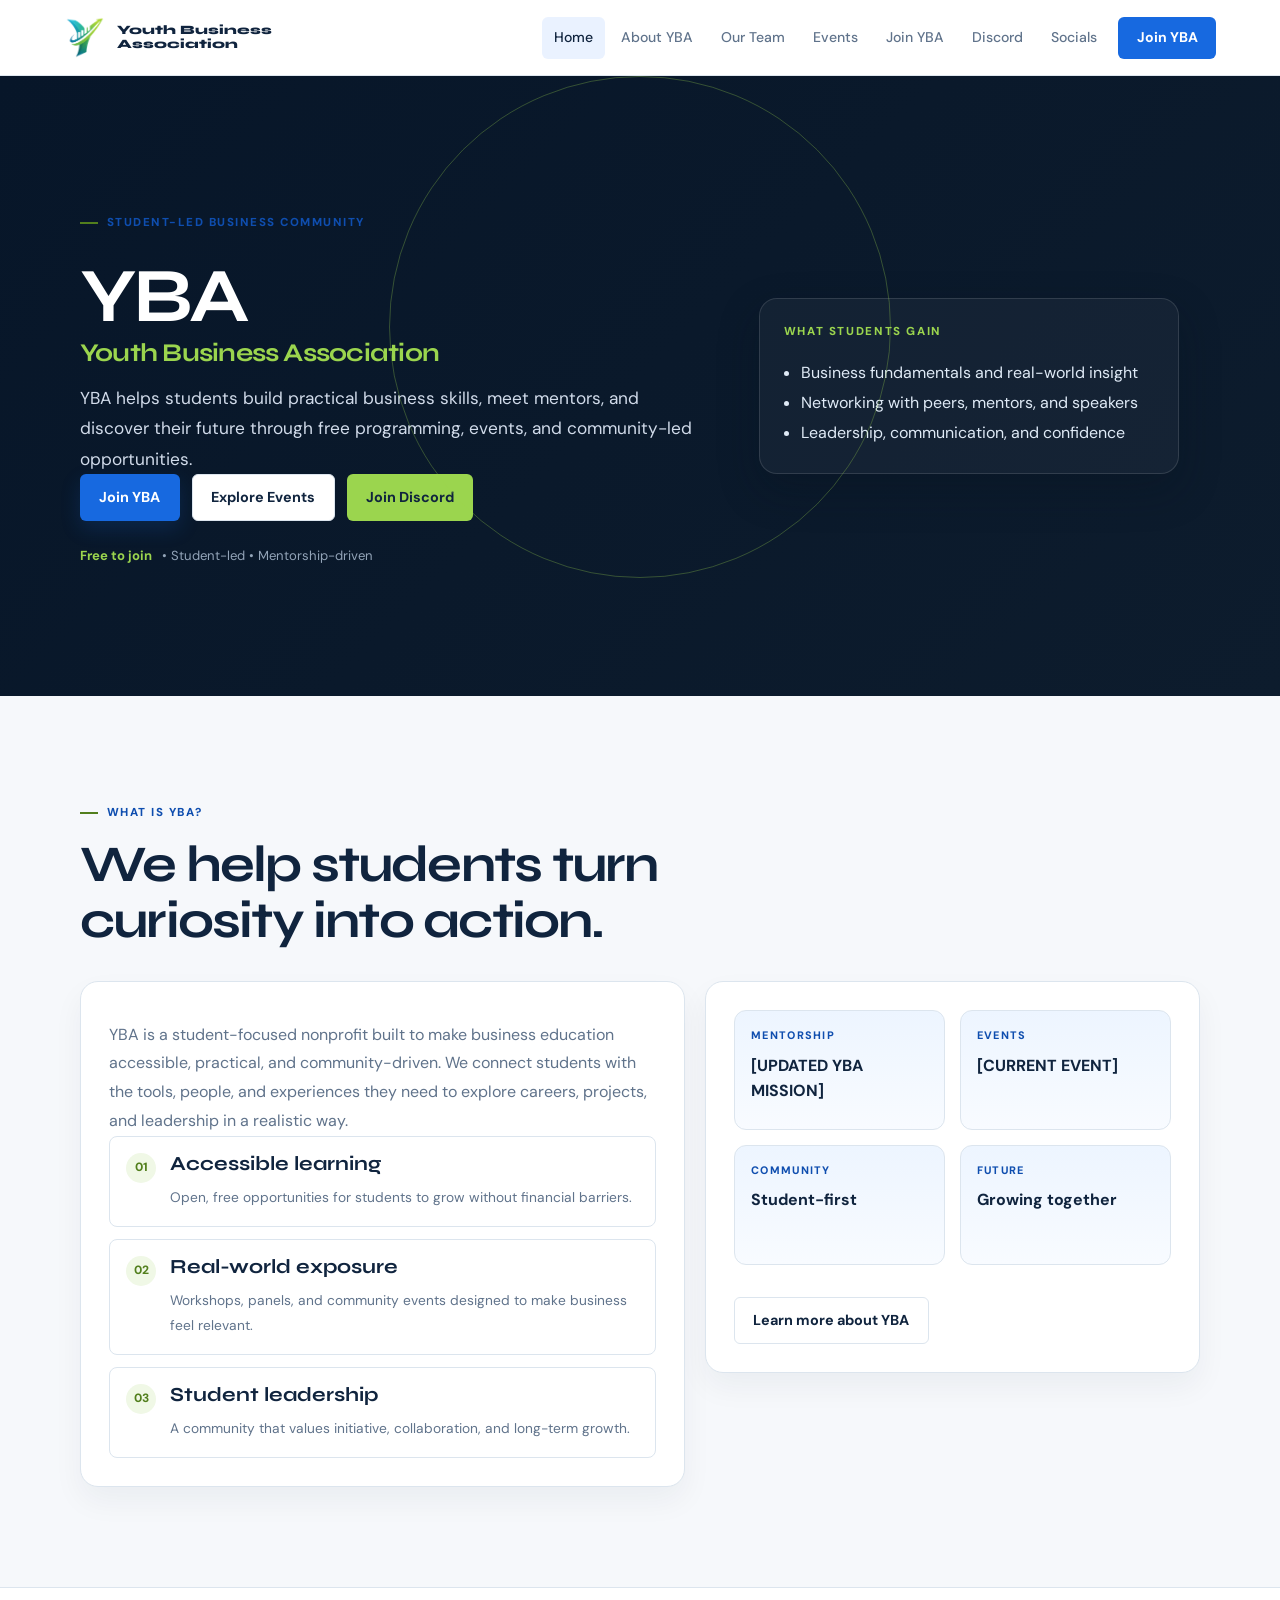
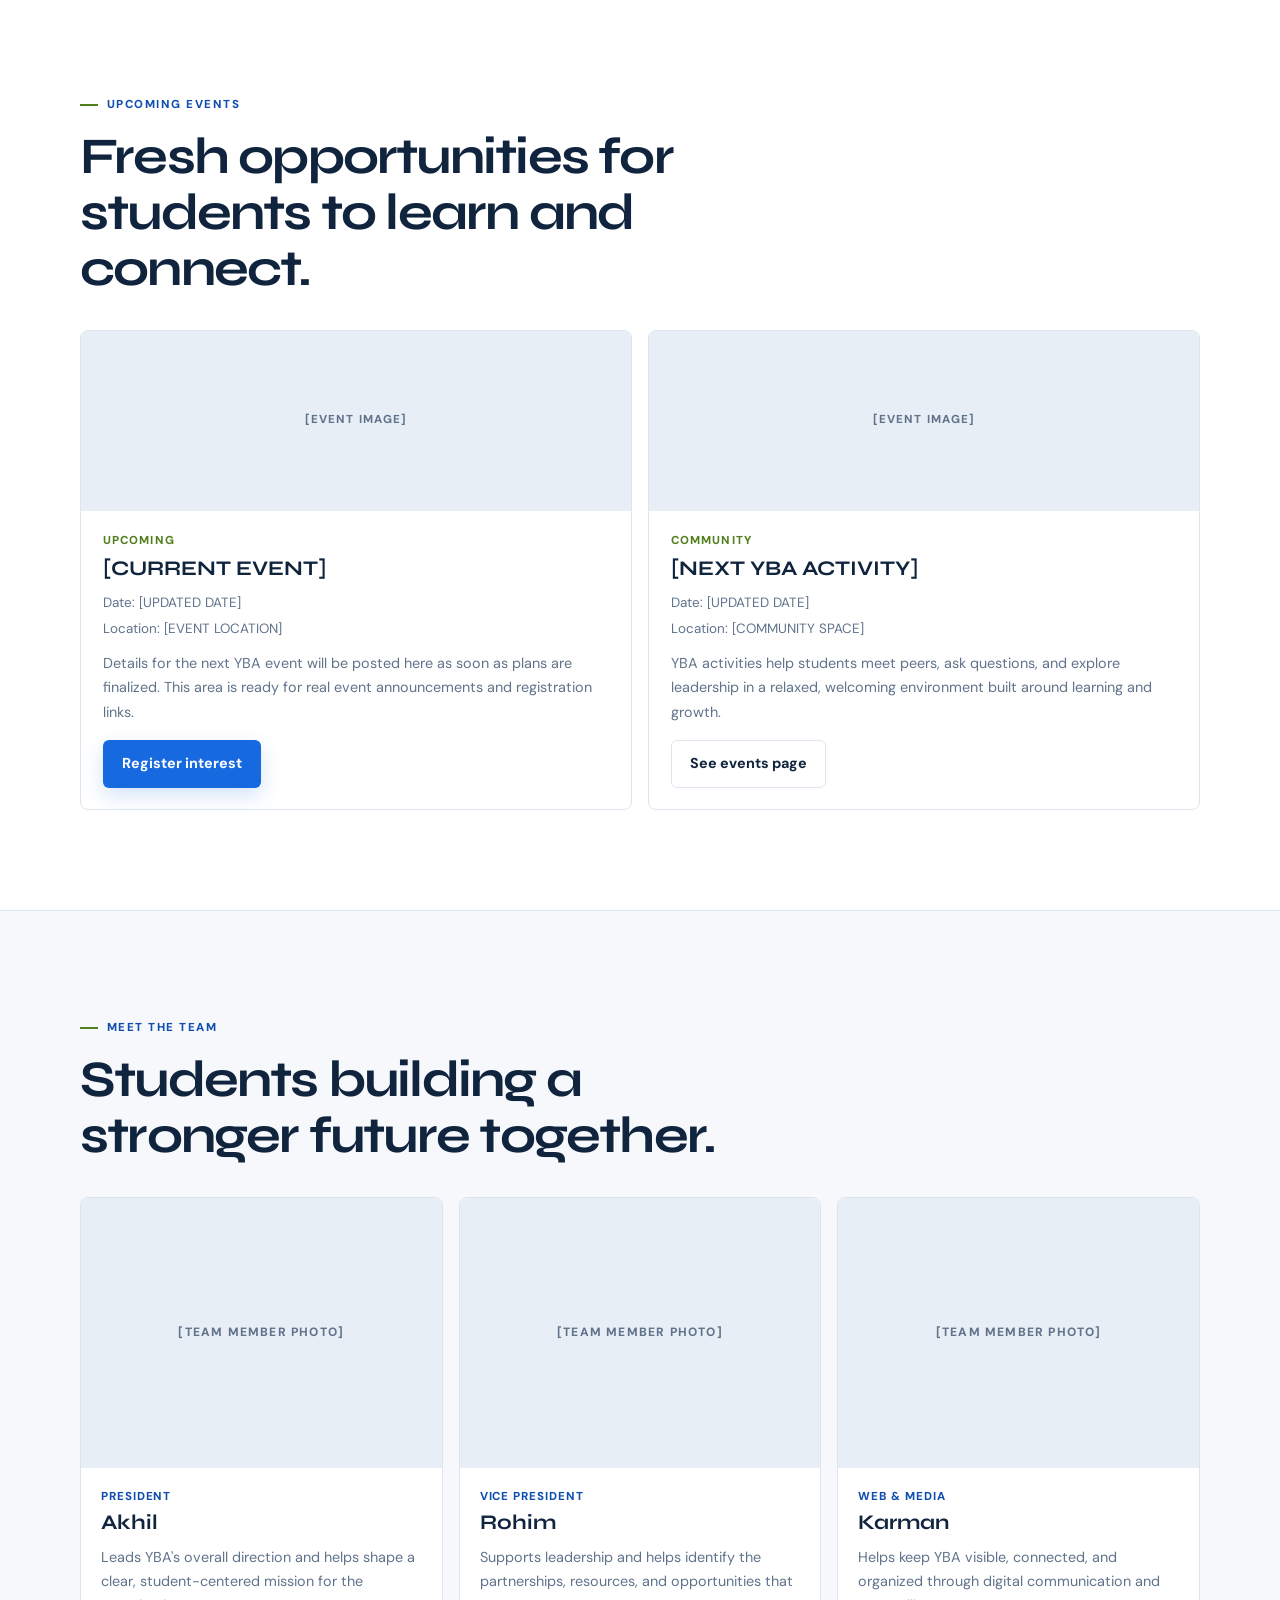
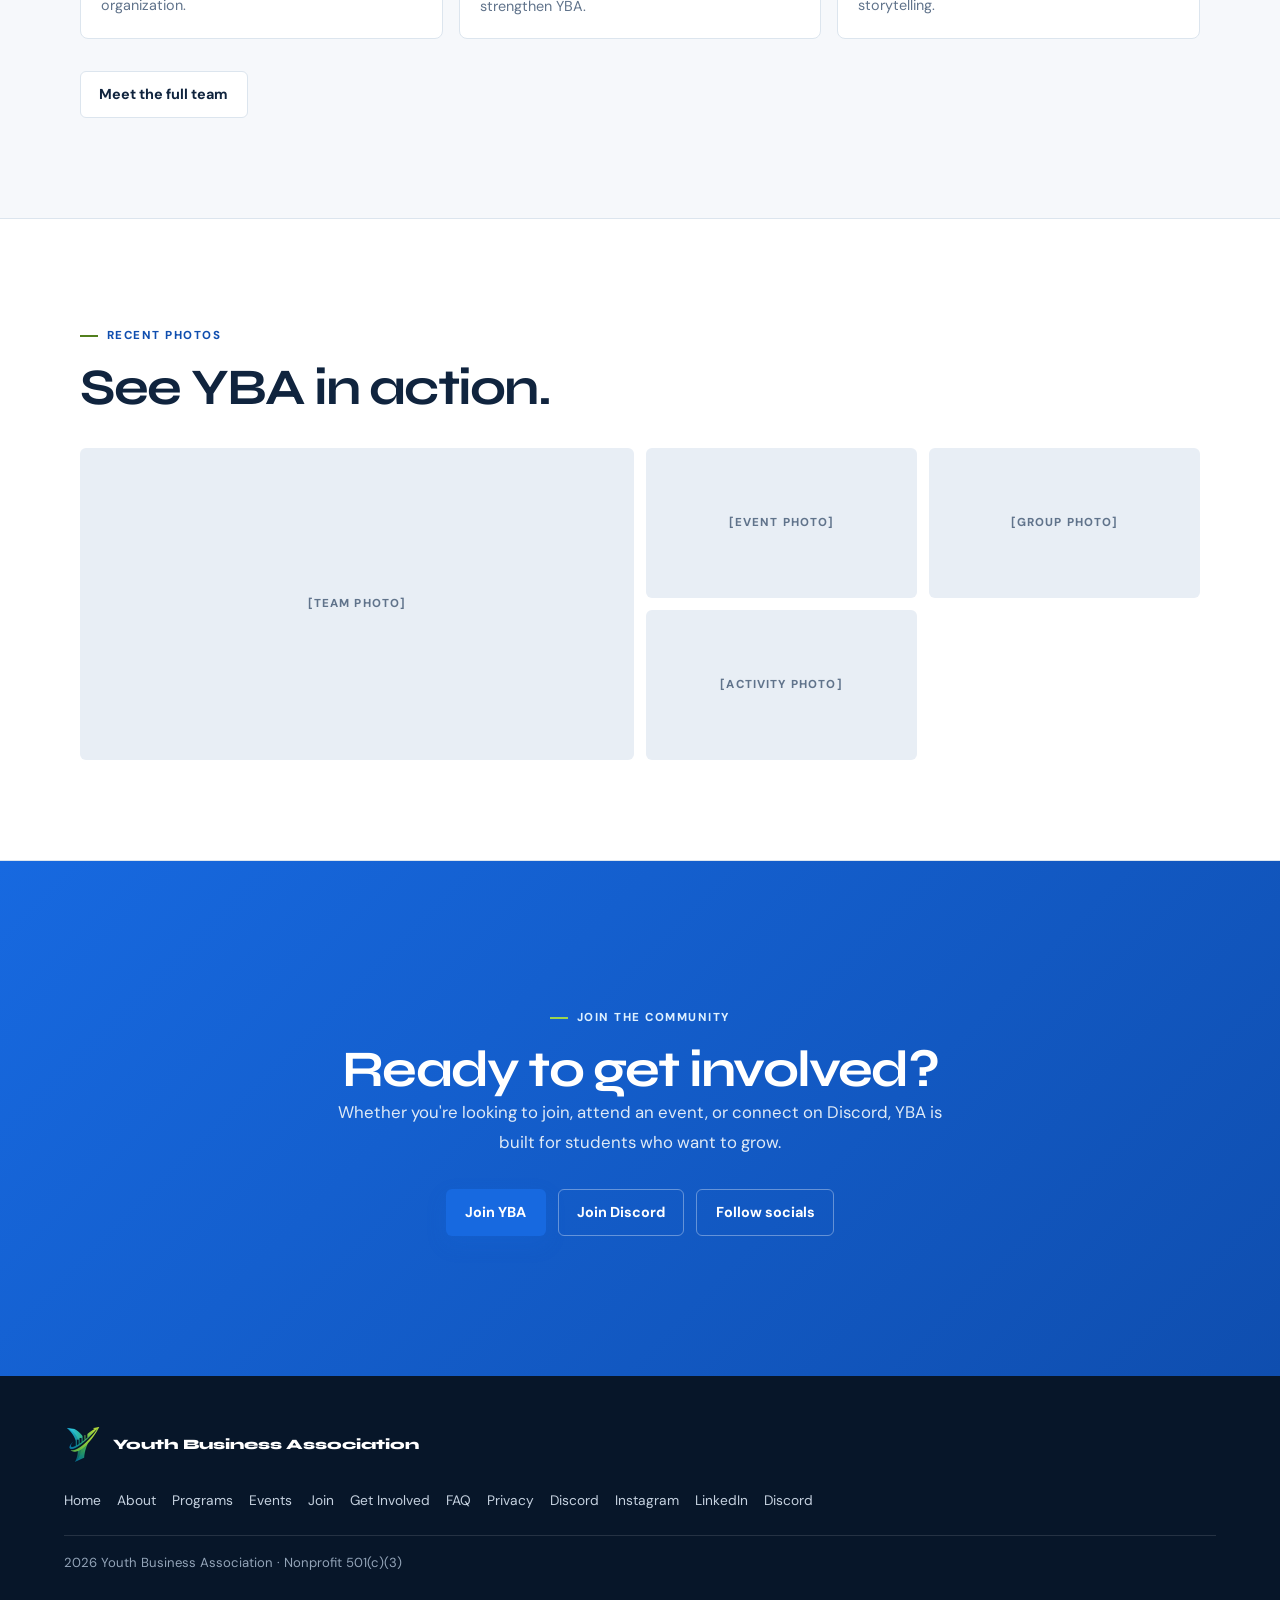
==== commit 067eb7e4: "Polish inner pages and optimize site assets" ====
--- a/index.html
+++ b/index.html
@@ -12,23 +12,23 @@
 <meta property="og:description" content="Youth Business Association helps students build real-world business skills through free mentorship, workshops, events, and community. 100% free to join.">
 <meta property="og:type" content="website">
 <meta property="og:url" content="https://youthbizassociation.github.io/yba/">
-<meta property="og:image" content="https://youthbizassociation.github.io/yba/images/logo-cropped.png">
+<meta property="og:image" content="https://youthbizassociation.github.io/yba/images/logo-social.png">
 <meta property="og:image:alt" content="Youth Business Association logo">
 <meta property="og:image:width" content="512">
-<meta property="og:image:height" content="512">
+<meta property="og:image:height" content="550">
 <meta property="og:site_name" content="Youth Business Association">
 <meta name="twitter:card" content="summary_large_image">
 <meta name="twitter:title" content="Youth Business Association | Free Business Education for Students">
 <meta name="twitter:description" content="Youth Business Association helps students build real-world business skills through free mentorship, workshops, events, and community.">
-<meta name="twitter:image" content="https://youthbizassociation.github.io/yba/images/logo-cropped.png">
+<meta name="twitter:image" content="https://youthbizassociation.github.io/yba/images/logo-social.png">
 <title>Youth Business Association | Free Business Education for Students</title>
-<link rel="icon" type="image/png" href="images/logo-cropped.png">
-<link rel="apple-touch-icon" href="images/logo-cropped.png">
+<link rel="icon" type="image/png" href="images/logo-nav.png">
+<link rel="apple-touch-icon" href="images/logo-nav.png">
 <link rel="manifest" href="site.webmanifest">
 <link rel="preconnect" href="https://fonts.googleapis.com">
 <link rel="preconnect" href="https://fonts.gstatic.com" crossorigin>
 <link href="https://fonts.googleapis.com/css2?family=Syne:wght@400;600;700;800&family=DM+Sans:ital,wght@0,300;0,400;0,500;1,300&display=swap" rel="stylesheet">
-<link rel="preload" as="image" href="images/logo-cropped.png">
+<link rel="preload" as="image" href="images/logo-nav.png">
 <link rel="stylesheet" href="styles.css">
 <script type="application/ld+json">
 {
@@ -38,7 +38,7 @@
       "@type": "Organization",
       "name": "Youth Business Association",
       "url": "https://youthbizassociation.github.io/yba/",
-      "logo": "https://youthbizassociation.github.io/yba/images/logo-cropped.png",
+      "logo": "https://youthbizassociation.github.io/yba/images/logo-social.png",
       "email": "youthbusinessassociation@outlook.com",
       "description": "A nonprofit helping students build real-world business skills through free mentorship, workshops, speaker panels, and community.",
       "foundingDate": "2025",
@@ -61,7 +61,7 @@
 <body data-page="home">
 <nav aria-label="Primary">
   <a href="index.html" class="nav-logo" aria-label="Youth Business Association home">
-    <img class="brand-mark" src="images/logo-cropped.png" alt="" width="46" height="46" decoding="async">
+    <img class="brand-mark" src="images/logo-nav.png" alt="" width="46" height="50" decoding="async">
     <div class="nav-brand">Youth Business<br>Association</div>
   </a>
   <div class="nav-actions">
@@ -276,41 +276,26 @@
   </section>
 </main>
 
-<footer class="site-footer">
-  <div class="container">
-    <div class="footer-grid">
-      <div>
-        <div class="footer-brand-lockup">
-          <img src="images/logo-cropped.png" alt="Youth Business Association logo" width="38" height="38" decoding="async">
-          <strong>Youth Business<br>Association</strong>
-        </div>
-        <p class="footer-copy">A student-led nonprofit helping young people explore business, leadership, and real-world opportunity through free mentorship and community.</p>
-      </div>
-      <div class="footer-col">
-        <h3>Explore</h3>
-        <div class="footer-links">
-          <a href="index.html">Home</a>
-          <a href="about.html">About YBA</a>
-          <a href="events.html">Events</a>
-          <a href="join.html">Join YBA</a>
-          <a href="discord.html">Discord</a>
-        </div>
-      </div>
-      <div class="footer-col">
-        <h3>Connect</h3>
-        <div class="footer-links">
-          <a href="https://www.instagram.com/youth_business.a" target="_blank" rel="noopener noreferrer">Instagram</a>
-          <a href="https://www.linkedin.com/company/youth-biz-association/" target="_blank" rel="noopener noreferrer">LinkedIn</a>
-          <a href="https://discord.gg/QXCjg9n4sF" target="_blank" rel="noopener noreferrer">Discord</a>
-          <a href="mailto:youthbusinessassociation@outlook.com">Email</a>
-        </div>
-      </div>
-    </div>
-    <div class="footer-bottom">
-      <span><span id="copyright-year">2026</span> Youth Business Association</span>
-      <span>Nonprofit 501(c)(3)</span>
-    </div>
+<footer>
+  <div class="footer-logo">
+    <img src="images/logo-footer.png" alt="" width="38" height="41" decoding="async">
+    <div class="footer-brand">Youth Business Association</div>
   </div>
+  <div class="footer-links">
+    <a href="index.html">Home</a>
+    <a href="about.html">About</a>
+    <a href="programs.html">Programs</a>
+    <a href="events.html">Events</a>
+    <a href="join.html">Join</a>
+    <a href="get-involved.html">Get Involved</a>
+    <a href="faq.html">FAQ</a>
+    <a href="privacy.html">Privacy</a>
+    <a href="discord.html">Discord</a>
+    <a href="https://www.instagram.com/youth_business.a" target="_blank" rel="noopener noreferrer">Instagram</a>
+    <a href="https://www.linkedin.com/company/youth-biz-association/" target="_blank" rel="noopener noreferrer">LinkedIn</a>
+    <a href="https://discord.gg/QXCjg9n4sF" target="_blank" rel="noopener noreferrer">Discord</a>
+  </div>
+  <div class="footer-copy"><span id="copyright-year">2026</span> Youth Business Association &middot; Nonprofit 501(c)(3)</div>
 </footer>
 
 <div class="discord-float" id="discordFloat" aria-label="Join our Discord server" role="complementary">
--- a/styles.css
+++ b/styles.css
@@ -503,3 +503,165 @@
     width: 100%;
   }
 }
+
+/* Inner pages */
+nav[aria-label="Primary"] {
+  position: fixed;
+  inset: 0 0 auto;
+  z-index: 20;
+  display: flex;
+  align-items: center;
+  justify-content: space-between;
+  min-height: 76px;
+  padding: 0 clamp(1.25rem, 5vw, 4.5rem);
+  background: rgba(255, 255, 255, 0.94);
+  border-bottom: 1px solid rgba(220, 229, 238, 0.9);
+  backdrop-filter: blur(16px);
+}
+.hero-grid {
+  position: absolute;
+  inset: 0;
+  opacity: 0.22;
+  background-image: linear-gradient(rgba(255,255,255,0.08) 1px, transparent 1px), linear-gradient(90deg, rgba(255,255,255,0.08) 1px, transparent 1px);
+  background-size: 44px 44px;
+  mask-image: linear-gradient(to bottom, black, transparent 90%);
+  pointer-events: none;
+}
+.page-hero-inner,
+.section-inner {
+  position: relative;
+  width: min(1120px, calc(100% - 2.5rem));
+  margin-inline: auto;
+}
+.page-hero-inner { z-index: 1; }
+.hero-badge,
+.section-label {
+  display: inline-flex;
+  align-items: center;
+  gap: 0.55rem;
+  color: var(--green-dark);
+  font-size: 0.72rem;
+  font-weight: 800;
+  letter-spacing: 0.13em;
+  text-transform: uppercase;
+}
+.hero-badge { color: var(--green); margin-bottom: 1rem; }
+.hero-badge span {
+  width: 18px;
+  height: 2px;
+  background: currentColor;
+}
+.section-label { margin-bottom: 0.8rem; }
+.section-sub,
+.mission-copy,
+.section-sub { color: var(--muted); font-size: 1.06rem; line-height: 1.8; }
+.section-title { max-width: 760px; margin-bottom: 2rem; }
+.section-actions { display: flex; flex-wrap: wrap; gap: 0.75rem; margin-top: 2rem; }
+.mission,
+.testimonials { padding: 6rem 0; background: var(--white); border-block: 1px solid var(--line); }
+.mission-grid { display: grid; grid-template-columns: minmax(0, 1fr) minmax(0, 0.95fr); gap: clamp(2rem, 7vw, 6rem); align-items: center; }
+.mission-copy { margin-top: 1rem; }
+.mission-cta { margin-top: 1.5rem; }
+.mission-visual { min-width: 0; }
+.pillars { display: grid; gap: 0.8rem; padding: 1.5rem; background: var(--paper); border: 1px solid var(--line); border-radius: var(--radius); box-shadow: var(--shadow); }
+.pillar { display: flex; gap: 1rem; padding: 1rem; background: var(--white); border: 1px solid var(--line); border-radius: var(--radius); }
+.pillar-icon,
+.author-avatar { display: grid; place-items: center; flex: 0 0 38px; width: 38px; height: 38px; border-radius: 50%; background: var(--green-soft); color: var(--green-dark); font-family: var(--font-display); font-size: 0.78rem; font-weight: 800; }
+.pillar-title { font-family: var(--font-display); font-weight: 700; }
+.pillar-desc { margin-top: 0.25rem; color: var(--muted); font-size: 0.9rem; line-height: 1.65; }
+.feature-grid,
+.leadership-grid,
+.testimonials-grid { display: grid; grid-template-columns: repeat(3, minmax(0, 1fr)); gap: 1rem; }
+.feature-card,
+.e-card,
+.testimonial-card,
+.faq-item,
+.policy-block,
+.join-box { background: var(--white); border: 1px solid var(--line); border-radius: var(--radius); box-shadow: var(--shadow); }
+.feature-card { padding: 1.5rem; }
+.feature-card h3 { font-size: 1.18rem; }
+.feature-card p { margin-top: 0.6rem; color: var(--muted); font-size: 0.92rem; line-height: 1.75; }
+.btn-outline,
+.btn-dark,
+.btn-primary {
+  display: inline-flex;
+  align-items: center;
+  justify-content: center;
+  min-height: 46px;
+  padding: 0.7rem 1.15rem;
+  border: 1px solid transparent;
+  border-radius: 6px;
+  font-size: 0.9rem;
+  font-weight: 700;
+  text-decoration: none;
+  transition: transform 180ms ease, background 180ms ease, border-color 180ms ease, color 180ms ease;
+}
+.btn-outline { border-color: var(--blue); color: var(--blue-dark); background: transparent; }
+.btn-outline:hover { color: var(--white); background: var(--blue); transform: translateY(-2px); }
+.btn-dark { color: var(--white); background: var(--ink); cursor: pointer; }
+.btn-dark:hover { background: var(--ink-deep); transform: translateY(-2px); }
+.footer-logo { display: flex; align-items: center; gap: 0.7rem; }
+.footer-logo img { width: 38px; height: 41px; border-radius: 6px; object-fit: cover; }
+.footer-brand { font-family: var(--font-display); font-size: 0.9rem; font-weight: 800; }
+footer { padding: 3rem max(1.25rem, 5vw) 2rem; background: var(--ink-deep); color: var(--white); }
+footer .footer-links { display: flex; flex-wrap: wrap; gap: 0.45rem 1rem; max-width: 900px; margin-top: 1.5rem; }
+footer .footer-links a { color: #c5d1df; font-size: 0.86rem; text-decoration: none; }
+footer .footer-links a:hover { color: var(--green); }
+footer .footer-copy { max-width: none; margin-top: 1.5rem; padding-top: 1rem; border-top: 1px solid rgba(255,255,255,0.12); color: var(--muted-light); }
+.leadership-grid { grid-template-columns: repeat(3, minmax(0, 1fr)); }
+.e-card { overflow: hidden; }
+.leadership-card .image { min-height: 130px; background: linear-gradient(135deg, var(--blue-soft), var(--green-soft)); }
+.infotop { padding: 1.25rem; }
+.icon { display: block; }
+.leadership-logo { width: 64px; height: 69px; margin-bottom: 0.85rem; border-radius: 7px; object-fit: cover; }
+.leadership-role { color: var(--blue-dark); font-size: 0.72rem; font-weight: 800; letter-spacing: 0.08em; text-transform: uppercase; }
+.name { margin-top: 0.3rem; font-family: var(--font-display); font-size: 1.25rem; font-weight: 700; }
+.leadership-summary { margin-top: 0.55rem; color: var(--muted); font-size: 0.9rem; line-height: 1.7; }
+.testimonial-card { padding: 1.5rem; }
+.testimonial-text { color: var(--ink); line-height: 1.75; }
+.testimonial-author { display: flex; gap: 0.75rem; align-items: center; margin-top: 1.25rem; }
+.author-avatar { flex-basis: 42px; width: 42px; height: 42px; }
+.author-name { font-weight: 700; }
+.author-role { color: var(--muted); font-size: 0.8rem; }
+.programs-grid { display: grid; grid-template-columns: repeat(3, minmax(0, 1fr)); gap: 1rem; }
+.program-card { position: relative; padding: 1.5rem; background: var(--white); border: 1px solid var(--line); border-radius: var(--radius); box-shadow: var(--shadow); }
+.program-emoji { display: grid; place-items: center; width: 46px; height: 46px; margin-bottom: 1rem; background: var(--green-soft); border-radius: 50%; font-size: 1.35rem; }
+.program-title { font-family: var(--font-display); font-size: 1.15rem; font-weight: 700; }
+.program-desc { margin-top: 0.55rem; color: var(--muted); font-size: 0.9rem; line-height: 1.7; }
+.program-tag { display: inline-flex; margin-top: 1rem; padding: 0.3rem 0.55rem; background: var(--blue-soft); color: var(--blue-dark); border-radius: 4px; font-size: 0.7rem; font-weight: 800; letter-spacing: 0.06em; text-transform: uppercase; }
+.faq-list { display: grid; gap: 0.8rem; max-width: 860px; }
+.faq-item { padding: 1.35rem 1.5rem; }
+.faq-item h3 { font-size: 1.05rem; }
+.faq-item p { margin-top: 0.5rem; color: var(--muted); line-height: 1.75; }
+.join { padding: 6rem 0; background: var(--blue-soft); }
+.join-box { max-width: 820px; margin: 0 auto; padding: clamp(1.5rem, 5vw, 3rem); }
+.join-box > p { margin-top: 0.75rem; color: var(--muted); }
+.join-form { margin-top: 1.5rem; }
+.policy-content { display: grid; gap: 1rem; max-width: 860px; padding-block: 5rem; }
+.policy-block { padding: 1.5rem; }
+.policy-block h2 { font-size: 1.35rem; }
+.policy-block p { margin-top: 0.65rem; color: var(--muted); line-height: 1.8; }
+
+@media (max-width: 900px) {
+  .mission-grid,
+  .feature-grid,
+  .leadership-grid,
+  .testimonials-grid,
+  .programs-grid { grid-template-columns: repeat(2, minmax(0, 1fr)); }
+  .mission-grid { align-items: start; }
+  nav[aria-label="Primary"] .nav-links { top: 76px; }
+}
+@media (max-width: 640px) {
+  .section-inner,
+  .page-hero-inner { width: min(100% - 2rem, 1120px); }
+  .page-hero { padding: 5rem 0 4rem; }
+  .mission,
+  .testimonials,
+  .join { padding: 4.5rem 0; }
+  .mission-grid,
+  .feature-grid,
+  .leadership-grid,
+  .testimonials-grid,
+  .programs-grid { grid-template-columns: 1fr; }
+  footer .footer-links { display: grid; grid-template-columns: repeat(2, minmax(0, 1fr)); }
+}
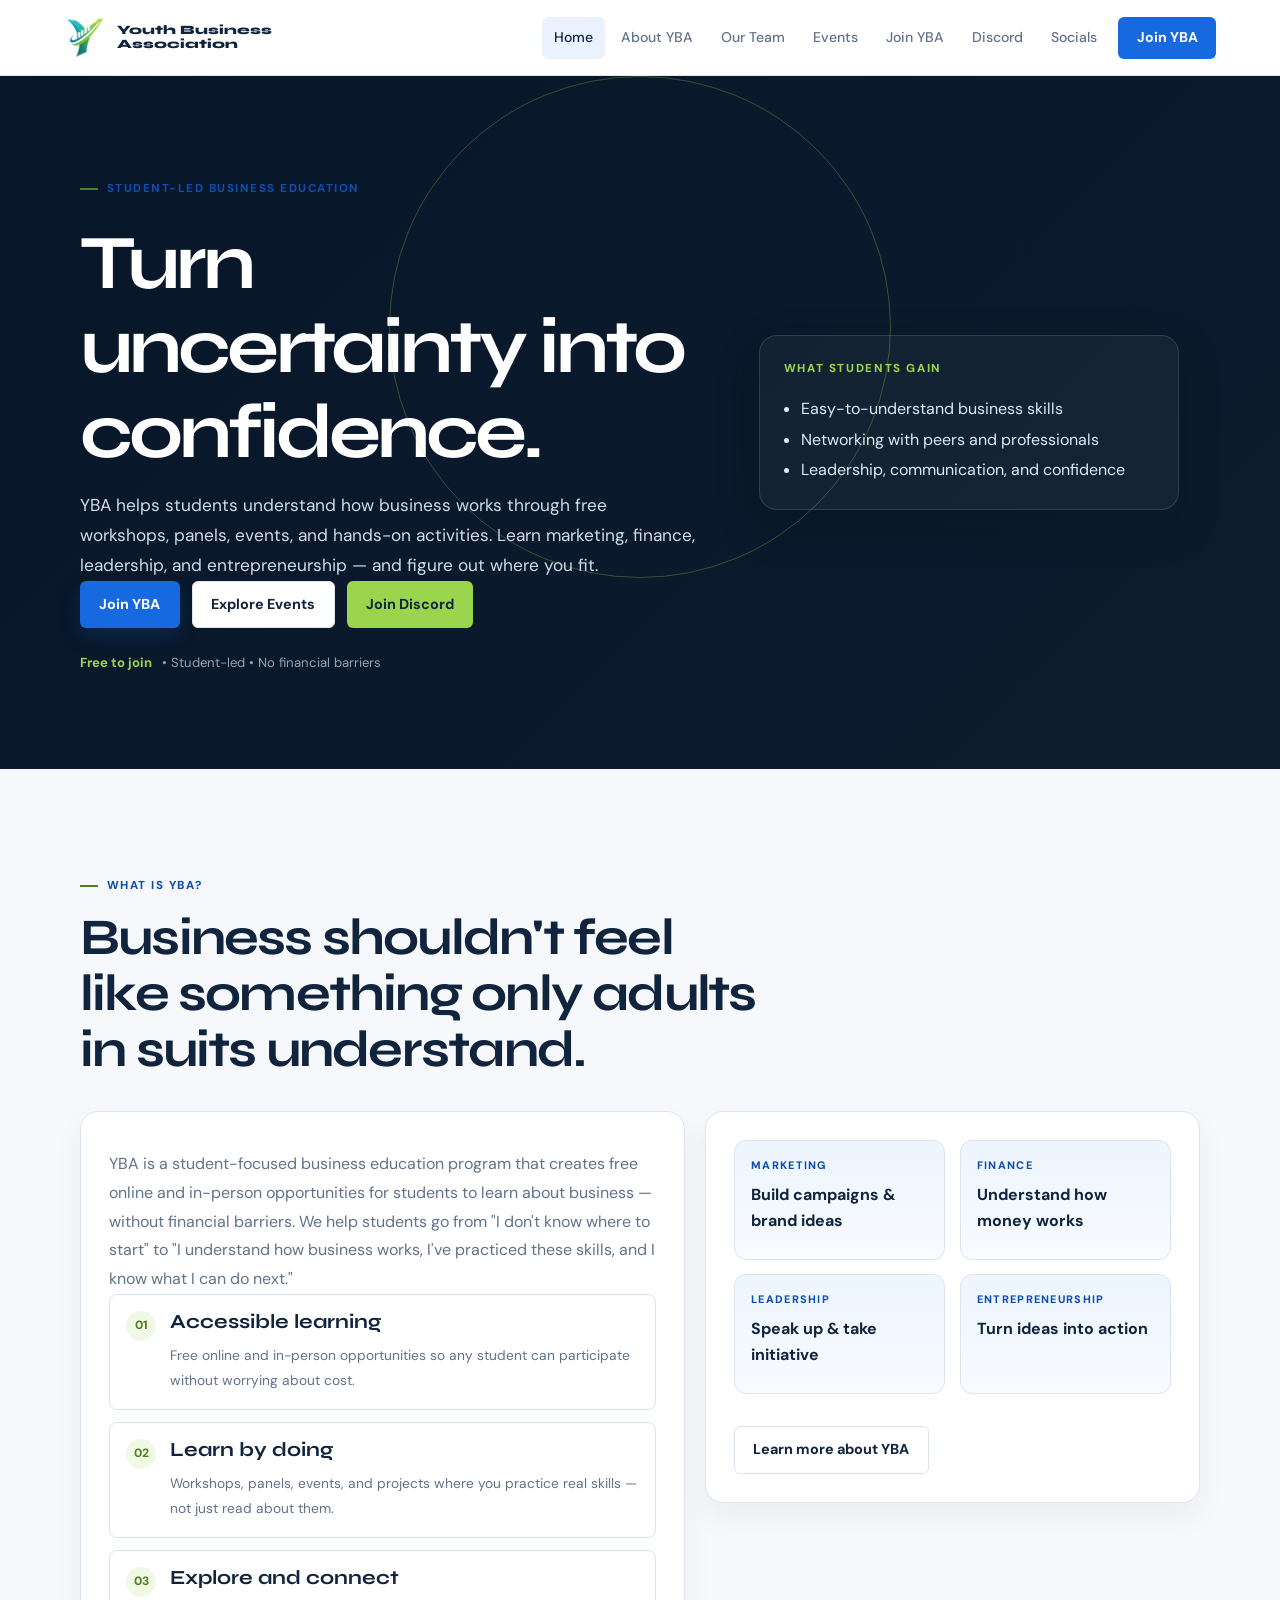
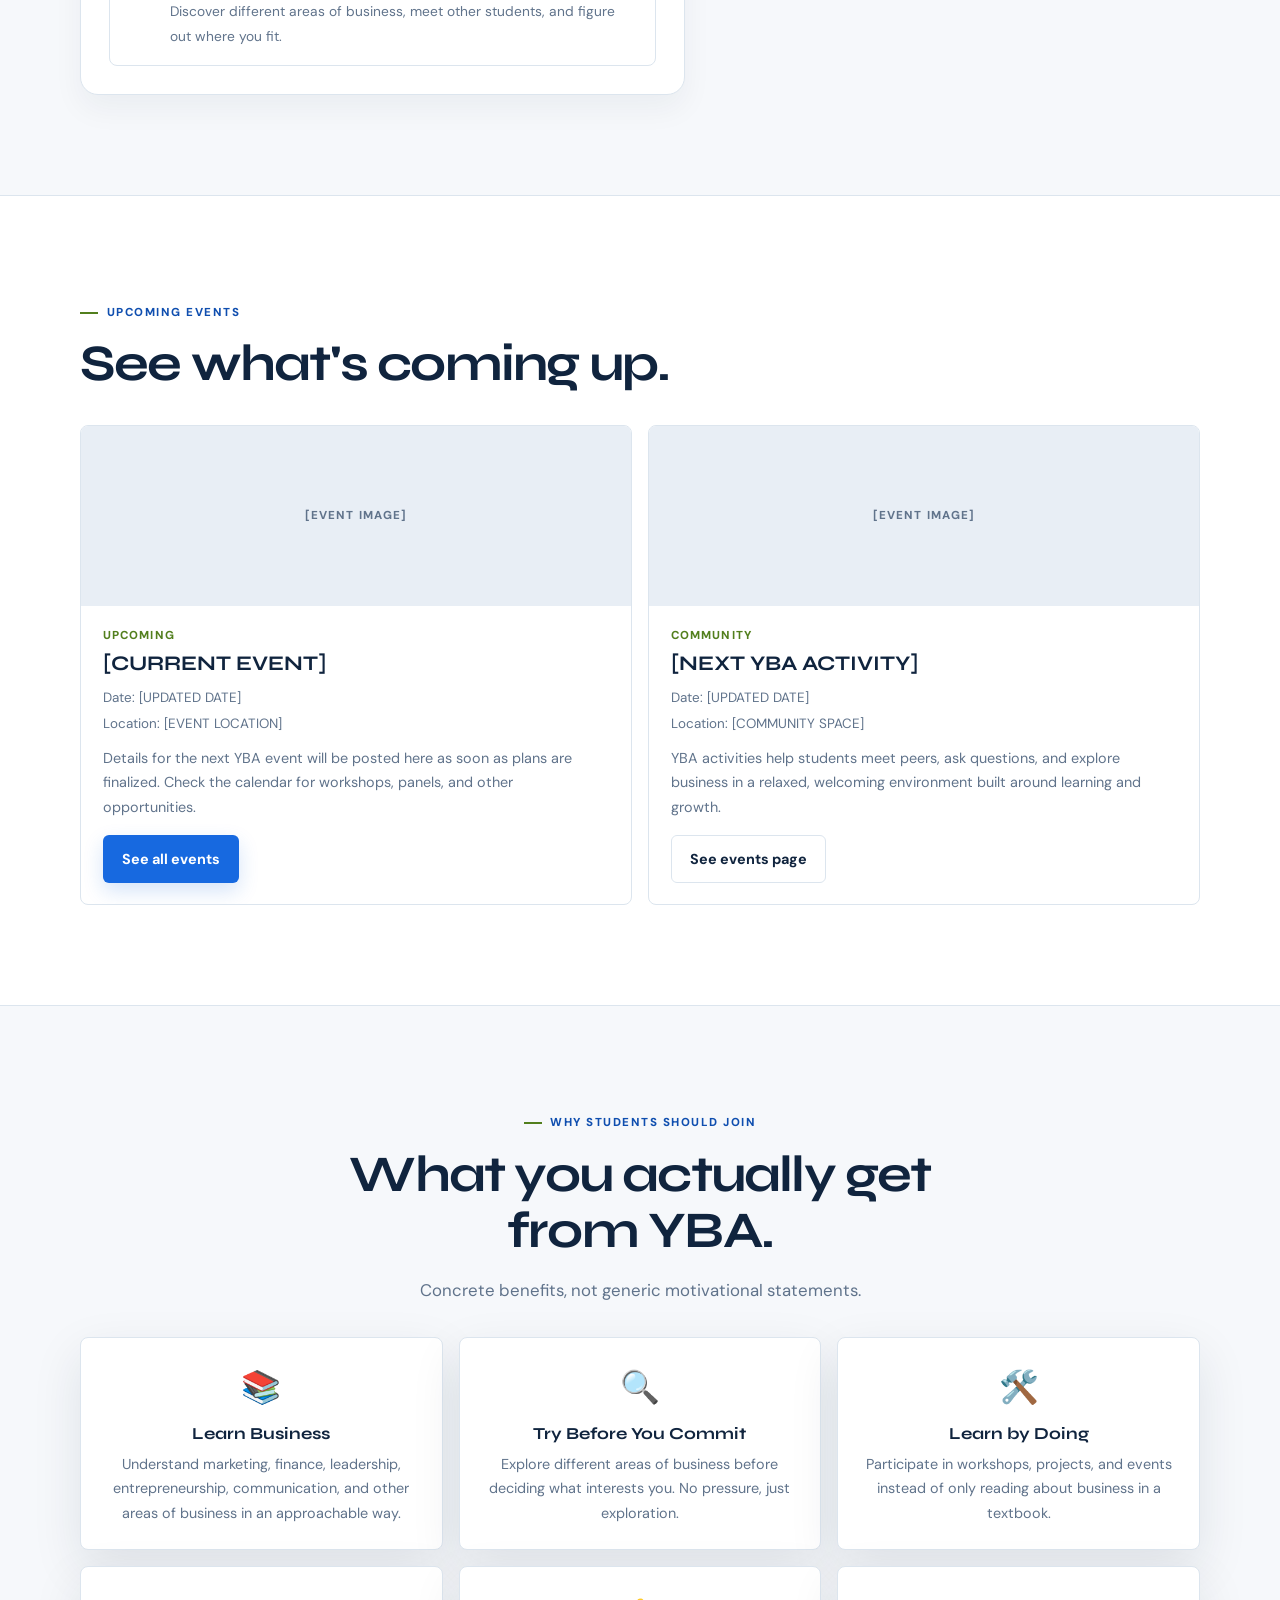
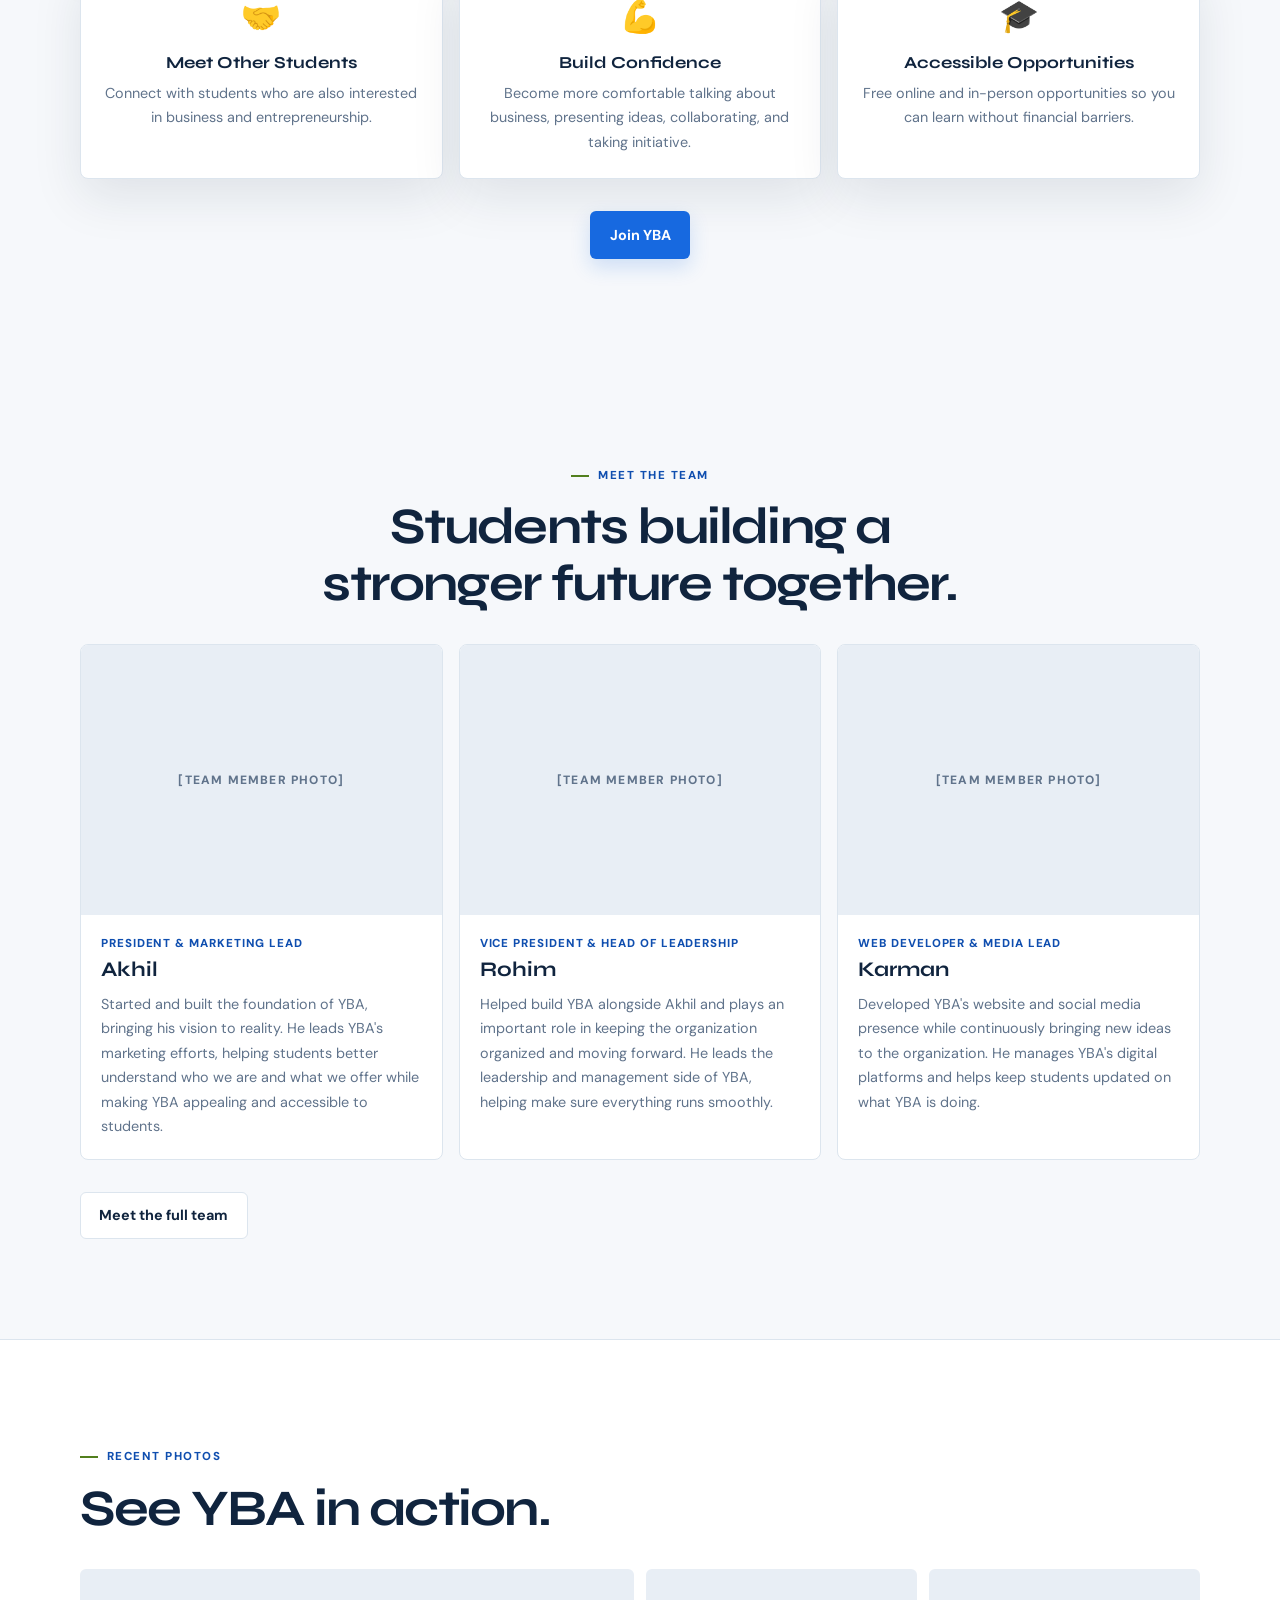
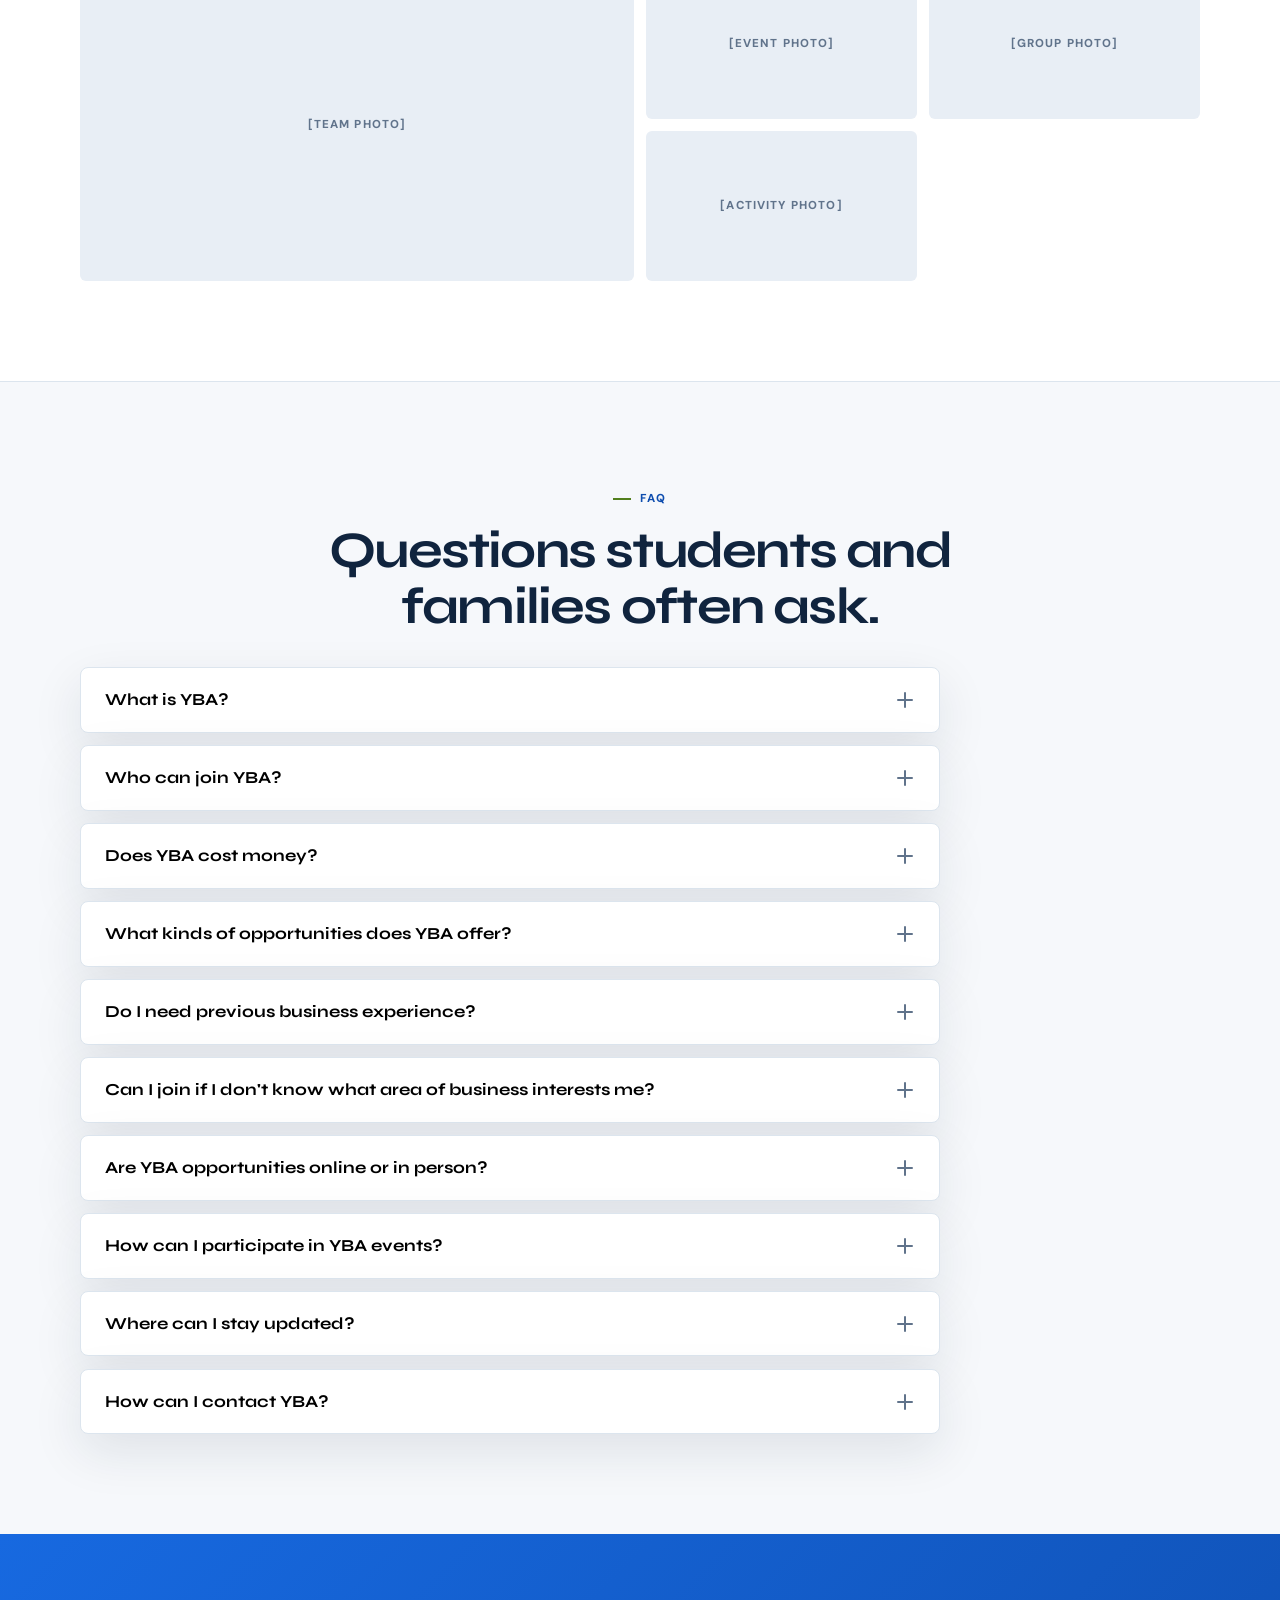
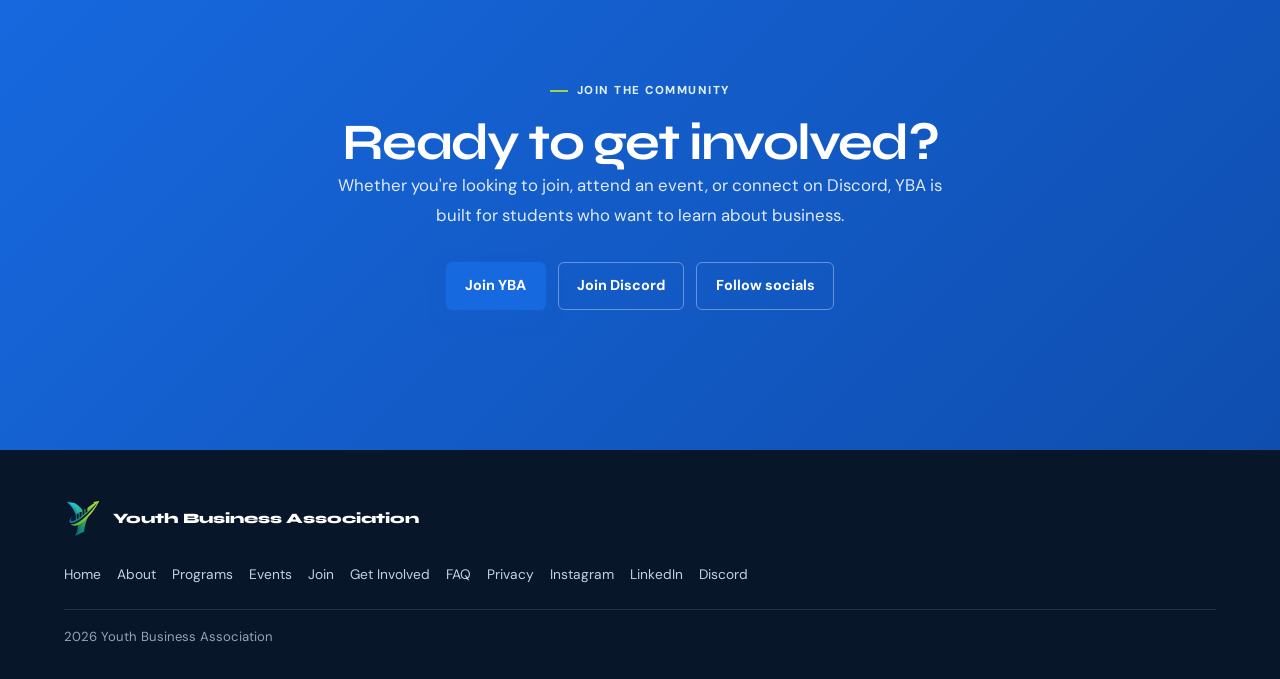
==== commit 77c0e6e9: "LEBRON" ====
--- a/index.html
+++ b/index.html
@@ -3,13 +3,13 @@
 <head>
 <meta charset="UTF-8">
 <meta name="viewport" content="width=device-width, initial-scale=1.0">
-<meta name="description" content="Youth Business Association is a free nonprofit helping students build real-world business skills through mentorship, workshops, speaker panels, and community.">
+<meta name="description" content="Youth Business Association is a free student business education program helping students learn, practice, and explore business through workshops, panels, events, and community.">
 <meta name="author" content="Youth Business Association">
 <meta name="robots" content="index,follow,max-image-preview:large">
 <meta name="theme-color" content="#0a1628">
 <link rel="canonical" href="https://youthbizassociation.github.io/yba/">
 <meta property="og:title" content="Youth Business Association | Free Business Education for Students">
-<meta property="og:description" content="Youth Business Association helps students build real-world business skills through free mentorship, workshops, events, and community. 100% free to join.">
+<meta property="og:description" content="YBA helps students learn business through free workshops, panels, events, and community. Explore marketing, finance, leadership, and entrepreneurship.">
 <meta property="og:type" content="website">
 <meta property="og:url" content="https://youthbizassociation.github.io/yba/">
 <meta property="og:image" content="https://youthbizassociation.github.io/yba/images/logo-social.png">
@@ -19,7 +19,7 @@
 <meta property="og:site_name" content="Youth Business Association">
 <meta name="twitter:card" content="summary_large_image">
 <meta name="twitter:title" content="Youth Business Association | Free Business Education for Students">
-<meta name="twitter:description" content="Youth Business Association helps students build real-world business skills through free mentorship, workshops, events, and community.">
+<meta name="twitter:description" content="YBA helps students learn business through free workshops, panels, events, and community.">
 <meta name="twitter:image" content="https://youthbizassociation.github.io/yba/images/logo-social.png">
 <title>Youth Business Association | Free Business Education for Students</title>
 <link rel="icon" type="image/png" href="images/logo-nav.png">
@@ -40,9 +40,8 @@
       "url": "https://youthbizassociation.github.io/yba/",
       "logo": "https://youthbizassociation.github.io/yba/images/logo-social.png",
       "email": "youthbusinessassociation@outlook.com",
-      "description": "A nonprofit helping students build real-world business skills through free mentorship, workshops, speaker panels, and community.",
+      "description": "A student-focused business education program offering free workshops, panels, events, and community for students.",
       "foundingDate": "2025",
-      "nonprofitStatus": "Nonprofit501c3",
       "sameAs": [
         "https://www.instagram.com/youth_business.a",
         "https://www.linkedin.com/company/youth-biz-association/",
@@ -78,7 +77,7 @@
       <li><a href="about.html#team">Our Team</a></li>
       <li><a href="events.html">Events</a></li>
       <li><a href="join.html">Join YBA</a></li>
-      <li><a href="discord.html">Discord</a></li>
+      <li><a href="https://discord.gg/QXCjg9n4sF" target="_blank" rel="noopener noreferrer">Discord</a></li>
       <li><a href="https://www.instagram.com/youth_business.a" target="_blank" rel="noopener noreferrer">Socials</a></li>
       <li><a href="join.html" class="nav-cta">Join YBA</a></li>
     </ul>
@@ -89,22 +88,22 @@
   <section class="yba-hero">
     <div class="container yba-hero__inner">
       <div class="yba-hero__content reveal">
-        <div class="eyebrow">Student-led business community</div>
-        <h1>YBA <span>Youth Business Association</span></h1>
-        <p class="lead">YBA helps students build practical business skills, meet mentors, and discover their future through free programming, events, and community-led opportunities.</p>
+        <div class="eyebrow">Student-led business education</div>
+        <h1>Turn uncertainty into confidence.</h1>
+        <p class="lead">YBA helps students understand how business works through free workshops, panels, events, and hands-on activities. Learn marketing, finance, leadership, and entrepreneurship — and figure out where you fit.</p>
         <div class="btn-row">
           <a href="join.html" class="btn btn-primary">Join YBA</a>
           <a href="events.html" class="btn btn-ghost">Explore Events</a>
-          <a href="discord.html" class="btn btn-green">Join Discord</a>
+          <a href="https://discord.gg/QXCjg9n4sF" class="btn btn-green" target="_blank" rel="noopener noreferrer">Join Discord</a>
         </div>
-        <div class="hero-note"><strong>Free to join</strong> • Student-led • Mentorship-driven</div>
+        <div class="hero-note"><strong>Free to join</strong> • Student-led • No financial barriers</div>
       </div>
       <div class="yba-hero__panel reveal">
         <div class="yba-panel-card">
           <div class="panel-kicker">What students gain</div>
           <ul>
-            <li>Business fundamentals and real-world insight</li>
-            <li>Networking with peers, mentors, and speakers</li>
+            <li>Easy-to-understand business skills</li>
+            <li>Networking with peers and professionals</li>
             <li>Leadership, communication, and confidence</li>
           </ul>
         </div>
@@ -116,31 +115,31 @@
     <div class="container">
       <div class="section-heading">
         <div class="eyebrow">What is YBA?</div>
-        <h2>We help students turn curiosity into action.</h2>
+        <h2>Business shouldn't feel like something only adults in suits understand.</h2>
       </div>
       <div class="split-grid">
         <div class="feature-panel reveal">
-          <p>YBA is a student-focused nonprofit built to make business education accessible, practical, and community-driven. We connect students with the tools, people, and experiences they need to explore careers, projects, and leadership in a realistic way.</p>
+          <p>YBA is a student-focused business education program that creates free online and in-person opportunities for students to learn about business — without financial barriers. We help students go from "I don't know where to start" to "I understand how business works, I've practiced these skills, and I know what I can do next."</p>
           <div class="value-list">
             <div class="value-item">
               <div class="value-icon">01</div>
               <div>
                 <h3>Accessible learning</h3>
-                <p>Open, free opportunities for students to grow without financial barriers.</p>
+                <p>Free online and in-person opportunities so any student can participate without worrying about cost.</p>
               </div>
             </div>
             <div class="value-item">
               <div class="value-icon">02</div>
               <div>
-                <h3>Real-world exposure</h3>
-                <p>Workshops, panels, and community events designed to make business feel relevant.</p>
+                <h3>Learn by doing</h3>
+                <p>Workshops, panels, events, and projects where you practice real skills — not just read about them.</p>
               </div>
             </div>
             <div class="value-item">
               <div class="value-icon">03</div>
               <div>
-                <h3>Student leadership</h3>
-                <p>A community that values initiative, collaboration, and long-term growth.</p>
+                <h3>Explore and connect</h3>
+                <p>Discover different areas of business, meet other students, and figure out where you fit.</p>
               </div>
             </div>
           </div>
@@ -148,20 +147,20 @@
         <div class="feature-panel reveal">
           <div class="mini-grid">
             <div class="mini-card">
-              <span>Mentorship</span>
-              <strong>[UPDATED YBA MISSION]</strong>
+              <span>Marketing</span>
+              <strong>Build campaigns &amp; brand ideas</strong>
             </div>
             <div class="mini-card">
-              <span>Events</span>
-              <strong>[CURRENT EVENT]</strong>
+              <span>Finance</span>
+              <strong>Understand how money works</strong>
             </div>
             <div class="mini-card">
-              <span>Community</span>
-              <strong>Student-first</strong>
+              <span>Leadership</span>
+              <strong>Speak up &amp; take initiative</strong>
             </div>
             <div class="mini-card">
-              <span>Future</span>
-              <strong>Growing together</strong>
+              <span>Entrepreneurship</span>
+              <strong>Turn ideas into action</strong>
             </div>
           </div>
           <a href="about.html" class="btn btn-ghost btn-inline">Learn more about YBA</a>
@@ -174,7 +173,7 @@
     <div class="container">
       <div class="section-heading">
         <div class="eyebrow">Upcoming events</div>
-        <h2>Fresh opportunities for students to learn and connect.</h2>
+        <h2>See what's coming up.</h2>
       </div>
       <div class="event-grid">
         <article class="event-card reveal">
@@ -186,8 +185,8 @@
               <span>Date: [UPDATED DATE]</span>
               <span>Location: [EVENT LOCATION]</span>
             </div>
-            <p>Details for the next YBA event will be posted here as soon as plans are finalized. This area is ready for real event announcements and registration links.</p>
-            <a href="join.html" class="btn btn-primary">Register interest</a>
+            <p>Details for the next YBA event will be posted here as soon as plans are finalized. Check the calendar for workshops, panels, and other opportunities.</p>
+            <a href="events.html" class="btn btn-primary">See all events</a>
           </div>
         </article>
         <article class="event-card reveal">
@@ -199,7 +198,7 @@
               <span>Date: [UPDATED DATE]</span>
               <span>Location: [COMMUNITY SPACE]</span>
             </div>
-            <p>YBA activities help students meet peers, ask questions, and explore leadership in a relaxed, welcoming environment built around learning and growth.</p>
+            <p>YBA activities help students meet peers, ask questions, and explore business in a relaxed, welcoming environment built around learning and growth.</p>
             <a href="events.html" class="btn btn-ghost">See events page</a>
           </div>
         </article>
@@ -209,7 +208,52 @@
 
   <section class="section">
     <div class="container">
-      <div class="section-heading">
+      <div class="section-heading center">
+        <div class="eyebrow">Why students should join</div>
+        <h2>What you actually get from YBA.</h2>
+        <p>Concrete benefits, not generic motivational statements.</p>
+      </div>
+      <div class="why-join-grid">
+        <article class="why-join-card reveal">
+          <div class="why-join-icon" aria-hidden="true">📚</div>
+          <h3>Learn Business</h3>
+          <p>Understand marketing, finance, leadership, entrepreneurship, communication, and other areas of business in an approachable way.</p>
+        </article>
+        <article class="why-join-card reveal">
+          <div class="why-join-icon" aria-hidden="true">🔍</div>
+          <h3>Try Before You Commit</h3>
+          <p>Explore different areas of business before deciding what interests you. No pressure, just exploration.</p>
+        </article>
+        <article class="why-join-card reveal">
+          <div class="why-join-icon" aria-hidden="true">🛠️</div>
+          <h3>Learn by Doing</h3>
+          <p>Participate in workshops, projects, and events instead of only reading about business in a textbook.</p>
+        </article>
+        <article class="why-join-card reveal">
+          <div class="why-join-icon" aria-hidden="true">🤝</div>
+          <h3>Meet Other Students</h3>
+          <p>Connect with students who are also interested in business and entrepreneurship.</p>
+        </article>
+        <article class="why-join-card reveal">
+          <div class="why-join-icon" aria-hidden="true">💪</div>
+          <h3>Build Confidence</h3>
+          <p>Become more comfortable talking about business, presenting ideas, collaborating, and taking initiative.</p>
+        </article>
+        <article class="why-join-card reveal">
+          <div class="why-join-icon" aria-hidden="true">🎓</div>
+          <h3>Accessible Opportunities</h3>
+          <p>Free online and in-person opportunities so you can learn without financial barriers.</p>
+        </article>
+      </div>
+      <div class="btn-row center-row" style="margin-top: 2rem;">
+        <a href="join.html" class="btn btn-primary">Join YBA</a>
+      </div>
+    </div>
+  </section>
+
+  <section class="section">
+    <div class="container">
+      <div class="section-heading center">
         <div class="eyebrow">Meet the team</div>
         <h2>Students building a stronger future together.</h2>
       </div>
@@ -217,25 +261,25 @@
         <article class="person-card reveal">
           <div class="person-photo">[TEAM MEMBER PHOTO]</div>
           <div class="person-info">
-            <div class="person-role">President</div>
+            <div class="person-role">President &amp; Marketing Lead</div>
             <h3>Akhil</h3>
-            <p>Leads YBA's overall direction and helps shape a clear, student-centered mission for the organization.</p>
+            <p>Started and built the foundation of YBA, bringing his vision to reality. He leads YBA's marketing efforts, helping students better understand who we are and what we offer while making YBA appealing and accessible to students.</p>
           </div>
         </article>
         <article class="person-card reveal">
           <div class="person-photo">[TEAM MEMBER PHOTO]</div>
           <div class="person-info">
-            <div class="person-role">Vice President</div>
+            <div class="person-role">Vice President &amp; Head of Leadership</div>
             <h3>Rohim</h3>
-            <p>Supports leadership and helps identify the partnerships, resources, and opportunities that strengthen YBA.</p>
+            <p>Helped build YBA alongside Akhil and plays an important role in keeping the organization organized and moving forward. He leads the leadership and management side of YBA, helping make sure everything runs smoothly.</p>
           </div>
         </article>
         <article class="person-card reveal">
           <div class="person-photo">[TEAM MEMBER PHOTO]</div>
           <div class="person-info">
-            <div class="person-role">Web &amp; Media</div>
+            <div class="person-role">Web Developer &amp; Media Lead</div>
             <h3>Karman</h3>
-            <p>Helps keep YBA visible, connected, and organized through digital communication and storytelling.</p>
+            <p>Developed YBA's website and social media presence while continuously bringing new ideas to the organization. He manages YBA's digital platforms and helps keep students updated on what YBA is doing.</p>
           </div>
         </article>
       </div>
@@ -260,16 +304,117 @@
     </div>
   </section>
 
+  <section class="section" id="faq">
+    <div class="container">
+      <div class="section-heading center">
+        <div class="eyebrow">FAQ</div>
+        <h2>Questions students and families often ask.</h2>
+      </div>
+      <div class="faq-list">
+        <article class="faq-item reveal">
+          <button class="faq-toggle" type="button" aria-expanded="false">
+            <h3>What is YBA?</h3>
+            <span class="faq-icon" aria-hidden="true"></span>
+          </button>
+          <div class="faq-answer">
+            <p>YBA is a student-focused business education program. We create free online and in-person opportunities for students to learn about business through workshops, panels, events, and community — all without financial barriers.</p>
+          </div>
+        </article>
+        <article class="faq-item reveal">
+          <button class="faq-toggle" type="button" aria-expanded="false">
+            <h3>Who can join YBA?</h3>
+            <span class="faq-icon" aria-hidden="true"></span>
+          </button>
+          <div class="faq-answer">
+            <p>YBA is for students who want to learn about business, entrepreneurship, leadership, and related topics. You don't need any prior experience — we're beginner-friendly.</p>
+          </div>
+        </article>
+        <article class="faq-item reveal">
+          <button class="faq-toggle" type="button" aria-expanded="false">
+            <h3>Does YBA cost money?</h3>
+            <span class="faq-icon" aria-hidden="true"></span>
+          </button>
+          <div class="faq-answer">
+            <p>No. YBA's opportunities are designed to be free and accessible without financial barriers. Everything is free to join and participate in.</p>
+          </div>
+        </article>
+        <article class="faq-item reveal">
+          <button class="faq-toggle" type="button" aria-expanded="false">
+            <h3>What kinds of opportunities does YBA offer?</h3>
+            <span class="faq-icon" aria-hidden="true"></span>
+          </button>
+          <div class="faq-answer">
+            <p>YBA offers workshops on topics like marketing, finance, and leadership. We host speaker panels, networking events, and project-based activities. Students can also get involved through our Discord community and social media.</p>
+          </div>
+        </article>
+        <article class="faq-item reveal">
+          <button class="faq-toggle" type="button" aria-expanded="false">
+            <h3>Do I need previous business experience?</h3>
+            <span class="faq-icon" aria-hidden="true"></span>
+          </button>
+          <div class="faq-answer">
+            <p>No. YBA is designed to help students who are completely new to business learn in a comfortable, supportive environment. You can also participate if you already have experience and want to build on it.</p>
+          </div>
+        </article>
+        <article class="faq-item reveal">
+          <button class="faq-toggle" type="button" aria-expanded="false">
+            <h3>Can I join if I don't know what area of business interests me?</h3>
+            <span class="faq-icon" aria-hidden="true"></span>
+          </button>
+          <div class="faq-answer">
+            <p>Absolutely. One of the best things about YBA is that you can explore different areas — marketing, finance, leadership, entrepreneurship, and more — before deciding what fits you best.</p>
+          </div>
+        </article>
+        <article class="faq-item reveal">
+          <button class="faq-toggle" type="button" aria-expanded="false">
+            <h3>Are YBA opportunities online or in person?</h3>
+            <span class="faq-icon" aria-hidden="true"></span>
+          </button>
+          <div class="faq-answer">
+            <p>Both. YBA offers online and in-person opportunities so students can participate no matter where they are.</p>
+          </div>
+        </article>
+        <article class="faq-item reveal">
+          <button class="faq-toggle" type="button" aria-expanded="false">
+            <h3>How can I participate in YBA events?</h3>
+            <span class="faq-icon" aria-hidden="true"></span>
+          </button>
+          <div class="faq-answer">
+            <p>Check our <a href="events.html">Events page</a> for upcoming opportunities. You can also join our <a href="https://discord.gg/QXCjg9n4sF" target="_blank" rel="noopener noreferrer">Discord</a> to get notified about new events as they're announced.</p>
+          </div>
+        </article>
+        <article class="faq-item reveal">
+          <button class="faq-toggle" type="button" aria-expanded="false">
+            <h3>Where can I stay updated?</h3>
+            <span class="faq-icon" aria-hidden="true"></span>
+          </button>
+          <div class="faq-answer">
+            <p>Follow us on <a href="https://www.instagram.com/youth_business.a" target="_blank" rel="noopener noreferrer">Instagram</a>, join our <a href="https://discord.gg/QXCjg9n4sF" target="_blank" rel="noopener noreferrer">Discord</a>, or check the <a href="events.html">Events page</a> for the latest updates.</p>
+          </div>
+        </article>
+        <article class="faq-item reveal">
+          <button class="faq-toggle" type="button" aria-expanded="false">
+            <h3>How can I contact YBA?</h3>
+            <span class="faq-icon" aria-hidden="true"></span>
+          </button>
+          <div class="faq-answer">
+            <p>Reach us at <a href="mailto:youthbusinessassociation@outlook.com">youthbusinessassociation@outlook.com</a> or connect with us through our <a href="https://discord.gg/QXCjg9n4sF" target="_blank" rel="noopener noreferrer">Discord</a> or <a href="https://www.instagram.com/youth_business.a" target="_blank" rel="noopener noreferrer">Instagram</a>.</p>
+          </div>
+        </article>
+      </div>
+    </div>
+  </section>
+
   <section class="section cta-band">
     <div class="container cta-band__inner">
       <div class="section-heading center">
         <div class="eyebrow">Join the community</div>
         <h2>Ready to get involved?</h2>
-        <p>Whether you're looking to join, attend an event, or connect on Discord, YBA is built for students who want to grow.</p>
+        <p>Whether you're looking to join, attend an event, or connect on Discord, YBA is built for students who want to learn about business.</p>
       </div>
       <div class="btn-row center-row">
         <a href="join.html" class="btn btn-primary">Join YBA</a>
-        <a href="discord.html" class="btn btn-ghost">Join Discord</a>
+        <a href="https://discord.gg/QXCjg9n4sF" class="btn btn-ghost" target="_blank" rel="noopener noreferrer">Join Discord</a>
         <a href="https://www.instagram.com/youth_business.a" class="btn btn-ghost" target="_blank" rel="noopener noreferrer">Follow socials</a>
       </div>
     </div>
@@ -290,51 +435,29 @@
     <a href="get-involved.html">Get Involved</a>
     <a href="faq.html">FAQ</a>
     <a href="privacy.html">Privacy</a>
-    <a href="discord.html">Discord</a>
     <a href="https://www.instagram.com/youth_business.a" target="_blank" rel="noopener noreferrer">Instagram</a>
     <a href="https://www.linkedin.com/company/youth-biz-association/" target="_blank" rel="noopener noreferrer">LinkedIn</a>
     <a href="https://discord.gg/QXCjg9n4sF" target="_blank" rel="noopener noreferrer">Discord</a>
   </div>
-  <div class="footer-copy"><span id="copyright-year">2026</span> Youth Business Association &middot; Nonprofit 501(c)(3)</div>
+  <div class="footer-copy"><span id="copyright-year">2026</span> Youth Business Association</div>
 </footer>
 
-<div class="discord-float" id="discordFloat" aria-label="Join our Discord server" role="complementary">
-  <a href="https://discord.gg/QXCjg9n4sF" target="_blank" rel="noopener noreferrer" class="discord-float__link" aria-label="Join YBA on Discord">
-    <div class="discord-float__light-holder" aria-hidden="true">
-      <div class="discord-float__dot"></div>
-      <div class="discord-float__light"></div>
-    </div>
-    <div class="discord-float__button-holder">
-      <svg xmlns="http://www.w3.org/2000/svg" viewBox="0 0 24 24" role="img" aria-hidden="true" focusable="false">
-        <path d="M20.317 4.3698a19.7913 19.7913 0 00-4.8851-1.5152.0741.0741 0 00-.0785.0371c-.211.3753-.4447.8648-.6083 1.2495-1.8447-.2762-3.68-.2762-5.4868 0-.1636-.3933-.4058-.8742-.6177-1.2495a.077.077 0 00-.0785-.037 19.7363 19.7363 0 00-4.8852 1.515.0699.0699 0 00-.0321.0277C.5334 9.0458-.319 13.5799.0992 18.0578a.0824.0824 0 00.0312.0561c2.0528 1.5076 4.0413 2.4228 5.9929 3.0294a.0777.0777 0 00.0842-.0276c.4616-.6304.8731-1.2952 1.226-1.9942a.076.076 0 00-.0416-.1057c-.6528-.2476-1.2743-.5495-1.8722-.8923a.077.077 0 01-.0076-.1277c.1258-.0943.2517-.1923.3718-.2914a.0743.0743 0 01.0776-.0105c3.9278 1.7933 8.18 1.7933 12.0614 0a.0739.0739 0 01.0785.0095c.1202.099.246.1981.3728.2924a.077.077 0 01-.0066.1276 12.2986 12.2986 0 01-1.873.8914.0766.0766 0 00-.0407.1067c.3604.698.7719 1.3628 1.225 1.9932a.076.076 0 00.0842.0286c1.961-.6067 3.9495-1.5219 6.0023-3.0294a.077.077 0 00.0313-.0552c.5004-5.177-.8382-9.6739-3.5485-13.6604a.061.061 0 00-.0312-.0286zM8.02 15.3312c-1.1825 0-2.1569-1.0857-2.1569-2.419 0-1.3332.9555-2.4189 2.157-2.4189 1.2108 0 2.1757 1.0952 2.1568 2.419 0 1.3332-.9555 2.4189-2.1569 2.4189zm7.9748 0c-1.1825 0-2.1569-1.0857-2.1569-2.419 0-1.3332.9554-2.4189 2.1569-2.4189 1.2108 0 2.1757 1.0952 2.1568 2.419 0 1.3332-.946 2.4189-2.1568 2.4189Z"/>
-      </svg>
-      <p>Discord</p>
-    </div>
-  </a>
-</div>
+
 
 <script src="scripts/main.js" defer></script>
+
 <script>
 (function () {
-  if (!document.body.dataset.page || document.body.dataset.page !== 'home') return;
-  var floatEl = document.getElementById('discordFloat');
-  if (!floatEl) return;
-  var THRESHOLD = 300;
-  var ticking = false;
-  function onScroll() {
-    if (!ticking) {
-      requestAnimationFrame(function () {
-        if (window.scrollY > THRESHOLD) {
-          floatEl.classList.add('is-visible');
-        } else {
-          floatEl.classList.remove('is-visible');
-        }
-        ticking = false;
-      });
-      ticking = true;
-    }
-  }
-  window.addEventListener('scroll', onScroll, { passive: true });
+  document.querySelectorAll('.faq-toggle').forEach(function (btn) {
+    btn.addEventListener('click', function () {
+      var expanded = btn.getAttribute('aria-expanded') === 'true';
+      btn.setAttribute('aria-expanded', String(!expanded));
+      var answer = btn.nextElementSibling;
+      if (answer) {
+        answer.style.maxHeight = expanded ? '0' : answer.scrollHeight + 'px';
+      }
+    });
+  });
 })();
 </script>
 </body>
--- a/styles.css
+++ b/styles.css
@@ -665,3 +665,118 @@
   .programs-grid { grid-template-columns: 1fr; }
   footer .footer-links { display: grid; grid-template-columns: repeat(2, minmax(0, 1fr)); }
 }
+
+/* Why Students Should Join grid */
+.why-join-grid {
+  display: grid;
+  grid-template-columns: repeat(3, minmax(0, 1fr));
+  gap: 1rem;
+}
+.why-join-card {
+  padding: 1.5rem;
+  background: var(--white);
+  border: 1px solid var(--line);
+  border-radius: var(--radius);
+  box-shadow: var(--shadow);
+  text-align: center;
+}
+.why-join-icon {
+  font-size: 2rem;
+  margin-bottom: 0.75rem;
+}
+.why-join-card h3 {
+  font-size: 1.05rem;
+}
+.why-join-card p {
+  margin-top: 0.5rem;
+  color: var(--muted);
+  font-size: 0.9rem;
+  line-height: 1.7;
+}
+@media (max-width: 900px) {
+  .why-join-grid { grid-template-columns: repeat(2, minmax(0, 1fr)); }
+}
+@media (max-width: 640px) {
+  .why-join-grid { grid-template-columns: 1fr; }
+}
+
+/* FAQ accordion */
+.faq-toggle {
+  display: flex;
+  align-items: center;
+  justify-content: space-between;
+  width: 100%;
+  padding: 0;
+  background: none;
+  border: none;
+  cursor: pointer;
+  text-align: left;
+}
+.faq-toggle h3 {
+  margin: 0;
+}
+.faq-icon {
+  position: relative;
+  width: 20px;
+  height: 20px;
+  flex-shrink: 0;
+  margin-left: 1rem;
+}
+.faq-icon::before,
+.faq-icon::after {
+  content: "";
+  position: absolute;
+  background: var(--muted);
+  border-radius: 2px;
+  transition: transform 200ms ease;
+}
+.faq-icon::before {
+  top: 9px;
+  left: 2px;
+  width: 16px;
+  height: 2px;
+}
+.faq-icon::after {
+  top: 2px;
+  left: 9px;
+  width: 2px;
+  height: 16px;
+}
+.faq-toggle[aria-expanded="true"] .faq-icon::after {
+  transform: rotate(90deg);
+}
+.faq-answer {
+  max-height: 0;
+  overflow: hidden;
+  transition: max-height 300ms ease;
+}
+.faq-answer p {
+  padding-top: 0.75rem;
+  color: var(--muted);
+  line-height: 1.75;
+}
+.faq-item {
+  padding: 1.35rem 1.5rem;
+}
+
+/* Calendar embed */
+.calendar-embed {
+  max-width: 900px;
+  margin: 0 auto;
+}
+.calendar-placeholder {
+  background: var(--white);
+  border: 2px dashed var(--line);
+  border-radius: 12px;
+  padding: 2rem;
+  min-height: 300px;
+  display: flex;
+  align-items: center;
+  justify-content: center;
+}
+.calendar-placeholder code {
+  background: var(--blue-soft);
+  padding: 0.2rem 0.5rem;
+  border-radius: 4px;
+  font-size: 0.85rem;
+}
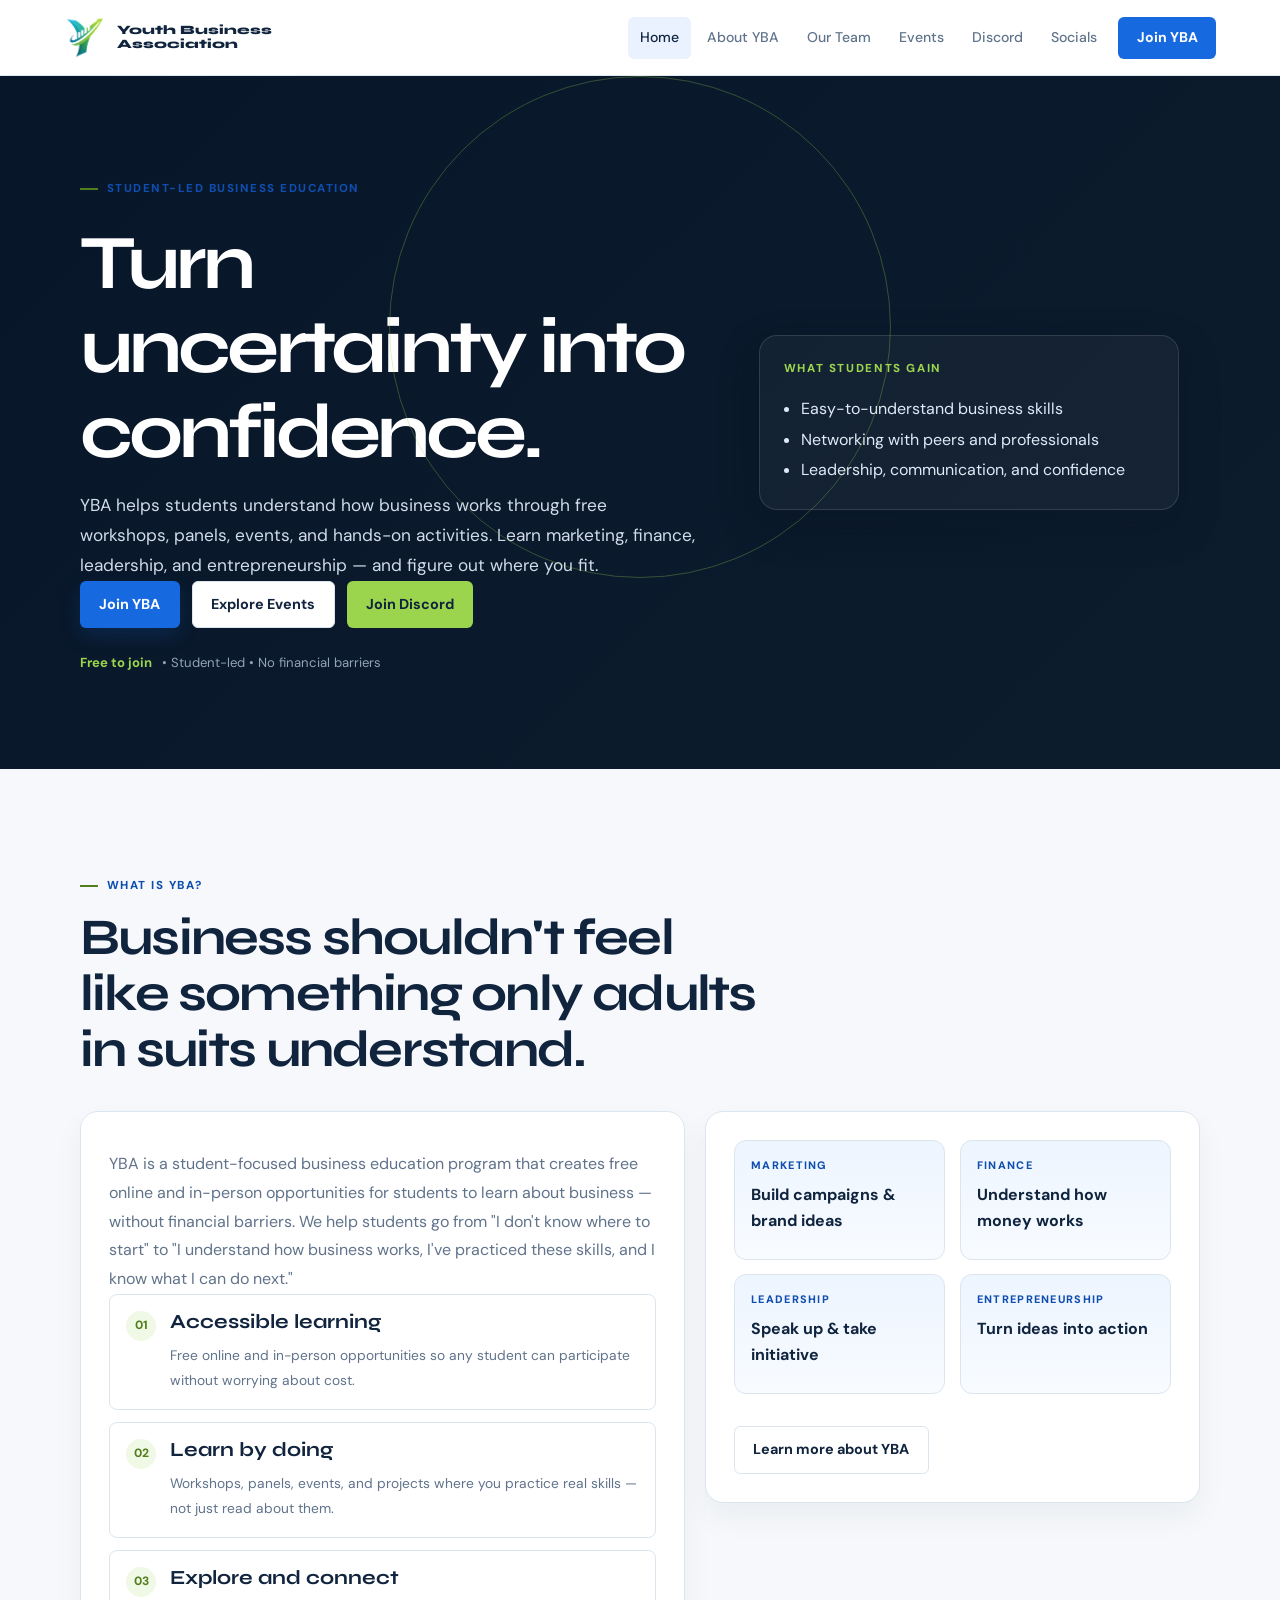
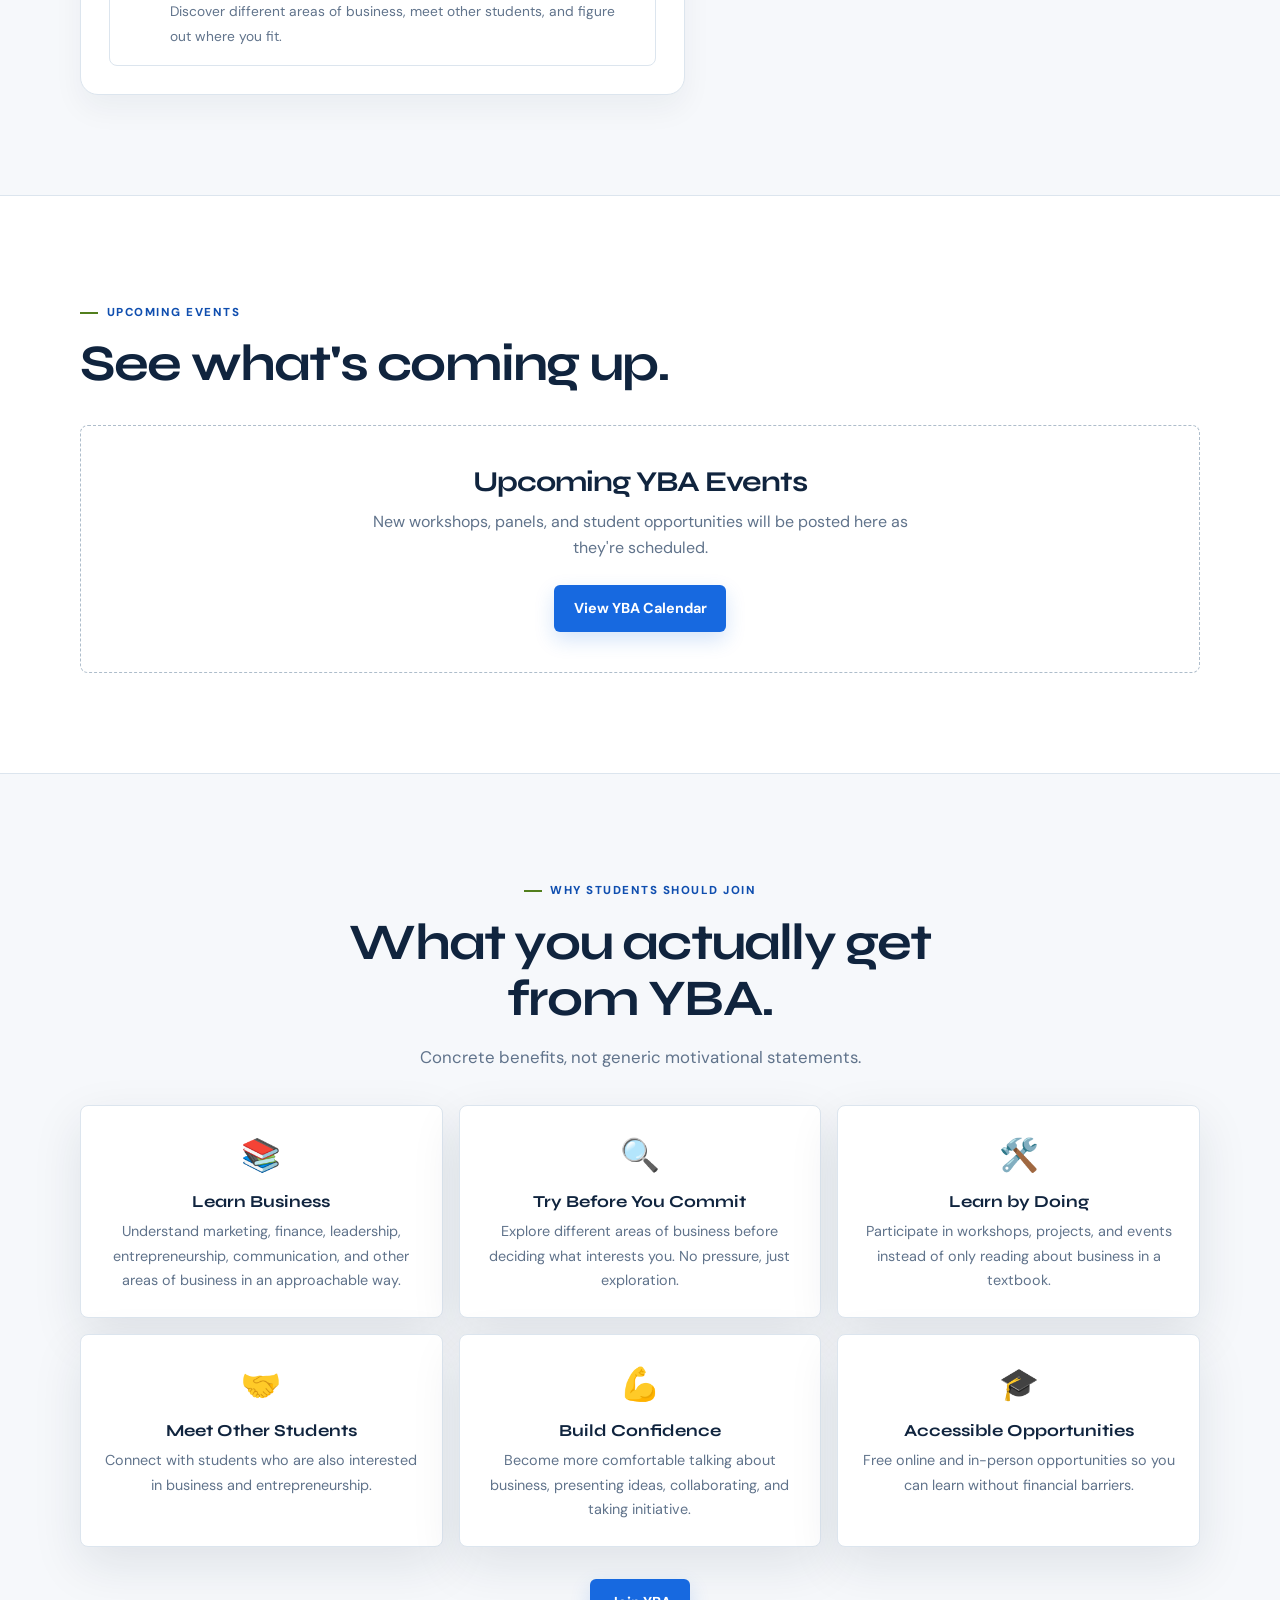
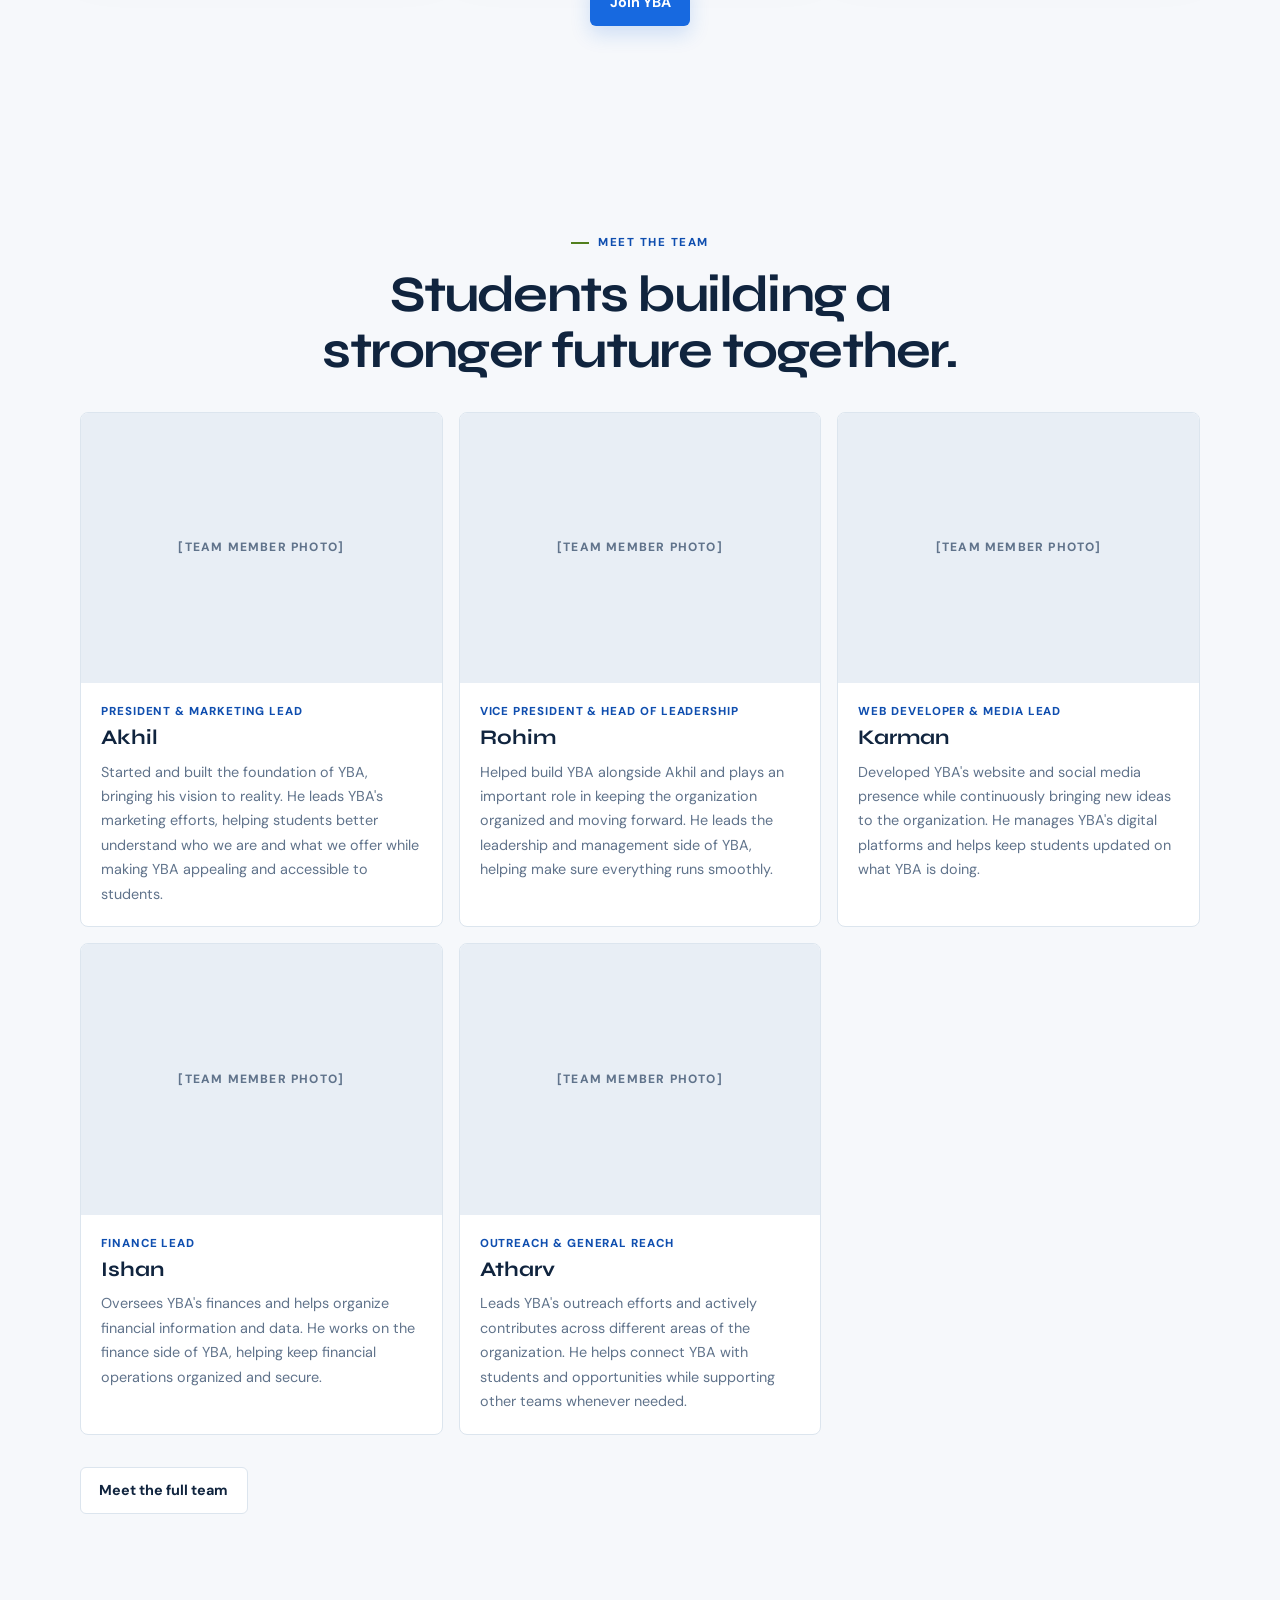
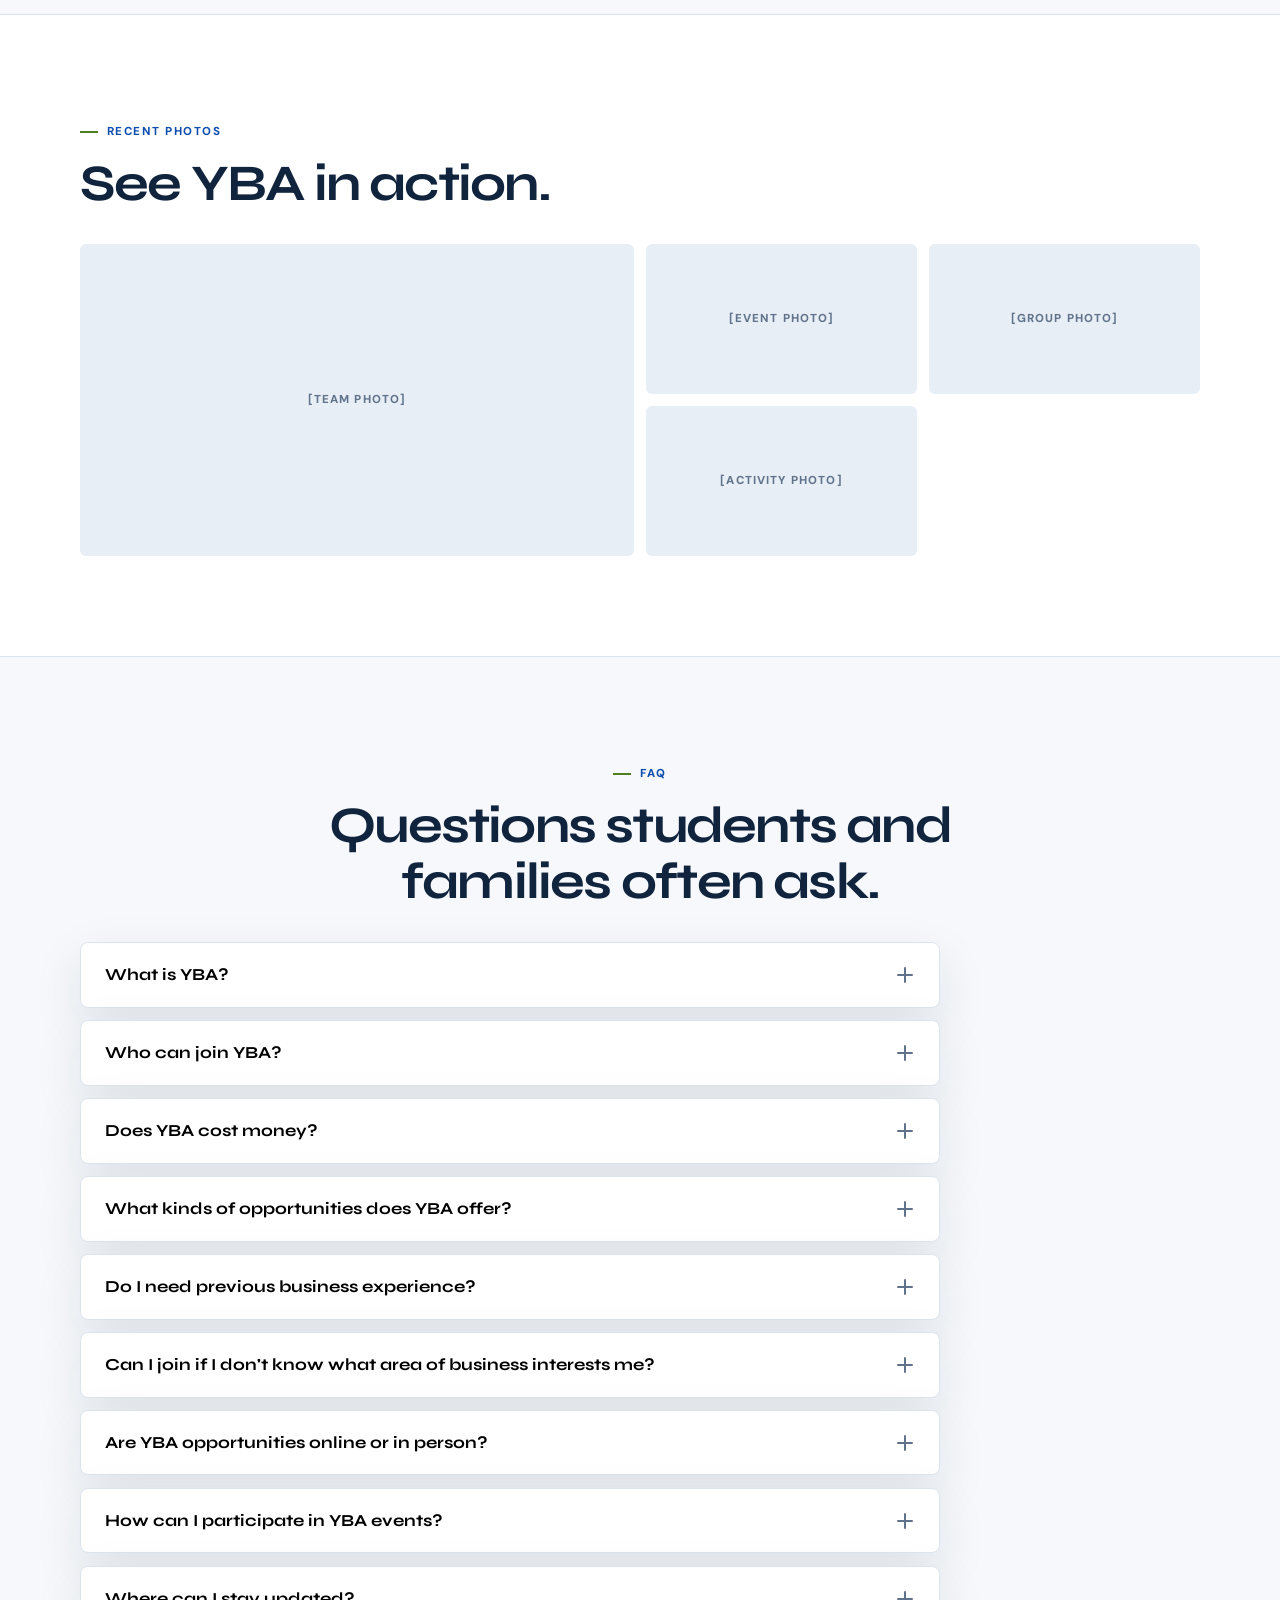
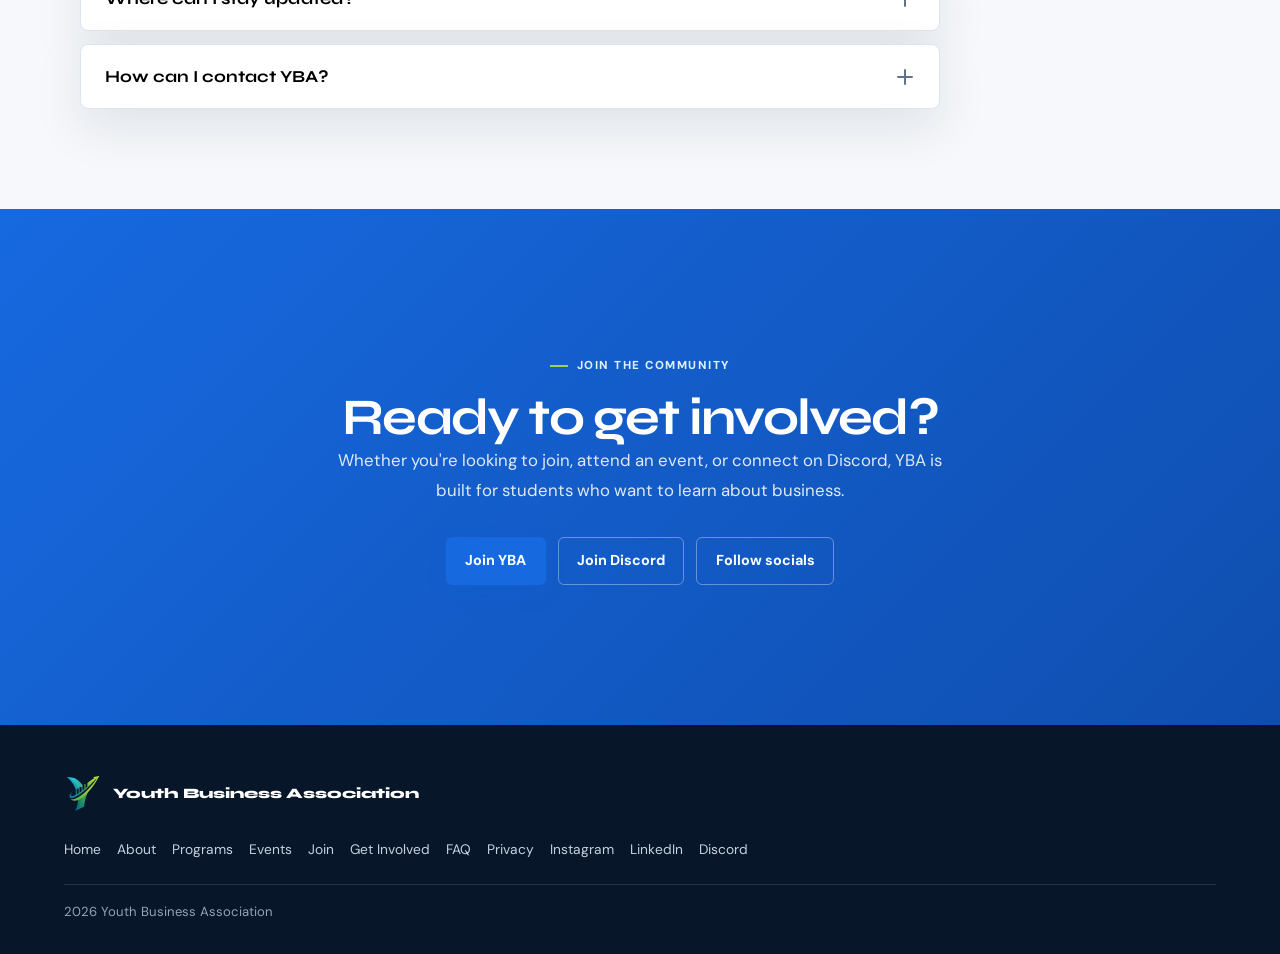
==== commit 657a58ef: "bruh" ====
--- a/index.html
+++ b/index.html
@@ -76,7 +76,6 @@
       <li><a href="about.html">About YBA</a></li>
       <li><a href="about.html#team">Our Team</a></li>
       <li><a href="events.html">Events</a></li>
-      <li><a href="join.html">Join YBA</a></li>
       <li><a href="https://discord.gg/QXCjg9n4sF" target="_blank" rel="noopener noreferrer">Discord</a></li>
       <li><a href="https://www.instagram.com/youth_business.a" target="_blank" rel="noopener noreferrer">Socials</a></li>
       <li><a href="join.html" class="nav-cta">Join YBA</a></li>
@@ -175,33 +174,10 @@
         <div class="eyebrow">Upcoming events</div>
         <h2>See what's coming up.</h2>
       </div>
-      <div class="event-grid">
-        <article class="event-card reveal">
-          <div class="event-image">[EVENT IMAGE]</div>
-          <div class="event-content">
-            <div class="event-status">Upcoming</div>
-            <h3>[CURRENT EVENT]</h3>
-            <div class="event-meta">
-              <span>Date: [UPDATED DATE]</span>
-              <span>Location: [EVENT LOCATION]</span>
-            </div>
-            <p>Details for the next YBA event will be posted here as soon as plans are finalized. Check the calendar for workshops, panels, and other opportunities.</p>
-            <a href="events.html" class="btn btn-primary">See all events</a>
-          </div>
-        </article>
-        <article class="event-card reveal">
-          <div class="event-image">[EVENT IMAGE]</div>
-          <div class="event-content">
-            <div class="event-status">Community</div>
-            <h3>[NEXT YBA ACTIVITY]</h3>
-            <div class="event-meta">
-              <span>Date: [UPDATED DATE]</span>
-              <span>Location: [COMMUNITY SPACE]</span>
-            </div>
-            <p>YBA activities help students meet peers, ask questions, and explore business in a relaxed, welcoming environment built around learning and growth.</p>
-            <a href="events.html" class="btn btn-ghost">See events page</a>
-          </div>
-        </article>
+      <div class="empty-state">
+        <h2>Upcoming YBA Events</h2>
+        <p>New workshops, panels, and student opportunities will be posted here as they're scheduled.</p>
+        <a href="events.html#calendar" class="btn btn-primary" style="margin-top: 1.5rem;">View YBA Calendar</a>
       </div>
     </div>
   </section>
@@ -257,7 +233,7 @@
         <div class="eyebrow">Meet the team</div>
         <h2>Students building a stronger future together.</h2>
       </div>
-      <div class="team-grid">
+      <div class="team-grid" style="grid-template-columns: repeat(auto-fit, minmax(280px, 1fr));">
         <article class="person-card reveal">
           <div class="person-photo">[TEAM MEMBER PHOTO]</div>
           <div class="person-info">
@@ -280,6 +256,22 @@
             <div class="person-role">Web Developer &amp; Media Lead</div>
             <h3>Karman</h3>
             <p>Developed YBA's website and social media presence while continuously bringing new ideas to the organization. He manages YBA's digital platforms and helps keep students updated on what YBA is doing.</p>
+          </div>
+        </article>
+        <article class="person-card reveal">
+          <div class="person-photo">[TEAM MEMBER PHOTO]</div>
+          <div class="person-info">
+            <div class="person-role">Finance Lead</div>
+            <h3>Ishan</h3>
+            <p>Oversees YBA's finances and helps organize financial information and data. He works on the finance side of YBA, helping keep financial operations organized and secure.</p>
+          </div>
+        </article>
+        <article class="person-card reveal">
+          <div class="person-photo">[TEAM MEMBER PHOTO]</div>
+          <div class="person-info">
+            <div class="person-role">Outreach &amp; General Reach</div>
+            <h3>Atharv</h3>
+            <p>Leads YBA's outreach efforts and actively contributes across different areas of the organization. He helps connect YBA with students and opportunities while supporting other teams whenever needed.</p>
           </div>
         </article>
       </div>
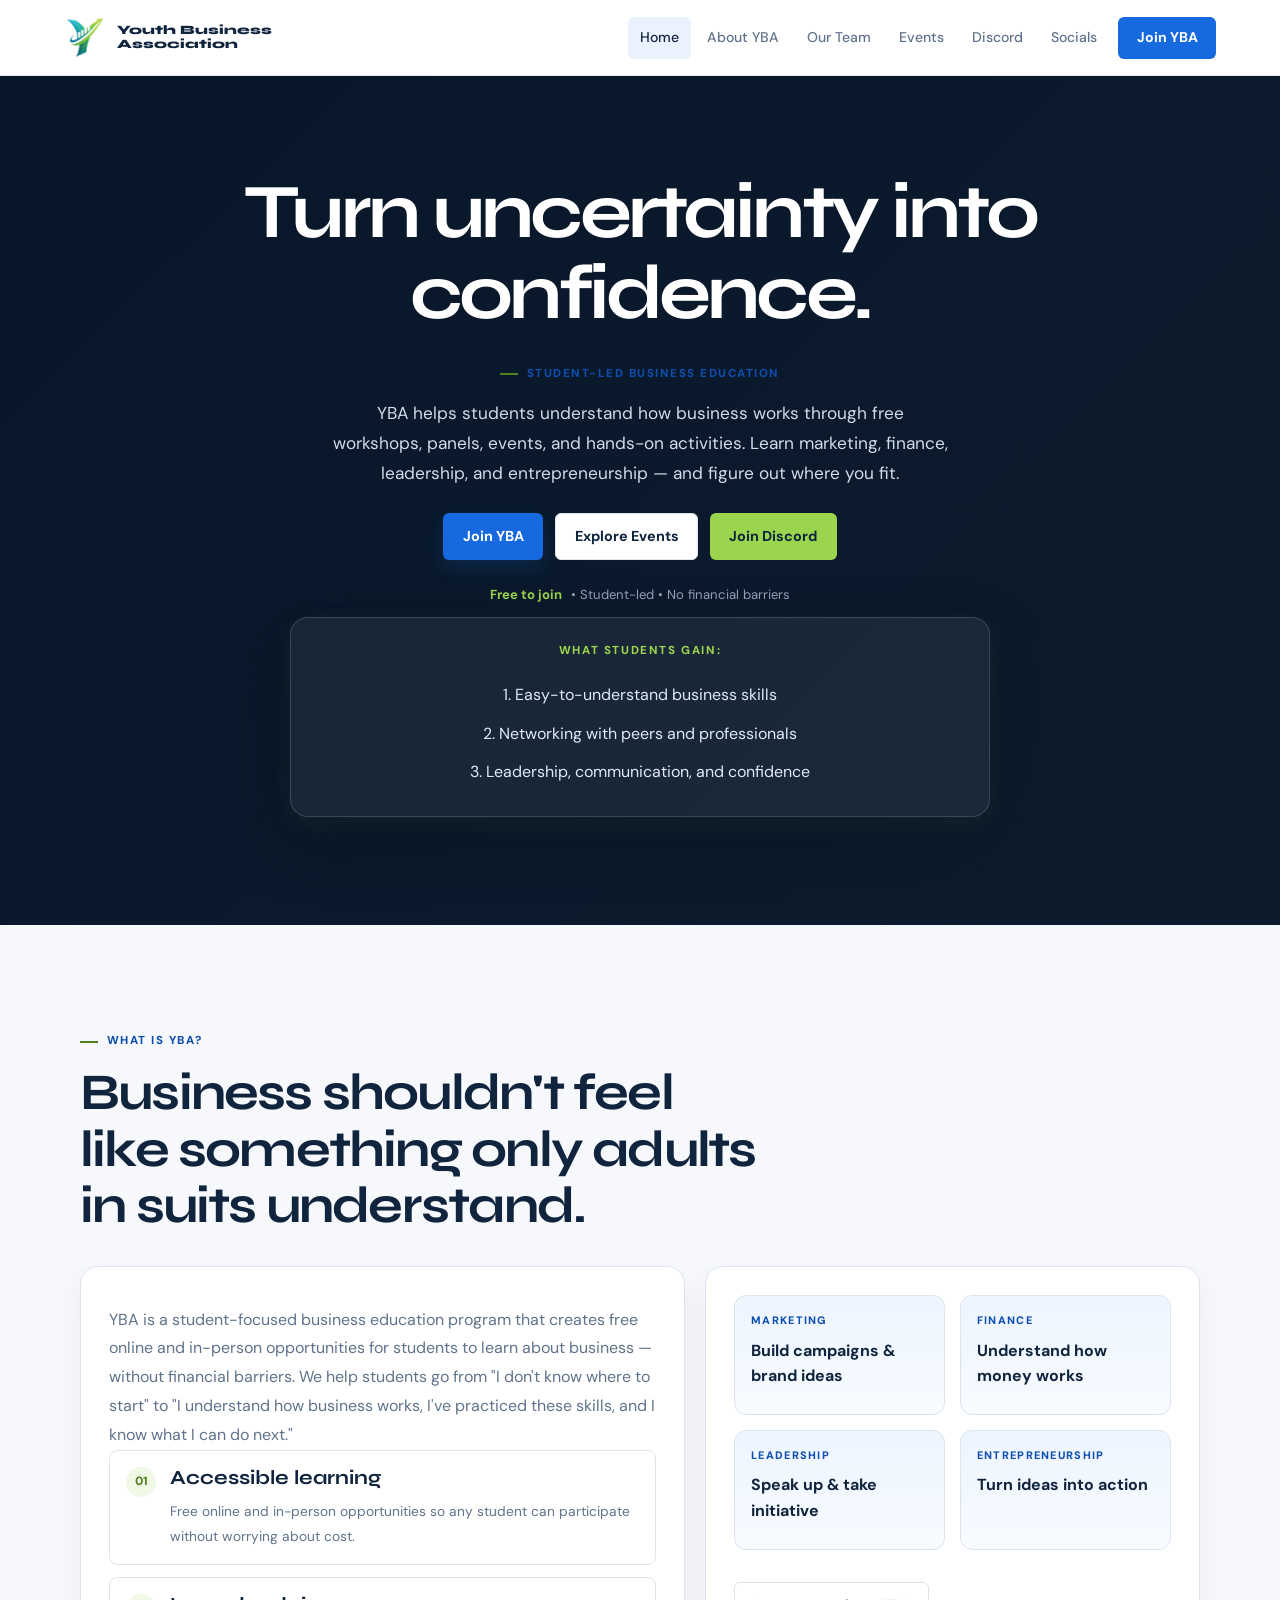
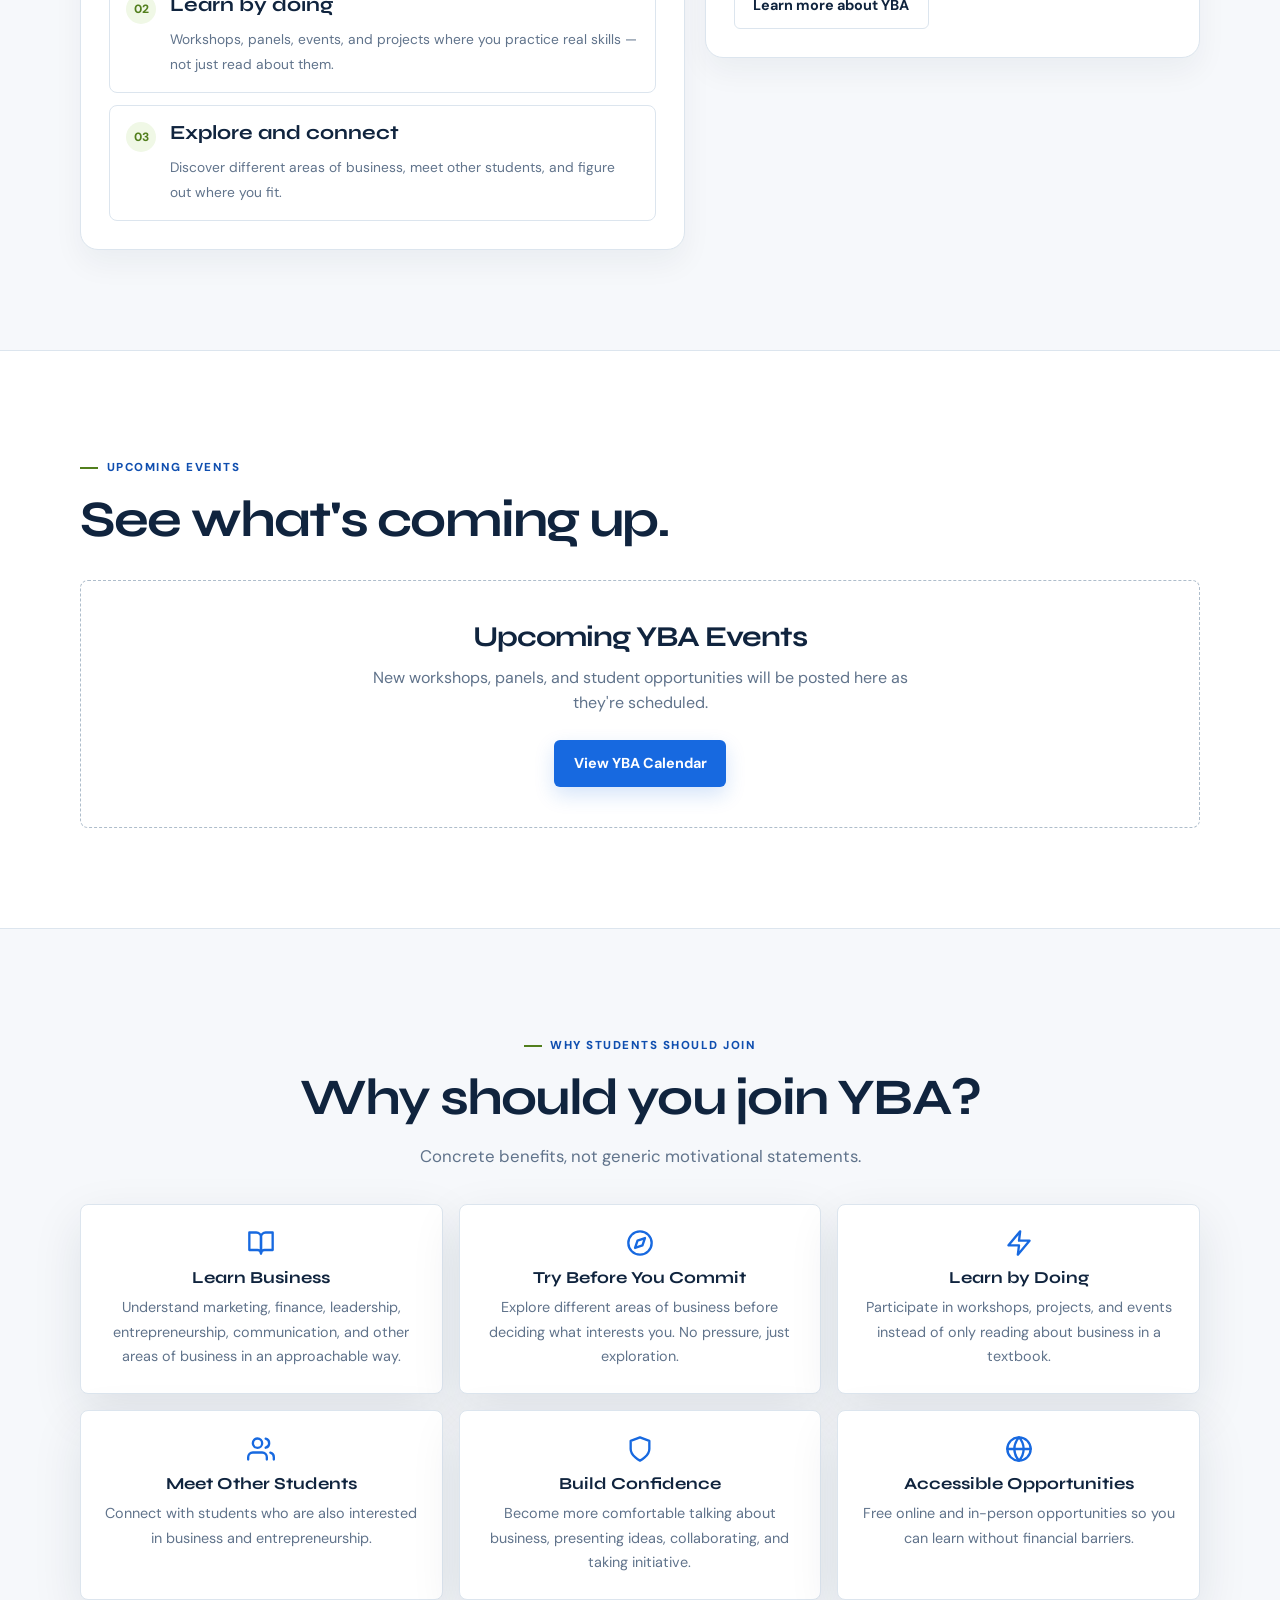
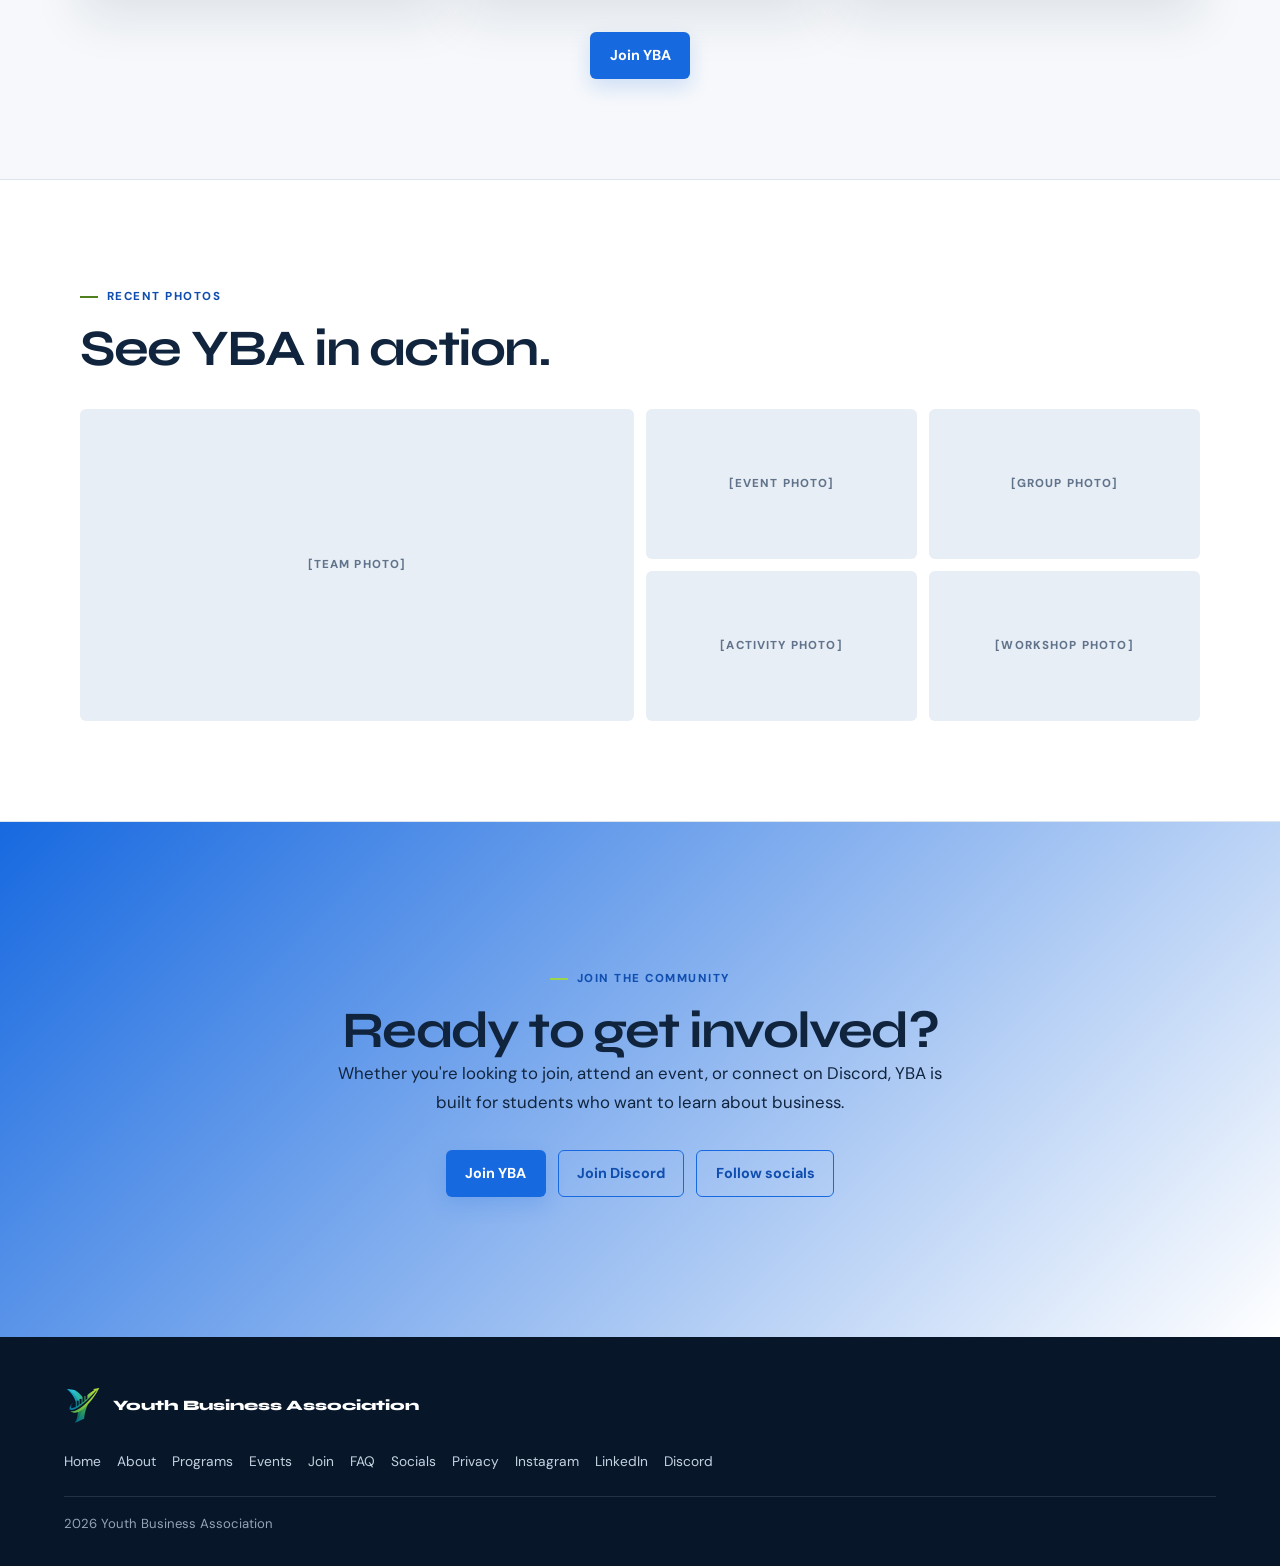
==== commit c3d2284e: "ok" ====
--- a/index.html
+++ b/index.html
@@ -77,7 +77,7 @@
       <li><a href="about.html#team">Our Team</a></li>
       <li><a href="events.html">Events</a></li>
       <li><a href="https://discord.gg/QXCjg9n4sF" target="_blank" rel="noopener noreferrer">Discord</a></li>
-      <li><a href="https://www.instagram.com/youth_business.a" target="_blank" rel="noopener noreferrer">Socials</a></li>
+      <li><a href="socials.html">Socials</a></li>
       <li><a href="join.html" class="nav-cta">Join YBA</a></li>
     </ul>
   </div>
@@ -86,9 +86,9 @@
 <main id="main-content" class="page-main">
   <section class="yba-hero">
     <div class="container yba-hero__inner">
+      <h1 class="yba-hero__title reveal">Turn uncertainty into confidence.</h1>
       <div class="yba-hero__content reveal">
         <div class="eyebrow">Student-led business education</div>
-        <h1>Turn uncertainty into confidence.</h1>
         <p class="lead">YBA helps students understand how business works through free workshops, panels, events, and hands-on activities. Learn marketing, finance, leadership, and entrepreneurship — and figure out where you fit.</p>
         <div class="btn-row">
           <a href="join.html" class="btn btn-primary">Join YBA</a>
@@ -99,11 +99,11 @@
       </div>
       <div class="yba-hero__panel reveal">
         <div class="yba-panel-card">
-          <div class="panel-kicker">What students gain</div>
+          <div class="panel-kicker">What students gain:</div>
           <ul>
-            <li>Easy-to-understand business skills</li>
-            <li>Networking with peers and professionals</li>
-            <li>Leadership, communication, and confidence</li>
+            <li>1. Easy-to-understand business skills</li>
+            <li>2. Networking with peers and professionals</li>
+            <li>3. Leadership, communication, and confidence</li>
           </ul>
         </div>
       </div>
@@ -186,37 +186,37 @@
     <div class="container">
       <div class="section-heading center">
         <div class="eyebrow">Why students should join</div>
-        <h2>What you actually get from YBA.</h2>
+        <h2>Why should you join YBA?</h2>
         <p>Concrete benefits, not generic motivational statements.</p>
       </div>
       <div class="why-join-grid">
         <article class="why-join-card reveal">
-          <div class="why-join-icon" aria-hidden="true">📚</div>
+          <div class="why-join-icon" aria-hidden="true"><svg width="28" height="28" viewBox="0 0 24 24" fill="none" stroke="currentColor" stroke-width="2" stroke-linecap="round" stroke-linejoin="round"><path d="M2 3h6a4 4 0 0 1 4 4v14a3 3 0 0 0-3-3H2z"/><path d="M22 3h-6a4 4 0 0 0-4 4v14a3 3 0 0 1 3-3h7z"/></svg></div>
           <h3>Learn Business</h3>
           <p>Understand marketing, finance, leadership, entrepreneurship, communication, and other areas of business in an approachable way.</p>
         </article>
         <article class="why-join-card reveal">
-          <div class="why-join-icon" aria-hidden="true">🔍</div>
+          <div class="why-join-icon" aria-hidden="true"><svg width="28" height="28" viewBox="0 0 24 24" fill="none" stroke="currentColor" stroke-width="2" stroke-linecap="round" stroke-linejoin="round"><circle cx="12" cy="12" r="10"/><polygon points="16.24 7.76 14.12 14.12 7.76 16.24 9.88 9.88 16.24 7.76"/></svg></div>
           <h3>Try Before You Commit</h3>
           <p>Explore different areas of business before deciding what interests you. No pressure, just exploration.</p>
         </article>
         <article class="why-join-card reveal">
-          <div class="why-join-icon" aria-hidden="true">🛠️</div>
+          <div class="why-join-icon" aria-hidden="true"><svg width="28" height="28" viewBox="0 0 24 24" fill="none" stroke="currentColor" stroke-width="2" stroke-linecap="round" stroke-linejoin="round"><polygon points="13 2 3 14 12 14 11 22 21 10 12 10 13 2"/></svg></div>
           <h3>Learn by Doing</h3>
           <p>Participate in workshops, projects, and events instead of only reading about business in a textbook.</p>
         </article>
         <article class="why-join-card reveal">
-          <div class="why-join-icon" aria-hidden="true">🤝</div>
+          <div class="why-join-icon" aria-hidden="true"><svg width="28" height="28" viewBox="0 0 24 24" fill="none" stroke="currentColor" stroke-width="2" stroke-linecap="round" stroke-linejoin="round"><path d="M17 21v-2a4 4 0 0 0-4-4H5a4 4 0 0 0-4 4v2"/><circle cx="9" cy="7" r="4"/><path d="M23 21v-2a4 4 0 0 0-3-3.87"/><path d="M16 3.13a4 4 0 0 1 0 7.75"/></svg></div>
           <h3>Meet Other Students</h3>
           <p>Connect with students who are also interested in business and entrepreneurship.</p>
         </article>
         <article class="why-join-card reveal">
-          <div class="why-join-icon" aria-hidden="true">💪</div>
+          <div class="why-join-icon" aria-hidden="true"><svg width="28" height="28" viewBox="0 0 24 24" fill="none" stroke="currentColor" stroke-width="2" stroke-linecap="round" stroke-linejoin="round"><path d="M12 22s8-4 8-10V5l-8-3-8 3v7c0 6 8 10 8 10z"/></svg></div>
           <h3>Build Confidence</h3>
           <p>Become more comfortable talking about business, presenting ideas, collaborating, and taking initiative.</p>
         </article>
         <article class="why-join-card reveal">
-          <div class="why-join-icon" aria-hidden="true">🎓</div>
+          <div class="why-join-icon" aria-hidden="true"><svg width="28" height="28" viewBox="0 0 24 24" fill="none" stroke="currentColor" stroke-width="2" stroke-linecap="round" stroke-linejoin="round"><circle cx="12" cy="12" r="10"/><line x1="2" y1="12" x2="22" y2="12"/><path d="M12 2a15.3 15.3 0 0 1 4 10 15.3 15.3 0 0 1-4 10 15.3 15.3 0 0 1-4-10 15.3 15.3 0 0 1 4-10z"/></svg></div>
           <h3>Accessible Opportunities</h3>
           <p>Free online and in-person opportunities so you can learn without financial barriers.</p>
         </article>
@@ -227,59 +227,7 @@
     </div>
   </section>
 
-  <section class="section">
-    <div class="container">
-      <div class="section-heading center">
-        <div class="eyebrow">Meet the team</div>
-        <h2>Students building a stronger future together.</h2>
-      </div>
-      <div class="team-grid" style="grid-template-columns: repeat(auto-fit, minmax(280px, 1fr));">
-        <article class="person-card reveal">
-          <div class="person-photo">[TEAM MEMBER PHOTO]</div>
-          <div class="person-info">
-            <div class="person-role">President &amp; Marketing Lead</div>
-            <h3>Akhil</h3>
-            <p>Started and built the foundation of YBA, bringing his vision to reality. He leads YBA's marketing efforts, helping students better understand who we are and what we offer while making YBA appealing and accessible to students.</p>
-          </div>
-        </article>
-        <article class="person-card reveal">
-          <div class="person-photo">[TEAM MEMBER PHOTO]</div>
-          <div class="person-info">
-            <div class="person-role">Vice President &amp; Head of Leadership</div>
-            <h3>Rohim</h3>
-            <p>Helped build YBA alongside Akhil and plays an important role in keeping the organization organized and moving forward. He leads the leadership and management side of YBA, helping make sure everything runs smoothly.</p>
-          </div>
-        </article>
-        <article class="person-card reveal">
-          <div class="person-photo">[TEAM MEMBER PHOTO]</div>
-          <div class="person-info">
-            <div class="person-role">Web Developer &amp; Media Lead</div>
-            <h3>Karman</h3>
-            <p>Developed YBA's website and social media presence while continuously bringing new ideas to the organization. He manages YBA's digital platforms and helps keep students updated on what YBA is doing.</p>
-          </div>
-        </article>
-        <article class="person-card reveal">
-          <div class="person-photo">[TEAM MEMBER PHOTO]</div>
-          <div class="person-info">
-            <div class="person-role">Finance Lead</div>
-            <h3>Ishan</h3>
-            <p>Oversees YBA's finances and helps organize financial information and data. He works on the finance side of YBA, helping keep financial operations organized and secure.</p>
-          </div>
-        </article>
-        <article class="person-card reveal">
-          <div class="person-photo">[TEAM MEMBER PHOTO]</div>
-          <div class="person-info">
-            <div class="person-role">Outreach &amp; General Reach</div>
-            <h3>Atharv</h3>
-            <p>Leads YBA's outreach efforts and actively contributes across different areas of the organization. He helps connect YBA with students and opportunities while supporting other teams whenever needed.</p>
-          </div>
-        </article>
-      </div>
-      <div class="btn-row section-actions">
-        <a href="about.html#team" class="btn btn-ghost">Meet the full team</a>
-      </div>
-    </div>
-  </section>
+
 
   <section class="section section--tint">
     <div class="container">
@@ -292,110 +240,12 @@
         <div class="gallery-placeholder">[EVENT PHOTO]</div>
         <div class="gallery-placeholder">[GROUP PHOTO]</div>
         <div class="gallery-placeholder">[ACTIVITY PHOTO]</div>
-      </div>
-    </div>
-  </section>
-
-  <section class="section" id="faq">
-    <div class="container">
-      <div class="section-heading center">
-        <div class="eyebrow">FAQ</div>
-        <h2>Questions students and families often ask.</h2>
-      </div>
-      <div class="faq-list">
-        <article class="faq-item reveal">
-          <button class="faq-toggle" type="button" aria-expanded="false">
-            <h3>What is YBA?</h3>
-            <span class="faq-icon" aria-hidden="true"></span>
-          </button>
-          <div class="faq-answer">
-            <p>YBA is a student-focused business education program. We create free online and in-person opportunities for students to learn about business through workshops, panels, events, and community — all without financial barriers.</p>
-          </div>
-        </article>
-        <article class="faq-item reveal">
-          <button class="faq-toggle" type="button" aria-expanded="false">
-            <h3>Who can join YBA?</h3>
-            <span class="faq-icon" aria-hidden="true"></span>
-          </button>
-          <div class="faq-answer">
-            <p>YBA is for students who want to learn about business, entrepreneurship, leadership, and related topics. You don't need any prior experience — we're beginner-friendly.</p>
-          </div>
-        </article>
-        <article class="faq-item reveal">
-          <button class="faq-toggle" type="button" aria-expanded="false">
-            <h3>Does YBA cost money?</h3>
-            <span class="faq-icon" aria-hidden="true"></span>
-          </button>
-          <div class="faq-answer">
-            <p>No. YBA's opportunities are designed to be free and accessible without financial barriers. Everything is free to join and participate in.</p>
-          </div>
-        </article>
-        <article class="faq-item reveal">
-          <button class="faq-toggle" type="button" aria-expanded="false">
-            <h3>What kinds of opportunities does YBA offer?</h3>
-            <span class="faq-icon" aria-hidden="true"></span>
-          </button>
-          <div class="faq-answer">
-            <p>YBA offers workshops on topics like marketing, finance, and leadership. We host speaker panels, networking events, and project-based activities. Students can also get involved through our Discord community and social media.</p>
-          </div>
-        </article>
-        <article class="faq-item reveal">
-          <button class="faq-toggle" type="button" aria-expanded="false">
-            <h3>Do I need previous business experience?</h3>
-            <span class="faq-icon" aria-hidden="true"></span>
-          </button>
-          <div class="faq-answer">
-            <p>No. YBA is designed to help students who are completely new to business learn in a comfortable, supportive environment. You can also participate if you already have experience and want to build on it.</p>
-          </div>
-        </article>
-        <article class="faq-item reveal">
-          <button class="faq-toggle" type="button" aria-expanded="false">
-            <h3>Can I join if I don't know what area of business interests me?</h3>
-            <span class="faq-icon" aria-hidden="true"></span>
-          </button>
-          <div class="faq-answer">
-            <p>Absolutely. One of the best things about YBA is that you can explore different areas — marketing, finance, leadership, entrepreneurship, and more — before deciding what fits you best.</p>
-          </div>
-        </article>
-        <article class="faq-item reveal">
-          <button class="faq-toggle" type="button" aria-expanded="false">
-            <h3>Are YBA opportunities online or in person?</h3>
-            <span class="faq-icon" aria-hidden="true"></span>
-          </button>
-          <div class="faq-answer">
-            <p>Both. YBA offers online and in-person opportunities so students can participate no matter where they are.</p>
-          </div>
-        </article>
-        <article class="faq-item reveal">
-          <button class="faq-toggle" type="button" aria-expanded="false">
-            <h3>How can I participate in YBA events?</h3>
-            <span class="faq-icon" aria-hidden="true"></span>
-          </button>
-          <div class="faq-answer">
-            <p>Check our <a href="events.html">Events page</a> for upcoming opportunities. You can also join our <a href="https://discord.gg/QXCjg9n4sF" target="_blank" rel="noopener noreferrer">Discord</a> to get notified about new events as they're announced.</p>
-          </div>
-        </article>
-        <article class="faq-item reveal">
-          <button class="faq-toggle" type="button" aria-expanded="false">
-            <h3>Where can I stay updated?</h3>
-            <span class="faq-icon" aria-hidden="true"></span>
-          </button>
-          <div class="faq-answer">
-            <p>Follow us on <a href="https://www.instagram.com/youth_business.a" target="_blank" rel="noopener noreferrer">Instagram</a>, join our <a href="https://discord.gg/QXCjg9n4sF" target="_blank" rel="noopener noreferrer">Discord</a>, or check the <a href="events.html">Events page</a> for the latest updates.</p>
-          </div>
-        </article>
-        <article class="faq-item reveal">
-          <button class="faq-toggle" type="button" aria-expanded="false">
-            <h3>How can I contact YBA?</h3>
-            <span class="faq-icon" aria-hidden="true"></span>
-          </button>
-          <div class="faq-answer">
-            <p>Reach us at <a href="mailto:youthbusinessassociation@outlook.com">youthbusinessassociation@outlook.com</a> or connect with us through our <a href="https://discord.gg/QXCjg9n4sF" target="_blank" rel="noopener noreferrer">Discord</a> or <a href="https://www.instagram.com/youth_business.a" target="_blank" rel="noopener noreferrer">Instagram</a>.</p>
-          </div>
-        </article>
-      </div>
-    </div>
-  </section>
+        <div class="gallery-placeholder">[WORKSHOP PHOTO]</div>
+      </div>
+    </div>
+  </section>
+
+
 
   <section class="section cta-band">
     <div class="container cta-band__inner">
@@ -424,8 +274,8 @@
     <a href="programs.html">Programs</a>
     <a href="events.html">Events</a>
     <a href="join.html">Join</a>
-    <a href="get-involved.html">Get Involved</a>
-    <a href="faq.html">FAQ</a>
+    <a href="about.html#faq">FAQ</a>
+    <a href="socials.html">Socials</a>
     <a href="privacy.html">Privacy</a>
     <a href="https://www.instagram.com/youth_business.a" target="_blank" rel="noopener noreferrer">Instagram</a>
     <a href="https://www.linkedin.com/company/youth-biz-association/" target="_blank" rel="noopener noreferrer">LinkedIn</a>
@@ -437,20 +287,5 @@
 
 
 <script src="scripts/main.js" defer></script>
-
-<script>
-(function () {
-  document.querySelectorAll('.faq-toggle').forEach(function (btn) {
-    btn.addEventListener('click', function () {
-      var expanded = btn.getAttribute('aria-expanded') === 'true';
-      btn.setAttribute('aria-expanded', String(!expanded));
-      var answer = btn.nextElementSibling;
-      if (answer) {
-        answer.style.maxHeight = expanded ? '0' : answer.scrollHeight + 'px';
-      }
-    });
-  });
-})();
-</script>
 </body>
 </html>
--- a/styles.css
+++ b/styles.css
@@ -87,8 +87,13 @@
 .section-heading p, .lead { margin-top: 1rem; color: var(--muted); font-size: 1.05rem; line-height: 1.75; }
 .text-link { color: var(--blue-dark); font-weight: 700; text-decoration-thickness: 1px; text-underline-offset: 3px; }
 
-/* Buttons */
-.btn-row { display: flex; flex-wrap: wrap; gap: 0.75rem; align-items: center; }
+/* Buttons */.btn-row {
+  display: flex;
+  flex-wrap: wrap;
+  gap: 0.75rem;
+  align-items: center;
+  justify-content: center;
+}
 .btn {
   display: inline-flex; align-items: center; justify-content: center; min-height: 46px; padding: 0.7rem 1.15rem;
   border: 1px solid transparent; border-radius: 6px; font-size: 0.9rem; font-weight: 700; text-decoration: none; cursor: pointer;
@@ -181,14 +186,16 @@
 .gallery-grid { display: grid; grid-template-columns: repeat(4, 1fr); gap: 0.75rem; }
 .gallery-placeholder { min-height: 150px; border-radius: 6px; }
 .gallery-placeholder:first-child { grid-column: span 2; grid-row: span 2; }
-.cta-band { background: var(--blue); color: var(--white); }
-.cta-band .section-heading p { color: #d7e6ff; }
-.cta-band .btn-ghost { border-color: rgba(255,255,255,0.35); background: transparent; color: var(--white); }
-.cta-band .btn-ghost:hover { border-color: var(--green); color: var(--green); }
-.social-grid { display: grid; grid-template-columns: repeat(2, 1fr); gap: 1rem; }
-.social-card { padding: 1.5rem; }
+.cta-band { background: linear-gradient(135deg, var(--blue) 0%, var(--white) 100%); color: var(--ink); }
+.cta-band .section-heading p { color: var(--ink); }
+.cta-band .btn-ghost { border-color: var(--blue); background: transparent; color: var(--blue-dark); }
+.cta-band .btn-ghost:hover { border-color: var(--green-dark); color: var(--green-dark); }
+.social-grid { display: grid; grid-template-columns: repeat(3, 1fr); gap: 1rem; }
+@media (max-width: 900px) { .social-grid { grid-template-columns: repeat(2, 1fr); } }
+@media (max-width: 640px) { .social-grid { grid-template-columns: 1fr; } }
+.social-card { padding: 1.5rem; text-align: center; display: flex; flex-direction: column; align-items: center; }
 .social-card h3 { font-size: 1.3rem; }
-.social-card p { margin-top: 0.55rem; color: var(--muted); font-size: 0.9rem; line-height: 1.7; }
+.social-card p { margin-top: 0.55rem; color: var(--muted); font-size: 0.9rem; line-height: 1.7; flex: 1; }
 .social-card .btn { margin-top: 1rem; }
 .discord-panel { display: grid; grid-template-columns: minmax(0, 1.15fr) minmax(260px, 0.85fr); gap: 2rem; align-items: stretch; padding: 2rem; background: var(--white); border: 1px solid var(--line); border-radius: var(--radius); }
 .discord-panel__side { display: flex; flex-direction: column; justify-content: center; padding: 1.5rem; background: var(--ink-deep); color: var(--white); border-radius: 6px; }
@@ -270,29 +277,28 @@
 .yba-hero__inner {
   position: relative;
   z-index: 1;
-  display: grid;
-  grid-template-columns: minmax(0, 1.15fr) minmax(280px, 0.85fr);
-  gap: 2rem;
-  align-items: center;
+  display: flex;
+  flex-direction: column;
+  align-items: center;
+  gap: 1.5rem;
   min-height: 620px;
   padding-block: 6rem;
-}
-.yba-hero__inner::before {
-  content: "";
-  position: absolute;
-  inset: 0 auto auto 50%;
-  width: 500px;
-  height: 500px;
-  border: 1px solid rgba(155, 213, 78, 0.3);
-  border-radius: 50%;
-  transform: translateX(-50%);
-  pointer-events: none;
-}
-.yba-hero__content h1 {
-  max-width: 700px;
-  margin-top: 0.5rem;
-  font-size: clamp(3rem, 6vw, 6rem);
+  text-align: center;
+}
+
+.yba-hero__title {
+  max-width: 800px;
+  font-size: clamp(3rem, 6vw, 5.5rem);
   letter-spacing: -0.05em;
+  line-height: 1.05;
+}
+.yba-hero__content {
+  max-width: 680px;
+  text-align: center;
+}
+.yba-hero__content .lead {
+  max-width: 620px;
+  margin-inline: auto;
 }
 .yba-hero__content h1 span {
   display: block;
@@ -301,15 +307,18 @@
   letter-spacing: -0.03em;
 }
 .yba-hero__content .lead {
-  max-width: 620px;
-  margin-top: 1rem;
+  margin-top: 0;
   color: #d1dbea;
   font-size: 1.08rem;
+}
+.yba-hero__content .btn-row {
+  margin-top: 1.5rem;
 }
 .hero-note {
   margin-top: 1.5rem;
   color: var(--muted-light);
   font-size: 0.82rem;
+  justify-content: center;
 }
 .hero-note strong {
   color: var(--green);
@@ -317,14 +326,17 @@
 .yba-hero__panel {
   display: flex;
   justify-content: center;
+  width: 100%;
+  max-width: 700px;
 }
 .yba-panel-card {
-  width: min(100%, 420px);
+  width: 100%;
   padding: 1.5rem;
-  background: rgba(255, 255, 255, 0.04);
-  border: 1px solid rgba(255, 255, 255, 0.12);
+  background: rgba(255, 255, 255, 0.06);
+  border: 1px solid rgba(255, 255, 255, 0.15);
   border-radius: 18px;
-  box-shadow: 0 16px 40px rgba(6, 17, 30, 0.28);
+  box-shadow: 0 24px 60px rgba(6, 17, 30, 0.45), 0 8px 24px rgba(155, 213, 78, 0.08);
+  transform: translateY(-12px);
 }
 .panel-kicker {
   color: var(--green);
@@ -335,9 +347,14 @@
 }
 .yba-panel-card ul {
   margin-top: 1rem;
-  padding-left: 1.1rem;
+  padding-left: 0;
   color: #dfeaf6;
   line-height: 1.9;
+  list-style: none;
+  text-align: center;
+}
+.yba-panel-card ul li {
+  padding: 0.25rem 0;
 }
 .section-heading {
   margin-bottom: 2rem;
@@ -392,15 +409,12 @@
 .center-row {
   justify-content: center;
 }
-.cta-band {
-  background: linear-gradient(135deg, var(--blue) 0%, var(--blue-dark) 100%);
-  color: var(--white);
-}
+
 .cta-band__inner {
   padding-block: 2.5rem;
 }
 .cta-band .eyebrow {
-  color: #dff1ff;
+  color: var(--blue-dark);
 }
 .cta-band .eyebrow::before {
   background: var(--green);
@@ -408,7 +422,7 @@
 .cta-band .section-heading p {
   max-width: 620px;
   margin: 0 auto;
-  color: #dfeaf6;
+  color: var(--ink);
 }
 .discord-float {
   position: fixed;
@@ -472,7 +486,6 @@
 }
 
 @media (max-width: 900px) {
-  .yba-hero__inner,
   .split-grid {
     grid-template-columns: 1fr;
   }
@@ -480,8 +493,8 @@
     min-height: auto;
     padding-block: 5rem 4rem;
   }
-  .yba-hero__content h1 {
-    font-size: clamp(2.8rem, 12vw, 4.6rem);
+  .yba-hero__title {
+    font-size: clamp(2.8rem, 10vw, 4.6rem);
   }
 }
 @media (max-width: 640px) {
@@ -608,7 +621,8 @@
 footer .footer-links a { color: #c5d1df; font-size: 0.86rem; text-decoration: none; }
 footer .footer-links a:hover { color: var(--green); }
 footer .footer-copy { max-width: none; margin-top: 1.5rem; padding-top: 1rem; border-top: 1px solid rgba(255,255,255,0.12); color: var(--muted-light); }
-.leadership-grid { grid-template-columns: repeat(3, minmax(0, 1fr)); }
+.leadership-grid { display: flex; flex-wrap: wrap; justify-content: center; gap: 1rem; }
+.leadership-grid > .e-card { width: calc((100% - 2rem) / 3); min-width: 240px; }
 .e-card { overflow: hidden; }
 .leadership-card .image { min-height: 130px; background: linear-gradient(135deg, var(--blue-soft), var(--green-soft)); }
 .infotop { padding: 1.25rem; }
@@ -629,7 +643,7 @@
 .program-title { font-family: var(--font-display); font-size: 1.15rem; font-weight: 700; }
 .program-desc { margin-top: 0.55rem; color: var(--muted); font-size: 0.9rem; line-height: 1.7; }
 .program-tag { display: inline-flex; margin-top: 1rem; padding: 0.3rem 0.55rem; background: var(--blue-soft); color: var(--blue-dark); border-radius: 4px; font-size: 0.7rem; font-weight: 800; letter-spacing: 0.06em; text-transform: uppercase; }
-.faq-list { display: grid; gap: 0.8rem; max-width: 860px; }
+.faq-list { display: grid; gap: 0.8rem; max-width: 860px; margin-inline: auto; }
 .faq-item { padding: 1.35rem 1.5rem; }
 .faq-item h3 { font-size: 1.05rem; }
 .faq-item p { margin-top: 0.5rem; color: var(--muted); line-height: 1.75; }
@@ -645,9 +659,9 @@
 @media (max-width: 900px) {
   .mission-grid,
   .feature-grid,
-  .leadership-grid,
   .testimonials-grid,
   .programs-grid { grid-template-columns: repeat(2, minmax(0, 1fr)); }
+  .leadership-grid > .e-card { width: calc((100% - 1rem) / 2); min-width: 0; }
   .mission-grid { align-items: start; }
   nav[aria-label="Primary"] .nav-links { top: 76px; }
 }
@@ -660,9 +674,9 @@
   .join { padding: 4.5rem 0; }
   .mission-grid,
   .feature-grid,
-  .leadership-grid,
   .testimonials-grid,
   .programs-grid { grid-template-columns: 1fr; }
+  .leadership-grid > .e-card { width: 100%; }
   footer .footer-links { display: grid; grid-template-columns: repeat(2, minmax(0, 1fr)); }
 }
 
@@ -681,8 +695,15 @@
   text-align: center;
 }
 .why-join-icon {
-  font-size: 2rem;
+  display: flex;
+  justify-content: center;
+  align-items: center;
   margin-bottom: 0.75rem;
+  color: var(--blue);
+}
+.why-join-icon svg {
+  width: 28px;
+  height: 28px;
 }
 .why-join-card h3 {
   font-size: 1.05rem;
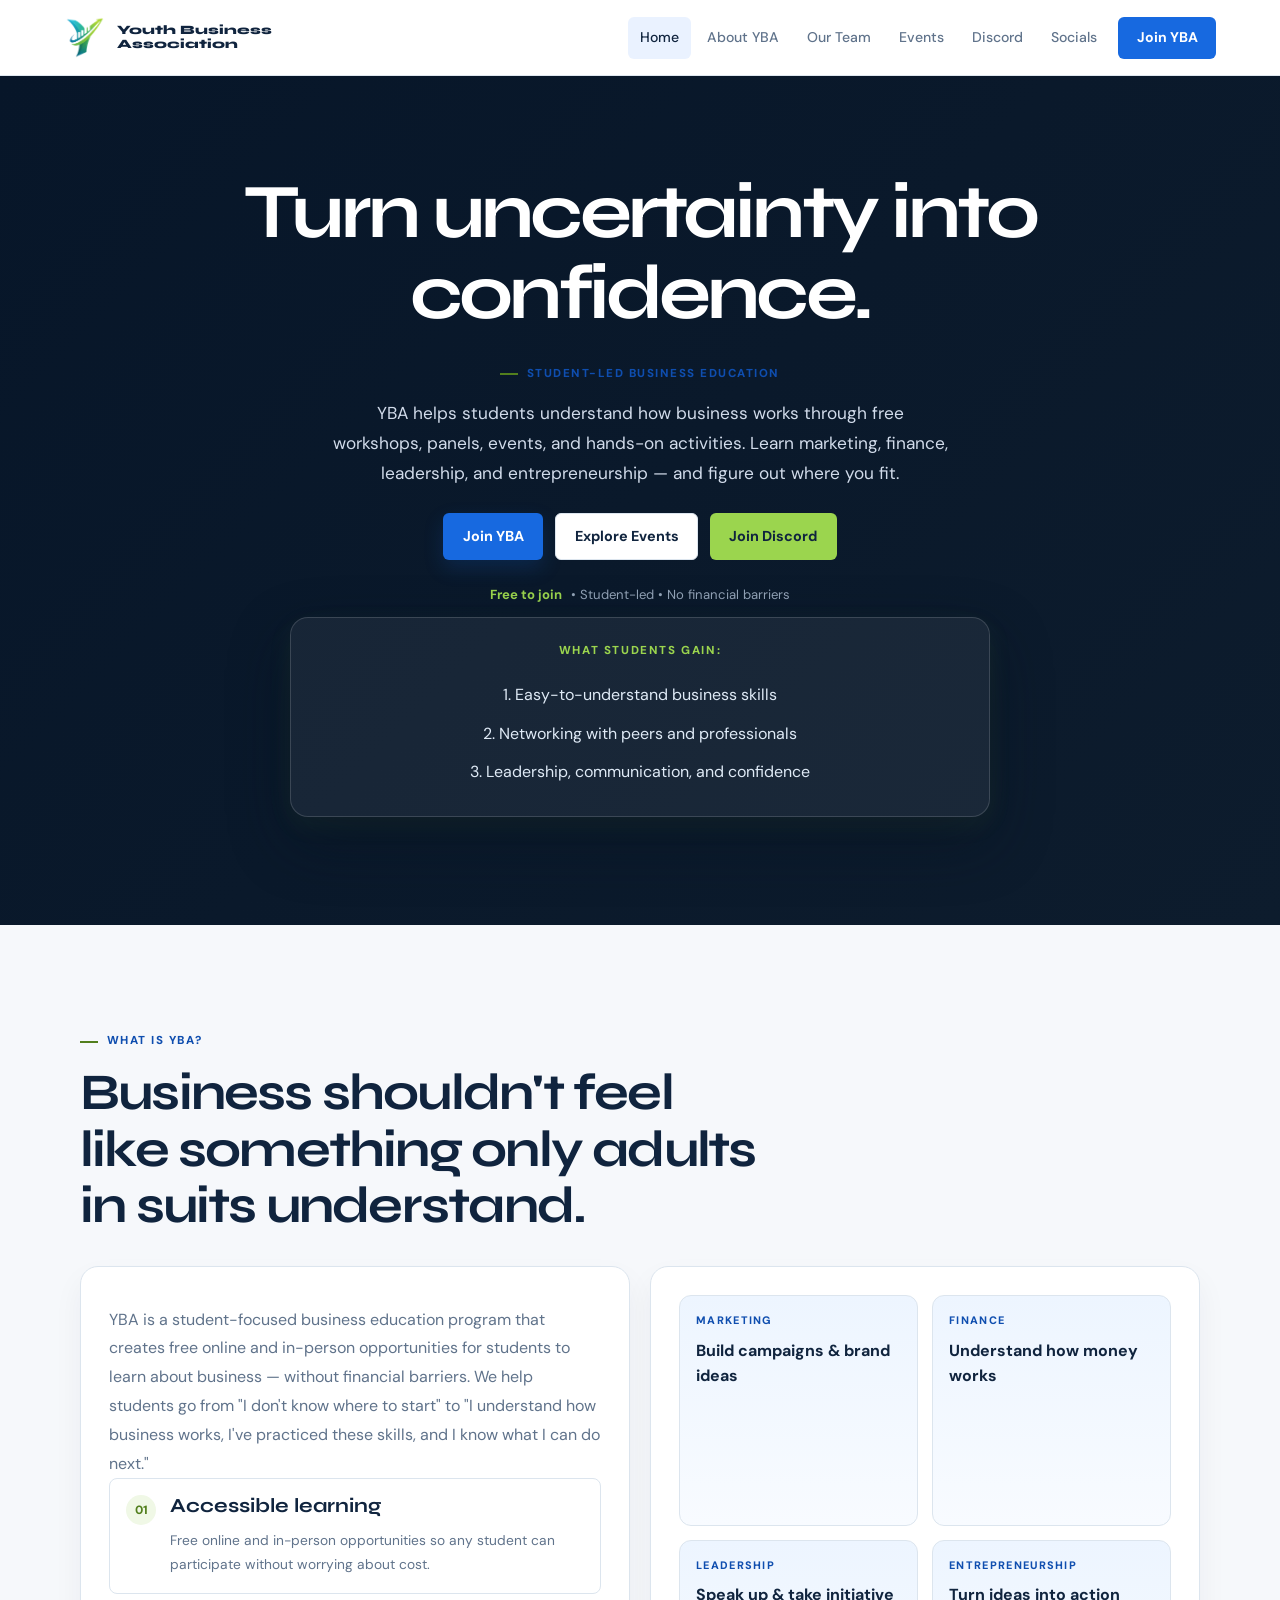
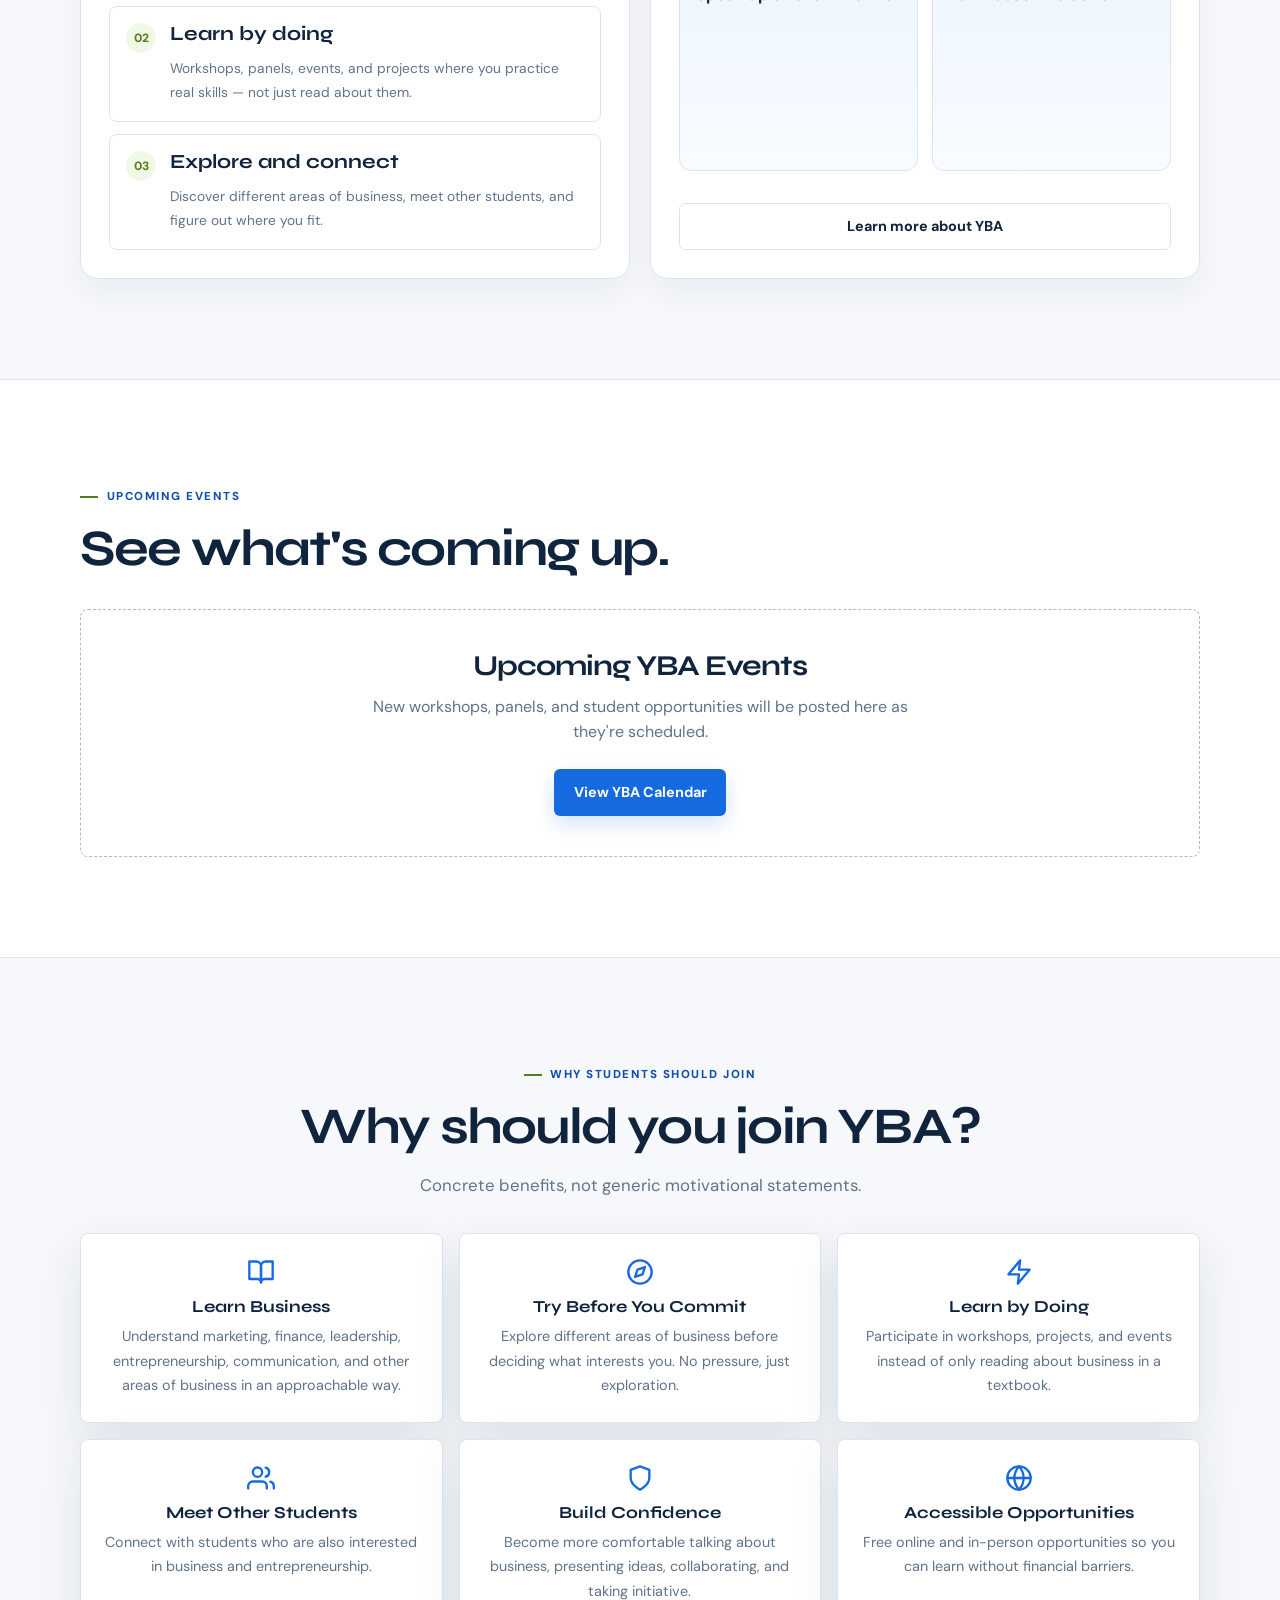
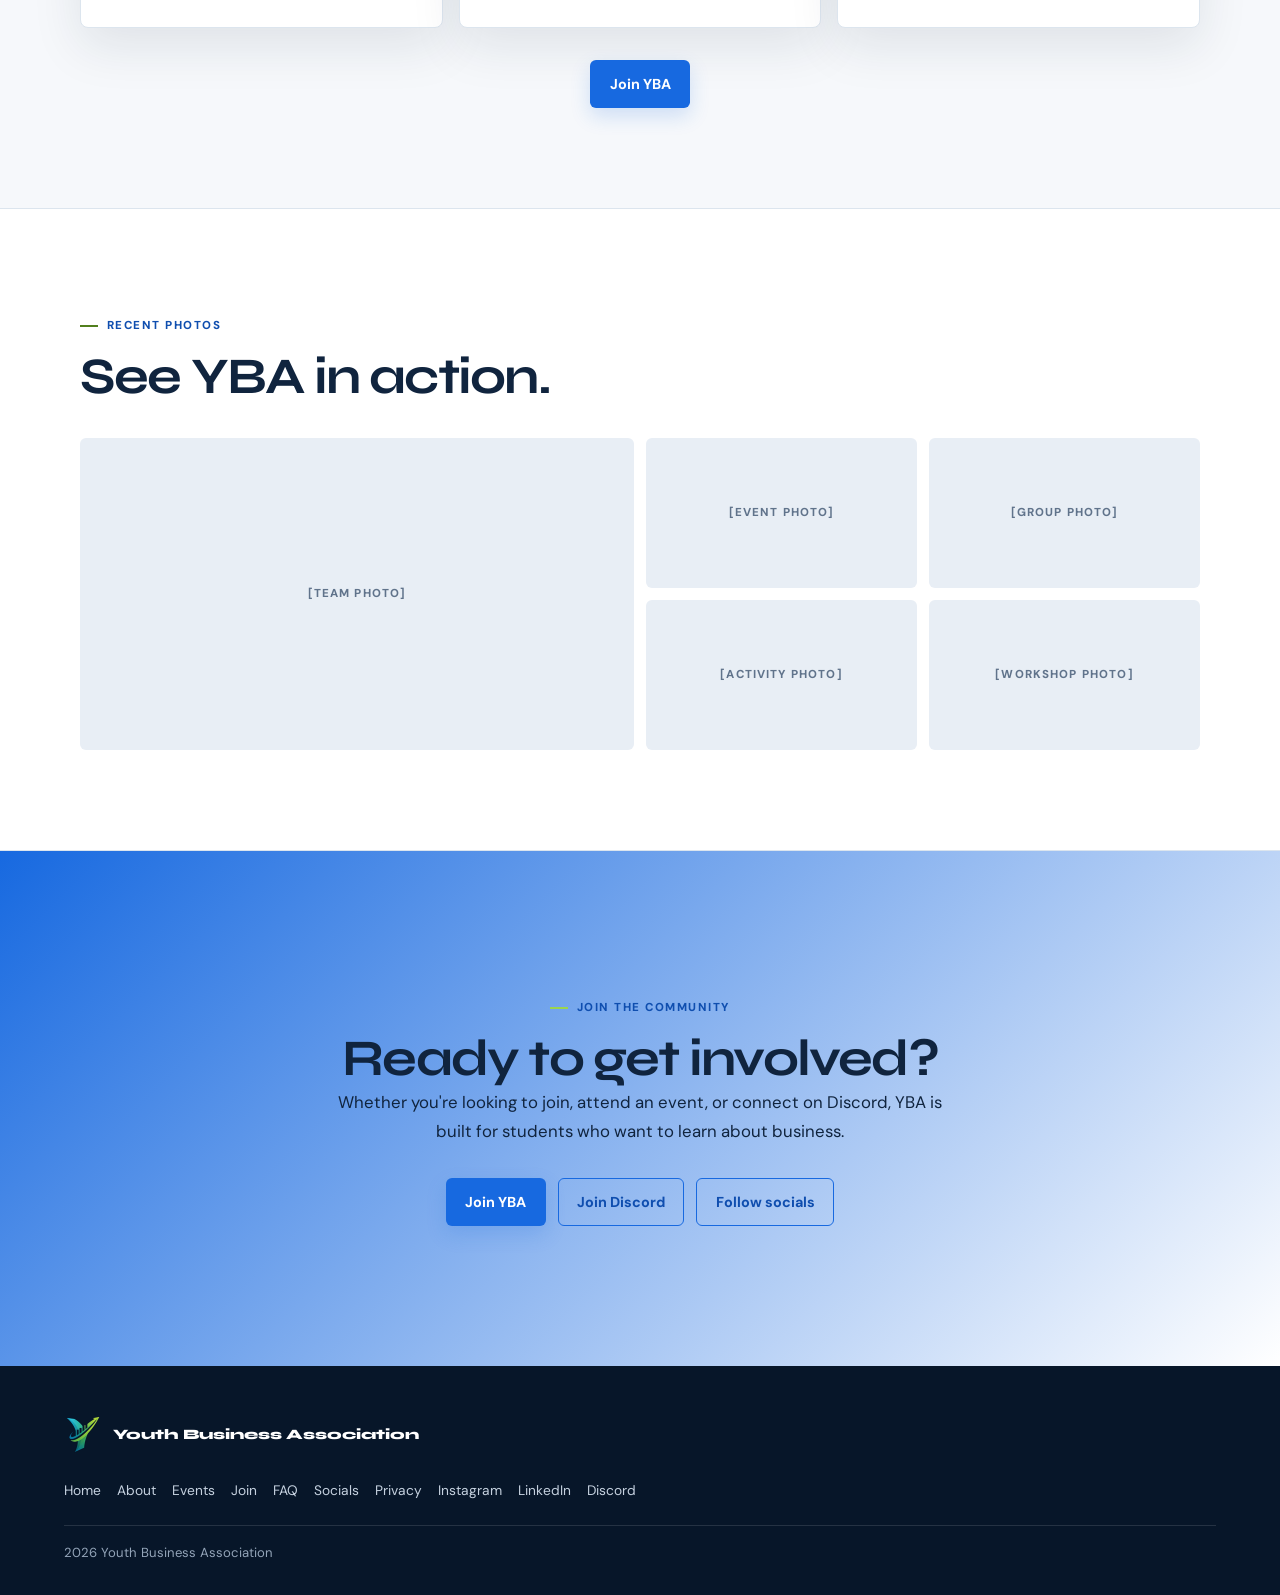
==== commit 1d6e2cb7: "sup" ====
--- a/index.html
+++ b/index.html
@@ -271,7 +271,6 @@
   <div class="footer-links">
     <a href="index.html">Home</a>
     <a href="about.html">About</a>
-    <a href="programs.html">Programs</a>
     <a href="events.html">Events</a>
     <a href="join.html">Join</a>
     <a href="about.html#faq">FAQ</a>
--- a/styles.css
+++ b/styles.css
@@ -19,16 +19,20 @@
 }
 
 * { box-sizing: border-box; margin: 0; padding: 0; }
-html { scroll-behavior: smooth; }
+html {
+  scroll-behavior: smooth;
+  -webkit-text-size-adjust: 100%;
+}
 body {
   background: var(--paper);
   color: var(--ink);
   font-family: var(--font-body);
   line-height: 1.6;
   overflow-x: hidden;
+  overflow-wrap: anywhere;
   -webkit-font-smoothing: antialiased;
 }
-img { display: block; max-width: 100%; }
+img { display: block; max-width: 100%; height: auto; }
 a { color: inherit; }
 button, input, select { font: inherit; }
 a:focus-visible, button:focus-visible, input:focus-visible, select:focus-visible {
@@ -39,6 +43,8 @@
   position: absolute; width: 1px; height: 1px; padding: 0; margin: -1px;
   overflow: hidden; clip: rect(0, 0, 0, 0); white-space: nowrap; border: 0;
 }
+/* Keep anchor targets (#team, #faq, #calendar) clear of the fixed nav */
+main [id] { scroll-margin-top: 92px; }
 
 /* Shared navigation */
 .site-nav {
@@ -80,7 +86,7 @@
   color: var(--blue-dark); font-size: 0.72rem; font-weight: 800; letter-spacing: 0.13em; text-transform: uppercase;
 }
 .eyebrow::before { content: ""; width: 18px; height: 2px; background: var(--green-dark); }
-h1, h2, h3 { font-family: var(--font-display); line-height: 1.1; }
+h1, h2, h3 { font-family: var(--font-display); line-height: 1.1; hyphens: auto; }
 h1 { font-size: clamp(2.8rem, 7vw, 6.5rem); letter-spacing: -0.04em; }
 h2 { font-size: clamp(2rem, 4vw, 3.35rem); letter-spacing: -0.035em; }
 h3 { font-size: 1.1rem; }
@@ -209,7 +215,7 @@
 /* Join form */
 .join-layout { display: grid; grid-template-columns: minmax(0, 0.8fr) minmax(0, 1.2fr); gap: 2rem; align-items: start; }
 .join-form-wrap { padding: 2rem; background: var(--white); border: 1px solid var(--line); border-radius: var(--radius); }
-.join-form { display: grid; grid-template-columns: repeat(2, 1fr); gap: 1rem; margin-top: 1.5rem; }
+.join-form { display: grid; grid-template-columns: repeat(2, minmax(0, 1fr)); gap: 1rem; margin-top: 1.5rem; }
 .form-field { display: grid; gap: 0.4rem; }
 .form-field--wide { grid-column: 1 / -1; }
 .form-field label { color: var(--ink); font-size: 0.82rem; font-weight: 700; }
@@ -240,7 +246,7 @@
 
 @media (max-width: 900px) {
   .nav-toggle { display: block; }
-  .nav-links { display: none; position: absolute; left: 1.25rem; right: 1.25rem; top: 68px; padding: 0.6rem; flex-direction: column; align-items: stretch; background: var(--white); border: 1px solid var(--line); border-radius: 6px; box-shadow: var(--shadow); }
+  .nav-links { display: none; position: absolute; left: 1.25rem; right: 1.25rem; top: 68px; padding: 0.6rem; flex-direction: column; align-items: stretch; background: var(--white); border: 1px solid var(--line); border-radius: 6px; box-shadow: var(--shadow); max-height: calc(100vh - 76px); max-height: calc(100dvh - 76px); overflow-y: auto; }
   .nav-links.open { display: flex; }
   .nav-links a { justify-content: space-between; min-height: 44px; }
   .nav-links .nav-cta { margin: 0.3rem 0 0; justify-content: center; }
@@ -248,6 +254,8 @@
   .team-grid { grid-template-columns: repeat(2, 1fr); }
   .footer-grid { grid-template-columns: 1fr 1fr; }
   .footer-grid > :first-child { grid-column: 1 / -1; }
+  .gallery-grid { grid-template-columns: repeat(2, 1fr); }
+  .gallery-placeholder:first-child { grid-row: span 1; }
 }
 @media (max-width: 640px) {
   .container, .hero-inner { width: min(100% - 2rem, 1120px); }
@@ -361,9 +369,13 @@
 }
 .split-grid {
   display: grid;
-  grid-template-columns: minmax(0, 1.1fr) minmax(0, 0.9fr);
+  grid-template-columns: 1fr 1fr;
   gap: 1.25rem;
-  align-items: start;
+  align-items: stretch;
+}
+.split-grid > .feature-panel:last-child {
+  display: flex;
+  flex-direction: column;
 }
 .feature-panel {
   padding: 1.75rem;
@@ -379,14 +391,15 @@
 .mini-grid {
   display: grid;
   grid-template-columns: repeat(2, minmax(0, 1fr));
+  grid-template-rows: 1fr 1fr;
   gap: 0.9rem;
   margin-bottom: 1.5rem;
+  flex: 1;
 }
 .mini-card {
   display: flex;
   flex-direction: column;
   gap: 0.5rem;
-  min-height: 120px;
   padding: 1rem;
   background: linear-gradient(180deg, #edf5ff 0%, #f8fbff 100%);
   border: 1px solid var(--line);
@@ -496,11 +509,9 @@
   .yba-hero__title {
     font-size: clamp(2.8rem, 10vw, 4.6rem);
   }
-}
-@media (max-width: 640px) {
-  .mini-grid {
-    grid-template-columns: 1fr;
-  }
+}@media (max-width: 640px) {
+  .discord-panel { padding: 1.5rem; }
+  .mini-grid { grid-template-columns: 1fr; }
   .discord-float {
     right: 16px;
     bottom: 16px;
@@ -637,12 +648,6 @@
 .author-avatar { flex-basis: 42px; width: 42px; height: 42px; }
 .author-name { font-weight: 700; }
 .author-role { color: var(--muted); font-size: 0.8rem; }
-.programs-grid { display: grid; grid-template-columns: repeat(3, minmax(0, 1fr)); gap: 1rem; }
-.program-card { position: relative; padding: 1.5rem; background: var(--white); border: 1px solid var(--line); border-radius: var(--radius); box-shadow: var(--shadow); }
-.program-emoji { display: grid; place-items: center; width: 46px; height: 46px; margin-bottom: 1rem; background: var(--green-soft); border-radius: 50%; font-size: 1.35rem; }
-.program-title { font-family: var(--font-display); font-size: 1.15rem; font-weight: 700; }
-.program-desc { margin-top: 0.55rem; color: var(--muted); font-size: 0.9rem; line-height: 1.7; }
-.program-tag { display: inline-flex; margin-top: 1rem; padding: 0.3rem 0.55rem; background: var(--blue-soft); color: var(--blue-dark); border-radius: 4px; font-size: 0.7rem; font-weight: 800; letter-spacing: 0.06em; text-transform: uppercase; }
 .faq-list { display: grid; gap: 0.8rem; max-width: 860px; margin-inline: auto; }
 .faq-item { padding: 1.35rem 1.5rem; }
 .faq-item h3 { font-size: 1.05rem; }
@@ -659,8 +664,7 @@
 @media (max-width: 900px) {
   .mission-grid,
   .feature-grid,
-  .testimonials-grid,
-  .programs-grid { grid-template-columns: repeat(2, minmax(0, 1fr)); }
+  .testimonials-grid { grid-template-columns: repeat(2, minmax(0, 1fr)); }
   .leadership-grid > .e-card { width: calc((100% - 1rem) / 2); min-width: 0; }
   .mission-grid { align-items: start; }
   nav[aria-label="Primary"] .nav-links { top: 76px; }
@@ -674,10 +678,10 @@
   .join { padding: 4.5rem 0; }
   .mission-grid,
   .feature-grid,
-  .testimonials-grid,
-  .programs-grid { grid-template-columns: 1fr; }
+  .testimonials-grid { grid-template-columns: 1fr; }
   .leadership-grid > .e-card { width: 100%; }
   footer .footer-links { display: grid; grid-template-columns: repeat(2, minmax(0, 1fr)); }
+  footer .footer-links a { padding-block: 0.35rem; }
 }
 
 /* Why Students Should Join grid */
@@ -801,3 +805,10 @@
   border-radius: 4px;
   font-size: 0.85rem;
 }
+
+/* Very small phones (320px-wide devices): keep headings on-screen */
+@media (max-width: 480px) {
+  h1 { font-size: clamp(2.2rem, 9vw, 2.8rem); }
+  .page-hero h1 { font-size: clamp(2.1rem, 8.5vw, 2.7rem); }
+  .yba-hero__title { font-size: clamp(2.2rem, 9.5vw, 3rem); }
+}
